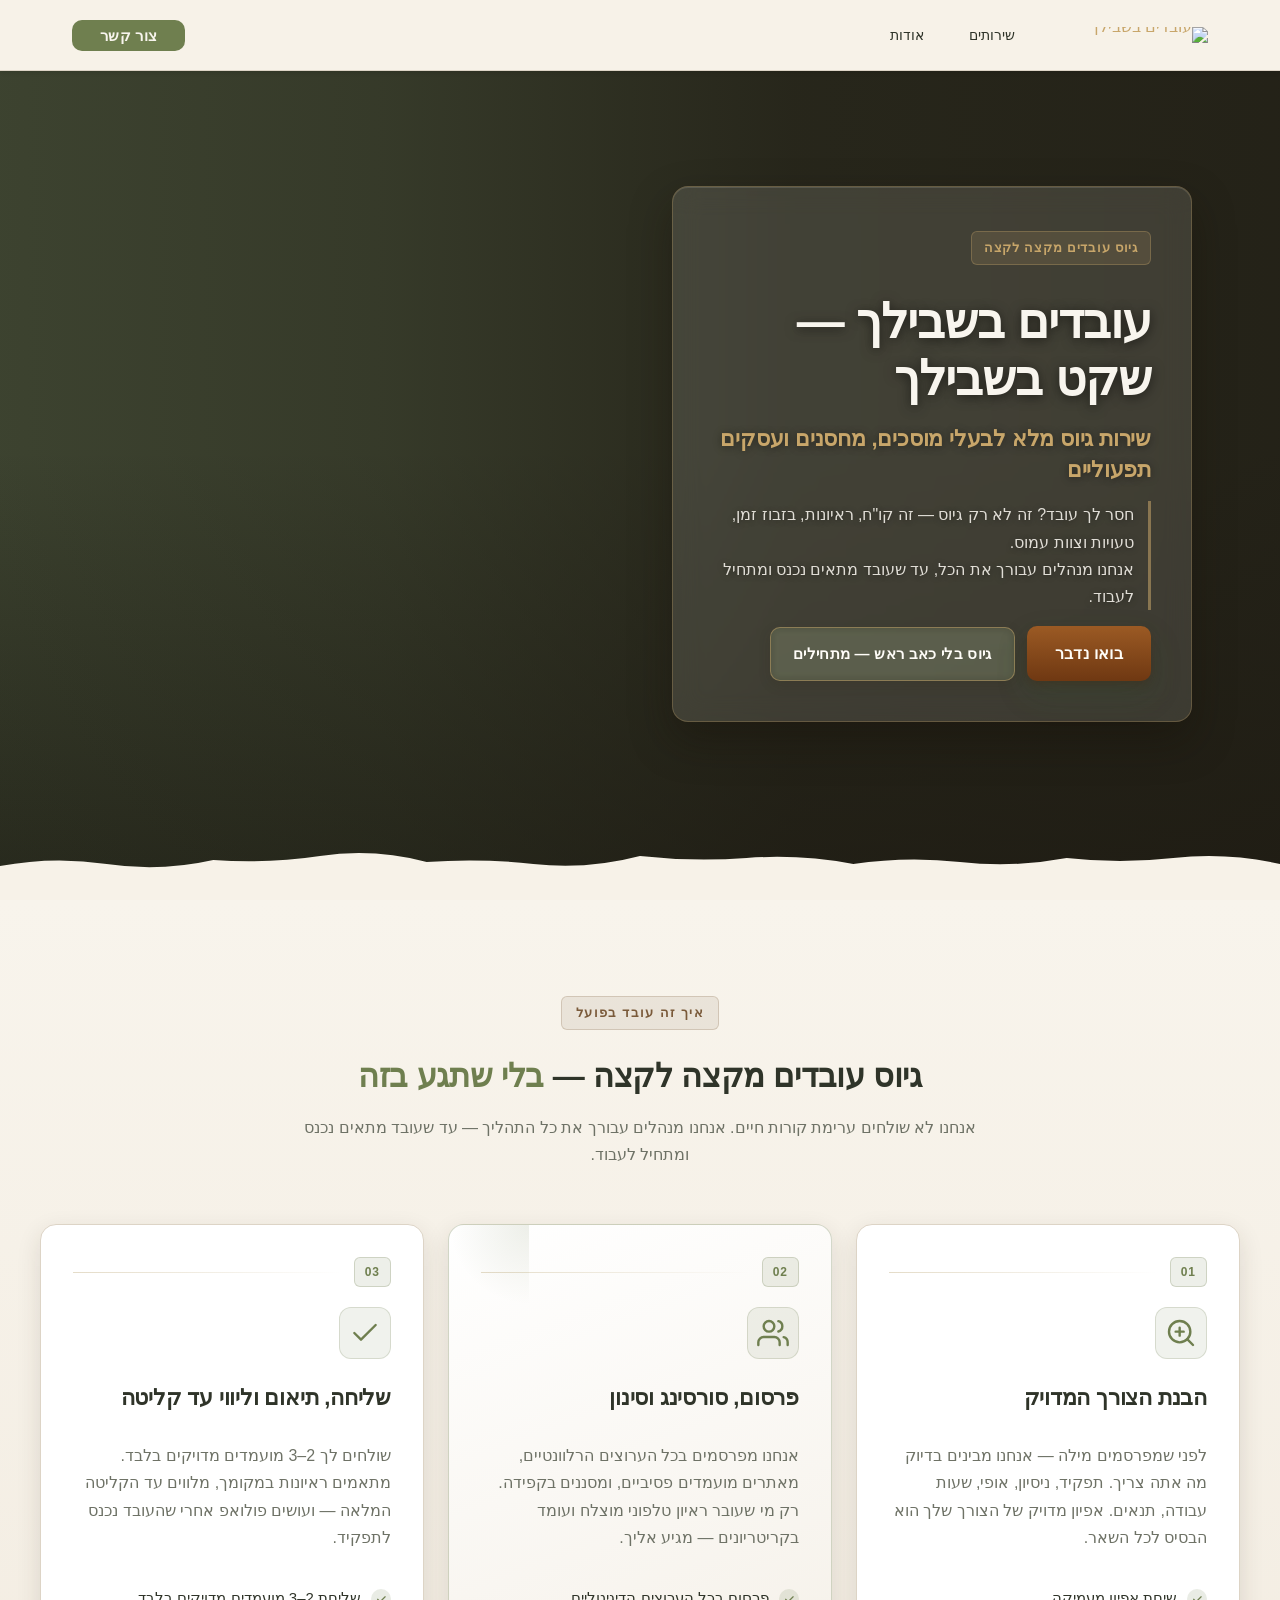
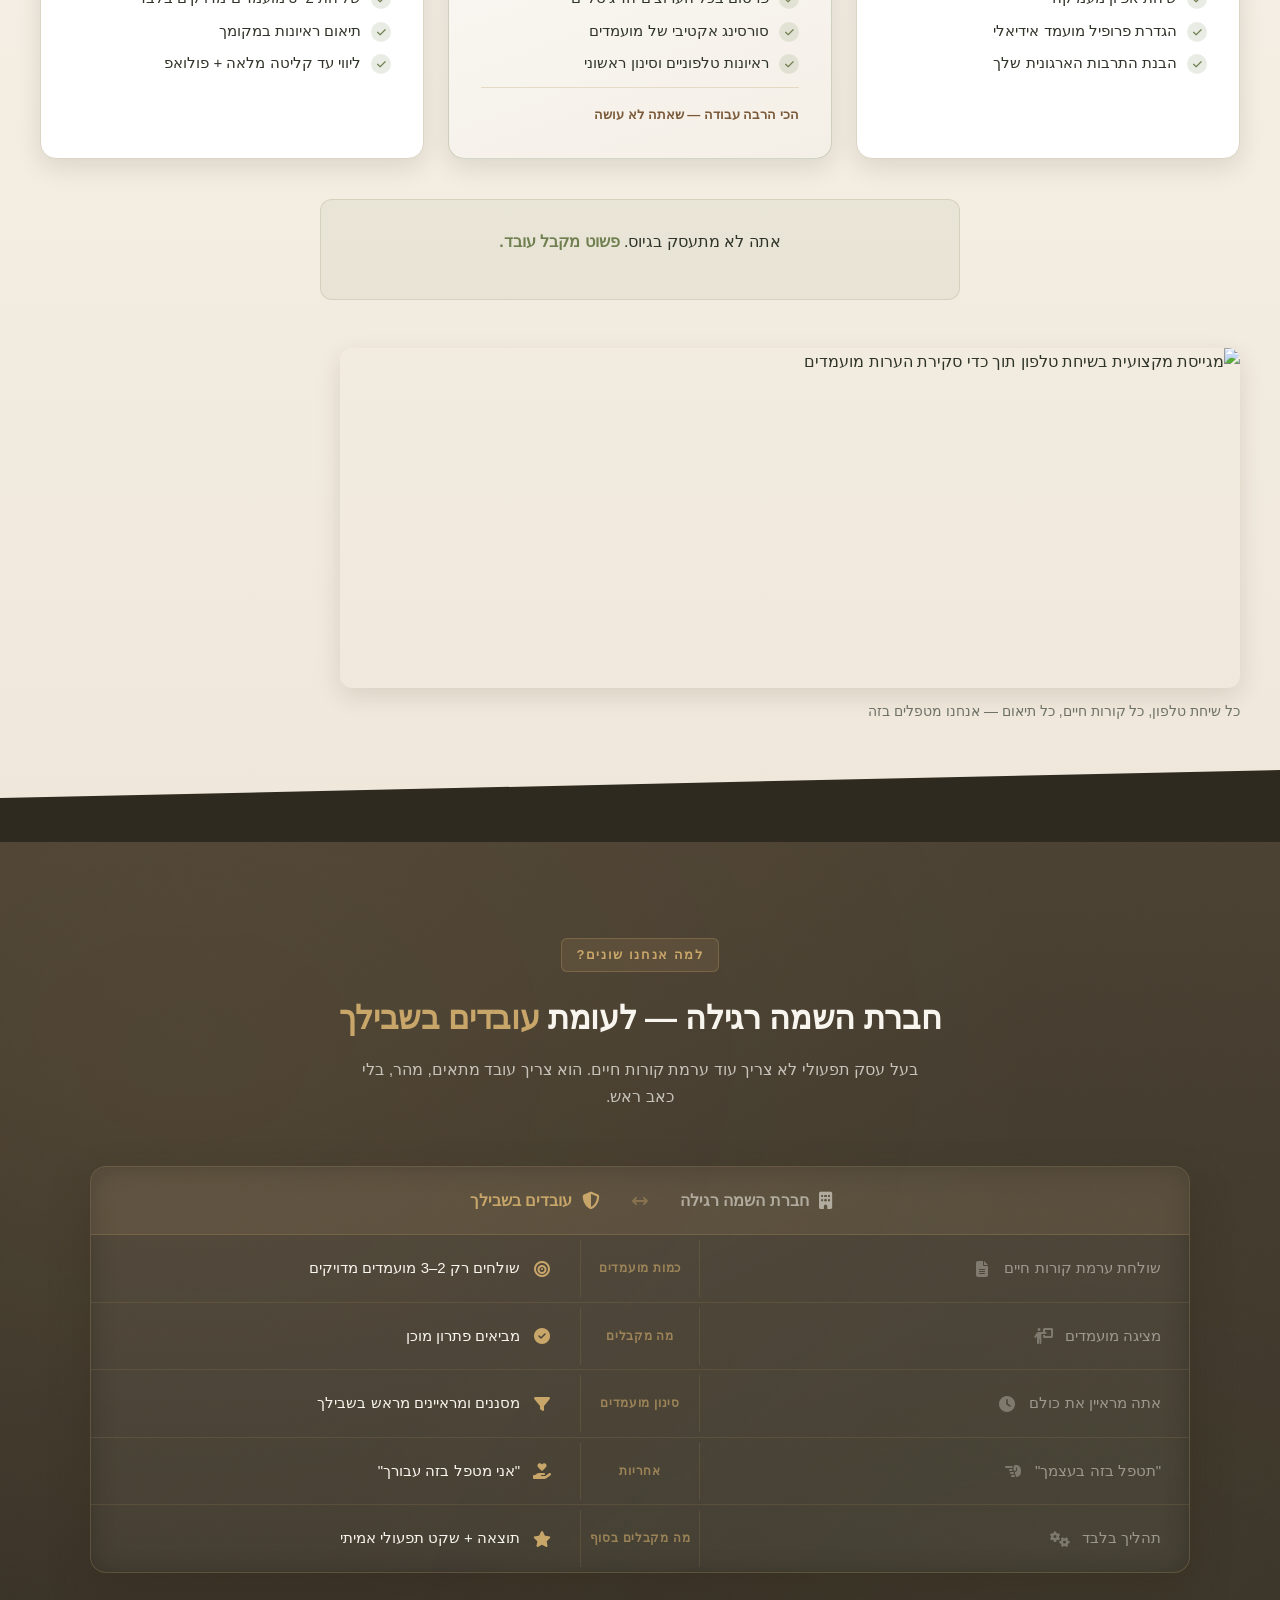
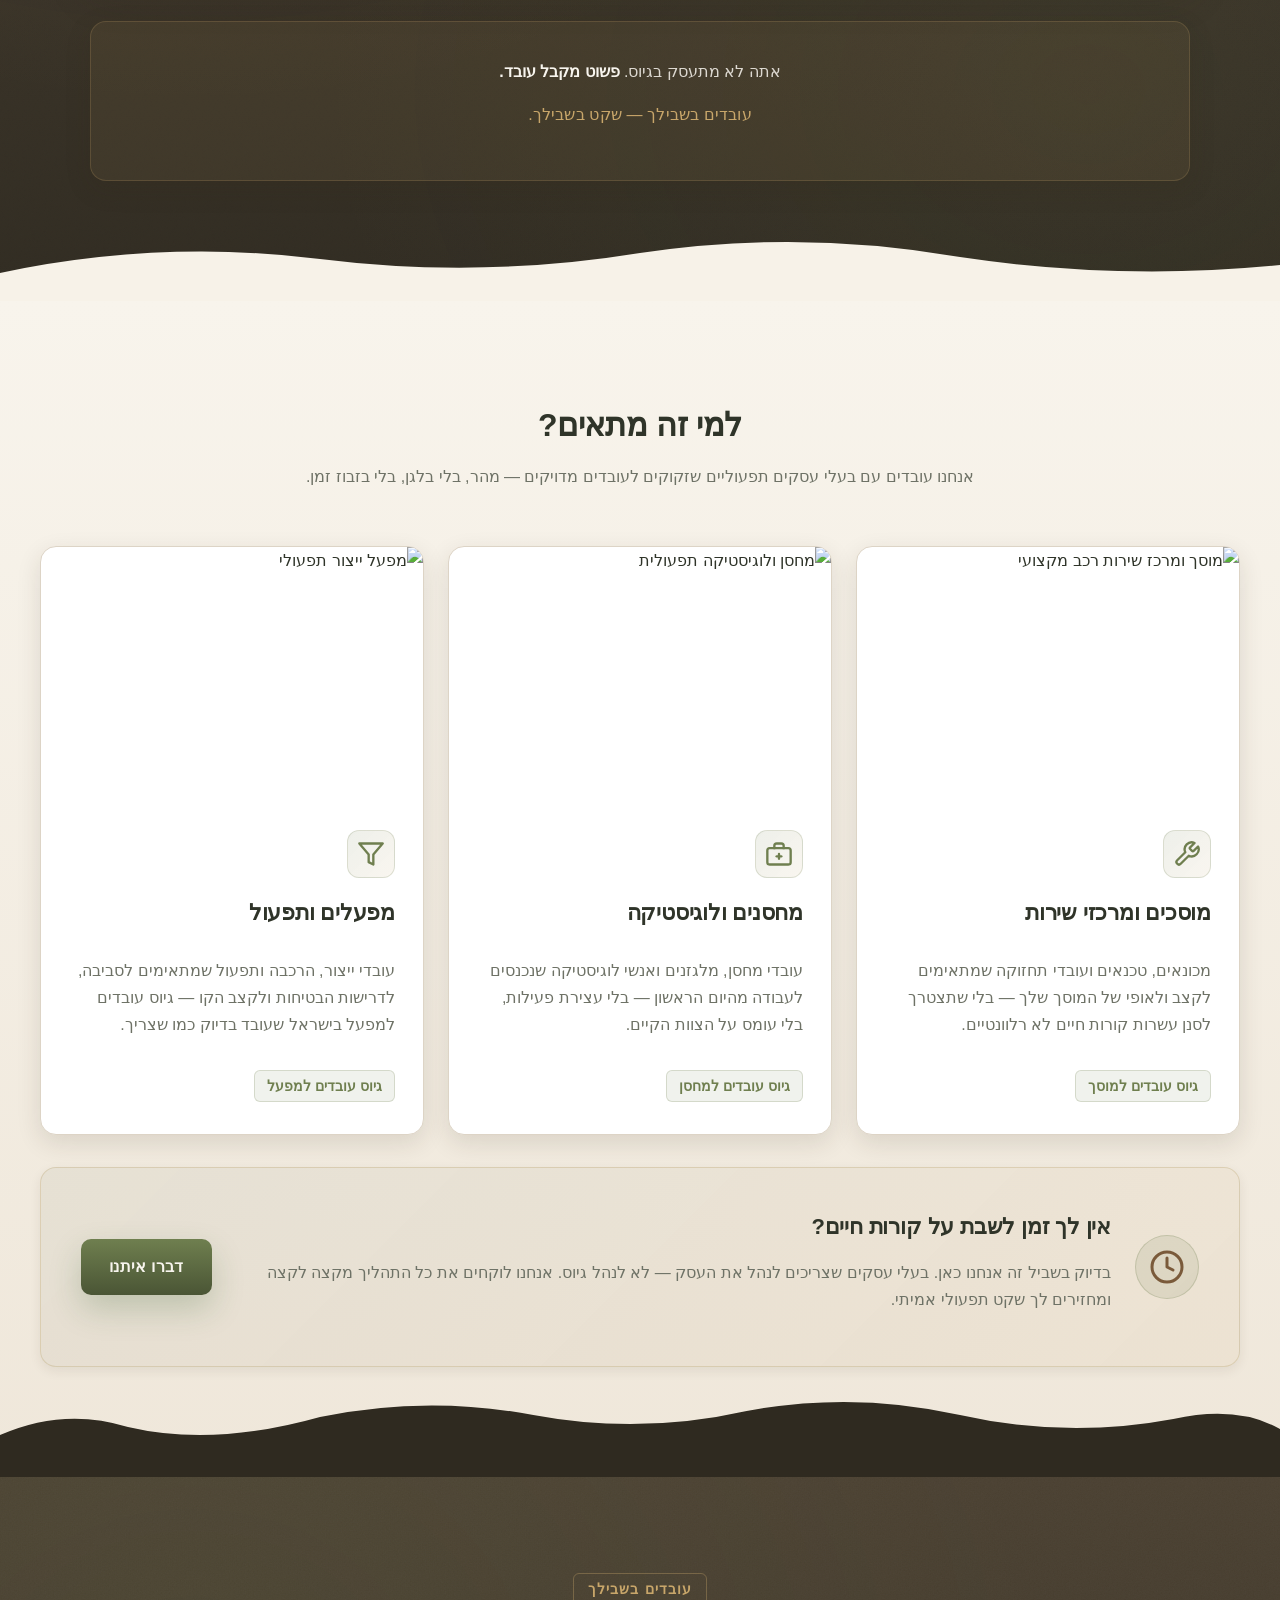
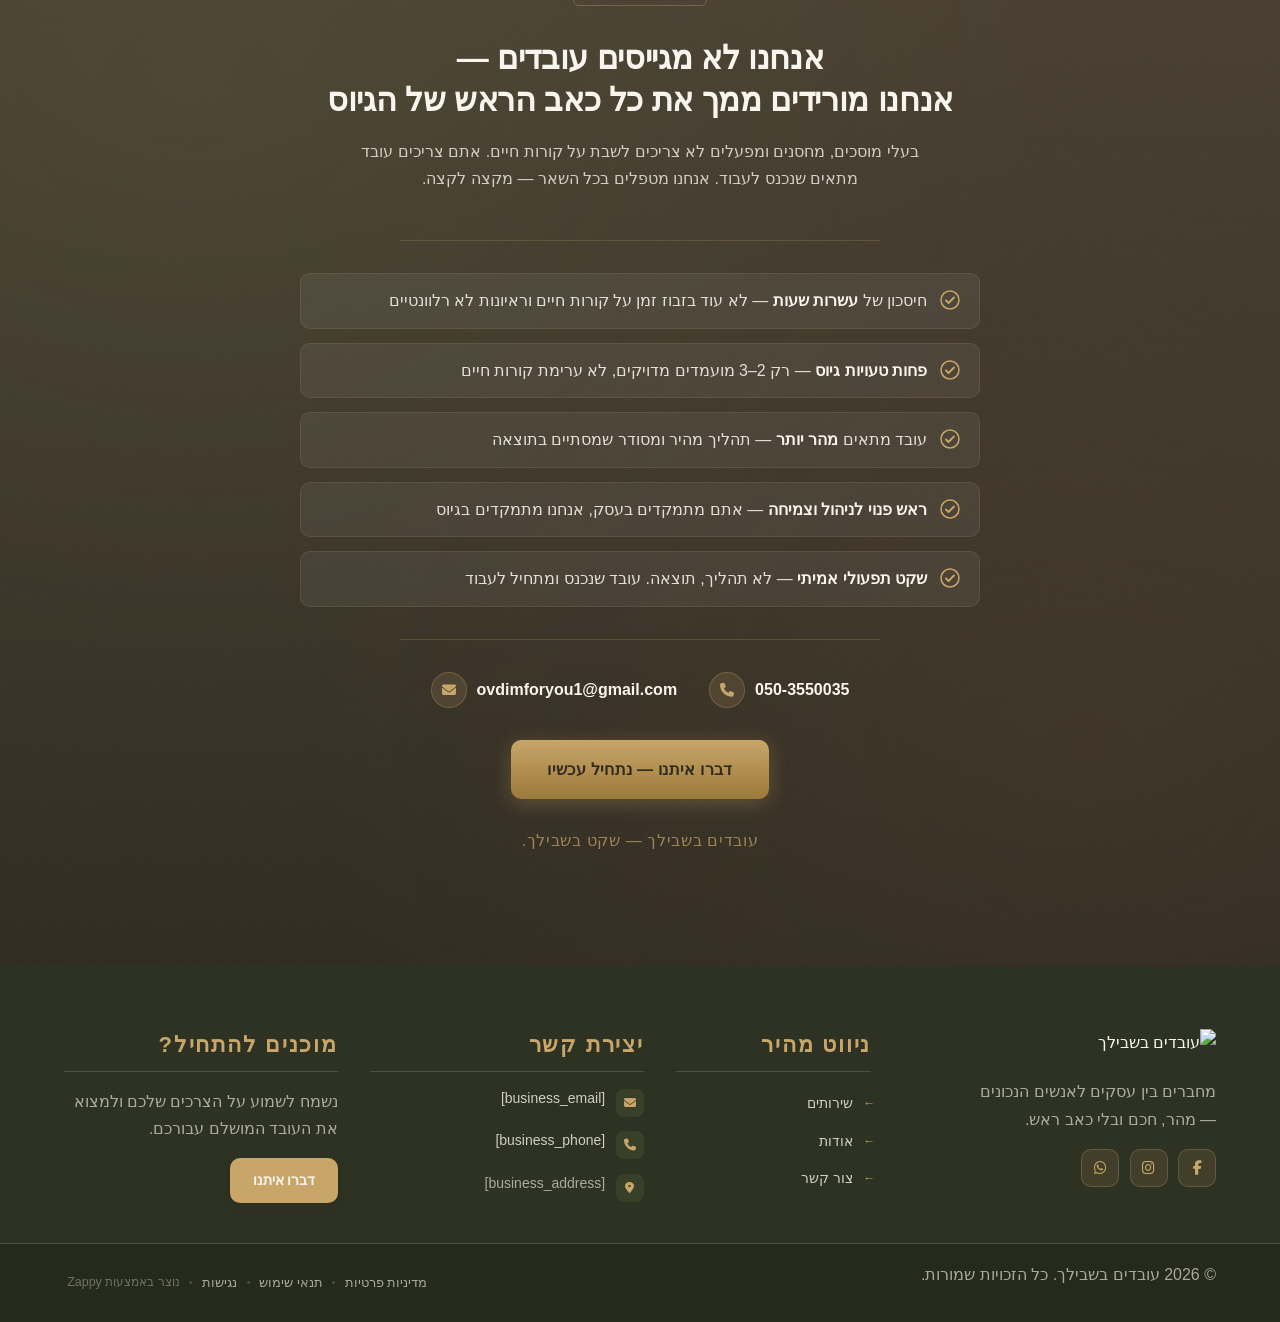
==== index.html @ f161413a "Background sync: Progressive GitHub Sync" ====
<!DOCTYPE html>
<html lang="he" dir="rtl">
<head>
    <meta charset="UTF-8">
    <meta name="viewport" content="width=device-width, initial-scale=1.0">
    <meta name="robots" content="index, follow">
    <title>מפסיקים לחפש, מתחילים לעבוד — עובדים בשבילך</title>
    <meta name="description" content="גיוס עובדים למוסך, מפעל או מחסן — בלי קורות חיים מיותרים. אנחנו מביאים לך 2–3 מועמדים מושלמים בלבד. חסוך זמן, חסוך כאבי ראש, קבל עובד שעובד.">
    <meta name="keywords" content="עובדים בשבילך, גיוס עובדים לעסקים קטנים, השמת עובדים לעסקים תפעוליים, חברת גיוס עובדים לעסקים קטנים">
    
    <!-- Favicons -->
    <link rel="icon" type="image/x-icon" href="/assets/favicon.ico">
    <link rel="icon" type="image/png" sizes="16x16" href="/assets/favicon-16x16.png">
    <link rel="icon" type="image/png" sizes="32x32" href="/assets/favicon-32x32.png">
    <link rel="icon" type="image/png" sizes="48x48" href="/assets/favicon-48x48.png">
    <link rel="icon" type="image/png" sizes="192x192" href="/assets/favicon-192x192.png">
    <link rel="icon" type="image/png" sizes="512x512" href="/assets/favicon-512x512.png">
    <link rel="apple-touch-icon" href="/assets/apple-touch-icon.png">
    <!-- Zappy Analytics -->
<script>
(function() {
  'use strict';
  
  // Configuration
  var config = {
    websiteId: '2b3ba3d5-87f0-4880-a3df-af7b027c0597',
    apiUrl: 'https://api.zappy5.com/api/analytics/track',
    sessionDuration: 30 * 60 * 1000, // 30 minutes
    visitorDuration: 30 * 24 * 60 * 60 * 1000, // 30 days
    trackPageViews: true,
    trackClicks: true,
    trackFormSubmissions: true
  };
  
  // Generate or retrieve persistent visitor ID (30 days)
  function getVisitorId() {
    var visitorKey = 'zappy_visitor_' + config.websiteId;
    var visitor = null;
    
    try {
      visitor = localStorage.getItem(visitorKey);
      if (visitor) {
        var visitorData = JSON.parse(visitor);
        var now = Date.now();
        
        // Check if visitor ID is still valid (30 days)
        if (now - visitorData.created < config.visitorDuration) {
          // Update last seen timestamp
          visitorData.lastSeen = now;
          localStorage.setItem(visitorKey, JSON.stringify(visitorData));
          return visitorData.id;
        }
      }
    } catch (e) {
      console.warn('Zappy Analytics: LocalStorage not available');
    }
    
    // Generate new visitor ID
    var newVisitorId = 'zv_' + Date.now() + '_' + Math.random().toString(36).substr(2, 9);
    
    try {
      localStorage.setItem(visitorKey, JSON.stringify({
        id: newVisitorId,
        created: Date.now(),
        lastSeen: Date.now()
      }));
    } catch (e) {
      // Continue without local storage
    }
    
    return newVisitorId;
  }
  
  // Generate or retrieve session ID (30 minutes)
  function getSessionId() {
    var sessionKey = 'zappy_session_' + config.websiteId;
    var session = null;
    
    try {
      session = sessionStorage.getItem(sessionKey);
      if (session) {
        var sessionData = JSON.parse(session);
        var now = Date.now();
        
        // Check if session is still valid
        if (now - sessionData.timestamp < config.sessionDuration) {
          // Update timestamp
          sessionData.timestamp = now;
          sessionStorage.setItem(sessionKey, JSON.stringify(sessionData));
          return sessionData.id;
        }
      }
    } catch (e) {
      console.warn('Zappy Analytics: SessionStorage not available');
    }
    
    // Generate new session ID
    var newSessionId = 'zs_' + Date.now() + '_' + Math.random().toString(36).substr(2, 9);
    
    try {
      sessionStorage.setItem(sessionKey, JSON.stringify({
        id: newSessionId,
        timestamp: Date.now()
      }));
    } catch (e) {
      // Continue without session storage
    }
    
    return newSessionId;
  }
  
  var visitorId = getVisitorId();
  var sessionId = getSessionId();
  
  // Track an event
  function trackEvent(eventType, data) {
    data = data || {};
    
    var eventData = {
      website_id: config.websiteId,
      event_type: eventType,
      page_path: window.location.pathname,
      referrer: document.referrer || 'direct',
      visitor_id: visitorId,
      session_id: sessionId,
      metadata: data
    };
    
    // Use sendBeacon if available (better for page unload events)
    if (navigator.sendBeacon) {
      var blob = new Blob([JSON.stringify(eventData)], { type: 'application/json' });
      navigator.sendBeacon(config.apiUrl, blob);
    } else {
      // Fallback to fetch
      fetch(config.apiUrl, {
        method: 'POST',
        headers: {
          'Content-Type': 'application/json'
        },
        body: JSON.stringify(eventData),
        keepalive: true
      }).catch(function(error) {
        console.warn('Zappy Analytics: Failed to track event', error);
      });
    }
  }
  
  // Track page view
  if (config.trackPageViews) {
    trackEvent('pageview', {
      title: document.title,
      url: window.location.href
    });
  }
  
  // Track clicks on important elements
  if (config.trackClicks) {
    document.addEventListener('click', function(e) {
      var target = e.target;
      
      // Track button clicks (counted as actions)
      if (target.tagName === 'BUTTON' || target.closest('button')) {
        var button = target.tagName === 'BUTTON' ? target : target.closest('button');
        trackEvent('click', {
          element: 'button',
          text: button.textContent.trim().substring(0, 100),
          id: button.id || null,
          class: button.className || null
        });
      }
      
      // Track link clicks (navigation - not counted as actions)
      else if (target.tagName === 'A' || target.closest('a')) {
        var link = target.tagName === 'A' ? target : target.closest('a');
        trackEvent('navigation', {
          element: 'link',
          text: link.textContent.trim().substring(0, 100),
          href: link.href,
          external: link.hostname !== window.location.hostname
        });
      }
    }, true);
  }
  
  // Track form submissions
  if (config.trackFormSubmissions) {
    document.addEventListener('submit', function(e) {
      var form = e.target;
      
      trackEvent('form_submit', {
        form_id: form.id || null,
        form_name: form.name || null,
        form_action: form.action || null,
        form_method: form.method || 'GET'
      });
    }, true);
  }
  
  // Track time on page (send on page unload)
  var pageLoadTime = Date.now();
  
  window.addEventListener('beforeunload', function() {
    var timeOnPage = Math.floor((Date.now() - pageLoadTime) / 1000); // in seconds
    
    trackEvent('page_unload', {
      time_on_page: timeOnPage,
      page_path: window.location.pathname
    });
  });
  
  // Expose tracking function globally for custom events
  window.zappyAnalytics = {
    track: trackEvent,
    getVisitorId: function() { return visitorId; },
    getSessionId: function() { return sessionId; }
  };
  
})();
</script>
<!-- End Zappy Analytics -->
    <meta property="og:title" content="מפסיקים לחפש, מתחילים לעבוד — עובדים בשבילך">
  <meta property="og:description" content="גיוס עובדים למוסך, מפעל או מחסן — בלי קורות חיים מיותרים. אנחנו מביאים לך 2–3 מועמדים מושלמים בלבד. חסוך זמן, חסוך כאבי ראש, קבל עובד שעובד.">
  <meta property="og:type" content="website">
  <meta property="og:locale" content="he_IL">
  
  <meta name="twitter:card" content="summary_large_image">
  <meta name="twitter:title" content="מפסיקים לחפש, מתחילים לעבוד — עובדים בשבילך">
  <meta name="twitter:description" content="גיוס עובדים למוסך, מפעל או מחסן — בלי קורות חיים מיותרים. אנחנו מביאים לך 2–3 מועמדים מושלמים בלבד. חסוך זמן, חסוך כאבי ראש, קבל עובד שעובד.">
  
  <link rel="stylesheet" href="https://cdnjs.cloudflare.com/ajax/libs/font-awesome/6.4.0/css/all.min.css">

    <!-- Favicons -->
    <link rel="icon" type="image/x-icon" href="/assets/favicon.ico">
    <link rel="icon" type="image/png" sizes="16x16" href="/assets/favicon-16x16.png">
    <link rel="icon" type="image/png" sizes="32x32" href="/assets/favicon-32x32.png">
    <link rel="icon" type="image/png" sizes="48x48" href="/assets/favicon-48x48.png">
    <link rel="icon" type="image/png" sizes="192x192" href="/assets/favicon-192x192.png">
    <link rel="icon" type="image/png" sizes="512x512" href="/assets/favicon-512x512.png">
    <link rel="apple-touch-icon" href="/assets/apple-touch-icon.png">
    <!-- Cookie Consent -->
    <link rel="stylesheet" href="https://cdn.jsdelivr.net/npm/vanilla-cookieconsent@3/dist/cookieconsent.css">
    <script src="https://cdn.jsdelivr.net/npm/vanilla-cookieconsent@3/dist/cookieconsent.umd.js"></script>
    <!-- Mickidum Accessibility Toolbar -->
    <script src="https://cdn.jsdelivr.net/gh/mickidum/acc_toolbar/acctoolbar/acctoolbar.min.js"></script>
    <link rel="stylesheet" href="/styles.css">

    <style id="zappy-dropdown-submenu-styles">
      /* ========== DESKTOP DROPDOWN SUBMENU STYLES ========== */
      /* Base styles for dropdown submenus - parent must be positioned */
      .nav-menu li:has(.sub-menu), nav li:has(.sub-menu), .navbar li:has(.sub-menu), #navMenu li:has(.sub-menu) { position: relative; }
      /* Submenu base - hidden by default */
      .nav-menu .sub-menu, nav .sub-menu, .navbar .sub-menu, #navMenu .sub-menu { display: block !important; position: absolute !important; top: 100%; left: 0; min-width: 220px; background: white; border-radius: 8px; box-shadow: 0 8px 25px rgba(0,0,0,0.15); padding: 8px 0; opacity: 0; visibility: hidden; transform: translateY(10px); transition: all 0.3s ease; z-index: 1000; list-style: none; pointer-events: none; }
      /* CRITICAL: Desktop hover styles to show dropdown */
      .nav-menu li:hover > .sub-menu, nav li:hover > .sub-menu, .navbar li:hover > .sub-menu, #navMenu li:hover > .sub-menu { opacity: 1 !important; visibility: visible !important; transform: translateY(0) !important; pointer-events: auto !important; }
      /* Submenu item styling */
      .sub-menu li { list-style: none; margin: 0; padding: 0; }
      .sub-menu a { display: block !important; padding: 10px 16px !important; color: var(--text-dark, #333) !important; font-weight: 500; text-decoration: none; white-space: nowrap; transition: background-color 0.2s; }
      .sub-menu a:hover { background-color: #f5f5f5; }
      /* RTL (Hebrew/Arabic) dropdown positioning */
      [dir="rtl"] .nav-menu .sub-menu, [dir="rtl"] nav .sub-menu, [dir="rtl"] .navbar .sub-menu, html[lang="he"] .nav-menu .sub-menu, html[lang="he"] nav .sub-menu, html[lang="he"] .navbar .sub-menu, html[lang="ar"] .nav-menu .sub-menu, html[lang="ar"] nav .sub-menu, html[lang="ar"] .navbar .sub-menu { left: auto !important; right: 0 !important; }
      /* Hide empty dropdown menus */
      .sub-menu:empty, .sub-menu:not(:has(li:not(.zappy-hidden-menu-item))), .sub-menu:not(:has(li)) { display: none !important; opacity: 0 !important; visibility: hidden !important; pointer-events: none !important; }
      /* Desktop: show submenu on Menu Group hover */
      li:has(.menu-group-title):hover > .sub-menu { opacity: 1 !important; visibility: visible !important; transform: translateY(0) !important; pointer-events: auto !important; }
      /* Menu Group title styling */
      .nav-menu > li > .menu-group-title, #navMenu > li > .menu-group-title { display: inline-block; padding: 0.5rem 1rem; cursor: default; user-select: none; }
      
      /* ========== MOBILE SUBMENU STYLES ========== */
      @media (max-width: 768px) {
        .nav-menu .sub-menu, nav .sub-menu, .navbar .sub-menu, #navMenu .sub-menu { position: static !important; transform: none !important; box-shadow: none !important; background: transparent !important; max-height: 0; overflow: hidden; opacity: 0; visibility: hidden; transition: max-height 0.3s ease, opacity 0.3s ease; padding: 0 !important; border-radius: 0 !important; }
        .sub-menu.mobile-expanded { max-height: 500px !important; opacity: 1 !important; visibility: visible !important; padding: 8px 0 8px 16px !important; }
        [dir="rtl"] .sub-menu.mobile-expanded, html[lang="he"] .sub-menu.mobile-expanded { padding: 8px 16px 8px 0 !important; }
        /* Disable hover behavior on mobile */
        .nav-menu li:hover > .sub-menu, nav li:hover > .sub-menu, .navbar li:hover > .sub-menu, #navMenu li:hover > .sub-menu { opacity: 0; visibility: hidden; pointer-events: none; }
        .nav-menu li > .sub-menu.mobile-expanded, nav li > .sub-menu.mobile-expanded, .navbar li > .sub-menu.mobile-expanded, #navMenu li > .sub-menu.mobile-expanded { opacity: 1 !important; visibility: visible !important; pointer-events: auto !important; }
        .nav-menu li:has(.sub-menu), nav li:has(.sub-menu), .navbar li:has(.sub-menu), #navMenu li:has(.sub-menu) { display: flex !important; flex-wrap: wrap !important; align-items: center !important; position: relative !important; min-height: 44px !important; }
        .nav-menu li:has(.sub-menu) > a, nav li:has(.sub-menu) > a, .navbar li:has(.sub-menu) > a, #navMenu li:has(.sub-menu) > a { flex: 1 !important; min-width: 0 !important; }
        .nav-menu li:has(.sub-menu) > .menu-group-title, nav li:has(.sub-menu) > .menu-group-title, .navbar li:has(.sub-menu) > .menu-group-title, #navMenu li:has(.sub-menu) > .menu-group-title { flex: 1 !important; min-width: 0 !important; padding: 0 !important; line-height: inherit !important; }
        .nav-menu li:has(.sub-menu) > .sub-menu, nav li:has(.sub-menu) > .sub-menu, .navbar li:has(.sub-menu) > .sub-menu, #navMenu li:has(.sub-menu) > .sub-menu { flex-basis: 100% !important; width: 100% !important; }
        .nav-menu li:has(.sub-menu) > a [class*="chevron"], .nav-menu li:has(.sub-menu) > a [class*="arrow"], .nav-menu li:has(.sub-menu) > a .fa-chevron-down, .nav-menu li:has(.sub-menu) > a .fa-angle-down, nav li:has(.sub-menu) > a [class*="chevron"], nav li:has(.sub-menu) > a [class*="arrow"], #navMenu li:has(.sub-menu) > a [class*="chevron"], #navMenu li:has(.sub-menu) > a [class*="arrow"] { display: none !important; visibility: hidden !important; }
        .mobile-submenu-toggle { display: flex !important; align-items: center !important; justify-content: center !important; width: 44px !important; height: auto !important; background: transparent !important; border: none !important; cursor: pointer !important; color: var(--text-dark) !important; position: static !important; flex-shrink: 0 !important; align-self: stretch !important; z-index: 2 !important; padding: 0 !important; margin: 0 !important; }
        .mobile-submenu-toggle::after { content: '' !important; width: 0 !important; height: 0 !important; border-left: 6px solid transparent !important; border-right: 6px solid transparent !important; border-top: 7px solid currentColor !important; transition: transform 0.3s ease !important; }
        .mobile-submenu-toggle.expanded::after { transform: rotate(180deg) !important; }
        .sub-menu a { padding: 10px 0 !important; display: block !important; color: var(--text-dark) !important; }
        .navbar .sub-menu li a, nav.navbar .sub-menu li a, .zappy-products-dropdown .sub-menu a { color: var(--text-dark) !important; }
      }
      @media (min-width: 769px) { .mobile-submenu-toggle { display: none !important; } }
    </style>

    <style id="mobile-lang-menu-deployed-css">
    @media (max-width: 768px) {
      .lang-switcher,
      .nav-cta-container .lang-switcher,
      .nav-container .lang-switcher,
      .navbar .lang-switcher,
      .navbar .nav-cta-container .lang-switcher,
      .nav-icons-left .lang-switcher,
      .nav-ecommerce-icons .lang-switcher { display: none !important; }
      .mobile-lang-menu { width: 100%; border-top: 1px solid rgba(128,128,128,0.2); padding: 8px 0 0 0; margin-top: 8px; }
      .mobile-lang-toggle { display: flex !important; align-items: center; justify-content: space-between; width: 100%; padding: 12px 16px; background: none; border: none; cursor: pointer; font-size: 15px; color: inherit; font-family: inherit; }
      .mobile-lang-toggle::after { content: ''; display: inline-block; width: 8px; height: 8px; border-right: 2px solid currentColor; border-bottom: 2px solid currentColor; transform: rotate(45deg); transition: transform 0.3s ease; margin-left: 8px; }
      .mobile-lang-toggle.expanded::after { transform: rotate(-135deg); }
      .mobile-lang-options { max-height: 0; overflow: hidden; transition: max-height 0.3s ease; }
      .mobile-lang-options.expanded { max-height: 300px; }
      .mobile-lang-option { display: flex !important; align-items: center; gap: 10px; padding: 10px 24px; text-decoration: none; color: inherit; font-size: 14px; font-family: inherit; }
      .mobile-lang-option:hover { background: rgba(128,128,128,0.1); }
      .mobile-lang-option.active { font-weight: 600; opacity: 0.7; pointer-events: none; }
      .mobile-lang-option img { width: 20px; height: 20px; border-radius: 50%; }
    }
    @media (min-width: 769px) {
      .mobile-lang-menu { display: none !important; }
    }
    </style>

    <style id="zappy-widget-visibility">
      #mic-access-tool-general-button, .mic-access-tool-general-button,
      #mic-init-access-tool .mic-access-tool-general-button, #mic-init-access-tool #mic-access-tool-general-button,
      ._access-icon, #mic-access-tool-box, .mic-access-tool-box,
      #mic-init-access-tool #mic-access-tool-box, div[id*="mic-access-tool-box"], ._access-menu {
        display: none !important; visibility: hidden !important; opacity: 0 !important; pointer-events: none !important;
      }
    </style>
</head>
<body>

  <nav class="navbar" dir="rtl">
  <button class="mobile-toggle" id="mobileToggle" aria-label="Menu">
    <svg class="hamburger-icon" width="24" height="24" viewBox="0 0 24 24" fill="none">
      <path d="M3 12h18M3 6h18M3 18h18" stroke="currentColor" stroke-width="2" stroke-linecap="round"></path>
    </svg>
    <svg class="close-icon" width="24" height="24" viewBox="0 0 24 24" fill="none" style="display: none;">
      <path d="M18 6L6 18M6 6l12 12" stroke="currentColor" stroke-width="2" stroke-linecap="round"></path>
    </svg>
  </button>

  <button class="phone-header-btn" data-phone="[business_phone]" aria-label="Call">
    <svg width="20" height="20" viewBox="0 0 24 24" fill="currentColor">
      <path d="M22 16.92v3a2 2 0 0 1-2.18 2 19.79 19.79 0 0 1-8.63-3.07 19.5 19.5 0 0 1-6-6 19.79 19.79 0 0 1-3.07-8.67A2 2 0 0 1 4.11 2h3a2 2 0 0 1 2 1.72 12.84 12.84 0 0 0 .7 2.81 2 2 0 0 1-.45 2.11L8.09 9.91a16 16 0 0 0 6 6l1.27-1.27a2 2 0 0 1 2.11-.45 12.84 12.84 0 0 0 2.81.7A2 2 0 0 1 22 16.92z"></path>
    </svg>
  </button>

  <div class="nav-container">
    <div class="nav-right-group"><div class="nav-brand">
      <a href="/" class="logo-link">
        <img src="/assets/logo.webp" alt="עובדים בשבילך" class="logo">
      </a>
    </div><ul class="nav-menu" id="navMenu"><li><a href="/services">שירותים</a></li><li><a href="/about">אודות</a></li></ul></div>

    

    <div class="nav-cta-container">
      <a href="/contact" class="nav-cta-btn">צור קשר</a>
    </div>
  </div>
</nav>
<script>

// Navbar Mobile Menu Toggle and Contrast Fix
(function() {
  // Use 'load' event instead of 'DOMContentLoaded' to ensure we run AFTER all other scripts
  window.addEventListener('load', function() {
    
    // FIX MOBILE BUTTON CONTRAST
    // Detect navbar background color and apply contrasting color to mobile buttons
    const navbar = document.querySelector('.navbar, nav, header');
    if (!navbar) {
      console.log('[Navbar] Navbar element not found');
      return;
    }
    
    // DECLARE VARIABLES EARLY to avoid Temporal Dead Zone errors
    // These are used in multiple places below
    let mobileToggle = document.getElementById('mobileToggle') ||
                       document.querySelector('.mobile-toggle') ||
                       document.querySelector('.hamburger') ||
                       document.querySelector('.hamburger-menu') ||
                       document.querySelector('.menu-toggle') ||
                       document.querySelector('.burger-menu') ||
                       document.querySelector('[aria-label="Menu"]') ||
                       document.querySelector('[aria-label="תפריט"]');
    
    const phoneBtn = document.querySelector('.phone-header-btn');
    
    const computedStyle = window.getComputedStyle(navbar);
    let bgColor = computedStyle.backgroundColor;
    
    console.log('[Navbar] Initial navbar background:', bgColor);
    
    // Check if background is transparent or rgba with 0 alpha
    const isTransparent = bgColor === 'transparent' || 
                         bgColor === 'rgba(0, 0, 0, 0)' ||
                         (bgColor.startsWith('rgba') && bgColor.includes(', 0)'));
    
    if (isTransparent) {
      // Check for background-image or gradient
      const bgImage = computedStyle.backgroundImage;
      if (bgImage && bgImage !== 'none') {
        console.log('[Navbar] Navbar has background image/gradient, using dark text');
        bgColor = 'rgb(240, 240, 240)'; // Assume light background
      } else {
        // Transparent navbar - check body background
        const bodyBg = window.getComputedStyle(document.body).backgroundColor;
        console.log('[Navbar] Navbar transparent, using body background:', bodyBg);
        bgColor = bodyBg;
      }
    }
    
    // Calculate luminance to determine if background is light or dark
    const rgb = bgColor.match(/\d+/g);
    if (rgb && rgb.length >= 3) {
      const r = parseInt(rgb[0]);
      const g = parseInt(rgb[1]);
      const b = parseInt(rgb[2]);
      const luminance = (0.299 * r + 0.587 * g + 0.114 * b) / 255;
      
      // Mobile button colors are set by Claude's AI-generated CSS (same as .nav-menu a)
      // No dynamic color overrides needed - colors come from the generated navbar CSS
      console.log('[Navbar] Mobile button colors preserved from Claude CSS (luminance:', luminance.toFixed(2) + ')');
      
      // FIX ICON SIZES - Ensure SVGs are properly sized and visible
      // INJECT CRITICAL CSS TO OVERRIDE ANY CONFLICTING RULES
      const criticalCSS = document.createElement('style');
      criticalCSS.id = 'zappy-mobile-nav-fix';
      const htmlLang = document.documentElement.lang || 'en';
      const htmlDir = document.documentElement.dir || 'ltr';
      // Check both dir attribute AND lang for RTL detection
      // dir="rtl" is the most reliable indicator
      const isRTL = htmlDir === 'rtl' || htmlLang === 'he' || htmlLang === 'ar';
      
      criticalCSS.textContent = `
        /* Hide mobile buttons on desktop, show only on mobile */
        @media (min-width: 769px) {
          .mobile-toggle,
          .phone-header-btn {
            display: none !important;
          }
        }
        
        /* Show and position mobile buttons correctly on mobile */
        @media (max-width: 768px) {
          .mobile-toggle,
          .phone-header-btn {
            position: absolute !important;
            top: 50% !important;
            transform: translateY(-50%) !important;
            z-index: 1001 !important;
            display: flex !important;
            align-items: center !important;
            justify-content: center !important;
            width: 36px !important;
            height: 36px !important;
            border-radius: 50% !important;
            border: none !important;
            cursor: pointer !important;
            padding: 6px !important;
            background: none !important;
            color: var(--nav-text, var(--text-dark)) !important;
          }
          
          /* LTR positioning (default): hamburger LEFT, phone RIGHT */
          html:not([dir="rtl"]):not([lang="he"]):not([lang="ar"]) .mobile-toggle,
          html[dir="ltr"] .mobile-toggle {
            left: 12px !important;
            right: auto !important;
          }
          html:not([dir="rtl"]):not([lang="he"]):not([lang="ar"]) .phone-header-btn,
          html[dir="ltr"] .phone-header-btn {
            right: 12px !important;
            left: auto !important;
          }
          
          /* RTL positioning: hamburger RIGHT, phone LEFT */
          html[dir="rtl"] .mobile-toggle,
          html[lang="he"] .mobile-toggle,
          html[lang="ar"] .mobile-toggle {
            right: 12px !important;
            left: auto !important;
          }
          html[dir="rtl"] .phone-header-btn,
          html[lang="he"] .phone-header-btn,
          html[lang="ar"] .phone-header-btn {
            left: 12px !important;
            right: auto !important;
          }
          
          /* CRITICAL: Ensure nav-container has min-height on mobile */
          /* All children are positioned absolutely/fixed on mobile, so height:auto collapses to 0 */
          .nav-container {
            min-height: 70px !important;
            position: relative !important;
          }
          
          /* Ensure SVG icons are properly sized and inherit color */
          .mobile-toggle svg,
          .phone-header-btn svg {
            width: 24px !important;
            height: 24px !important;
            /* Don't force display - let JavaScript control hamburger/close toggle */
          }
          
          /* Reset nav-cta-container on mobile - remove desktop box-shadow/padding */
          /* that creates a visible ghost box when CTA button is hidden */
          .nav-cta-container {
            box-shadow: none !important;
            padding: 0 !important;
          }
          
          /* Hide nav-cta-container entirely on mobile when there's no lang-switcher */
          /* (only the CTA button is inside, and it's hidden on mobile) */
          .nav-cta-container:not(:has(.lang-switcher)) {
            display: none !important;
          }
          
          /* CRITICAL: Prevent hero image fade gradient from bleeding over headline text */
          /* The .image-fade-gradient has bottom: -30px (extends below parent) */
          /* On mobile stacked layout, this overlaps the h1 text below the image */
          .hero-image-column {
            overflow: hidden !important;
          }
          .image-fade-gradient {
            bottom: 0 !important;
          }
          
          /* Hide desktop language switcher on mobile - hamburger menu handles it */
          /* High specificity to override stored CSS */
          .lang-switcher,
          .nav-cta-container .lang-switcher,
          .nav-container .lang-switcher,
          .navbar .lang-switcher,
          .navbar .nav-cta-container .lang-switcher {
            display: none !important;
          }
        }
      `;
      
      // Remove existing fix if present and inject new one
      const existing = document.getElementById('zappy-mobile-nav-fix');
      if (existing) existing.remove();
      document.head.appendChild(criticalCSS);
      
      console.log('[Navbar] Critical CSS injected for mobile nav positioning');
      
      // ONLY apply inline positioning styles on mobile viewport
      // On desktop, the CSS handles hiding these buttons with display: none
      // Inline styles were breaking desktop layout by overriding CSS
      const isMobileViewport = window.innerWidth <= 768;
      
      if (mobileToggle) {
        // Icon sizing applies to all viewports for consistency
        const hamburgerIcon = mobileToggle.querySelector('.hamburger-icon');
        const closeIcon = mobileToggle.querySelector('.close-icon');
        
        if (hamburgerIcon) {
          hamburgerIcon.style.setProperty('width', '24px', 'important');
          hamburgerIcon.style.setProperty('height', '24px', 'important');
          hamburgerIcon.style.setProperty('display', 'block', 'important'); // Show hamburger by default
        }
        if (closeIcon) {
          closeIcon.style.setProperty('width', '24px', 'important');
          closeIcon.style.setProperty('height', '24px', 'important');
          closeIcon.style.setProperty('display', 'none', 'important'); // Hide close icon by default
        }
        
        // ONLY set positioning inline styles on mobile
        if (isMobileViewport) {
          mobileToggle.style.setProperty('position', 'absolute', 'important');
          mobileToggle.style.setProperty('top', '50%', 'important');
          mobileToggle.style.setProperty('transform', 'translateY(-50%)', 'important');
          mobileToggle.style.setProperty('z-index', '1001', 'important');
          
          // Clear any inline left/right so CSS can take over based on html[dir]
          mobileToggle.style.removeProperty('left');
          mobileToggle.style.removeProperty('right');
          
          console.log('[Navbar] Mobile toggle positioning applied (mobile viewport)');
        } else {
          // On desktop, clear any positioning styles to let CSS handle it
          mobileToggle.style.removeProperty('position');
          mobileToggle.style.removeProperty('top');
          mobileToggle.style.removeProperty('transform');
          mobileToggle.style.removeProperty('z-index');
          mobileToggle.style.removeProperty('left');
          mobileToggle.style.removeProperty('right');
          console.log('[Navbar] Desktop viewport - cleared mobile toggle inline positioning');
        }
      }
      
      if (phoneBtn) {
        // Icon sizing applies to all viewports
        const phoneIcon = phoneBtn.querySelector('svg');
        if (phoneIcon) {
          phoneIcon.style.width = '24px';
          phoneIcon.style.height = '24px';
          phoneIcon.setAttribute('width', '24');
          phoneIcon.setAttribute('height', '24');
        }
        
        // ONLY set positioning inline styles on mobile
        if (isMobileViewport) {
          phoneBtn.style.setProperty('position', 'absolute', 'important');
          phoneBtn.style.setProperty('top', '50%', 'important');
          phoneBtn.style.setProperty('transform', 'translateY(-50%)', 'important');
          phoneBtn.style.setProperty('z-index', '1001', 'important');
          
          // Clear any inline left/right so CSS can take over based on html[dir]
          phoneBtn.style.removeProperty('left');
          phoneBtn.style.removeProperty('right');
          
          console.log('[Navbar] Phone button positioning applied (mobile viewport)');
        } else {
          // On desktop, clear any positioning styles to let CSS handle it
          phoneBtn.style.removeProperty('position');
          phoneBtn.style.removeProperty('top');
          phoneBtn.style.removeProperty('transform');
          phoneBtn.style.removeProperty('z-index');
          phoneBtn.style.removeProperty('left');
          phoneBtn.style.removeProperty('right');
          console.log('[Navbar] Desktop viewport - cleared phone button inline positioning');
        }
      }
    } else {
      console.log('[Navbar] Could not parse background color:', bgColor);
    }
    
    // MOBILE MENU TOGGLE
    // Re-query in case DOM changed (mobileToggle already declared at top of function)
    mobileToggle = document.getElementById('mobileToggle') ||
                   document.querySelector('.mobile-toggle') ||
                   document.querySelector('.hamburger') ||
                   document.querySelector('.hamburger-menu') ||
                   document.querySelector('.menu-toggle') ||
                   document.querySelector('.burger-menu') ||
                   document.querySelector('[aria-label="Menu"]') ||
                   document.querySelector('[aria-label="תפריט"]');
    
    // EXPANDED SEARCH: Find nav menu by ID or class
    const navMenu = document.getElementById('navMenu') ||
                  document.querySelector('.nav-menu') ||
                  document.querySelector('.nav-links') ||
                  document.querySelector('nav ul:not(.submenu)');
    
    if (!mobileToggle || !navMenu) {
      console.log('[Navbar] Mobile toggle or menu not found:', { toggle: !!mobileToggle, menu: !!navMenu });
      return;
    }
    
    // Ensure navMenu has ID for CSS targeting
    if (!navMenu.id) {
      navMenu.id = 'navMenu';
    }
    
    console.log('[Navbar] Initializing mobile menu...');
    
    // Remove any existing event listeners by cloning the button
    const newToggle = mobileToggle.cloneNode(true);
    mobileToggle.parentNode.replaceChild(newToggle, mobileToggle);
    
    // Toggle menu on button click - use newToggle now
    newToggle.addEventListener('click', function(e) {
      e.preventDefault();
      e.stopPropagation();
      
      const hamburgerIcon = this.querySelector('.hamburger-icon');
      const closeIcon = this.querySelector('.close-icon');
      const isActive = navMenu.classList.contains('active');
      
      if (isActive) {
        // Close menu
        navMenu.classList.remove('active');
        if (hamburgerIcon) hamburgerIcon.style.setProperty('display', 'block', 'important');
        if (closeIcon) closeIcon.style.setProperty('display', 'none', 'important');
        document.body.style.overflow = '';
        console.log('[Navbar] Menu closed');
      } else {
        // Open menu
        navMenu.classList.add('active');
        if (hamburgerIcon) hamburgerIcon.style.setProperty('display', 'none', 'important');
        if (closeIcon) closeIcon.style.setProperty('display', 'block', 'important');
        document.body.style.overflow = 'hidden';
        console.log('[Navbar] Menu opened');
      }
    });
    
    // Close menu when clicking nav links (but NOT dropdown toggles)
    const navLinks = navMenu.querySelectorAll('a');
    navLinks.forEach(function(link) {
      link.addEventListener('click', function() {
        // Don't close if it's a dropdown child (unless it's a real navigation link)
        if (this.getAttribute('href') === '#') return;
        
        const hamburgerIcon = newToggle.querySelector('.hamburger-icon');
        const closeIcon = newToggle.querySelector('.close-icon');
        
        navMenu.classList.remove('active');
        if (hamburgerIcon) hamburgerIcon.style.setProperty('display', 'block', 'important');
        if (closeIcon) closeIcon.style.setProperty('display', 'none', 'important');
        document.body.style.overflow = '';
        console.log('[Navbar] Menu closed (link clicked)');
      });
    });
    
    // DROPDOWN MENU TOGGLE (for mobile and touch devices)
    var dropdownToggles = navMenu.querySelectorAll('.dropdown-toggle');
    dropdownToggles.forEach(function(toggle) {
      toggle.addEventListener('click', function(e) {
        e.preventDefault();
        e.stopPropagation();
        var parent = this.closest('.nav-dropdown');
        if (!parent) return;
        
        // Close other open dropdowns at the same level
        var siblings = parent.parentNode.querySelectorAll('.nav-dropdown.open');
        siblings.forEach(function(sib) {
          if (sib !== parent) sib.classList.remove('open');
        });
        
        parent.classList.toggle('open');
        console.log('[Navbar] Dropdown toggled:', parent.classList.contains('open') ? 'open' : 'closed');
      });
    });
    
    // Close dropdowns when clicking outside
    document.addEventListener('click', function(e) {
      if (!e.target.closest('.nav-dropdown')) {
        var openDropdowns = document.querySelectorAll('.nav-dropdown.open');
        openDropdowns.forEach(function(dd) { dd.classList.remove('open'); });
      }
    });
    
    console.log('[Navbar] Dropdown handlers initialized for ' + dropdownToggles.length + ' dropdowns');
    
    // Phone button functionality (phoneBtn already declared at top of function)
    if (phoneBtn) {
      phoneBtn.addEventListener('click', function() {
        // Get phone number from placeholder in page or use default
        const phoneLinks = document.querySelectorAll('a[href^="tel:"]');
        const phoneNumber = phoneLinks.length > 0 
          ? phoneLinks[0].getAttribute('href').replace('tel:', '')
          : '[business_phone]';
        
        window.location.href = 'tel:' + phoneNumber;
        console.log('[Navbar] Phone button clicked');
      });
    }
    
    console.log('[Navbar] Mobile menu initialized successfully');
    
    // === WHATSAPP BUTTON VISIBILITY FIX ===
    // Ensure WhatsApp floating button is hidden on desktop and visible on mobile
    // IMPORTANT: Only target the floating button by its class, NOT generic wa.me links
    const handleWhatsAppVisibility = function() {
      const whatsappBtn = document.querySelector('.whatsapp-float');
      if (whatsappBtn) {
        const isDesktop = window.innerWidth >= 769;
        if (isDesktop) {
          whatsappBtn.style.setProperty('display', 'none', 'important');
          whatsappBtn.style.setProperty('visibility', 'hidden', 'important');
          whatsappBtn.style.setProperty('opacity', '0', 'important');
          whatsappBtn.style.setProperty('pointer-events', 'none', 'important');
          console.log('[WhatsApp] Button hidden on desktop');
        } else {
          whatsappBtn.style.removeProperty('display');
          whatsappBtn.style.removeProperty('visibility');
          whatsappBtn.style.removeProperty('opacity');
          whatsappBtn.style.removeProperty('pointer-events');
          console.log('[WhatsApp] Button visible on mobile');
        }
      }
    };
    
    // Run on load
    handleWhatsAppVisibility();
    
    // Run on resize with debouncing
    let resizeTimer;
    window.addEventListener('resize', function() {
      clearTimeout(resizeTimer);
      resizeTimer = setTimeout(handleWhatsAppVisibility, 100);
    });
  });
})();

</script>
  
  <main>
    <section class="index-hero-section" data-layout-spec="בית-hero" dir="rtl" data-hero-type="fullscreen-scrim">
  <!-- Background Image Layer -->
  <div class="index-hero-bg">
    <img data-hero-bg="true" data-placeholder="index-hero-image-1" data-context="Cinematic documentary-style wide shot of a well-lit Israeli garage or warehouse interior in bright natural daylight — mechanics working on vehicles or warehouse workers organizing shelves, warm olive and amber tones, industrial yet human atmosphere, shallow depth of field, golden hour light streaming through large windows or open bay doors, authentic operational business environment, photojournalistic quality" width="1200" height="700" src="/assets/site-index-hero-image-1.webp" alt="סביבת עבודה תפעולית — מוסך, מחסן או מפעל בישראל">
  </div>

  <!-- Scrim Overlay -->
  <div class="index-hero-scrim" aria-hidden="true"></div>

  <!-- Content -->
  <div class="index-hero-container">
    <div class="index-hero-card">
      <span class="index-hero-label">גיוס עובדים מקצה לקצה</span>

      <h1 class="index-hero-h1">עובדים בשבילך —<br>שקט בשבילך</h1>

      <h3 class="index-hero-subtitle">שירות גיוס מלא לבעלי מוסכים, מחסנים ועסקים תפעוליים</h3>

      <p class="index-hero-pain">חסר לך עובד? זה לא רק גיוס — זה קו"ח, ראיונות, בזבוז זמן, טעויות וצוות עמוס.<br>אנחנו מנהלים עבורך את הכל, עד שעובד מתאים נכנס ומתחיל לעבוד.</p>

      <div class="index-hero-ctas">
        <a href="/contact" class="index-hero-btn-primary">בואו נדבר</a>
        <a href="/contact" class="index-hero-btn-secondary">גיוס בלי כאב ראש — מתחילים</a>
      </div>
    </div>
  </div>

  <!-- Bottom Torn-Paper Divider -->
  <div class="index-hero-divider-wrapper">
    <svg data-no-icon-edit="true" aria-hidden="true" viewBox="0 0 1440 72" preserveAspectRatio="none" xmlns="http://www.w3.org/2000/svg">
      <path d="M0,72 L0,38 Q60,28 120,36 T240,32 Q300,36 360,28 T480,34 Q540,30 600,36 T720,28 Q780,34 840,30 T960,36 Q1020,28 1080,34 T1200,30 Q1260,36 1320,30 T1440,36 L1440,72 Z" fill="#F7F2E8"></path>
    </svg>
  </div>
</section>

<section class="index-process-section" data-layout-spec="בית-process" dir="rtl">
  <div class="index-process-container">

    <!-- Section Header -->
    <div class="index-process-header">
      <span class="index-process-eyebrow">איך זה עובד בפועל</span>
      <h2 class="index-process-title">גיוס עובדים מקצה לקצה — <span class="index-process-title-accent">בלי שתגע בזה</span></h2>
      <p class="index-process-subtitle">אנחנו לא שולחים ערימת קורות חיים. אנחנו מנהלים עבורך את כל התהליך — עד שעובד מתאים נכנס ומתחיל לעבוד.</p>
    </div>

    <!-- Three Process Cards -->
    <div class="index-process-cards">

      <!-- Card 1: Define -->
      <article class="index-process-card">
        <div class="index-process-card-step">
          <span class="index-process-step-number">01</span>
          <div class="index-process-step-line"></div>
        </div>
        <div class="index-process-card-body">
          <div class="index-process-card-icon">
            <svg data-element-type="icon" data-icon-type="svg" xmlns="http://www.w3.org/2000/svg" width="32" height="32" viewBox="0 0 24 24" fill="none" stroke="currentColor" stroke-width="1.8" stroke-linecap="round" stroke-linejoin="round" aria-hidden="true">
              <circle cx="11" cy="11" r="8"></circle>
              <line x1="21" y1="21" x2="16.65" y2="16.65"></line>
              <line x1="11" y1="8" x2="11" y2="14"></line>
              <line x1="8" y1="11" x2="14" y2="11"></line>
            </svg>
          </div>
          <h3 class="index-process-card-title">הבנת הצורך המדויק</h3>
          <p class="index-process-card-desc">לפני שמפרסמים מילה — אנחנו מבינים בדיוק מה אתה צריך. תפקיד, ניסיון, אופי, שעות עבודה, תנאים. אפיון מדויק של הצורך שלך הוא הבסיס לכל השאר.</p>
          <ul class="index-process-checklist">
            <li>
              <span class="index-process-check-icon" aria-hidden="true"><i class="fa-solid fa-check"></i></span>
              <span>שיחת אפיון מעמיקה</span>
            </li>
            <li>
              <span class="index-process-check-icon" aria-hidden="true"><i class="fa-solid fa-check"></i></span>
              <span>הגדרת פרופיל מועמד אידיאלי</span>
            </li>
            <li>
              <span class="index-process-check-icon" aria-hidden="true"><i class="fa-solid fa-check"></i></span>
              <span>הבנת התרבות הארגונית שלך</span>
            </li>
          </ul>
        </div>
      </article>

      <!-- Card 2: Source & Screen -->
      <article class="index-process-card index-process-card--featured">
        <div class="index-process-card-step">
          <span class="index-process-step-number">02</span>
          <div class="index-process-step-line"></div>
        </div>
        <div class="index-process-card-body">
          <div class="index-process-card-icon">
            <svg data-element-type="icon" data-icon-type="svg" xmlns="http://www.w3.org/2000/svg" width="32" height="32" viewBox="0 0 24 24" fill="none" stroke="currentColor" stroke-width="1.8" stroke-linecap="round" stroke-linejoin="round" aria-hidden="true">
              <path d="M17 21v-2a4 4 0 0 0-4-4H5a4 4 0 0 0-4 4v2"></path>
              <circle cx="9" cy="7" r="4"></circle>
              <path d="M23 21v-2a4 4 0 0 0-3-3.87"></path>
              <path d="M16 3.13a4 4 0 0 1 0 7.75"></path>
            </svg>
          </div>
          <h3 class="index-process-card-title">פרסום, סורסינג וסינון</h3>
          <p class="index-process-card-desc">אנחנו מפרסמים בכל הערוצים הרלוונטיים, מאתרים מועמדים פסיביים, ומסננים בקפידה. רק מי שעובר ראיון טלפוני מוצלח ועומד בקריטריונים — מגיע אליך.</p>
          <ul class="index-process-checklist">
            <li>
              <span class="index-process-check-icon" aria-hidden="true"><i class="fa-solid fa-check"></i></span>
              <span>פרסום בכל הערוצים הדיגיטליים</span>
            </li>
            <li>
              <span class="index-process-check-icon" aria-hidden="true"><i class="fa-solid fa-check"></i></span>
              <span>סורסינג אקטיבי של מועמדים</span>
            </li>
            <li>
              <span class="index-process-check-icon" aria-hidden="true"><i class="fa-solid fa-check"></i></span>
              <span>ראיונות טלפוניים וסינון ראשוני</span>
            </li>
          </ul>
          <div class="index-process-card-badge">הכי הרבה עבודה — שאתה לא עושה</div>
        </div>
      </article>

      <!-- Card 3: Deliver & Support -->
      <article class="index-process-card">
        <div class="index-process-card-step">
          <span class="index-process-step-number">03</span>
          <div class="index-process-step-line"></div>
        </div>
        <div class="index-process-card-body">
          <div class="index-process-card-icon">
            <svg data-element-type="icon" data-icon-type="svg" xmlns="http://www.w3.org/2000/svg" width="32" height="32" viewBox="0 0 24 24" fill="none" stroke="currentColor" stroke-width="1.8" stroke-linecap="round" stroke-linejoin="round" aria-hidden="true">
              <polyline points="20 6 9 17 4 12"></polyline>
            </svg>
          </div>
          <h3 class="index-process-card-title">שליחה, תיאום וליווי עד קליטה</h3>
          <p class="index-process-card-desc">שולחים לך 2–3 מועמדים מדויקים בלבד. מתאמים ראיונות במקומך, מלווים עד הקליטה המלאה — ועושים פולואפ אחרי שהעובד נכנס לתפקיד.</p>
          <ul class="index-process-checklist">
            <li>
              <span class="index-process-check-icon" aria-hidden="true"><i class="fa-solid fa-check"></i></span>
              <span>שליחת 2–3 מועמדים מדויקים בלבד</span>
            </li>
            <li>
              <span class="index-process-check-icon" aria-hidden="true"><i class="fa-solid fa-check"></i></span>
              <span>תיאום ראיונות במקומך</span>
            </li>
            <li>
              <span class="index-process-check-icon" aria-hidden="true"><i class="fa-solid fa-check"></i></span>
              <span>ליווי עד קליטה מלאה + פולואפ</span>
            </li>
          </ul>
        </div>
      </article>

    </div>

    <!-- Closing Statement -->
    <div class="index-process-closing">
      <p class="index-process-closing-text">אתה לא מתעסק בגיוס. <strong>פשוט מקבל עובד.</strong></p>
    </div>

    <!-- Documentary Image Strip -->
    <div class="index-process-image-strip">
      <figure class="index-process-image-figure">
        <img data-placeholder="index-process-image-1" data-context="A professional Israeli female recruiter sitting at a clean desk, speaking on the phone with a focused expression while reviewing handwritten candidate notes and a printed checklist. Warm natural light, earthy tones, a mug of coffee beside her. Documentary-style, authentic workplace photography, not staged. Warm olive and brown color palette." width="900" height="340" src="/assets/site-index-process-image-1.webp" alt="מגייסת מקצועית בשיחת טלפון תוך כדי סקירת הערות מועמדים">
        <figcaption class="index-process-image-caption">כל שיחת טלפון, כל קורות חיים, כל תיאום — אנחנו מטפלים בזה</figcaption>
      </figure>
    </div>

  </div>

  <!-- Bottom Diagonal Divider -->
  <div class="index-process-divider-wrapper">
    <svg data-no-icon-edit="true" aria-hidden="true" viewBox="0 0 1200 72" preserveAspectRatio="none" xmlns="http://www.w3.org/2000/svg">
      <path d="M0,72 L0,28 L1200,0 L1200,72 Z" fill="#2F2A20"></path>
    </svg>
  </div>

</section>

<section class="index-comparison-section" data-layout-spec="בית-comparison" dir="rtl">
  <div class="index-comparison-section__noise" aria-hidden="true"></div>
  <div class="index-comparison-section__container">
    <div class="index-comparison-section__header">
      <span class="index-comparison-section__eyebrow">למה אנחנו שונים?</span>
      <h2 class="index-comparison-section__title">חברת השמה רגילה — לעומת <em>עובדים בשבילך</em></h2>
      <p class="index-comparison-section__subtitle">בעל עסק תפעולי לא צריך עוד ערמת קורות חיים. הוא צריך עובד מתאים, מהר, בלי כאב ראש.</p>
    </div>

    <div class="index-comparison-section__board">
      <!-- Column headers -->
      <div class="index-comparison-section__board-header">
        <div class="index-comparison-section__col-label index-comparison-section__col-label--other">
          <i class="fa-solid fa-building" aria-hidden="true"></i>
          <span>חברת השמה רגילה</span>
        </div>
        <div class="index-comparison-section__col-center-icon" aria-hidden="true">
          <i class="fa-solid fa-arrows-left-right"></i>
        </div>
        <div class="index-comparison-section__col-label index-comparison-section__col-label--us">
          <i class="fa-solid fa-shield-halved" aria-hidden="true"></i>
          <span>עובדים בשבילך</span>
        </div>
      </div>

      <!-- Row 1 -->
      <div class="index-comparison-section__row">
        <div class="index-comparison-section__cell index-comparison-section__cell--other">
          <i class="fa-solid fa-file-lines index-comparison-section__cell-icon" aria-hidden="true"></i>
          <span>שולחת ערמת קורות חיים</span>
        </div>
        <div class="index-comparison-section__row-topic">
          <span>כמות מועמדים</span>
        </div>
        <div class="index-comparison-section__cell index-comparison-section__cell--us">
          <i class="fa-solid fa-bullseye index-comparison-section__cell-icon" aria-hidden="true"></i>
          <span>שולחים רק 2–3 מועמדים מדויקים</span>
        </div>
      </div>

      <!-- Row 2 -->
      <div class="index-comparison-section__row">
        <div class="index-comparison-section__cell index-comparison-section__cell--other">
          <i class="fa-solid fa-person-chalkboard index-comparison-section__cell-icon" aria-hidden="true"></i>
          <span>מציגה מועמדים</span>
        </div>
        <div class="index-comparison-section__row-topic">
          <span>מה מקבלים</span>
        </div>
        <div class="index-comparison-section__cell index-comparison-section__cell--us">
          <i class="fa-solid fa-circle-check index-comparison-section__cell-icon" aria-hidden="true"></i>
          <span>מביאים פתרון מוכן</span>
        </div>
      </div>

      <!-- Row 3 -->
      <div class="index-comparison-section__row">
        <div class="index-comparison-section__cell index-comparison-section__cell--other">
          <i class="fa-solid fa-clock index-comparison-section__cell-icon" aria-hidden="true"></i>
          <span>אתה מראיין את כולם</span>
        </div>
        <div class="index-comparison-section__row-topic">
          <span>סינון מועמדים</span>
        </div>
        <div class="index-comparison-section__cell index-comparison-section__cell--us">
          <i class="fa-solid fa-filter index-comparison-section__cell-icon" aria-hidden="true"></i>
          <span>מסננים ומראיינים מראש בשבילך</span>
        </div>
      </div>

      <!-- Row 4 -->
      <div class="index-comparison-section__row">
        <div class="index-comparison-section__cell index-comparison-section__cell--other">
          <i class="fa-solid fa-hand-point-left index-comparison-section__cell-icon" aria-hidden="true"></i>
          <span>"תטפל בזה בעצמך"</span>
        </div>
        <div class="index-comparison-section__row-topic">
          <span>אחריות</span>
        </div>
        <div class="index-comparison-section__cell index-comparison-section__cell--us">
          <i class="fa-solid fa-hand-holding-heart index-comparison-section__cell-icon" aria-hidden="true"></i>
          <span>"אני מטפל בזה עבורך"</span>
        </div>
      </div>

      <!-- Row 5 -->
      <div class="index-comparison-section__row index-comparison-section__row--last">
        <div class="index-comparison-section__cell index-comparison-section__cell--other">
          <i class="fa-solid fa-gears index-comparison-section__cell-icon" aria-hidden="true"></i>
          <span>תהליך בלבד</span>
        </div>
        <div class="index-comparison-section__row-topic">
          <span>מה מקבלים בסוף</span>
        </div>
        <div class="index-comparison-section__cell index-comparison-section__cell--us">
          <i class="fa-solid fa-star index-comparison-section__cell-icon" aria-hidden="true"></i>
          <span>תוצאה + שקט תפעולי אמיתי</span>
        </div>
      </div>
    </div>

    <div class="index-comparison-section__closing">
      <p class="index-comparison-section__closing-text">אתה לא מתעסק בגיוס. <strong>פשוט מקבל עובד.</strong></p>
      <p class="index-comparison-section__closing-tagline">עובדים בשבילך — שקט בשבילך.</p>
    </div>
  </div>

  <!-- Bottom arc divider -->
  <div class="index-comparison-section__divider-wrapper">
    <svg data-no-icon-edit="true" aria-hidden="true" viewBox="0 0 1440 80" preserveAspectRatio="none" xmlns="http://www.w3.org/2000/svg">
      <path d="M0,80 L0,52 Q180,18 360,38 Q540,58 720,32 Q900,8 1080,36 Q1260,60 1440,44 L1440,80 Z" fill="#F7F2E8"></path>
    </svg>
  </div>
</section>

<section class="index-industries-section" data-layout-spec="בית-industries" dir="rtl">
  <div class="industries-container">

    <!-- Section Header -->
    <div class="industries-header">
      <h2 class="industries-title">למי זה מתאים?</h2>
      <p class="industries-intro">אנחנו עובדים עם בעלי עסקים תפעוליים שזקוקים לעובדים מדויקים — מהר, בלי בלגן, בלי בזבוז זמן.</p>
    </div>

    <!-- Three Industry Cards -->
    <div class="industries-grid">

      <!-- Card 1: Garages -->
      <article class="industry-card">
        <figure class="industry-card-image-wrap">
          <img data-placeholder="index-industries-image-1" data-context="A professional Israeli auto mechanic in a clean garage workshop, working on a car engine with tools, warm lighting, documentary style photography, earthy tones, operational work environment" width="600" height="400" src="/assets/site-index-industries-image-1.webp" alt="מוסך ומרכז שירות רכב מקצועי">
        </figure>
        <div class="industry-card-body">
          <div class="industry-card-icon">
            <svg data-element-type="icon" data-icon-type="svg" xmlns="http://www.w3.org/2000/svg" width="28" height="28" viewBox="0 0 24 24" fill="none" stroke="currentColor" stroke-width="2" stroke-linecap="round" stroke-linejoin="round" aria-hidden="true"><path d="M14.7 6.3a1 1 0 0 0 0 1.4l1.6 1.6a1 1 0 0 0 1.4 0l3.77-3.77a6 6 0 0 1-7.94 7.94l-6.91 6.91a2.12 2.12 0 0 1-3-3l6.91-6.91a6 6 0 0 1 7.94-7.94l-3.76 3.76z"></path></svg>
          </div>
          <h3 class="industry-card-title">מוסכים ומרכזי שירות</h3>
          <p class="industry-card-text">מכונאים, טכנאים ועובדי תחזוקה שמתאימים לקצב ולאופי של המוסך שלך — בלי שתצטרך לסנן עשרות קורות חיים לא רלוונטיים.</p>
          <div class="industry-card-tag">גיוס עובדים למוסך</div>
        </div>
      </article>

      <!-- Card 2: Warehouses -->
      <article class="industry-card">
        <figure class="industry-card-image-wrap">
          <img data-placeholder="index-industries-image-2" data-context="A busy warehouse logistics operation in Israel, workers organizing shelves and moving inventory with forklifts, professional documentary photography, warm earthy industrial tones, operational efficiency" width="600" height="400" src="/assets/site-index-industries-image-2.webp" alt="מחסן ולוגיסטיקה תפעולית">
        </figure>
        <div class="industry-card-body">
          <div class="industry-card-icon">
            <svg data-element-type="icon" data-icon-type="svg" xmlns="http://www.w3.org/2000/svg" width="28" height="28" viewBox="0 0 24 24" fill="none" stroke="currentColor" stroke-width="2" stroke-linecap="round" stroke-linejoin="round" aria-hidden="true"><rect x="2" y="7" width="20" height="14" rx="2"></rect><path d="M16 7V5a2 2 0 0 0-2-2h-4a2 2 0 0 0-2 2v2"></path><line x1="12" y1="12" x2="12" y2="16"></line><line x1="10" y1="14" x2="14" y2="14"></line></svg>
          </div>
          <h3 class="industry-card-title">מחסנים ולוגיסטיקה</h3>
          <p class="industry-card-text">עובדי מחסן, מלגזנים ואנשי לוגיסטיקה שנכנסים לעבודה מהיום הראשון — בלי עצירת פעילות, בלי עומס על הצוות הקיים.</p>
          <div class="industry-card-tag">גיוס עובדים למחסן</div>
        </div>
      </article>

      <!-- Card 3: Factories -->
      <article class="industry-card">
        <figure class="industry-card-image-wrap">
          <img data-placeholder="index-industries-image-3" data-context="A modern Israeli factory production floor with workers operating machinery, industrial manufacturing environment, professional documentary photography, warm earthy tones, operational production setting" width="600" height="400" src="/assets/site-index-industries-image-3.webp" alt="מפעל ייצור תפעולי">
        </figure>
        <div class="industry-card-body">
          <div class="industry-card-icon">
            <svg data-element-type="icon" data-icon-type="svg" xmlns="http://www.w3.org/2000/svg" width="28" height="28" viewBox="0 0 24 24" fill="none" stroke="currentColor" stroke-width="2" stroke-linecap="round" stroke-linejoin="round" aria-hidden="true"><polygon points="22 3 2 3 10 12.46 10 19 14 21 14 12.46 22 3"></polygon></svg>
          </div>
          <h3 class="industry-card-title">מפעלים ותפעול</h3>
          <p class="industry-card-text">עובדי ייצור, הרכבה ותפעול שמתאימים לסביבה, לדרישות הבטיחות ולקצב הקו — גיוס עובדים למפעל בישראל שעובד בדיוק כמו שצריך.</p>
          <div class="industry-card-tag">גיוס עובדים למפעל</div>
        </div>
      </article>

    </div><!-- /industries-grid -->

    <!-- Wide Note Card -->
    <div class="industries-note-card">
      <div class="note-card-icon-wrap">
        <svg data-element-type="icon" data-icon-type="svg" xmlns="http://www.w3.org/2000/svg" width="36" height="36" viewBox="0 0 24 24" fill="none" stroke="currentColor" stroke-width="2" stroke-linecap="round" stroke-linejoin="round" aria-hidden="true"><circle cx="12" cy="12" r="10"></circle><polyline points="12 6 12 12 16 14"></polyline></svg>
      </div>
      <div class="note-card-content">
        <h3 class="note-card-title">אין לך זמן לשבת על קורות חיים?</h3>
        <p class="note-card-text">בדיוק בשביל זה אנחנו כאן. בעלי עסקים שצריכים לנהל את העסק — לא לנהל גיוס. אנחנו לוקחים את כל התהליך מקצה לקצה ומחזירים לך שקט תפעולי אמיתי.</p>
      </div>
      <div class="note-card-cta">
        <a href="#contact" class="btn-note-cta">דברו איתנו</a>
      </div>
    </div>

  </div><!-- /industries-container -->

  <!-- Bottom Divider: dark block with large rounded corners peeking up -->
  <div class="industries-divider-wrapper" aria-hidden="true">
    <svg data-no-icon-edit="true" aria-hidden="true" viewBox="0 0 1200 90" preserveAspectRatio="none" xmlns="http://www.w3.org/2000/svg">
      <path d="M0,90 L0,48 Q60,20 120,40 Q200,60 300,30 Q400,8 500,28 Q600,48 700,24 Q800,4 900,28 Q1000,52 1100,32 Q1160,18 1200,42 L1200,90 Z" fill="#2F2A20"></path>
    </svg>
  </div>

</section>

<section class="index-cta-section" dir="rtl" data-layout-spec="בית-cta">
  <div class="index-cta-inner">
    <div class="index-cta-content">

      <div class="index-cta-eyebrow">עובדים בשבילך</div>

      <h2 class="index-cta-heading">אנחנו לא מגייסים עובדים —<br>אנחנו מורידים ממך את כל כאב הראש של הגיוס</h2>

      <p class="index-cta-subtext">בעלי מוסכים, מחסנים ומפעלים לא צריכים לשבת על קורות חיים. אתם צריכים עובד מתאים שנכנס לעבוד. אנחנו מטפלים בכל השאר — מקצה לקצה.</p>

      <div class="index-cta-divider" aria-hidden="true"></div>

      <ul class="index-cta-benefits">
        <li class="index-cta-benefit-item">
          <span class="index-cta-benefit-icon" aria-hidden="true">
            <svg data-element-type="icon" data-icon-type="svg" width="20" height="20" viewBox="0 0 20 20" fill="none" xmlns="http://www.w3.org/2000/svg"><circle cx="10" cy="10" r="9" stroke="currentColor" stroke-width="1.5"></circle><path d="M6 10.5l2.5 2.5 5.5-5.5" stroke="currentColor" stroke-width="1.8" stroke-linecap="round" stroke-linejoin="round"></path></svg>
          </span>
          <span class="index-cta-benefit-text">חיסכון של <strong>עשרות שעות</strong> — לא עוד בזבוז זמן על קורות חיים וראיונות לא רלוונטיים</span>
        </li>
        <li class="index-cta-benefit-item">
          <span class="index-cta-benefit-icon" aria-hidden="true">
            <svg data-element-type="icon" data-icon-type="svg" width="20" height="20" viewBox="0 0 20 20" fill="none" xmlns="http://www.w3.org/2000/svg"><circle cx="10" cy="10" r="9" stroke="currentColor" stroke-width="1.5"></circle><path d="M6 10.5l2.5 2.5 5.5-5.5" stroke="currentColor" stroke-width="1.8" stroke-linecap="round" stroke-linejoin="round"></path></svg>
          </span>
          <span class="index-cta-benefit-text"><strong>פחות טעויות גיוס</strong> — רק 2–3 מועמדים מדויקים, לא ערימת קורות חיים</span>
        </li>
        <li class="index-cta-benefit-item">
          <span class="index-cta-benefit-icon" aria-hidden="true">
            <svg data-element-type="icon" data-icon-type="svg" width="20" height="20" viewBox="0 0 20 20" fill="none" xmlns="http://www.w3.org/2000/svg"><circle cx="10" cy="10" r="9" stroke="currentColor" stroke-width="1.5"></circle><path d="M6 10.5l2.5 2.5 5.5-5.5" stroke="currentColor" stroke-width="1.8" stroke-linecap="round" stroke-linejoin="round"></path></svg>
          </span>
          <span class="index-cta-benefit-text">עובד מתאים <strong>מהר יותר</strong> — תהליך מהיר ומסודר שמסתיים בתוצאה</span>
        </li>
        <li class="index-cta-benefit-item">
          <span class="index-cta-benefit-icon" aria-hidden="true">
            <svg data-element-type="icon" data-icon-type="svg" width="20" height="20" viewBox="0 0 20 20" fill="none" xmlns="http://www.w3.org/2000/svg"><circle cx="10" cy="10" r="9" stroke="currentColor" stroke-width="1.5"></circle><path d="M6 10.5l2.5 2.5 5.5-5.5" stroke="currentColor" stroke-width="1.8" stroke-linecap="round" stroke-linejoin="round"></path></svg>
          </span>
          <span class="index-cta-benefit-text"><strong>ראש פנוי לניהול וצמיחה</strong> — אתם מתמקדים בעסק, אנחנו מתמקדים בגיוס</span>
        </li>
        <li class="index-cta-benefit-item">
          <span class="index-cta-benefit-icon" aria-hidden="true">
            <svg data-element-type="icon" data-icon-type="svg" width="20" height="20" viewBox="0 0 20 20" fill="none" xmlns="http://www.w3.org/2000/svg"><circle cx="10" cy="10" r="9" stroke="currentColor" stroke-width="1.5"></circle><path d="M6 10.5l2.5 2.5 5.5-5.5" stroke="currentColor" stroke-width="1.8" stroke-linecap="round" stroke-linejoin="round"></path></svg>
          </span>
          <span class="index-cta-benefit-text"><strong>שקט תפעולי אמיתי</strong> — לא תהליך, תוצאה. עובד שנכנס ומתחיל לעבוד</span>
        </li>
      </ul>

      <div class="index-cta-divider" aria-hidden="true"></div>

      <div class="index-cta-contact-lines">
        <a class="index-cta-contact-link" href="tel:0503550035">
          <span class="index-cta-contact-icon" aria-hidden="true"><i class="fas fa-phone"></i></span>
          <span>050-3550035</span>
        </a>
        <a class="index-cta-contact-link" href="mailto:ovdimforyou1@gmail.com">
          <span class="index-cta-contact-icon" aria-hidden="true"><i class="fas fa-envelope"></i></span>
          <span>ovdimforyou1@gmail.com</span>
        </a>
      </div>

      <div class="index-cta-actions">
        <a href="/contact" class="index-cta-btn btn-primary">דברו איתנו — נתחיל עכשיו</a>
      </div>

      <p class="index-cta-tagline">עובדים בשבילך — שקט בשבילך.</p>

    </div>
  </div>
</section>
  </main>
  
  <footer class="site-footer" dir="rtl">
  <div class="footer-main">
    <div class="footer-container">
      <div class="footer-grid">

        <!-- Column 1: Company Info -->
        <div class="footer-col footer-col--brand">
          <div class="footer-logo-wrap">
            <img src="/assets/logo.webp" alt="עובדים בשבילך" class="logo">
          </div>
          <p class="footer-tagline">מחברים בין עסקים לאנשים הנכונים — מהר, חכם ובלי כאב ראש.</p>
          <div class="footer-social">
            <a href="[facebook_handle]" aria-label="Facebook"><i class="fab fa-facebook-f"></i></a>
            <a href="[instagram_handle]" aria-label="Instagram"><i class="fab fa-instagram"></i></a>
            <a href="[whatsapp_handle]" aria-label="WhatsApp"><i class="fab fa-whatsapp"></i></a>
          </div>
        </div>

        <!-- Column 2: Quick Links -->
        <div class="footer-col footer-col--links">
          <h3 class="footer-heading">ניווט מהיר</h3>
          <ul class="footer-nav">
            <li><a href="/services">שירותים</a></li>
            <li><a href="/about">אודות</a></li>
            <li><a href="/contact">צור קשר</a></li>
          </ul>
        </div>

        <!-- Column 3: Contact Info -->
        <div class="footer-col footer-col--contact">
          <h3 class="footer-heading">יצירת קשר</h3>
          <ul class="footer-contact">
            <li>
              <span class="contact-icon"><i class="fas fa-envelope"></i></span>
              <span class="contact-text"><a href="mailto:[business_email]">[business_email]</a></span>
            </li>
            <li>
              <span class="contact-icon"><i class="fas fa-phone"></i></span>
              <span class="contact-text"><a href="tel:[business_phone]">[business_phone]</a></span>
            </li>
            <li><a href="/"><span class="contact-icon"><i class="fas fa-map-marker-alt"></i></span>
              <span class="contact-text">[business_address]</span></a></li>
          </ul>
        </div>

        <!-- Column 4: CTA Block -->
        <div class="footer-col footer-col--cta">
          <h3 class="footer-heading">מוכנים להתחיל?</h3>
          <p class="footer-cta-text">נשמח לשמוע על הצרכים שלכם ולמצוא את העובד המושלם עבורכם.</p>
          <a href="/contact" class="footer-cta-btn">דברו איתנו</a>
        </div>

      </div>
    </div>
  </div>

  <!-- Bottom Bar -->
  <div class="footer-bottom">
    <div class="footer-container">
      <div class="footer-bottom-inner">
        <p class="footer-copyright">© 2026 עובדים בשבילך. כל הזכויות שמורות.</p>
        <div class="footer-legal">
          <a href="/privacy">מדיניות פרטיות</a>
          <span class="footer-sep" aria-hidden="true"></span>
          <a href="/terms">תנאי שימוש</a>
          <span class="footer-sep" aria-hidden="true"></span>
          <a href="/accessibility">נגישות</a>
          <span class="footer-sep" aria-hidden="true"></span>
          <a href="https://zappy5.com" target="_blank" class="zappy-attribution">נוצר באמצעות Zappy</a>
        </div>
      </div>
    </div>
  </div>
</footer>
  
  <a href="https://wa.me/[whatsapp_handle]" class="whatsapp-float" aria-label="WhatsApp">
    <i class="fab fa-whatsapp"></i>
  </a>
  
  <div data-integration="accessibility:toolbar"></div>

    <script src="/script.js"></script>

    <script id="zappy-mobile-submenu-script">
    (function() {
      function initMobileSubmenuToggles() {
        if (window.innerWidth > 768) {
          document.querySelectorAll('.mobile-submenu-toggle').forEach(function(btn) { btn.remove(); });
          document.querySelectorAll('.sub-menu.mobile-expanded').forEach(function(menu) { menu.classList.remove('mobile-expanded'); });
          return;
        }
        var items = document.querySelectorAll('.nav-menu li:has(.sub-menu), nav li:has(.sub-menu), .navbar li:has(.sub-menu), #navMenu li:has(.sub-menu)');
        items.forEach(function(li) {
          if (li.querySelector('.mobile-submenu-toggle')) return;
          var submenu = li.querySelector('.sub-menu');
          var parentLink = li.querySelector(':scope > a');
          if (!submenu || !parentLink) return;
          var toggleBtn = document.createElement('button');
          toggleBtn.className = 'mobile-submenu-toggle';
          toggleBtn.setAttribute('aria-label', 'Toggle submenu');
          toggleBtn.setAttribute('type', 'button');
          parentLink.insertAdjacentElement('afterend', toggleBtn);
          toggleBtn.addEventListener('click', function(e) {
            e.preventDefault(); e.stopPropagation();
            document.querySelectorAll('.sub-menu.mobile-expanded').forEach(function(menu) {
              if (menu !== submenu) { menu.classList.remove('mobile-expanded'); var t = menu.parentElement.querySelector('.mobile-submenu-toggle'); if(t) t.classList.remove('expanded'); }
            });
            submenu.classList.toggle('mobile-expanded');
            toggleBtn.classList.toggle('expanded');
          });
        });
      }
      if (document.readyState === 'loading') { document.addEventListener('DOMContentLoaded', initMobileSubmenuToggles); }
      else { initMobileSubmenuToggles(); }
      var resizeTimer; window.addEventListener('resize', function() { clearTimeout(resizeTimer); resizeTimer = setTimeout(initMobileSubmenuToggles, 250); });
      // Re-initialize when mobile menu becomes visible (MutationObserver)
      var observer = new MutationObserver(function(mutations) {
        mutations.forEach(function(mutation) {
          if (mutation.type === 'attributes') {
            var target = mutation.target;
            if (target.classList && (target.classList.contains('active') || target.classList.contains('open'))) {
              setTimeout(initMobileSubmenuToggles, 100);
            }
          }
        });
      });
      setTimeout(function() {
        document.querySelectorAll('.mobile-menu, .nav-menu, #navMenu, nav').forEach(function(menu) {
          observer.observe(menu, { attributes: true, attributeFilter: ['class', 'style'] });
        });
      }, 500);
    })();
    </script>

    <script id="zappy-mobile-lang-menu-script">
    (function() {
      function initMobileLangMenu() {
        if (window.innerWidth > 768) {
          var existingMenu = document.querySelector('.mobile-lang-menu');
          if (existingMenu) existingMenu.remove();
          return;
        }
        if (document.querySelector('.mobile-lang-menu')) return;
        var switcher = document.querySelector('.lang-switcher');
        if (!switcher) return;
        var dropdown = switcher.querySelector('.lang-switcher-dropdown');
        if (!dropdown) return;
        var options = dropdown.querySelectorAll('.lang-option');
        if (options.length === 0) return;
        var navMenu = document.getElementById('navMenu') || document.querySelector('.nav-menu') || document.querySelector('nav ul');
        if (!navMenu) return;
        var currentLang = document.documentElement.lang || 'en';
        var langConfigs = {
          he: {name:'עברית',flag:'https://api.iconify.design/circle-flags/il.svg'},
          en: {name:'English',flag:'https://api.iconify.design/circle-flags/us.svg'},
          ar: {name:'العربية',flag:'https://api.iconify.design/circle-flags/sa.svg'},
          fr: {name:'Français',flag:'https://api.iconify.design/circle-flags/fr.svg'},
          es: {name:'Español',flag:'https://api.iconify.design/circle-flags/es.svg'},
          de: {name:'Deutsch',flag:'https://api.iconify.design/circle-flags/de.svg'},
          ru: {name:'Русский',flag:'https://api.iconify.design/circle-flags/ru.svg'},
          zh: {name:'中文',flag:'https://api.iconify.design/circle-flags/cn.svg'},
          ja: {name:'日本語',flag:'https://api.iconify.design/circle-flags/jp.svg'},
          pt: {name:'Português',flag:'https://api.iconify.design/circle-flags/br.svg'},
          it: {name:'Italiano',flag:'https://api.iconify.design/circle-flags/it.svg'},
          ko: {name:'한국어',flag:'https://api.iconify.design/circle-flags/kr.svg'}
        };
        var container = document.createElement('div');
        container.className = 'mobile-lang-menu';
        var currentConfig = langConfigs[currentLang] || {name:currentLang,flag:''};
        var toggleBtn = document.createElement('button');
        toggleBtn.className = 'mobile-lang-toggle';
        toggleBtn.type = 'button';
        var currentFlagHtml = currentConfig.flag ? '<img src="' + currentConfig.flag + '" width="20" height="20" alt="" style="border-radius:50%;margin-right:8px;margin-left:8px;">' : '';
        toggleBtn.innerHTML = currentFlagHtml + currentConfig.name;
        container.appendChild(toggleBtn);
        var optionsDiv = document.createElement('div');
        optionsDiv.className = 'mobile-lang-options';
        var currentLink = document.createElement('a');
        currentLink.className = 'mobile-lang-option active';
        currentLink.href = '#';
        currentLink.innerHTML = currentFlagHtml + currentConfig.name;
        optionsDiv.appendChild(currentLink);
        options.forEach(function(opt) {
          var link = document.createElement('a');
          link.className = 'mobile-lang-option';
          link.href = opt.getAttribute('href');
          link.innerHTML = opt.innerHTML;
          optionsDiv.appendChild(link);
        });
        container.appendChild(optionsDiv);
        navMenu.appendChild(container);
        toggleBtn.addEventListener('click', function(e) {
          e.preventDefault();
          e.stopPropagation();
          toggleBtn.classList.toggle('expanded');
          optionsDiv.classList.toggle('expanded');
        });
      }
      if (document.readyState === 'loading') { document.addEventListener('DOMContentLoaded', initMobileLangMenu); }
      else { initMobileLangMenu(); }
      window.addEventListener('resize', function() { clearTimeout(window._mlrt); window._mlrt = setTimeout(initMobileLangMenu, 250); });
    })();
    </script>
</body>
</html>
---- styles.css ----
/* Self-hosted fonts (Inter + Rubik for multi-language support) */

/* Inter font (English / LTR languages) */
@font-face {
  font-family: 'Inter';
  font-style: normal;
  font-weight: 400;
  font-display: swap;
  src: url('assets/fonts/Inter-Regular.woff2') format('woff2');
}

@font-face {
  font-family: 'Inter';
  font-style: normal;
  font-weight: 500;
  font-display: swap;
  src: url('assets/fonts/Inter-Medium.woff2') format('woff2');
}

@font-face {
  font-family: 'Inter';
  font-style: normal;
  font-weight: 600;
  font-display: swap;
  src: url('assets/fonts/Inter-SemiBold.woff2') format('woff2');
}

@font-face {
  font-family: 'Inter';
  font-style: normal;
  font-weight: 700;
  font-display: swap;
  src: url('assets/fonts/Inter-Bold.woff2') format('woff2');
}

/* Rubik font (Hebrew / RTL languages) */
@font-face {
  font-family: 'Rubik';
  font-style: normal;
  font-weight: 400;
  font-display: swap;
  src: url('assets/fonts/Rubik-Regular.woff2') format('woff2');
}

@font-face {
  font-family: 'Rubik';
  font-style: normal;
  font-weight: 500;
  font-display: swap;
  src: url('assets/fonts/Rubik-Medium.woff2') format('woff2');
}

@font-face {
  font-family: 'Rubik';
  font-style: normal;
  font-weight: 600;
  font-display: swap;
  src: url('assets/fonts/Rubik-SemiBold.woff2') format('woff2');
}

@font-face {
  font-family: 'Rubik';
  font-style: normal;
  font-weight: 700;
  font-display: swap;
  src: url('assets/fonts/Rubik-Bold.woff2') format('woff2');
}


/* Self-hosted fonts (Inter + Rubik for multi-language support) */

/* Inter font (English / LTR languages) */
@font-face {
  font-family: 'Inter';
  font-style: normal;
  font-weight: 400;
  font-display: swap;
  src: url('assets/fonts/Inter-Regular.woff2') format('woff2');
}

@font-face {
  font-family: 'Inter';
  font-style: normal;
  font-weight: 500;
  font-display: swap;
  src: url('assets/fonts/Inter-Medium.woff2') format('woff2');
}

@font-face {
  font-family: 'Inter';
  font-style: normal;
  font-weight: 600;
  font-display: swap;
  src: url('assets/fonts/Inter-SemiBold.woff2') format('woff2');
}

@font-face {
  font-family: 'Inter';
  font-style: normal;
  font-weight: 700;
  font-display: swap;
  src: url('assets/fonts/Inter-Bold.woff2') format('woff2');
}

/* Rubik font (Hebrew / RTL languages) */
@font-face {
  font-family: 'Rubik';
  font-style: normal;
  font-weight: 400;
  font-display: swap;
  src: url('assets/fonts/Rubik-Regular.woff2') format('woff2');
}

@font-face {
  font-family: 'Rubik';
  font-style: normal;
  font-weight: 500;
  font-display: swap;
  src: url('assets/fonts/Rubik-Medium.woff2') format('woff2');
}

@font-face {
  font-family: 'Rubik';
  font-style: normal;
  font-weight: 600;
  font-display: swap;
  src: url('assets/fonts/Rubik-SemiBold.woff2') format('woff2');
}

@font-face {
  font-family: 'Rubik';
  font-style: normal;
  font-weight: 700;
  font-display: swap;
  src: url('assets/fonts/Rubik-Bold.woff2') format('woff2');
}
:root {
  --primary: #6F7F4F;
  --secondary: #7A5A3A;
  --accent: #C8A66A;
  --bg-light: #F7F2E8;
  --bg-dark: #3F4632;
  --text-dark: #2F3429;
  --text-light: #F8F5EE;
  --text-muted: #6E7266;
  --border-light: #DDD4C6;
  --border-dark: #5A614D;
  --nav-bg: #F7F2E8;
  --nav-text: #2F3429;
  --nav-text-hover: #6F7F4F;

  --radius-sm: 6px;
  --radius-card: 16px;
  --radius-btn: 10px;
  --radius-img: 12px;
  --radius-badge: 6px;
  --radius-input: 10px;
  --shadow-subtle: 0 4px 12px rgba(51, 40, 24, 0.08);
  --shadow-card: 0 8px 24px rgba(51, 40, 24, 0.12);
  --shadow-elevated: 0 18px 42px rgba(51, 40, 24, 0.24);
  --shadow-btn-hover: 0 14px 32px rgba(46, 90, 42, 0.22);
  --spacing-section: 96px;
  --spacing-section-mobile: 56px;
  --spacing-card-padding: 32px;
  --spacing-card-gap: 24px;
  --spacing-element-gap: 16px;
  --transition-default: all 0.25s ease;
  --transition-hover: transform 0.25s ease, box-shadow 0.25s ease, background 0.25s ease;

  --gradient-primary: linear-gradient(180deg, #35662F 0%, #23441F 100%);
  --gradient-secondary: linear-gradient(180deg, #9B5A24 0%, #6F3812 100%);
  --gradient-gold-shine: linear-gradient(90deg, #8C7746 0%, #C5B07A 50%, #8C7746 100%);
  --gradient-gold-accent: linear-gradient(180deg, #C2AE77 0%, #9A8450 100%);
  --gradient-dark-section: linear-gradient(180deg, #4A4031 0%, #2F2A20 100%);
  --gradient-light-section: linear-gradient(180deg, #F8F4EC 0%, #EFE7DA 100%);
  --gradient-overlay-dark: linear-gradient(180deg, rgba(37, 31, 24, 0.42) 0%, rgba(37, 31, 24, 0.42) 100%);
  --gradient-overlay-light: linear-gradient(180deg, rgba(255, 250, 243, 0.88) 0%, rgba(255, 250, 243, 0.88) 100%);
}

*,
*::before,
*::after {
  box-sizing: border-box;
  margin: 0;
  padding: 0;
}

html {
  font-size: 16px !important;
  direction: rtl;
  scroll-behavior: smooth;
  -webkit-text-size-adjust: 100%;
  -moz-text-size-adjust: 100%;
  text-size-adjust: 100%;
}

body {
  font-size: 16px !important;
  line-height: 1.7 !important;
  font-family: 'Rubik', sans-serif;
  color: var(--text-dark);
  background-color: var(--bg-light);
  direction: rtl;
  -webkit-font-smoothing: antialiased;
  -moz-osx-font-smoothing: grayscale;
  text-rendering: optimizeLegibility;
}

img,
video,
svg {
  display: block;
  max-width: 100%;
  height: auto;
}

ul,
ol {
  list-style: none;
}

table {
  border-collapse: collapse;
  border-spacing: 0;
}

input,
button,
textarea,
select {
  font: inherit;
  color: inherit;
}

button {
  cursor: pointer;
  border: none;
  background: none;
}

textarea {
  resize: vertical;
}

hr {
  border: none;
  border-top: 1px solid var(--border-light);
  margin: 1.5rem 0;
}

h1,
h2,
h3,
h4,
h5,
h6 {
  font-family: 'Rubik', sans-serif;
  color: var(--text-dark);
  font-weight: 700;
  letter-spacing: -0.01em;
}

p,
span,
div,
li,
td,
th,
label,
input,
textarea,
select,
button {
  font-family: 'Rubik', sans-serif;
}

h1 {
  font-size: 48px !important;
  font-weight: 700 !important;
  line-height: 1.2 !important;
  margin-bottom: 1rem !important;
  margin-top: 0.5rem !important;
}

h2 {
  font-size: 32px !important;
  font-weight: 600 !important;
  line-height: 1.3 !important;
  margin-bottom: 1rem !important;
  margin-top: 0.5rem !important;
}

h3 {
  font-size: 22px !important;
  font-weight: 600 !important;
  line-height: 1.4 !important;
  margin-bottom: 1rem !important;
  margin-top: 0.5rem !important;
}

h4 {
  font-size: 18px;
  font-weight: 600;
  line-height: 1.4;
  margin-bottom: 0.75rem;
  margin-top: 0.5rem;
}

h5 {
  font-size: 16px;
  font-weight: 600;
  line-height: 1.5;
  margin-bottom: 0.75rem;
  margin-top: 0.5rem;
}

h6 {
  font-size: 14px;
  font-weight: 600;
  line-height: 1.5;
  margin-bottom: 0.75rem;
  margin-top: 0.5rem;
}

p {
  font-size: 16px !important;
  font-weight: 400 !important;
  line-height: 1.7 !important;
  margin-bottom: 1rem !important;
}

small,
.small-text {
  font-size: 14px !important;
  font-weight: 400 !important;
  line-height: 1.6 !important;
}

a {
  color: var(--accent, var(--primary));
  text-decoration: none;
  transition: var(--transition-default);
}

a:hover {
  color: var(--primary);
  text-decoration: underline;
}

.site-footer a {
  color: inherit;
}

.site-footer a:hover {
  color: inherit;
  opacity: 0.85;
}

@media (max-width: 1024px) {
  h1 {
    font-size: 36px !important;
  }

  h2 {
    font-size: 28px !important;
  }

  h3 {
    font-size: 20px !important;
  }

  p {
    font-size: 15px !important;
  }
}

@media (max-width: 768px) {
  h1 {
    font-size: 28px !important;
    margin-bottom: 1rem !important;
    margin-top: 0.5rem !important;
  }

  h2 {
    font-size: 22px !important;
    margin-bottom: 1rem !important;
    margin-top: 0.5rem !important;
  }

  h3 {
    font-size: 18px !important;
    margin-bottom: 1rem !important;
    margin-top: 0.5rem !important;
  }

  p {
    font-size: 14px !important;
  }
}

.container {
  max-width: 1200px;
  margin: 0 auto;
  padding: 0 20px;
  width: 100%;
}

.container-narrow {
  max-width: 800px;
  margin: 0 auto;
  padding: 0 20px;
  width: 100%;
}

.container-wide {
  max-width: 1440px;
  margin: 0 auto;
  padding: 0 20px;
  width: 100%;
}

.btn {
  display: inline-flex;
  align-items: center;
  justify-content: center;
  gap: 8px;
  border-radius: var(--radius-btn);
  padding: 14px 28px;
  font-weight: 600;
  font-size: 16px;
  text-transform: none;
  text-decoration: none;
  cursor: pointer;
  border: 2px solid transparent;
  transition: var(--transition-hover);
  line-height: 1;
  white-space: nowrap;
  position: relative;
  overflow: hidden;
}

.btn:hover {
  box-shadow: var(--shadow-btn-hover);
  transform: translateY(-2px);
  text-decoration: none;
}

.btn:active {
  transform: translateY(0);
}

.btn-primary {
  background: var(--gradient-primary);
  color: var(--text-light);
  border-color: transparent;
}

.btn-primary:hover {
  background: var(--primary);
  color: var(--text-light);
  box-shadow: var(--shadow-btn-hover);
}

.btn-secondary {
  background: var(--gradient-secondary);
  color: var(--text-light);
  border-color: transparent;
}

.btn-secondary:hover {
  background: var(--secondary);
  color: var(--text-light);
  box-shadow: 0 14px 32px rgba(122, 90, 58, 0.28);
}

.btn-accent {
  background: var(--gradient-gold-accent);
  color: var(--text-dark);
  border-color: transparent;
}

.btn-accent:hover {
  background: var(--accent);
  color: var(--text-dark);
  box-shadow: 0 14px 32px rgba(200, 166, 106, 0.32);
}

.btn-outline {
  background: transparent;
  color: var(--primary);
  border-color: var(--primary);
}

.btn-outline:hover {
  background: var(--primary);
  color: var(--text-light);
  box-shadow: var(--shadow-btn-hover);
}

.btn-outline-light {
  background: transparent;
  color: var(--text-light);
  border-color: var(--text-light);
}

.btn-outline-light:hover {
  background: var(--text-light);
  color: var(--text-dark);
  box-shadow: var(--shadow-btn-hover);
}

.btn-sm {
  padding: 10px 20px;
  font-size: 14px;
}

.btn-lg {
  padding: 18px 36px;
  font-size: 18px;
}

.section {
  padding: var(--spacing-section) 0;
}

.section-light {
  background: var(--gradient-light-section);
}

.section-dark {
  background: var(--gradient-dark-section);
  color: var(--text-light);
}

.section-dark h1,
.section-dark h2,
.section-dark h3,
.section-dark h4,
.section-dark h5,
.section-dark h6 {
  color: var(--text-light);
}

.section-dark p {
  color: var(--text-light);
}

.card {
  background: #ffffff;
  border-radius: var(--radius-card);
  padding: var(--spacing-card-padding);
  box-shadow: var(--shadow-card);
  border: 1px solid var(--border-light);
  transition: var(--transition-hover);
}

.card:hover {
  box-shadow: var(--shadow-elevated);
  transform: translateY(-4px);
}

.badge {
  display: inline-flex;
  align-items: center;
  justify-content: center;
  border-radius: var(--radius-badge);
  padding: 4px 10px;
  font-size: 12px;
  font-weight: 600;
  line-height: 1.4;
  letter-spacing: 0.02em;
}

.badge-primary {
  background: var(--primary);
  color: var(--text-light);
}

.badge-accent {
  background: var(--accent);
  color: var(--text-dark);
}

.badge-muted {
  background: var(--border-light);
  color: var(--text-muted);
}

input[type="text"],
input[type="email"],
input[type="tel"],
input[type="number"],
input[type="password"],
input[type="search"],
input[type="url"],
textarea,
select {
  width: 100%;
  border-radius: var(--radius-input);
  border: 1px solid var(--border-light);
  padding: 12px 16px;
  font-size: 16px;
  font-family: 'Rubik', sans-serif;
  color: var(--text-dark);
  background: #ffffff;
  transition: var(--transition-default);
  outline: none;
  direction: rtl;
}

input[type="text"]:focus,
input[type="email"]:focus,
input[type="tel"]:focus,
input[type="number"]:focus,
input[type="password"]:focus,
input[type="search"]:focus,
input[type="url"]:focus,
textarea:focus,
select:focus {
  border-color: var(--primary);
  box-shadow: 0 0 0 3px rgba(111, 127, 79, 0.15);
}

input::placeholder,
textarea::placeholder {
  color: var(--text-muted);
  opacity: 1;
}

.text-center { text-align: center; }
.text-right { text-align: right; }
.text-left { text-align: left; }
.text-primary { color: var(--primary); }
.text-secondary { color: var(--secondary); }
.text-accent { color: var(--accent); }
.text-muted { color: var(--text-muted); }
.text-light { color: var(--text-light); }
.text-dark { color: var(--text-dark); }

.bg-light { background-color: var(--bg-light); }
.bg-dark { background-color: var(--bg-dark); }
.bg-primary { background-color: var(--primary); }
.bg-secondary { background-color: var(--secondary); }
.bg-accent { background-color: var(--accent); }

.d-flex { display: flex; }
.d-grid { display: grid; }
.d-block { display: block; }
.d-inline { display: inline; }
.d-inline-flex { display: inline-flex; }
.d-none { display: none; }

.align-center { align-items: center; }
.align-start { align-items: flex-start; }
.align-end { align-items: flex-end; }
.justify-center { justify-content: center; }
.justify-between { justify-content: space-between; }
.justify-start { justify-content: flex-start; }
.justify-end { justify-content: flex-end; }
.flex-wrap { flex-wrap: wrap; }
.flex-col { flex-direction: column; }

.gap-sm { gap: var(--spacing-element-gap); }
.gap-md { gap: var(--spacing-card-gap); }
.gap-lg { gap: var(--spacing-card-padding); }

.w-full { width: 100%; }
.h-full { height: 100%; }

.rounded-sm { border-radius: var(--radius-sm); }
.rounded-card { border-radius: var(--radius-card); }
.rounded-btn { border-radius: var(--radius-btn); }
.rounded-img { border-radius: var(--radius-img); }
.rounded-full { border-radius: 9999px; }

.shadow-subtle { box-shadow: var(--shadow-subtle); }
.shadow-card { box-shadow: var(--shadow-card); }
.shadow-elevated { box-shadow: var(--shadow-elevated); }

.mt-0 { margin-top: 0; }
.mb-0 { margin-bottom: 0; }
.mt-1 { margin-top: 0.5rem; }
.mb-1 { margin-bottom: 0.5rem; }
.mt-2 { margin-top: 1rem; }
.mb-2 { margin-bottom: 1rem; }
.mt-3 { margin-top: 1.5rem; }
.mb-3 { margin-bottom: 1.5rem; }
.mt-4 { margin-top: 2rem; }
.mb-4 { margin-bottom: 2rem; }

.sr-only {
  position: absolute;
  width: 1px;
  height: 1px;
  padding: 0;
  margin: -1px;
  overflow: hidden;
  clip: rect(0, 0, 0, 0);
  white-space: nowrap;
  border-width: 0;
}

.whatsapp-float {
  position: fixed;
  bottom: 20px;
  left: 20px;
  width: 60px;
  height: 60px;
  background: #25D366;
  color: white;
  border-radius: 50%;
  display: flex;
  align-items: center;
  justify-content: center;
  font-size: 30px;
  z-index: 999;
  box-shadow: 0 4px 12px rgba(0, 0, 0, 0.15);
  text-decoration: none;
  transition: transform 0.3s, box-shadow 0.3s;
}

.whatsapp-float:hover {
  transform: scale(1.1);
  box-shadow: 0 6px 20px rgba(0, 0, 0, 0.2);
  color: white;
  text-decoration: none;
}

@media (min-width: 769px) {
  .whatsapp-float {
    display: none !important;
  }
}

@media (max-width: 480px) {
  .container,
  .container-narrow,
  .container-wide {
    padding: 0 16px;
  }

  .section {
    padding: var(--spacing-section-mobile) 0;
  }

  .btn {
    padding: 12px 22px;
    font-size: 15px;
  }

  .btn-lg {
    padding: 14px 28px;
    font-size: 16px;
  }

  .card {
    padding: 20px;
  }
}

@media (max-width: 768px) {
  .section {
    padding: var(--spacing-section-mobile) 0;
  }

  .hide-mobile {
    display: none !important;
  }
}

@media (min-width: 769px) {
  .hide-desktop {
    display: none !important;
  }
}

@media (max-width: 1024px) {
  .hide-tablet {
    display: none !important;
  }
}

@media (min-width: 769px) and (max-width: 1024px) {
  .section {
    padding: 72px 0;
  }
}

@media (prefers-reduced-motion: reduce) {
  *,
  *::before,
  *::after {
    animation-duration: 0.01ms !important;
    animation-iteration-count: 1 !important;
    transition-duration: 0.01ms !important;
    scroll-behavior: auto !important;
  }
}

/* Navbar Styles */
:root {
  --nav-bg: #F7F2E8;
  --nav-text: #2F3429;
  --nav-text-hover: #6F7F4F;
  --primary: #6F7F4F;
  --secondary: #7A5A3A;
  --accent: #C8A66A;
  --bg-light: #F7F2E8;
  --bg-dark: #3F4632;
  --text-dark: #2F3429;
  --text-light: #F8F5EE;
  --text-muted: #6E7266;
  --border-light: #DDD4C6;
  --border-dark: #5A614D;
}

.navbar {
  position: fixed;
  top: 0;
  right: 0;
  left: 0;
  z-index: 1000;
  background-color: var(--nav-bg);
  border-bottom: 1px solid var(--border-light);
  box-shadow: 0 2px 12px rgba(47, 52, 41, 0.07);
  width: 100%;
  box-sizing: border-box;
}

.nav-container {
  display: flex;
  align-items: center;
  max-width: 1200px;
  margin: 0 auto;
  padding: 0 24px;
  height: 68px;
  width: 100%;
  box-sizing: border-box;
  flex-direction: row-reverse;
}

.nav-brand {
  flex-shrink: 0;
  margin-left: 40px;
}

.logo-link {
  display: flex;
  align-items: center;
  text-decoration: none;
}

.logo {
  max-height: 40px;
  height: auto;
  width: auto;
  display: block;
}

.nav-menu {
  display: flex;
  align-items: center;
  list-style: none;
  margin: 0;
  padding: 0;
  gap: 4px;
  flex-direction: row-reverse;
  flex: 1;
  justify-content: flex-end;
}

.nav-item {
  position: relative;
}

.nav-link {
  display: inline-block;
  padding: 8px 16px;
  color: var(--nav-text);
  text-decoration: none;
  font-size: 15px;
  font-weight: 500;
  font-family: 'Rubik', sans-serif;
  letter-spacing: 0.01em;
  border-radius: 8px;
  transition: color 0.25s ease, background 0.25s ease;
  position: relative;
}

.nav-link::after {
  content: '';
  position: absolute;
  bottom: 4px;
  right: 16px;
  left: 16px;
  height: 2px;
  background-color: var(--nav-text-hover);
  border-radius: 2px;
  transform: scaleX(0);
  transition: transform 0.25s ease;
  transform-origin: left center;
}

.nav-link:hover {
  color: var(--nav-text-hover);
  background-color: rgba(111, 127, 79, 0.08);
}

.nav-link:hover::after {
  transform: scaleX(1);
}

.nav-cta-container {
  margin-right: auto;
  flex-shrink: 0;
  margin-left: 0;
}

.nav-cta-btn {
  display: inline-block;
  background-color: var(--primary);
  color: var(--text-light);
  text-decoration: none;
  padding: 14px 28px;
  border-radius: 10px;
  font-size: 15px;
  font-weight: 600;
  font-family: 'Rubik', sans-serif;
  letter-spacing: 0.02em;
  text-transform: none;
  transition: transform 0.25s ease, box-shadow 0.25s ease, background 0.25s ease;
  white-space: nowrap;
  line-height: 1;
}

.nav-cta-btn:hover {
  background-color: #5a6b3f;
  transform: translateY(-2px);
  box-shadow: 0 14px 32px rgba(46, 90, 42, 0.22);
}

.mobile-toggle {
  display: none;
  align-items: center;
  justify-content: center;
  background: none;
  border: none;
  cursor: pointer;
  color: var(--nav-text);
  padding: 8px;
  border-radius: 8px;
  transition: background 0.2s ease, color 0.2s ease;
  position: absolute;
  left: 16px;
  top: 50%;
  transform: translateY(-50%);
  z-index: 1001;
}

.mobile-toggle:hover {
  background-color: rgba(111, 127, 79, 0.1);
  color: var(--nav-text-hover);
}

.phone-header-btn {
  display: none;
  align-items: center;
  justify-content: center;
  background: none;
  border: none;
  cursor: pointer;
  color: var(--primary);
  padding: 8px;
  border-radius: 8px;
  transition: background 0.2s ease, color 0.2s ease;
  position: absolute;
  left: 52px;
  top: 50%;
  transform: translateY(-50%);
  z-index: 1001;
}

.phone-header-btn:hover {
  background-color: rgba(111, 127, 79, 0.1);
  color: var(--nav-text-hover);
}

@media (max-width: 768px) {
  .navbar {
    position: fixed;
  }

  .mobile-toggle {
    display: flex;
  }

  .phone-header-btn {
    display: flex;
  }

  .nav-container {
    padding: 0 16px;
    height: 60px;
    justify-content: center;
  }

  .nav-brand {
    margin-left: 0;
  }

  .nav-menu {
    display: none;
    position: absolute;
    top: 60px;
    right: 0;
    left: 0;
    background-color: var(--nav-bg);
    flex-direction: column;
    align-items: stretch;
    padding: 12px 16px 20px;
    border-bottom: 1px solid var(--border-light);
    box-shadow: 0 8px 24px rgba(47, 52, 41, 0.1);
    gap: 4px;
    z-index: 999;
  }

  .nav-menu.is-open {
    display: flex;
  }

  .nav-link {
    display: block;
    padding: 12px 16px;
    font-size: 16px;
    border-radius: 8px;
  }

  .nav-link::after {
    display: none;
  }

  .nav-cta-container {
    margin-right: 0;
    padding: 8px 16px 4px;
  }

  .nav-cta-btn {
    display: block;
    text-align: center;
    width: 100%;
    box-sizing: border-box;
  }
}
:root {
  --nav-bg: #F7F2E8;
  --nav-text: #2F3429;
  --nav-text-hover: #6F7F4F;
  --primary: #6F7F4F;
  --secondary: #7A5A3A;
  --accent: #C8A66A;
  --bg-light: #F7F2E8;
  --bg-dark: #3F4632;
  --text-dark: #2F3429;
  --text-light: #F8F5EE;
  --text-muted: #6E7266;
  --border-light: #DDD4C6;
  --border-dark: #5A614D;
}

.navbar {
  position: fixed;
  top: 0;
  right: 0;
  left: 0;
  z-index: 1000;
  background-color: var(--nav-bg);
  border-bottom: 1px solid var(--border-light);
  box-shadow: 0 2px 12px rgba(47, 52, 41, 0.07);
  width: 100%;
  box-sizing: border-box;
}

.nav-container {
  display: flex;
  align-items: center;
  max-width: 1200px;
  margin: 0 auto;
  padding: 0 24px;
  height: 68px;
  width: 100%;
  box-sizing: border-box;
  flex-direction: row-reverse;
}

.nav-brand {
  flex-shrink: 0;
  margin-left: 40px;
}

.logo-link {
  display: flex;
  align-items: center;
  text-decoration: none;
}

.logo {
  max-height: 40px;
  height: auto;
  width: auto;
  display: block;
}

.nav-menu {
  display: flex;
  align-items: center;
  list-style: none;
  margin: 0;
  padding: 0;
  gap: 4px;
  flex-direction: row-reverse;
  flex: 1;
  justify-content: flex-end;
}

.nav-item {
  position: relative;
}

.nav-link {
  display: inline-block;
  padding: 8px 16px;
  color: var(--nav-text);
  text-decoration: none;
  font-size: 15px;
  font-weight: 500;
  font-family: 'Rubik', sans-serif;
  letter-spacing: 0.01em;
  border-radius: 8px;
  transition: color 0.25s ease, background 0.25s ease;
  position: relative;
}

.nav-link::after {
  content: '';
  position: absolute;
  bottom: 4px;
  right: 16px;
  left: 16px;
  height: 2px;
  background-color: var(--nav-text-hover);
  border-radius: 2px;
  transform: scaleX(0);
  transition: transform 0.25s ease;
  transform-origin: left center;
}

.nav-link:hover {
  color: var(--nav-text-hover);
  background-color: rgba(111, 127, 79, 0.08);
}

.nav-link:hover::after {
  transform: scaleX(1);
}

.nav-cta-container {
  margin-right: auto;
  flex-shrink: 0;
  margin-left: 0;
}

.nav-cta-btn {
  display: inline-block;
  background-color: var(--primary);
  color: var(--text-light);
  text-decoration: none;
  padding: 14px 28px;
  border-radius: 10px;
  font-size: 15px;
  font-weight: 600;
  font-family: 'Rubik', sans-serif;
  letter-spacing: 0.02em;
  text-transform: none;
  transition: transform 0.25s ease, box-shadow 0.25s ease, background 0.25s ease;
  white-space: nowrap;
  line-height: 1;
}

.nav-cta-btn:hover {
  background-color: #5a6b3f;
  transform: translateY(-2px);
  box-shadow: 0 14px 32px rgba(46, 90, 42, 0.22);
}

.mobile-toggle {
  display: none;
  align-items: center;
  justify-content: center;
  background: none;
  border: none;
  cursor: pointer;
  color: var(--nav-text);
  padding: 8px;
  border-radius: 8px;
  transition: background 0.2s ease, color 0.2s ease;
  position: absolute;
  left: 16px;
  top: 50%;
  transform: translateY(-50%);
  z-index: 1001;
}

.mobile-toggle:hover {
  background-color: rgba(111, 127, 79, 0.1);
  color: var(--nav-text-hover);
}

.phone-header-btn {
  display: none;
  align-items: center;
  justify-content: center;
  background: none;
  border: none;
  cursor: pointer;
  color: var(--primary);
  padding: 8px;
  border-radius: 8px;
  transition: background 0.2s ease, color 0.2s ease;
  position: absolute;
  left: 52px;
  top: 50%;
  transform: translateY(-50%);
  z-index: 1001;
}

.phone-header-btn:hover {
  background-color: rgba(111, 127, 79, 0.1);
  color: var(--nav-text-hover);
}

@media (max-width: 768px) {
  .navbar {
    position: fixed;
  }

  .mobile-toggle {
    display: flex;
  }

  .phone-header-btn {
    display: flex;
  }

  .nav-container {
    padding: 0 16px;
    height: 60px;
    justify-content: center;
  }

  .nav-brand {
    margin-left: 0;
  }

  .nav-menu {
    display: none;
    position: absolute;
    top: 60px;
    right: 0;
    left: 0;
    background-color: var(--nav-bg);
    flex-direction: column;
    align-items: stretch;
    padding: 12px 16px 20px;
    border-bottom: 1px solid var(--border-light);
    box-shadow: 0 8px 24px rgba(47, 52, 41, 0.1);
    gap: 4px;
    z-index: 999;
  }

  .nav-menu.is-open {
    display: flex;
  }

  .nav-link {
    display: block;
    padding: 12px 16px;
    font-size: 16px;
    border-radius: 8px;
  }

  .nav-link::after {
    display: none;
  }

  .nav-cta-container {
    margin-right: 0;
    padding: 8px 16px 4px;
  }

  .nav-cta-btn {
    display: block;
    text-align: center;
    width: 100%;
    box-sizing: border-box;
  }
}


/* ============================================
   NAVBAR LAYOUT - POST-GENERATION FIXES
   Structural layout only - colors from Claude
   ============================================ */

/* Base navbar styles - structural only, colors from AI */
.navbar {
  position: sticky;
  top: 0;
  width: 100%;
  z-index: 1000;
  /* Background color is set by Claude's CSS - don't override */
  box-shadow: 0 2px 4px rgba(0,0,0,0.1);
}

/* ============================================
   DESKTOP LAYOUT (>768px)
   ============================================ */

/* Nav container - constrains max width and provides padding */
.nav-container {
  display: flex;
  align-items: center;
  gap: 1rem;
  position: relative;
  max-width: 1400px;
  margin: 0 auto;
  padding: 1rem 2rem;
  width: 100%;
  box-sizing: border-box;
  min-height: 70px;
}

/* Logo styling (desktop) — mobile logo stays at 110px/35px, do not adjust */
.logo {
  max-height: 40px;
  max-width: 160px !important;
  height: auto;
  width: auto;
  display: block;
  object-fit: contain;
  transition: opacity 0.3s ease;
}

.logo:hover {
  opacity: 0.8;
}

.logo-link {
  display: inline-flex;
  align-items: center;
  text-decoration: none;
  line-height: 0;
}

.logo-link:focus {
  outline: none;
}

/* Remove browser default dark focus box on mouse-click; preserve for keyboard (:focus-visible). */
.navbar a:focus:not(:focus-visible),
.navbar button:focus:not(:focus-visible),
.nav-menu a:focus:not(:focus-visible) {
  outline: none;
}
.navbar a:focus-visible,
.navbar button:focus-visible,
.nav-menu a:focus-visible {
  outline: 2px solid var(--primary-color, var(--primary, #6F7F4F));
  outline-offset: 2px;
}

/* Nav brand container */
.nav-brand {
  display: flex;
  align-items: center;
  flex-shrink: 0;
  margin: 0;
}

/* Navigation menu - positioned adjacent to logo */
.nav-menu {
  display: flex;
  list-style: none;
  gap: 0.2rem;
  margin: 0;
  padding: 0;
  align-items: center;
  flex-wrap: nowrap;
  flex: 1;
  min-width: 0;
}

.nav-menu li {
  margin: 0;
  padding: 0;
}

.nav-menu > li > a,
.nav-menu > .nav-item > a {
  text-decoration: none;
  transition: color 0.3s ease;
  font-weight: 500;
  font-size: 0.9rem;
  padding: 0.5rem 0.65rem;
  white-space: nowrap;
  color: var(--nav-text, var(--text-dark)) !important;
}

.nav-menu > li > a:hover,
.nav-menu > .nav-item > a:hover {
  color: var(--nav-text-hover, var(--secondary)) !important;
}

/* CTA Container - pushed to end of navbar */
.nav-cta-container {
  margin-left: auto;
  display: flex;
  align-items: center;
  align-self: center;
  height: auto;
  max-height: none;
  padding-top: 0;
  padding-bottom: 0;
}

.nav-cta-item {
  list-style: none;
  margin: 0;
  padding: 0;
}

/* CTA button - prevent stretching to fill navbar height.
   AI CSS provides colors/gradients/etc - we only constrain sizing.
   display: inline-flex + max-height: 44px keeps it as a compact pill. */
.nav-cta-btn {
  display: inline-flex;
  align-items: center;
  align-self: center;
  height: auto;
  max-height: 44px;
  padding-top: 0.5rem;
  padding-bottom: 0.5rem;
  white-space: nowrap;
  box-sizing: border-box;
  overflow: hidden;
}

/* ============================================
   LTR DESKTOP LAYOUT (English, Spanish, French)
   ============================================ */
html[dir="ltr"] .nav-container,
html[lang="en"] .nav-container,
html[lang="es"] .nav-container,
html[lang="fr"] .nav-container {
  justify-content: flex-start;
}

html[dir="ltr"] .nav-menu,
html[lang="en"] .nav-menu,
html[lang="es"] .nav-menu,
html[lang="fr"] .nav-menu {
  margin-left: 0;
  margin-right: 0;
}

html[dir="ltr"] .nav-cta-container,
html[lang="en"] .nav-cta-container,
html[lang="es"] .nav-cta-container,
html[lang="fr"] .nav-cta-container {
  margin-left: auto;
  margin-right: 0;
}

/* ============================================
   RTL DESKTOP LAYOUT (Hebrew, Arabic)
   ============================================ */
html[dir="rtl"] .nav-container,
html[lang="he"] .nav-container,
html[lang="ar"] .nav-container {
  flex-direction: row-reverse;
  justify-content: space-between;
}

/* CTA on the left in RTL */
html[dir="rtl"] .nav-cta-container,
html[lang="he"] .nav-cta-container,
html[lang="ar"] .nav-cta-container {
  order: -1;
  margin: 0;
}

/* Wrapper groups menu and logo together on the right */
html[dir="rtl"] .nav-right-group,
html[lang="he"] .nav-right-group,
html[lang="ar"] .nav-right-group {
  display: flex;
  align-items: center;
  gap: 1rem;
  order: 1;
  flex: 1;
  min-width: 0;
  flex-direction: row-reverse;
}

/* Within wrapper: Logo on far right, menu to its left */
html[dir="rtl"] .nav-right-group .nav-brand,
html[lang="he"] .nav-right-group .nav-brand,
html[lang="ar"] .nav-right-group .nav-brand {
  order: 2;
}

html[dir="rtl"] .nav-right-group .nav-menu,
html[lang="he"] .nav-right-group .nav-menu,
html[lang="ar"] .nav-right-group .nav-menu {
  order: 1;
}

/* ============================================
   DROPDOWN MENUS (Desktop)
   ============================================ */
.nav-dropdown {
  position: relative;
}

.dropdown-toggle {
  background: none;
  border: none;
  cursor: pointer;
  font-family: 'Rubik', sans-serif;
  font-size: 0.9rem;
  font-weight: 500;
  display: inline-flex;
  align-items: center;
  gap: 4px;
  padding: 0.5rem 0.65rem;
  color: var(--nav-text, var(--text-dark)) !important;
  transition: color 0.3s ease;
  white-space: nowrap;
}

.dropdown-toggle:hover {
  color: var(--nav-text-hover, var(--secondary)) !important;
}

.dropdown-arrow {
  width: 10px;
  height: 10px;
  flex-shrink: 0;
  transition: transform 0.2s ease;
}

.nav-dropdown:hover .dropdown-arrow,
.nav-dropdown.open .dropdown-arrow {
  transform: rotate(180deg);
}

.nav-dropdown {
  overflow: visible !important;
}

.dropdown-menu {
  display: none;
  position: absolute;
  top: calc(100% + 8px);
  min-width: 220px;
  background: var(--bg-light, #ffffff);
  box-shadow: 0 8px 24px rgba(0,0,0,0.15);
  border-radius: 8px;
  padding: 8px 0;
  z-index: 100001;
  list-style: none;
  margin: 0;
}

html[dir="rtl"] .dropdown-menu,
html[lang="he"] .dropdown-menu,
html[lang="ar"] .dropdown-menu {
  right: 0;
  left: auto;
}

html[dir="ltr"] .dropdown-menu,
html:not([dir="rtl"]):not([lang="he"]):not([lang="ar"]) .dropdown-menu {
  left: 0;
  right: auto;
}

@media (min-width: 769px) {
  .nav-dropdown:hover > .dropdown-menu {
    display: block;
  }
}

.dropdown-menu li {
  margin: 0;
  padding: 0;
}

.dropdown-menu li a {
  display: block;
  padding: 10px 20px;
  text-decoration: none;
  white-space: nowrap;
  font-weight: 400;
  font-size: 0.9em;
  color: var(--text-dark, #1a1a1a) !important;
  transition: background 0.2s ease, color 0.2s ease;
}

.dropdown-menu li a:hover {
  background: rgba(128,128,128,0.1);
  color: var(--nav-text-hover, var(--accent, var(--primary))) !important;
}

/* Desktop: Hide mobile-only elements */
@media (min-width: 769px) {
  .mobile-toggle,
  .phone-header-btn {
    display: none !important;
  }
  
  /* Hide Contact in nav-menu on desktop (it shows in CTA container instead) */
  .nav-menu .mobile-contact-link {
    display: none !important;
  }
  
  /* When .nav-right-group wrapper is absent, the nav-container has 3 direct
     children (brand, menu, CTA) with space-between. flex:1 makes the menu
     fill the gap, and justify-content:flex-start pushes items toward the
     logo side instead of centering them in the available space. */
  .nav-menu {
    flex: 1 !important;
    justify-content: flex-start !important;
  }
}

/* ============================================
   MOBILE RESPONSIVE (≤768px)
   ============================================ */
@media (max-width: 768px) {
  /* Reset nav-container for mobile */
  /* CRITICAL: Reset position properties to prevent conflict with AI-generated mobile CSS */
  /* Some AI generations set .nav-container to position:fixed for slide-out menus, */
  /* position:relative is needed so .nav-brand (position:absolute) centers within it */
  .nav-container {
    padding: 0.75rem 1rem;
    gap: 0;
    justify-content: center !important;
    position: relative !important;
    top: auto !important;
    right: auto !important;
    left: auto !important;
    height: auto !important;
    min-height: 70px !important; /* Ensure height for absolutely positioned mobile buttons */
    width: 100% !important;
  }
  
  /* Show mobile elements - positioned as direct children of navbar */
  .mobile-toggle {
    position: absolute;
    top: 50%;
    transform: translateY(-50%);
    left: 12px; /* LTR default - hamburger on left */
    right: auto;
    display: flex !important;
    align-items: center;
    justify-content: center;
    background: none;
    border: none;
    cursor: pointer;
    padding: 6px;
    z-index: 1001;
    width: 36px !important;
    height: 36px !important;
    color: var(--nav-text, var(--text-dark)) !important;
  }
  
  .phone-header-btn {
    position: absolute;
    top: 50%;
    transform: translateY(-50%);
    right: 12px; /* LTR default - phone on right */
    left: auto;
    display: flex !important;
    align-items: center;
    justify-content: center;
    background: none;
    border: none;
    cursor: pointer;
    padding: 6px;
    z-index: 1001;
    width: 36px !important;
    height: 36px !important;
    color: var(--nav-text, var(--text-dark)) !important;
  }
  
  /* Ensure logo-link is centered */
  .logo-link, .nav-brand a {
    display: flex !important;
    justify-content: center !important;
    margin: 0 auto !important;
  }
  
  .mobile-toggle svg,
  .phone-header-btn svg {
    width: 24px !important;
    height: 24px !important;
    color: inherit !important;
    fill: none !important;
    stroke: currentColor !important;
    stroke-width: 2 !important;
    transition: opacity 0.3s ease;
  }
  
  .mobile-toggle svg path,
  .phone-header-btn svg path {
    stroke: currentColor !important;
  }
  
  .mobile-toggle img,
  .phone-header-btn img {
    width: 24px !important;
    height: 24px !important;
    /* Filter removed - preserve original image colors */
    /* ColorContrastService will handle contrast adjustments */
  }
  
  .mobile-toggle:hover svg,
  .phone-header-btn:hover svg {
    opacity: 0.8;
  }
  
  /* Remove default button styles */
  .mobile-toggle:focus,
  .mobile-toggle:active,
  .phone-header-btn:focus,
  .phone-header-btn:active {
    outline: none;
    border: none;
    box-shadow: none;
  }
  
  /* Center logo on mobile - applies to both LTR and RTL */
  /* RTL selectors added for higher specificity to override desktop RTL rules */
  /* IMPORTANT: Do NOT use margin shorthand (margin: 0 auto) — it resets margin-top
     which breaks AI centering hacks (top:50% + margin-top:-Npx).
     Use explicit left/right + transform for robust vertical centering. */
  .nav-brand,
  html[dir="rtl"] .nav-brand,
  html[lang="he"] .nav-brand,
  html[lang="ar"] .nav-brand,
  html[dir="rtl"] .nav-right-group .nav-brand,
  html[lang="he"] .nav-right-group .nav-brand,
  html[lang="ar"] .nav-right-group .nav-brand {
    position: absolute !important;
    left: 50% !important;
    top: 50% !important;
    transform: translate(-50%, -50%) !important;
    margin: 0 !important;
    text-align: center;
    order: 0 !important;
  }
  
  /* Mobile logo size: fixed at 35px/110px — do not adjust, especially for e-commerce/catalog sites */
  .logo {
    max-height: 35px !important;
    max-width: 110px !important;
  }
  
  /* Hide RTL wrapper on mobile */
  .nav-right-group {
    display: contents !important;
  }
  
  /* Hide CTA container on mobile - Contact will be in hamburger menu */
  .nav-cta-container {
    display: none !important;
  }
  
  /* Mobile menu - hidden by default */
  /* CRITICAL: flex-direction: column must have !important to override any desktop rules */
  .nav-menu {
    position: fixed;
    top: 70px;
    width: 50%;
    max-width: 300px;
    /* Mobile menu is position:fixed so it CANNOT inherit background from navbar.
       When --nav-bg is transparent (hero-overlay navbars), the menu would be invisible.
       Always use a solid background derived from the palette. */
    background-color: var(--bg-light, #ffffff) !important;
    flex-direction: column !important;
    gap: 0;
    padding: 20px 0;
    box-shadow: 0 4px 12px rgba(0,0,0,0.15);
    display: none;
    z-index: 999;
    margin: 0 !important;
    /* Align menu items to top, not center */
    align-items: stretch !important;
    justify-content: flex-start !important;
  }
  
  .nav-menu.active {
    display: flex !important;
    flex-direction: column !important;
  }
  
  .nav-menu li {
    width: 100%;
  }
  
  /* Show mobile-contact-link in hamburger menu */
  .nav-menu .mobile-contact-link {
    display: block !important;
  }
  
  /* LTR mobile menu text alignment - left aligned */
  html[dir="ltr"] .nav-menu a,
  html:not([dir="rtl"]):not([lang="he"]):not([lang="ar"]) .nav-menu a {
    text-align: left !important;
  }
  
  .nav-menu a {
    display: block;
    padding: 15px 30px;
    width: 100%;
    font-weight: 500;
  }
  
  /* Mobile dropdown menus */
  .nav-dropdown {
    position: static;
  }
  
  .dropdown-toggle {
    display: flex;
    width: 100%;
    padding: 15px 30px;
    font-weight: 500;
    justify-content: space-between;
  }
  
  .dropdown-menu {
    position: static !important;
    box-shadow: none !important;
    border-radius: 0 !important;
    padding: 0 !important;
    background: rgba(128,128,128,0.06) !important;
    min-width: auto !important;
    max-height: 0 !important;
    overflow: hidden !important;
    opacity: 1 !important;
    visibility: visible !important;
    transform: none !important;
    transition: max-height 0.3s ease !important;
  }
  
  .nav-dropdown .dropdown-menu {
    display: block;
    max-height: 0 !important;
    overflow: hidden !important;
  }
  
  .nav-dropdown.open > .dropdown-menu {
    display: block !important;
    max-height: 500px !important;
    overflow: visible !important;
    padding: 0.5rem 0 !important;
  }
  
  .dropdown-menu li a {
    padding: 12px 30px 12px 50px !important;
    font-size: 0.9em;
  }
  
  html[dir="rtl"] .dropdown-menu li a,
  html[lang="he"] .dropdown-menu li a,
  html[lang="ar"] .dropdown-menu li a {
    padding: 12px 50px 12px 30px !important;
  }

  /* Mobile submenu links: use nav panel text color instead of desktop submenu color.
     Desktop submenu uses light bg + dark text, but mobile submenu is inline (transparent)
     within the nav panel which may be dark. Cannot use 'inherit' because the container
     chain (.sub-menu, li) has dark color — only nav <a> tags get light color explicitly. */
  .navbar .sub-menu li a,
  nav.navbar .sub-menu li a,
  .nav-menu .sub-menu a,
  .zappy-products-dropdown .sub-menu a,
  .sub-menu a {
    color: var(--nav-text, var(--text-dark)) !important;
  }
  .mobile-submenu-toggle {
    color: var(--nav-text, var(--text-dark)) !important;
  }

  /* Force sub-menu hidden by default on mobile */
  .navbar .zappy-products-dropdown .sub-menu,
  .navbar .zappy-products-dropdown > .sub-menu {
    display: none !important;
    position: static !important;
    max-height: 0 !important;
    overflow: hidden !important;
     !important;
    visibility: hidden !important;
    pointer-events: none !important;
    box-shadow: none !important;
    border: none !important;
    padding: 0 !important;
    transform: none !important;
  }
  /* Disable hover-triggered dropdowns on mobile — only open via click (.open class) */
  .navbar .zappy-products-dropdown:hover .sub-menu,
  .navbar .zappy-products-dropdown:hover > .sub-menu,
  .navbar .zappy-products-dropdown:focus-within .sub-menu,
  .navbar .zappy-products-dropdown:focus-within > .sub-menu,
  .navbar .menu-item-has-children:hover > .sub-menu,
  .navbar .nav-dropdown:hover > .dropdown-menu {
    display: none !important;
     !important;
    visibility: hidden !important;
    max-height: 0 !important;
    pointer-events: none !important;
  }
  .navbar .zappy-products-dropdown.open .sub-menu,
  .navbar .zappy-products-dropdown.open > .sub-menu,
  .navbar .zappy-products-dropdown .sub-menu.mobile-expanded,
  .navbar .zappy-products-dropdown > .sub-menu.mobile-expanded,
  .navbar .menu-item-has-children.open > .sub-menu,
  .navbar .menu-item-has-children > .sub-menu.mobile-expanded,
  .navbar .nav-dropdown.open > .dropdown-menu {
    display: block !important;
    opacity: 1 !important;
    visibility: visible !important;
    max-height: 500px !important;
    pointer-events: auto !important;
    position: static !important;
    overflow: visible !important;
    padding: 0.5rem 0 !important;
  }

  /* Prevent hero image fade gradient from bleeding over headline text below */
  /* The .image-fade-gradient has bottom: -30px which extends below parent; */
  /* on mobile stacked layout this overlaps the h1 text */
  .hero-image-column {
    overflow: hidden !important;
  }
  .image-fade-gradient {
    bottom: 0 !important;
  }
}

/* ============================================
   LTR POSITIONING (English, Spanish, French, etc.)
   For LTR mobile: hamburger on LEFT, phone on RIGHT
   Uses !important to override any inline styles
   ============================================ */
@media (max-width: 768px) {
  html[dir="ltr"] .mobile-toggle,
  html:not([dir="rtl"]):not([lang="he"]):not([lang="ar"]) .mobile-toggle {
    left: 12px !important;
    right: auto !important;
  }
  
  html[dir="ltr"] .phone-header-btn,
  html:not([dir="rtl"]):not([lang="he"]):not([lang="ar"]) .phone-header-btn {
    right: 12px !important;
    left: auto !important;
  }
  
  html[dir="ltr"] .nav-menu,
  html:not([dir="rtl"]):not([lang="he"]):not([lang="ar"]) .nav-menu {
    left: 0 !important;
    right: auto !important;
  }
}

/* ============================================
   RTL POSITIONING (Hebrew, Arabic)
   For RTL mobile: hamburger on RIGHT, phone on LEFT
   (natural mirror of LTR layout)
   Uses !important to override any inline styles
   ============================================ */
@media (max-width: 768px) {
  html[dir="rtl"] .mobile-toggle,
  html[lang="he"] .mobile-toggle,
  html[lang="ar"] .mobile-toggle {
    left: auto !important;
    right: 12px !important;
  }
  
  html[dir="rtl"] .phone-header-btn,
  html[lang="he"] .phone-header-btn,
  html[lang="ar"] .phone-header-btn {
    left: 12px !important;
    right: auto !important;
  }
  
  html[dir="rtl"] .nav-menu,
  html[lang="he"] .nav-menu,
  html[lang="ar"] .nav-menu {
    right: 0 !important;
    left: auto !important;
  }
  
  html[dir="rtl"] .nav-menu a,
  html[lang="he"] .nav-menu a,
  html[lang="ar"] .nav-menu a {
    text-align: right !important;
  }
  
  /* Hide desktop language switcher on mobile - hamburger menu handles it */
  /* High specificity to override stored CSS */
  .lang-switcher,
  .nav-cta-container .lang-switcher,
  .nav-container .lang-switcher,
  .navbar .lang-switcher,
  .navbar .nav-cta-container .lang-switcher {
    display: none !important;
  }
}

/* ============================================
   CLONED SITE NAVBAR FIXES
   For sites without nav-right-group wrapper
   ============================================ */

/* Force navbar to be truly full width */
header {
  width: 100% !important;
  max-width: 100% !important;
  margin: 0 !important;
  padding: 0 !important;
  box-sizing: border-box !important;
}

.navbar {
  width: 100% !important;
  max-width: 100% !important;
  margin: 0 !important;
  left: 0 !important;
  right: 0 !important;
}

nav.navbar {
  position: fixed;
  top: 0;
  left: 0;
  right: 0;
  width: 100vw !important;
  max-width: none !important;
}

/* Constrained nav-container - content limited to 1200px and centered */
.nav-container {
  width: 100% !important;
  max-width: 1200px !important;
  margin: 0 auto !important;
  padding: 0 2rem !important;
  box-sizing: border-box !important;
  display: flex !important;
  align-items: center !important;
  justify-content: space-between !important;
}

/* RTL layout for cloned sites (without nav-right-group) */
/* Base RTL styles - apply to all screens */
html[dir="rtl"] .nav-container,
html[lang="he"] .nav-container,
html[lang="ar"] .nav-container {
  justify-content: space-between !important;
}

/* Logo stays on right in RTL - DESKTOP ONLY */
/* On mobile, logo should be centered (handled by mobile media query) */
@media (min-width: 769px) {
  html[dir="rtl"] .nav-brand,
  html[dir="rtl"] .logo-link,
  html[lang="he"] .nav-brand,
  html[lang="he"] .logo-link,
  html[lang="ar"] .nav-brand,
  html[lang="ar"] .logo-link {
    order: 2 !important;
    margin-left: 1.5rem !important;
  }
}

/* Base RTL nav-menu styles - display:flex but NOT flex-direction (that's desktop-only) */
html[dir="rtl"] .nav-menu,
html[lang="he"] .nav-menu,
html[lang="ar"] .nav-menu {
  order: 1 !important;
  margin-right: 0 !important;
  margin-left: 0 !important;
}

/* CTA button pushed to far left in RTL */
html[dir="rtl"] .cta-button,
html[dir="rtl"] a.cta-button,
html[dir="rtl"] .nav-cta-btn,
html[lang="he"] .cta-button,
html[lang="he"] a.cta-button,
html[lang="he"] .nav-cta-btn,
html[lang="ar"] .cta-button,
html[lang="ar"] a.cta-button,
html[lang="ar"] .nav-cta-btn {
  order: 0 !important;
  margin-right: auto !important;
  margin-left: 0 !important;
}

/* DESKTOP ONLY: Horizontal flex layout for RTL navbar - prevents breaking mobile vertical menu */
@media (min-width: 769px) {
  html[dir="rtl"] .nav-container,
  html[lang="he"] .nav-container,
  html[lang="ar"] .nav-container {
    flex-direction: row-reverse !important;
  }
  
  html[dir="rtl"] .nav-menu,
  html[lang="he"] .nav-menu,
  html[lang="ar"] .nav-menu {
    display: flex !important;
    flex-direction: row !important;
    align-items: center !important;
    gap: 1.5rem !important;
    /* flex:1 ensures menu fills space between brand and CTA so items
       stay adjacent to the logo instead of centering when the
       .nav-right-group wrapper is absent (cloned sites, etc.).
       justify-content: flex-start pushes items toward the logo
       (in RTL, flex-start = right side, adjacent to the brand). */
    flex: 1 !important;
    justify-content: flex-start !important;
  }
}

/* ============================================
   END NAVBAR FIXES
   ============================================ */

/* Post-generation fix: Remove main element margin-top and padding-top */
main { margin-top: 0 !important; padding-top: 0 !important; }


/* Footer Styles */
.site-footer {
  --primary: #6F7F4F;
  --secondary: #7A5A3A;
  --accent: #C8A66A;
  --bg-light: #F7F2E8;
  --bg-dark: #3F4632;
  --text-dark: #2F3429;
  --text-light: #F8F5EE;
  --text-muted: #6E7266;
  --border-light: #DDD4C6;
  --border-dark: #5A614D;

  --footer-bg: #2E3222;
  --footer-bg-bottom: #252A1C;
  --footer-text: var(--text-light);
  --footer-muted: rgba(248, 245, 238, 0.62);
  --footer-link: rgba(248, 245, 238, 0.80);
  --footer-link-hover: var(--accent);
  --footer-border: #4A5140;

  font-family: 'Rubik', sans-serif;
  direction: rtl;
  background-color: var(--footer-bg);
  color: var(--footer-text);
  margin: 0;
  padding: 0;
}

.footer-container {
  max-width: 1200px;
  margin: 0 auto;
  padding: 0 1.5rem;
}

/* ── MAIN SECTION ── */
.footer-main {
  padding: 3.5rem 0 2.5rem;
  border-bottom: 1px solid var(--footer-border);
}

.footer-grid {
  display: grid;
  grid-template-columns: 1.6fr 1fr 1.4fr 1.4fr;
  gap: 2.5rem 2rem;
  align-items: start;
}

/* ── BRAND COLUMN ── */
.footer-logo-wrap {
  margin-bottom: 1rem;
  min-height: 40px;
  display: flex;
  align-items: center;
}

.footer-logo-wrap .logo {
  display: block;
  max-width: 150px;
  height: auto;
  object-fit: contain;
}

.footer-tagline {
  font-size: 0.875rem;
  line-height: 1.7;
  color: var(--footer-muted);
  margin: 0 0 1.5rem;
  max-width: 240px;
}

/* ── SOCIAL ── */
.footer-social {
  display: flex;
  gap: 0.65rem;
  flex-wrap: wrap;
}

.footer-social a {
  display: inline-flex;
  align-items: center;
  justify-content: center;
  width: 38px;
  height: 38px;
  border-radius: 10px;
  background: rgba(200, 166, 106, 0.12);
  border: 1px solid rgba(200, 166, 106, 0.25);
  color: var(--accent);
  font-size: 0.9rem;
  text-decoration: none;
  transition: transform 0.25s ease, box-shadow 0.25s ease, background 0.25s ease;
}

.footer-social a:hover {
  background: var(--accent);
  color: var(--footer-bg);
  transform: translateY(-2px);
  box-shadow: 0 4px 12px rgba(51, 40, 24, 0.28);
  border-color: var(--accent);
}

/* ── HEADINGS ── */
.footer-heading {
  font-size: 0.8rem;
  font-weight: 700;
  letter-spacing: 0.08em;
  text-transform: uppercase;
  color: var(--accent);
  margin: 0 0 1.25rem;
  padding-bottom: 0.6rem;
  border-bottom: 1px solid var(--footer-border);
}

/* ── NAV LINKS ── */
.footer-nav {
  list-style: none;
  margin: 0;
  padding: 0;
  display: flex;
  flex-direction: column;
  gap: 0.55rem;
}

.footer-nav li a {
  text-decoration: none;
  color: var(--footer-link);
  font-size: 0.9rem;
  display: inline-flex;
  align-items: center;
  gap: 0.4rem;
  transition: transform 0.25s ease, color 0.25s ease;
  border-radius: 6px;
  padding: 0.1rem 0;
}

.footer-nav li a::before {
  content: '←';
  font-size: 0.75rem;
  color: var(--accent);
  
  transform: translateX(4px);
  transition: opacity 0.25s ease, transform 0.25s ease;
}

.footer-nav li a:hover {
  color: var(--footer-link-hover);
  transform: translateX(-3px);
}

.footer-nav li a:hover::before {
  opacity: 1;
  transform: translateX(0);
}

/* ── CONTACT LIST ── */
.footer-contact {
  list-style: none;
  margin: 0;
  padding: 0;
  display: flex;
  flex-direction: column;
  gap: 0.85rem;
}

.footer-contact li {
  display: flex;
  align-items: flex-start;
  gap: 0.65rem;
}

.contact-icon {
  flex-shrink: 0;
  width: 28px;
  height: 28px;
  border-radius: 8px;
  background: rgba(111, 127, 79, 0.18);
  display: inline-flex;
  align-items: center;
  justify-content: center;
  color: var(--accent);
  font-size: 0.75rem;
  margin-top: 1px;
}

.contact-text {
  font-size: 0.875rem;
  line-height: 1.5;
  color: var(--footer-muted);
}

.contact-text a {
  color: var(--footer-link);
  text-decoration: none;
  transition: color 0.25s ease;
}

.contact-text a:hover {
  color: var(--footer-link-hover);
}

/* ── CTA COLUMN ── */
.footer-cta-text {
  font-size: 0.875rem;
  line-height: 1.7;
  color: var(--footer-muted);
  margin: 0 0 1.25rem;
}

.footer-cta-btn {
  display: inline-block;
  padding: 0.65rem 1.4rem;
  background: var(--accent);
  color: var(--text-dark);
  font-size: 0.875rem;
  font-weight: 700;
  text-decoration: none;
  border-radius: 10px;
  transition: transform 0.25s ease, box-shadow 0.25s ease, background 0.25s ease;
  box-shadow: 0 4px 12px rgba(51, 40, 24, 0.18);
}

.footer-cta-btn:hover {
  background: #d9b87a;
  transform: translateY(-2px);
  box-shadow: 0 6px 18px rgba(51, 40, 24, 0.28);
}

/* ── BOTTOM BAR ── */
.footer-bottom {
  background-color: var(--footer-bg-bottom);
  padding: 1.1rem 0;
}

.footer-bottom-inner {
  display: flex;
  align-items: center;
  justify-content: space-between;
  flex-wrap: wrap;
  gap: 0.75rem;
}

.footer-copyright {
  font-size: 0.8rem;
  color: var(--footer-muted);
  margin: 0;
}

.footer-legal {
  display: flex;
  align-items: center;
  flex-wrap: wrap;
  gap: 0.4rem;
}

.footer-legal a {
  font-size: 0.8rem;
  color: var(--footer-muted);
  text-decoration: none;
  transition: color 0.25s ease;
  border-radius: 6px;
  padding: 0.1rem 0.2rem;
}

.footer-legal a:hover {
  color: var(--footer-link-hover);
}

.footer-sep {
  display: inline-block;
  width: 3px;
  height: 3px;
  border-radius: 50%;
  background: var(--footer-border);
  vertical-align: middle;
  flex-shrink: 0;
}

.zappy-attribution {
  font-size: 0.78rem !important;
  color: rgba(248, 245, 238, 0.35) !important;
  transition: color 0.25s ease !important;
}

.zappy-attribution:hover {
  color: var(--footer-muted) !important;
}

/* ── RESPONSIVE ── */
@media (max-width: 1024px) {
  .footer-grid {
    grid-template-columns: 1fr 1fr;
    gap: 2rem 2.5rem;
  }
}

@media (max-width: 767px) {
  .footer-main {
    padding: 2.5rem 0 2rem;
  }

  .footer-grid {
    grid-template-columns: 1fr;
    gap: 2rem;
  }

  .footer-tagline {
    max-width: 100%;
  }

  .footer-bottom-inner {
    flex-direction: column;
    align-items: flex-start;
    gap: 0.6rem;
  }

  .footer-legal {
    gap: 0.35rem;
  }
}


/* Footer contact alignment fix */
.footer-contact li > a { display: flex; align-items: flex-start; gap: inherit; }
/* index-hero */
.index-hero-section {
  position: relative;
  width: 100%;
  min-height: 100vh;
  overflow: visible;
  padding-bottom: 72px;
  background-color: #3F4632;
  color: var(--text-light);
  display: flex;
  align-items: center;
  direction: rtl;
}

/* ── Background Image ── */
.index-hero-section .index-hero-bg {
  position: absolute;
  inset: 0;
  z-index: 0;
  overflow: hidden;
}

.index-hero-section .index-hero-bg img {
  display: block;
  width: 100%;
  height: 100%;
  object-fit: cover;
  object-position: center 40%;
  border-radius: 0;
}

/* ── Scrim Overlay ── */
.index-hero-section .index-hero-scrim {
  position: absolute;
  inset: 0;
  z-index: 1;
  pointer-events: none;
  background-image:
    linear-gradient(
      to left,
      rgba(30, 26, 18, 0.82) 0%,
      rgba(30, 26, 18, 0.72) 38%,
      rgba(30, 26, 18, 0.28) 70%,
      rgba(30, 26, 18, 0.08) 100%
    ),
    linear-gradient(
      to top,
      rgba(20, 18, 12, 0.55) 0%,
      transparent 50%
    );
}

/* ── Container ── */
.index-hero-section .index-hero-container {
  position: relative;
  z-index: 10;
  width: 100%;
  max-width: 1200px;
  margin: 0 auto;
  padding: 140px 24px 40px;
  display: flex;
  justify-content: flex-start;
  align-items: center;
}

/* ── Glass Card Panel ── */
.index-hero-section .index-hero-card {
  width: 100%;
  max-width: 480px;
  background: rgba(248, 244, 236, 0.13);
  backdrop-filter: blur(14px);
  -webkit-backdrop-filter: blur(14px);
  border: 1px solid rgba(200, 166, 106, 0.28);
  border-radius: 16px;
  padding: 40px 36px 36px;
  box-shadow: 0 18px 42px rgba(20, 16, 8, 0.38), inset 0 1px 0 rgba(255,255,255,0.12);
  direction: rtl;
  text-align: right;
}

/* ── Label ── */
.index-hero-section .index-hero-label {
  display: inline-block;
  font-family: 'Rubik', sans-serif;
  font-size: 0.8125rem;
  font-weight: 700;
  letter-spacing: 0.06em;
  text-transform: uppercase;
  color: var(--accent);
  background: rgba(200, 166, 106, 0.15);
  border: 1px solid rgba(200, 166, 106, 0.32);
  border-radius: 6px;
  padding: 5px 12px;
  margin-bottom: 20px;
  text-shadow: none;
}

/* ── H1 ── */
.index-hero-section .index-hero-h1 {
  font-family: 'Rubik', sans-serif;
  font-size: 3rem;
  font-weight: 800;
  line-height: 1.15;
  letter-spacing: -0.02em;
  color: var(--text-light);
  margin: 0 0 16px;
  text-shadow: 0 2px 12px rgba(0,0,0,0.55);
}

/* ── Subtitle H3 ── */
.index-hero-section .index-hero-subtitle {
  font-family: 'Rubik', sans-serif;
  font-size: 1.125rem;
  font-weight: 600;
  line-height: 1.55;
  color: var(--accent);
  margin: 0 0 20px;
  text-shadow: 0 1px 8px rgba(0,0,0,0.45);
}

/* ── Pain Statement ── */
.index-hero-section .index-hero-pain {
  font-family: 'Rubik', sans-serif;
  font-size: 0.9375rem;
  font-weight: 400;
  line-height: 1.75;
  color: rgba(248, 245, 238, 0.88);
  margin: 0 0 32px;
  text-shadow: 0 1px 6px rgba(0,0,0,0.4);
  border-inline-start: 3px solid rgba(200, 166, 106, 0.55);
  padding-inline-start: 14px;
}

/* ── CTA Row ── */
.index-hero-section .index-hero-ctas {
  display: flex;
  flex-direction: row;
  flex-wrap: wrap;
  gap: 12px;
  align-items: center;
  justify-content: flex-start;
}

/* ── Primary CTA ── */
.index-hero-section .index-hero-btn-primary {
  display: inline-block;
  font-family: 'Rubik', sans-serif;
  font-size: 1rem;
  font-weight: 700;
  letter-spacing: 0.02em;
  color: #FFFDF8;
  background: linear-gradient(180deg, #9B5A24 0%, #6F3812 100%);
  padding: 14px 28px;
  border-radius: 10px;
  border: none;
  text-decoration: none;
  box-shadow: 0 4px 10px rgba(66, 36, 16, 0.32), 0 14px 32px rgba(46, 90, 42, 0.18);
  transition: background 0.25s ease, box-shadow 0.25s ease, transform 0.2s ease;
  white-space: nowrap;
}

.index-hero-section .index-hero-btn-primary:hover {
  background: linear-gradient(180deg, #b06a2e 0%, #8a4518 100%);
  box-shadow: 0 8px 24px rgba(66, 36, 16, 0.42);
  transform: translateY(-2px);
}

/* ── Secondary CTA ── */
.index-hero-section .index-hero-btn-secondary {
  display: inline-block;
  font-family: 'Rubik', sans-serif;
  font-size: 0.9375rem;
  font-weight: 600;
  letter-spacing: 0.02em;
  color: #FFFDF8;
  background: rgba(111, 127, 79, 0.22);
  padding: 13px 22px;
  border-radius: 10px;
  border: 1.5px solid rgba(200, 166, 106, 0.5);
  text-decoration: none;
  backdrop-filter: blur(4px);
  -webkit-backdrop-filter: blur(4px);
  box-shadow: 0 4px 12px rgba(51, 40, 24, 0.18);
  transition: background 0.25s ease, box-shadow 0.25s ease, transform 0.2s ease;
  white-space: nowrap;
}

.index-hero-section .index-hero-btn-secondary:hover {
  background: rgba(111, 127, 79, 0.38);
  border-color: rgba(200, 166, 106, 0.75);
  box-shadow: 0 8px 24px rgba(51, 40, 24, 0.28);
  transform: translateY(-2px);
}

/* ── Bottom Torn-Paper Divider ── */
.index-hero-section .index-hero-divider-wrapper {
  position: absolute;
  bottom: 0;
  left: 0;
  width: 100%;
  height: 72px;
  pointer-events: none;
  z-index: 5;
}

.index-hero-section .index-hero-divider-wrapper svg {
  display: block;
  width: 100%;
  height: 100%;
}

/* ── RESPONSIVE: Tablet ── */
@media (min-width: 768px) {
  .index-hero-section .index-hero-container {
    padding: 160px 40px 60px;
  }

  .index-hero-section .index-hero-h1 {
    font-size: 3.25rem;
  }

  .index-hero-section .index-hero-card {
    max-width: 500px;
  }
}

/* ── RESPONSIVE: Desktop ── */
@media (min-width: 1024px) {
  .index-hero-section .index-hero-h1 {
    font-size: 3.5rem;
  }

  .index-hero-section .index-hero-card {
    max-width: 520px;
    padding: 44px 40px 40px;
  }

  .index-hero-section .index-hero-container {
    padding: 160px 48px 80px;
  }
}

/* ── RESPONSIVE: Mobile ── */
@media (max-width: 767px) {
  .index-hero-section {
    min-height: 100svh;
    align-items: flex-end;
    padding-bottom: 72px;
  }

  .index-hero-section .index-hero-scrim {
    background-image:
      linear-gradient(
        to top,
        rgba(20, 16, 10, 0.92) 0%,
        rgba(20, 16, 10, 0.70) 45%,
        rgba(20, 16, 10, 0.25) 100%
      );
  }

  .index-hero-section .index-hero-container {
    padding: 0 0 24px;
    align-items: flex-end;
  }

  .index-hero-section .index-hero-card {
    max-width: 100%;
    border-radius: 16px 16px 0 0;
    border-bottom: none;
    padding: 28px 20px 24px;
    backdrop-filter: blur(10px);
    -webkit-backdrop-filter: blur(10px);
    background: rgba(30, 26, 18, 0.72);
  }

  .index-hero-section .index-hero-h1 {
    font-size: 2.125rem;
    line-height: 1.2;
  }

  .index-hero-section .index-hero-subtitle {
    font-size: 1rem;
  }

  .index-hero-section .index-hero-pain {
    font-size: 0.875rem;
    margin-bottom: 24px;
  }

  .index-hero-section .index-hero-ctas {
    flex-direction: column;
    gap: 10px;
  }

  .index-hero-section .index-hero-btn-primary,
  .index-hero-section .index-hero-btn-secondary {
    width: 100%;
    text-align: center;
    white-space: normal;
  }
}

/* index-process */
.index-process-section {
  direction: rtl;
  position: relative;
  overflow: visible;
  background-color: #F7F2E8;
  background-image: linear-gradient(180deg, #F8F4EC 0%, #EFE7DA 100%);
  color: var(--text-dark);
  padding: 96px 24px 120px;
  font-family: 'Rubik', sans-serif;
}

.index-process-section .index-process-container {
  max-width: 1200px;
  margin: 0 auto;
  position: relative;
  z-index: 1;
}

/* ── SECTION HEADER ── */
.index-process-section .index-process-header {
  text-align: center;
  margin-bottom: 56px;
  max-width: 720px;
  margin-inline: auto;
  margin-bottom: 56px;
}

.index-process-section .index-process-eyebrow {
  display: inline-block;
  font-size: 0.8125rem;
  font-weight: 700;
  letter-spacing: 0.1em;
  text-transform: uppercase;
  color: var(--secondary);
  background: rgba(122, 90, 58, 0.1);
  border: 1px solid rgba(122, 90, 58, 0.22);
  border-radius: 6px;
  padding: 5px 14px;
  margin-bottom: 18px;
}

.index-process-section .index-process-title {
  font-family: 'Rubik', sans-serif;
  font-size: 2rem;
  font-weight: 800;
  line-height: 1.3;
  color: var(--text-dark);
  margin: 0 0 16px;
  text-align: center;
}

.index-process-section .index-process-title-accent {
  color: var(--primary);
}

.index-process-section .index-process-subtitle {
  font-size: 1rem;
  line-height: 1.7;
  color: var(--text-muted);
  margin: 0;
  text-align: center;
}

/* ── PROCESS CARDS GRID ── */
.index-process-section .index-process-cards {
  display: grid;
  grid-template-columns: 1fr;
  gap: 24px;
  margin-bottom: 40px;
}

@media (min-width: 768px) {
  .index-process-section .index-process-cards {
    grid-template-columns: repeat(3, 1fr);
  }
}

/* ── INDIVIDUAL CARD ── */
.index-process-section .index-process-card {
  background: #FFFFFF;
  border-radius: 16px;
  border: 1px solid var(--border-light);
  box-shadow: 0 8px 24px rgba(51, 40, 24, 0.12);
  padding: 32px;
  display: flex;
  flex-direction: column;
  gap: 0;
  transition: transform 0.25s ease, box-shadow 0.25s ease;
  position: relative;
  overflow: hidden;
}

.index-process-section .index-process-card:hover {
  transform: translateY(-4px);
  box-shadow: 0 18px 42px rgba(51, 40, 24, 0.24);
}

.index-process-section .index-process-card--featured {
  background: linear-gradient(160deg, #FFFFFF 0%, #F4EFE6 100%);
  border-color: rgba(111, 127, 79, 0.3);
  border-width: 1.5px;
}

.index-process-section .index-process-card--featured::before {
  content: '';
  position: absolute;
  top: 0;
  inset-inline-end: 0;
  width: 80px;
  height: 80px;
  background: radial-gradient(circle at top right, rgba(111, 127, 79, 0.12) 0%, transparent 70%);
  pointer-events: none;
}

/* ── STEP NUMBER ── */
.index-process-section .index-process-card-step {
  display: flex;
  align-items: center;
  gap: 12px;
  margin-bottom: 20px;
}

.index-process-section .index-process-step-number {
  font-family: 'Rubik', sans-serif;
  font-size: 0.75rem;
  font-weight: 800;
  letter-spacing: 0.08em;
  color: var(--primary);
  background: rgba(111, 127, 79, 0.12);
  border: 1px solid rgba(111, 127, 79, 0.25);
  border-radius: 6px;
  padding: 4px 10px;
  flex-shrink: 0;
}

.index-process-section .index-process-step-line {
  flex: 1;
  height: 1px;
  background: linear-gradient(to left, transparent, rgba(179, 155, 99, 0.35));
}

/* ── CARD BODY ── */
.index-process-section .index-process-card-body {
  display: flex;
  flex-direction: column;
  gap: 12px;
  flex: 1;
}

.index-process-section .index-process-card-icon {
  width: 52px;
  height: 52px;
  background: rgba(111, 127, 79, 0.1);
  border: 1px solid rgba(111, 127, 79, 0.2);
  border-radius: 12px;
  display: flex;
  align-items: center;
  justify-content: center;
  color: var(--primary);
  margin-bottom: 4px;
  flex-shrink: 0;
}

.index-process-section .index-process-card-title {
  font-family: 'Rubik', sans-serif;
  font-size: 1.375rem;
  font-weight: 700;
  line-height: 1.4;
  color: var(--text-dark);
  margin: 0;
  text-align: right;
}

.index-process-section .index-process-card-desc {
  font-size: 1rem;
  line-height: 1.7;
  color: var(--text-muted);
  margin: 0;
  text-align: right;
}

/* ── CHECKLIST ── */
.index-process-section .index-process-checklist {
  list-style: none;
  margin: 8px 0 0;
  padding: 0;
  display: flex;
  flex-direction: column;
  gap: 10px;
}

.index-process-section .index-process-checklist li {
  display: flex;
  flex-direction: row;
  align-items: flex-start;
  gap: 10px;
  font-size: 0.9375rem;
  line-height: 1.5;
  color: var(--text-dark);
  text-align: right;
}

.index-process-section .index-process-check-icon {
  width: 20px;
  height: 20px;
  background: rgba(111, 127, 79, 0.15);
  border-radius: 50%;
  display: flex;
  align-items: center;
  justify-content: center;
  flex-shrink: 0;
  margin-top: 2px;
  color: var(--primary);
  font-size: 0.625rem;
}

/* ── FEATURED CARD BADGE ── */
.index-process-section .index-process-card-badge {
  display: inline-block;
  margin-top: auto;
  padding-top: 16px;
  font-size: 0.8125rem;
  font-weight: 700;
  color: var(--secondary);
  border-top: 1px solid rgba(179, 155, 99, 0.28);
  text-align: right;
}

/* ── CLOSING STATEMENT ── */
.index-process-section .index-process-closing {
  text-align: center;
  margin-bottom: 48px;
  padding: 28px 32px;
  background: rgba(111, 127, 79, 0.07);
  border: 1px solid rgba(111, 127, 79, 0.18);
  border-radius: 12px;
  max-width: 640px;
  margin-inline: auto;
  margin-bottom: 48px;
}

.index-process-section .index-process-closing-text {
  font-size: 1.125rem;
  line-height: 1.6;
  color: var(--text-dark);
  margin: 0;
  text-align: center;
}

.index-process-section .index-process-closing-text strong {
  color: var(--primary);
  font-weight: 800;
}

/* ── IMAGE STRIP ── */
.index-process-section .index-process-image-strip {
  display: flex;
  justify-content: flex-start;
}

.index-process-section .index-process-image-figure {
  margin: 0;
  max-width: 900px;
  width: 100%;
}

.index-process-section .index-process-image-figure img {
  width: 100%;
  height: 340px;
  object-fit: cover;
  border-radius: 12px;
  box-shadow: 0 8px 24px rgba(51, 40, 24, 0.12);
  display: block;
}

.index-process-section .index-process-image-caption {
  font-size: 0.875rem;
  line-height: 1.6;
  color: var(--text-muted);
  margin-top: 12px;
  text-align: right;
  padding-inline-end: 4px;
}

/* ── BOTTOM DIAGONAL DIVIDER ── */
.index-process-section .index-process-divider-wrapper {
  position: absolute;
  bottom: 0;
  left: 0;
  width: 100%;
  height: 72px;
  pointer-events: none;
  z-index: 5;
}

.index-process-section .index-process-divider-wrapper svg {
  display: block;
  width: 100%;
  height: 100%;
}

/* ── MOBILE RESPONSIVE ── */
@media (max-width: 767px) {
  .index-process-section {
    padding: 56px 16px 100px;
  }

  .index-process-section .index-process-header {
    margin-bottom: 36px;
  }

  .index-process-section .index-process-title {
    font-size: 1.5rem;
  }

  .index-process-section .index-process-cards {
    grid-template-columns: 1fr !important;
    gap: 16px;
  }

  .index-process-section .index-process-card {
    padding: 24px 20px;
  }

  .index-process-section .index-process-closing {
    padding: 20px 16px;
  }

  .index-process-section .index-process-image-figure img {
    height: 220px;
  }

  .index-process-section .index-process-image-strip {
    justify-content: center;
  }
}

/* index-comparison */
.index-comparison-section {
  position: relative;
  overflow: visible;
  direction: rtl;
  background-color: #2F2A20;
  background-image:
    radial-gradient(ellipse at 15% 20%, rgba(200,166,106,0.07) 0%, transparent 55%),
    radial-gradient(ellipse at 85% 80%, rgba(111,127,79,0.08) 0%, transparent 50%),
    linear-gradient(180deg, #4A4031 0%, #2F2A20 100%);
  color: var(--text-light);
  padding: 96px 24px 120px;
}

/* Grain texture overlay */
.index-comparison-section__noise {
  position: absolute;
  inset: 0;
  pointer-events: none;
  z-index: 0;
  opacity: 0.04;
  background-image: url("data:image/svg+xml,%3Csvg viewBox='0 0 200 200' xmlns='http://www.w3.org/2000/svg'%3E%3Cfilter id='n'%3E%3CfeTurbulence type='fractalNoise' baseFrequency='0.9' numOctaves='4' stitchTiles='stitch'/%3E%3C/filter%3E%3Crect width='100%25' height='100%25' filter='url(%23n)'/%3E%3C/svg%3E");
  background-size: 180px 180px;
}

.index-comparison-section__container {
  position: relative;
  z-index: 1;
  max-width: 1100px;
  margin: 0 auto;
}

/* Header */
.index-comparison-section__header {
  text-align: center;
  margin-block-end: 56px;
}

.index-comparison-section__eyebrow {
  display: inline-block;
  font-family: 'Rubik', sans-serif;
  font-size: 0.8125rem;
  font-weight: 700;
  letter-spacing: 0.12em;
  text-transform: uppercase;
  color: var(--accent);
  background: rgba(200,166,106,0.12);
  border: 1px solid rgba(200,166,106,0.28);
  border-radius: 6px;
  padding: 5px 14px;
  margin-block-end: 18px;
}

.index-comparison-section__title {
  font-family: 'Rubik', sans-serif;
  font-size: 2rem;
  font-weight: 800;
  line-height: 1.3;
  color: var(--text-light);
  margin: 0 0 16px;
  max-width: none !important;
}

.index-comparison-section__title em {
  font-style: normal;
  color: var(--accent);
}

.index-comparison-section__subtitle {
  font-family: 'Rubik', sans-serif;
  font-size: 1rem;
  line-height: 1.7;
  color: rgba(248,245,238,0.72);
  max-width: 560px;
  margin: 0 auto;
}

/* Comparison Board */
.index-comparison-section__board {
  background: rgba(255,250,243,0.05);
  border: 1px solid rgba(200,166,106,0.18);
  border-radius: 16px;
  box-shadow: inset 0 2px 24px rgba(0,0,0,0.22), 0 18px 42px rgba(51,40,24,0.32);
  overflow: hidden;
}

/* Column headers row */
.index-comparison-section__board-header {
  display: grid;
  grid-template-columns: 1fr 80px 1fr;
  align-items: center;
  background: rgba(200,166,106,0.1);
  border-block-end: 1px solid rgba(200,166,106,0.22);
  padding: 20px 28px;
  gap: 0;
}

.index-comparison-section__col-label {
  display: flex;
  flex-direction: row;
  align-items: center;
  gap: 10px;
  font-family: 'Rubik', sans-serif;
  font-size: 1rem;
  font-weight: 700;
}

.index-comparison-section__col-label i {
  font-size: 1.1rem;
}

.index-comparison-section__col-label--other {
  color: rgba(248,245,238,0.55);
  justify-content: flex-end;
  text-align: end;
}

.index-comparison-section__col-label--us {
  color: var(--accent);
  justify-content: flex-start;
  text-align: start;
}

.index-comparison-section__col-center-icon {
  display: flex;
  align-items: center;
  justify-content: center;
  color: rgba(200,166,106,0.4);
  font-size: 1rem;
}

/* Rows */
.index-comparison-section__row {
  display: grid;
  grid-template-columns: 1fr 120px 1fr;
  align-items: center;
  gap: 0;
  border-block-end: 1px solid rgba(200,166,106,0.14);
  padding: 0;
  transition: background 0.2s ease;
}

.index-comparison-section__row:hover {
  background: rgba(200,166,106,0.04);
}

.index-comparison-section__row--last {
  border-block-end: none;
}

/* Row topic (center) */
.index-comparison-section__row-topic {
  display: flex;
  align-items: center;
  justify-content: center;
  padding: 20px 8px;
  text-align: center;
  border-inline: 1px solid rgba(200,166,106,0.14);
}

.index-comparison-section__row-topic span {
  font-family: 'Rubik', sans-serif;
  font-size: 0.75rem;
  font-weight: 600;
  letter-spacing: 0.06em;
  text-transform: uppercase;
  color: rgba(200,166,106,0.65);
  line-height: 1.4;
  text-align: center;
}

/* Cells */
.index-comparison-section__cell {
  display: flex;
  flex-direction: row;
  align-items: center;
  gap: 12px;
  padding: 22px 28px;
  font-family: 'Rubik', sans-serif;
  font-size: 0.9375rem;
  line-height: 1.5;
  font-weight: 500;
}

.index-comparison-section__cell-icon {
  flex-shrink: 0;
  font-size: 1rem;
  width: 20px;
  text-align: center;
}

.index-comparison-section__cell--other {
  color: rgba(248,245,238,0.48);
  justify-content: flex-end;
  text-align: end;
  flex-direction: row-reverse;
}

.index-comparison-section__cell--other .index-comparison-section__cell-icon {
  color: rgba(248,245,238,0.3);
}

.index-comparison-section__cell--us {
  color: var(--text-light);
  justify-content: flex-start;
  text-align: start;
}

.index-comparison-section__cell--us .index-comparison-section__cell-icon {
  color: var(--accent);
}

/* Closing block */
.index-comparison-section__closing {
  margin-block-start: 48px;
  text-align: center;
  padding: 36px 32px;
  background: rgba(200,166,106,0.08);
  border: 1px solid rgba(200,166,106,0.2);
  border-radius: 16px;
  box-shadow: 0 8px 24px rgba(51,40,24,0.18);
}

.index-comparison-section__closing-text {
  font-family: 'Rubik', sans-serif;
  font-size: 1.125rem;
  line-height: 1.7;
  color: rgba(248,245,238,0.85);
  margin: 0 0 10px;
  text-align: center;
}

.index-comparison-section__closing-text strong {
  color: var(--text-light);
  font-weight: 700;
}

.index-comparison-section__closing-tagline {
  font-family: 'Rubik', sans-serif;
  font-size: 1.25rem;
  font-weight: 800;
  color: var(--accent);
  margin: 0;
  text-align: center;
  letter-spacing: 0.01em;
}

/* Bottom arc divider */
.index-comparison-section__divider-wrapper {
  position: absolute;
  bottom: 0;
  left: 0;
  width: 100%;
  height: 80px;
  pointer-events: none;
  z-index: 5;
}

.index-comparison-section__divider-wrapper svg {
  display: block;
  width: 100%;
  height: 100%;
}

/* ── RESPONSIVE ── */
@media (max-width: 900px) {
  .index-comparison-section__board-header {
    grid-template-columns: 1fr 60px 1fr;
    padding: 16px 16px;
  }

  .index-comparison-section__row {
    grid-template-columns: 1fr 60px 1fr;
  }

  .index-comparison-section__cell {
    padding: 18px 16px;
    gap: 8px;
    font-size: 0.875rem;
  }

  .index-comparison-section__row-topic span {
    font-size: 0.68rem;
  }
}

@media (max-width: 768px) {
  .index-comparison-section {
    padding: 56px 16px 100px;
  }

  .index-comparison-section__header {
    margin-block-end: 36px;
  }

  .index-comparison-section__title {
    font-size: 1.5rem;
  }

  .index-comparison-section__board-header {
    grid-template-columns: 1fr 44px 1fr;
    padding: 14px 12px;
    gap: 0;
  }

  .index-comparison-section__col-label {
    font-size: 0.8125rem;
    gap: 6px;
  }

  .index-comparison-section__col-label i {
    font-size: 0.875rem;
  }

  .index-comparison-section__col-center-icon {
    font-size: 0.8rem;
  }

  .index-comparison-section__row {
    grid-template-columns: 1fr 44px 1fr;
  }

  .index-comparison-section__cell {
    padding: 14px 12px;
    font-size: 0.8125rem;
    gap: 6px;
    flex-direction: column;
    text-align: center !important;
    justify-content: center;
  }

  .index-comparison-section__cell--other {
    flex-direction: column;
  }

  .index-comparison-section__cell-icon {
    font-size: 0.9rem;
    width: auto;
  }

  .index-comparison-section__row-topic {
    padding: 14px 4px;
  }

  .index-comparison-section__row-topic span {
    font-size: 0.6rem;
    letter-spacing: 0.03em;
  }

  .index-comparison-section__closing {
    margin-block-start: 32px;
    padding: 24px 20px;
  }

  .index-comparison-section__closing-text {
    font-size: 1rem;
  }

  .index-comparison-section__closing-tagline {
    font-size: 1.0625rem;
  }
}

/* index-industries */
.index-industries-section {
  position: relative;
  overflow: visible;
  background-color: #F7F2E8;
  background-image: linear-gradient(180deg, #F8F4EC 0%, #EFE7DA 100%);
  color: var(--text-dark);
  padding: 96px 24px 110px;
  direction: rtl;
}

/* ── Container ─────────────────────────────────── */
.index-industries-section .industries-container {
  max-width: 1200px;
  margin: 0 auto;
  padding: 0;
}

/* ── Section Header ────────────────────────────── */
.index-industries-section .industries-header {
  text-align: center;
  margin-bottom: 56px;
  max-width: 680px;
  margin-inline: auto;
  margin-bottom: 56px;
}

.index-industries-section .industries-title {
  font-family: 'Rubik', sans-serif;
  font-size: 2rem;
  font-weight: 700;
  line-height: 1.3;
  color: var(--text-dark);
  margin: 0 0 16px;
  text-align: center;
}

.index-industries-section .industries-intro {
  font-family: 'Rubik', sans-serif;
  font-size: 1rem;
  line-height: 1.7;
  color: var(--text-muted);
  margin: 0;
  text-align: center;
}

/* ── Three-card Grid ───────────────────────────── */
.index-industries-section .industries-grid {
  display: grid;
  grid-template-columns: repeat(3, 1fr);
  gap: 24px;
  direction: rtl;
  margin-bottom: 32px;
}

/* ── Individual Industry Card ──────────────────── */
.index-industries-section .industry-card {
  background: #FFFFFF;
  border-radius: 16px;
  border: 1px solid var(--border-light);
  box-shadow: 0 8px 24px rgba(51, 40, 24, 0.12);
  overflow: hidden;
  display: flex;
  flex-direction: column;
  transition: transform 0.25s ease, box-shadow 0.25s ease;
  min-width: 0;
}

.index-industries-section .industry-card:hover {
  transform: translateY(-4px);
  box-shadow: 0 18px 42px rgba(51, 40, 24, 0.24);
}

/* ── Card Image ────────────────────────────────── */
.index-industries-section .industry-card-image-wrap {
  margin: 0;
  padding: 0;
  overflow: hidden;
  border-radius: 12px 12px 0 0;
  aspect-ratio: 3 / 2;
  flex-shrink: 0;
}

.index-industries-section .industry-card-image-wrap img {
  width: 100%;
  height: 100%;
  object-fit: cover;
  display: block;
  border-radius: 12px 12px 0 0;
  transition: transform 0.35s ease;
}

.index-industries-section .industry-card:hover .industry-card-image-wrap img {
  transform: scale(1.04);
}

/* ── Card Body ─────────────────────────────────── */
.index-industries-section .industry-card-body {
  padding: 28px 28px 32px;
  display: flex;
  flex-direction: column;
  gap: 12px;
  flex: 1;
  text-align: right;
}

/* ── Card Icon ─────────────────────────────────── */
.index-industries-section .industry-card-icon {
  width: 48px;
  height: 48px;
  border-radius: 12px;
  background: linear-gradient(135deg, rgba(111, 127, 79, 0.12) 0%, rgba(200, 166, 106, 0.1) 100%);
  border: 1px solid rgba(111, 127, 79, 0.2);
  display: flex;
  align-items: center;
  justify-content: center;
  color: var(--primary);
  flex-shrink: 0;
}

/* ── Card Title ────────────────────────────────── */
.index-industries-section .industry-card-title {
  font-family: 'Rubik', sans-serif;
  font-size: 1.375rem;
  font-weight: 700;
  line-height: 1.4;
  color: var(--text-dark);
  margin: 0;
}

/* ── Card Text ─────────────────────────────────── */
.index-industries-section .industry-card-text {
  font-family: 'Rubik', sans-serif;
  font-size: 1rem;
  line-height: 1.7;
  color: var(--text-muted);
  margin: 0;
  flex: 1;
}

/* ── Card Tag ──────────────────────────────────── */
.index-industries-section .industry-card-tag {
  display: inline-block;
  align-self: flex-start;
  font-family: 'Rubik', sans-serif;
  font-size: 0.875rem;
  font-weight: 600;
  color: var(--primary);
  background: rgba(111, 127, 79, 0.1);
  border: 1px solid rgba(111, 127, 79, 0.22);
  border-radius: 6px;
  padding: 4px 12px;
  line-height: 1.6;
  margin-top: 4px;
}

/* ── Wide Note Card ────────────────────────────── */
.index-industries-section .industries-note-card {
  display: flex;
  align-items: center;
  gap: 24px;
  background: linear-gradient(135deg, rgba(63, 70, 50, 0.06) 0%, rgba(200, 166, 106, 0.08) 100%);
  border: 1px solid rgba(179, 155, 99, 0.3);
  border-radius: 16px;
  padding: 36px 40px;
  margin-top: 8px;
  box-shadow: 0 4px 12px rgba(51, 40, 24, 0.08);
  direction: rtl;
  text-align: right;
}

.index-industries-section .note-card-icon-wrap {
  width: 64px;
  height: 64px;
  flex-shrink: 0;
  border-radius: 50%;
  background: rgba(111, 127, 79, 0.12);
  border: 1px solid rgba(111, 127, 79, 0.25);
  display: flex;
  align-items: center;
  justify-content: center;
  color: var(--secondary);
}

.index-industries-section .note-card-content {
  flex: 1;
  min-width: 0;
}

.index-industries-section .note-card-title {
  font-family: 'Rubik', sans-serif;
  font-size: 1.375rem;
  font-weight: 700;
  line-height: 1.4;
  color: var(--text-dark);
  margin: 0 0 8px;
}

.index-industries-section .note-card-text {
  font-family: 'Rubik', sans-serif;
  font-size: 1rem;
  line-height: 1.7;
  color: var(--text-muted);
  margin: 0;
}

.index-industries-section .note-card-cta {
  flex-shrink: 0;
}

.index-industries-section .btn-note-cta {
  display: inline-block;
  background: linear-gradient(180deg, #6F7F4F 0%, #4A5535 100%);
  color: var(--text-light);
  font-family: 'Rubik', sans-serif;
  font-size: 1rem;
  font-weight: 600;
  text-decoration: none;
  padding: 14px 28px;
  border-radius: 10px;
  letter-spacing: 0.02em;
  box-shadow: 0 14px 32px rgba(46, 90, 42, 0.22);
  transition: background 0.25s ease, box-shadow 0.25s ease, transform 0.2s ease;
  white-space: nowrap;
}

.index-industries-section .btn-note-cta:hover {
  background: linear-gradient(180deg, #7A8F5A 0%, #5A6640 100%);
  box-shadow: 0 18px 42px rgba(46, 90, 42, 0.32);
  transform: translateY(-2px);
}

/* ── Bottom Divider ────────────────────────────── */
.index-industries-section .industries-divider-wrapper {
  position: absolute;
  bottom: 0;
  left: 0;
  width: 100%;
  height: 90px;
  pointer-events: none;
  z-index: 5;
}

.index-industries-section .industries-divider-wrapper svg {
  display: block;
  width: 100%;
  height: 100%;
}

/* ── Responsive: Tablet ────────────────────────── */
@media (max-width: 1024px) {
  .index-industries-section .industries-grid {
    grid-template-columns: repeat(2, 1fr);
  }

  .index-industries-section .industries-note-card {
    flex-wrap: wrap;
    gap: 20px;
    padding: 28px 28px;
  }

  .index-industries-section .note-card-cta {
    width: 100%;
  }

  .index-industries-section .btn-note-cta {
    width: 100%;
    text-align: center;
    display: block;
  }
}

/* ── Responsive: Mobile ────────────────────────── */
@media (max-width: 768px) {
  .index-industries-section {
    padding: 56px 16px 100px;
  }

  .index-industries-section .industries-header {
    margin-bottom: 36px;
  }

  .index-industries-section .industries-title {
    font-size: 1.6rem;
  }

  .index-industries-section .industries-grid {
    grid-template-columns: 1fr !important;
    gap: 16px;
  }

  .index-industries-section .industry-card-body {
    padding: 20px 20px 24px;
    gap: 10px;
  }

  .index-industries-section .industries-note-card {
    flex-direction: column;
    align-items: flex-start;
    padding: 24px 20px;
    gap: 16px;
  }

  .index-industries-section .note-card-icon-wrap {
    width: 52px;
    height: 52px;
  }

  .index-industries-section .note-card-title {
    font-size: 1.125rem;
  }

  .index-industries-section .btn-note-cta {
    width: 100%;
    text-align: center;
    display: block;
  }

  .index-industries-section .industries-divider-wrapper {
    height: 60px;
  }
}

/* index-cta */
.index-cta-section {
  position: relative;
  overflow: visible;
  direction: rtl;
  background-color: #2F2A20;
  background-image:
    radial-gradient(ellipse at 15% 20%, rgba(111, 127, 79, 0.12) 0%, transparent 55%),
    radial-gradient(ellipse at 85% 80%, rgba(122, 90, 58, 0.10) 0%, transparent 50%),
    linear-gradient(180deg, #4A4031 0%, #2F2A20 100%);
  color: var(--text-light);
  padding: 96px 24px;
}

/* Subtle grain texture overlay */
.index-cta-section::before {
  content: '';
  position: absolute;
  inset: 0;
  background-image: url("data:image/svg+xml,%3Csvg xmlns='http://www.w3.org/2000/svg' width='200' height='200'%3E%3Cfilter id='noise'%3E%3CfeTurbulence type='fractalNoise' baseFrequency='0.75' numOctaves='4' stitchTiles='stitch'/%3E%3CfeColorMatrix type='saturate' values='0'/%3E%3C/filter%3E%3Crect width='200' height='200' filter='url(%23noise)' opacity='0.04'/%3E%3C/svg%3E");
  pointer-events: none;
  z-index: 0;
  border-radius: 0;
}

.index-cta-section .index-cta-inner {
  position: relative;
  z-index: 1;
  max-width: 680px;
  margin: 0 auto;
  display: flex;
  flex-direction: column;
  align-items: center;
}

.index-cta-section .index-cta-content {
  width: 100%;
  display: flex;
  flex-direction: column;
  align-items: center;
  text-align: center;
}

/* Eyebrow label */
.index-cta-section .index-cta-eyebrow {
  display: inline-block;
  font-family: 'Rubik', sans-serif;
  font-size: 0.875rem;
  font-weight: 600;
  letter-spacing: 0.08em;
  color: var(--accent);
  text-transform: uppercase;
  border: 1px solid rgba(200, 166, 106, 0.35);
  border-radius: 6px;
  padding: 4px 14px;
  margin-bottom: 24px;
}

/* Heading */
.index-cta-section .index-cta-heading {
  font-family: 'Rubik', sans-serif;
  font-size: 2rem;
  font-weight: 700;
  line-height: 1.3;
  color: var(--text-light);
  margin: 0 0 20px 0;
  text-align: center;
}

/* Subtext */
.index-cta-section .index-cta-subtext {
  font-family: 'Rubik', sans-serif;
  font-size: 1rem;
  line-height: 1.7;
  color: rgba(248, 245, 238, 0.78);
  margin: 0 0 0 0;
  text-align: center;
  max-width: 560px;
}

/* Divider */
.index-cta-section .index-cta-divider {
  width: 100%;
  max-width: 480px;
  height: 1px;
  background: rgba(200, 166, 106, 0.22);
  margin: 32px auto;
  border: none;
}

/* Benefits list */
.index-cta-section .index-cta-benefits {
  list-style: none;
  margin: 0;
  padding: 0;
  width: 100%;
  display: flex;
  flex-direction: column;
  gap: 14px;
  text-align: right;
}

.index-cta-section .index-cta-benefit-item {
  display: flex;
  flex-direction: row;
  align-items: flex-start;
  gap: 12px;
  padding: 14px 18px;
  background: rgba(255, 250, 243, 0.06);
  border: 1px solid rgba(200, 166, 106, 0.14);
  border-radius: 10px;
  transition: background 0.25s ease, border-color 0.25s ease;
}

.index-cta-section .index-cta-benefit-item:hover {
  background: rgba(255, 250, 243, 0.10);
  border-color: rgba(200, 166, 106, 0.28);
}

.index-cta-section .index-cta-benefit-icon {
  flex-shrink: 0;
  width: 22px;
  height: 22px;
  margin-top: 1px;
  color: var(--accent);
  display: flex;
  align-items: center;
  justify-content: center;
}

.index-cta-section .index-cta-benefit-text {
  font-family: 'Rubik', sans-serif;
  font-size: 1rem;
  line-height: 1.6;
  color: rgba(248, 245, 238, 0.88);
}

.index-cta-section .index-cta-benefit-text strong {
  color: var(--text-light);
  font-weight: 700;
}

/* Contact lines */
.index-cta-section .index-cta-contact-lines {
  display: flex;
  flex-direction: row;
  flex-wrap: wrap;
  gap: 16px 32px;
  justify-content: center;
  width: 100%;
  margin-bottom: 0;
}

.index-cta-section .index-cta-contact-link {
  display: flex;
  flex-direction: row;
  align-items: center;
  gap: 10px;
  font-family: 'Rubik', sans-serif;
  font-size: 1rem;
  font-weight: 600;
  color: var(--text-light);
  text-decoration: none;
  transition: color 0.25s ease;
  direction: ltr;
  unicode-bidi: embed;
}

.index-cta-section .index-cta-contact-link:hover {
  color: var(--accent);
}

.index-cta-section .index-cta-contact-icon {
  width: 36px;
  height: 36px;
  border-radius: 50%;
  background: rgba(200, 166, 106, 0.15);
  border: 1px solid rgba(200, 166, 106, 0.28);
  display: flex;
  align-items: center;
  justify-content: center;
  color: var(--accent);
  font-size: 0.875rem;
  flex-shrink: 0;
  transition: background 0.25s ease;
}

.index-cta-section .index-cta-contact-link:hover .index-cta-contact-icon {
  background: rgba(200, 166, 106, 0.25);
}

/* CTA actions */
.index-cta-section .index-cta-actions {
  margin-top: 32px;
  display: flex;
  justify-content: center;
}

.index-cta-section .index-cta-btn {
  display: inline-block;
  font-family: 'Rubik', sans-serif;
  font-size: 1rem;
  font-weight: 700;
  letter-spacing: 0.02em;
  text-decoration: none;
  padding: 16px 36px;
  border-radius: 10px;
  border: none;
  cursor: pointer;
  transition: background 0.25s ease, box-shadow 0.25s ease, transform 0.2s ease;
  background: linear-gradient(180deg, #C8A66A 0%, #9B7A3A 100%);
  color: #2F2A20;
  box-shadow: 0 4px 18px rgba(200, 166, 106, 0.35), 0 2px 6px rgba(0,0,0,0.18);
  text-align: center;
}

.index-cta-section .index-cta-btn:hover {
  background: linear-gradient(180deg, #D4B478 0%, #A8863F 100%);
  box-shadow: 0 14px 32px rgba(200, 166, 106, 0.40), 0 4px 12px rgba(0,0,0,0.22);
  transform: translateY(-2px);
}

/* Closing tagline */
.index-cta-section .index-cta-tagline {
  margin-top: 28px;
  font-family: 'Rubik', sans-serif;
  font-size: 0.875rem;
  font-weight: 600;
  letter-spacing: 0.04em;
  color: rgba(200, 166, 106, 0.70);
  text-align: center;
}

/* ── RESPONSIVE ─────────────────────────────────────────── */
@media (max-width: 768px) {
  .index-cta-section {
    padding: 56px 16px;
  }

  .index-cta-section .index-cta-heading {
    font-size: 1.55rem;
    line-height: 1.35;
  }

  .index-cta-section .index-cta-benefit-item {
    padding: 12px 14px;
  }

  .index-cta-section .index-cta-contact-lines {
    flex-direction: column;
    align-items: center;
    gap: 12px;
  }

  .index-cta-section .index-cta-btn {
    width: 100%;
    max-width: 320px;
    padding: 16px 24px;
  }

  .index-cta-section .index-cta-divider {
    margin: 24px auto;
  }
}

@media (min-width: 769px) {
  .index-cta-section .index-cta-heading {
    font-size: 2.1rem;
  }
}

/* services-intro */
.services-intro-section {
  position: relative;
  overflow: visible;
  background: linear-gradient(180deg, #F8F4EC 0%, #EFE7DA 100%);
  background-color: #F8F4EC;
  color: var(--text-dark);
  padding: 120px 24px 96px;
  direction: rtl;
}

.services-intro-section .services-intro-container {
  max-width: 1200px;
  margin: 0 auto;
  display: flex;
  flex-direction: column;
  gap: 48px;
}

/* ── Two-column header ── */
.services-intro-section .services-intro-header {
  display: grid;
  grid-template-columns: 1fr 1fr;
  gap: 56px;
  align-items: start;
  direction: rtl;
}

/* Title column (right / start) */
.services-intro-section .services-intro-title-col {
  display: flex;
  flex-direction: column;
  gap: 16px;
}

.services-intro-section .services-intro-eyebrow {
  display: inline-block;
  font-family: 'Rubik', sans-serif;
  font-size: 0.8125rem;
  font-weight: 700;
  letter-spacing: 0.1em;
  text-transform: uppercase;
  color: var(--secondary);
  background: rgba(122, 90, 58, 0.1);
  border: 1px solid rgba(122, 90, 58, 0.22);
  border-radius: 6px;
  padding: 5px 12px;
  width: fit-content;
}

.services-intro-section .services-intro-h1 {
  font-family: 'Rubik', sans-serif;
  font-size: 2.75rem;
  font-weight: 800;
  line-height: 1.2;
  color: var(--text-dark);
  letter-spacing: -0.02em;
  margin: 0;
  padding: 0;
}

.services-intro-section .services-intro-h1 br {
  display: block;
}

/* Copy column (left / end) */
.services-intro-section .services-intro-copy-col {
  display: flex;
  flex-direction: column;
  gap: 20px;
  padding-top: 8px;
}

.services-intro-section .services-intro-lead {
  font-family: 'Rubik', sans-serif;
  font-size: 1rem;
  font-weight: 400;
  line-height: 1.75;
  color: var(--text-dark);
  margin: 0;
  border-inline-start: 3px solid var(--accent);
  padding-inline-start: 16px;
}

.services-intro-section .services-intro-lead strong {
  color: var(--secondary);
  font-weight: 700;
}

.services-intro-section .services-intro-proof {
  font-family: 'Rubik', sans-serif;
  font-size: 1rem;
  font-weight: 400;
  line-height: 1.7;
  color: var(--text-muted);
  margin: 0;
  background: rgba(200, 166, 106, 0.1);
  border: 1px solid rgba(200, 166, 106, 0.28);
  border-radius: 10px;
  padding: 14px 18px;
}

.services-intro-section .services-intro-proof strong {
  color: var(--text-dark);
  font-weight: 700;
}

.services-intro-section .services-intro-badges {
  display: flex;
  flex-wrap: wrap;
  gap: 10px;
  direction: rtl;
}

.services-intro-section .services-intro-badge {
  display: inline-flex;
  align-items: center;
  gap: 7px;
  font-family: 'Rubik', sans-serif;
  font-size: 0.875rem;
  font-weight: 600;
  color: var(--primary);
  background: rgba(111, 127, 79, 0.1);
  border: 1px solid rgba(111, 127, 79, 0.25);
  border-radius: 6px;
  padding: 6px 12px;
}

.services-intro-section .services-intro-badge i {
  font-size: 0.75rem;
  color: var(--primary);
}

/* ── Photo strip ── */
.services-intro-section .services-intro-strip {
  display: flex;
  flex-direction: column;
  gap: 0;
  border-radius: 12px;
  overflow: hidden;
  box-shadow: 0 8px 24px rgba(51, 40, 24, 0.12);
  border: 1px solid var(--border-light);
  position: relative;
}

.services-intro-section .services-intro-strip-figure {
  position: relative;
  margin: 0;
  padding: 0;
  display: block;
  height: 280px;
  overflow: hidden;
}

.services-intro-section .services-intro-strip-figure img {
  width: 100%;
  height: 100%;
  object-fit: cover;
  display: block;
  border-radius: 0;
}

.services-intro-section .services-intro-strip-overlay {
  position: absolute;
  inset: 0;
  background: linear-gradient(to bottom, rgba(47, 52, 41, 0.06) 0%, rgba(47, 52, 41, 0.28) 100%);
  pointer-events: none;
}

.services-intro-section .services-intro-strip-labels {
  display: flex;
  flex-direction: row;
  direction: rtl;
  background: var(--bg-dark);
  border-top: 1px solid var(--border-dark);
}

.services-intro-section .services-intro-strip-label {
  flex: 1;
  display: flex;
  align-items: center;
  justify-content: center;
  gap: 8px;
  font-family: 'Rubik', sans-serif;
  font-size: 0.875rem;
  font-weight: 600;
  color: var(--text-light);
  padding: 14px 12px;
  text-align: center;
  border-inline-end: 1px solid var(--border-dark);
}

.services-intro-section .services-intro-strip-label:last-child {
  border-inline-end: none;
}

.services-intro-section .services-intro-strip-label i {
  color: var(--accent);
  font-size: 0.9rem;
}

/* ── Bottom scalloped divider ── */
.services-intro-section .services-intro-divider-wrapper {
  position: absolute;
  bottom: 0;
  left: 0;
  width: 100%;
  height: 64px;
  pointer-events: none;
  z-index: 5;
}

.services-intro-section .services-intro-divider-wrapper svg {
  display: block;
  width: 100%;
  height: 100%;
}

/* ── Responsive ── */
@media (max-width: 900px) {
  .services-intro-section .services-intro-header {
    grid-template-columns: 1fr;
    gap: 28px;
  }

  .services-intro-section .services-intro-h1 {
    font-size: 2rem;
  }
}

@media (max-width: 768px) {
  .services-intro-section {
    padding: 100px 16px 80px;
  }

  .services-intro-section .services-intro-container {
    gap: 32px;
  }

  .services-intro-section .services-intro-header {
    grid-template-columns: 1fr;
    gap: 20px;
  }

  .services-intro-section .services-intro-h1 {
    font-size: 1.75rem;
    line-height: 1.25;
  }

  .services-intro-section .services-intro-strip-figure {
    height: 200px;
  }

  .services-intro-section .services-intro-strip-labels {
    flex-direction: column;
  }

  .services-intro-section .services-intro-strip-label {
    border-inline-end: none;
    border-bottom: 1px solid var(--border-dark);
    justify-content: flex-start;
    padding: 12px 16px;
  }

  .services-intro-section .services-intro-strip-label:last-child {
    border-bottom: none;
  }

  .services-intro-section .services-intro-badges {
    gap: 8px;
  }

  .services-intro-section .services-intro-badge {
    font-size: 0.8125rem;
    padding: 5px 10px;
  }
}

/* services-services */
.services-services-section {
  position: relative;
  overflow: visible;
  background: linear-gradient(180deg, #F8F4EC 0%, #EFE7DA 100%);
  background-color: #F8F4EC;
  color: var(--text-dark);
  padding: 96px 24px 144px;
  direction: rtl;
}

.services-services-section .services-container {
  max-width: 1200px;
  margin: 0 auto;
  position: relative;
  z-index: 1;
}

/* ── Section Header ── */
.services-services-section .services-header {
  text-align: center;
  margin-bottom: 56px;
}

.services-services-section .services-eyebrow {
  display: inline-block;
  font-family: 'Rubik', sans-serif;
  font-size: 0.875rem;
  font-weight: 600;
  letter-spacing: 0.06em;
  color: var(--secondary);
  background-color: rgba(122, 90, 58, 0.1);
  border: 1px solid rgba(122, 90, 58, 0.2);
  border-radius: 6px;
  padding: 4px 14px;
  margin-bottom: 16px;
}

.services-services-section .services-title {
  font-family: 'Rubik', sans-serif;
  font-size: 2rem;
  font-weight: 700;
  line-height: 1.3;
  color: var(--text-dark);
  margin: 0 auto 16px;
  max-width: 680px;
}

.services-services-section .services-intro {
  font-family: 'Rubik', sans-serif;
  font-size: 1rem;
  line-height: 1.7;
  color: var(--text-muted);
  max-width: 600px;
  margin: 0 auto;
  text-align: center;
}

/* ── Grid Layout: 3-2-2 ── */
.services-services-section .services-grid {
  display: grid;
  grid-template-columns: repeat(3, 1fr);
  gap: 24px;
  direction: rtl;
}

/* Wide cards span 1.5 columns in a 3-col grid (i.e., span across 1.5 → use span approach) */
/* Row 2 & 3: 2 cards each — each spans 1.5 of 3 cols */
.services-services-section .service-card--wide {
  grid-column: span 1;
}

/* We achieve 2-card rows by placing them in a sub-grid-like way */
/* Row 2 starts at grid item 4, row 3 at grid item 6 */
/* Using nth-child to target rows 2 and 3 */
.services-services-section .service-card:nth-child(4),
.services-services-section .service-card:nth-child(5) {
  grid-column: span 1;
}
.services-services-section .service-card:nth-child(6),
.services-services-section .service-card:nth-child(7) {
  grid-column: span 1;
}

/* Force row 2 to be 2 columns by making each span 1.5 of 3 */
/* Simpler: use a nested approach — wrap rows 2 & 3 */
/* Actually, let's use auto-placement with explicit column spans */
/* Cards 4-5: each spans 1 of 2 columns in a 2-col sub-row */
/* We'll use a clean approach: define the grid as 6 columns */
.services-services-section .services-grid {
  grid-template-columns: repeat(6, 1fr);
}

/* Row 1: 3 cards, each span 2 of 6 */
.services-services-section .service-card:nth-child(1),
.services-services-section .service-card:nth-child(2),
.services-services-section .service-card:nth-child(3) {
  grid-column: span 2;
}

/* Row 2: 2 cards, each span 3 of 6 */
.services-services-section .service-card:nth-child(4),
.services-services-section .service-card:nth-child(5) {
  grid-column: span 3;
}

/* Row 3: 2 cards, each span 3 of 6 */
.services-services-section .service-card:nth-child(6),
.services-services-section .service-card:nth-child(7) {
  grid-column: span 3;
}

/* ── Card Styles ── */
.services-services-section .service-card {
  background: #FFFFFF;
  border: 1px solid var(--border-light);
  border-radius: 16px;
  padding: 32px;
  box-shadow: 0 8px 24px rgba(51, 40, 24, 0.12);
  transition: transform 0.25s ease, box-shadow 0.25s ease;
  display: flex;
  flex-direction: row;
  align-items: flex-start;
  gap: 16px;
  min-width: 0;
}

.services-services-section .service-card:hover {
  transform: translateY(-4px);
  box-shadow: 0 18px 42px rgba(51, 40, 24, 0.24);
}

/* ── Check Icon ── */
.services-services-section .service-card-check {
  flex-shrink: 0;
  width: 40px;
  height: 40px;
  background: linear-gradient(135deg, rgba(111, 127, 79, 0.14) 0%, rgba(111, 127, 79, 0.06) 100%);
  border: 1px solid rgba(111, 127, 79, 0.25);
  border-radius: 10px;
  display: flex;
  align-items: center;
  justify-content: center;
  color: var(--primary);
  margin-top: 2px;
}

.services-services-section .service-card-check svg {
  display: block;
}

/* ── Card Body ── */
.services-services-section .service-card-body {
  flex: 1;
  min-width: 0;
}

.services-services-section .service-card-title {
  font-family: 'Rubik', sans-serif;
  font-size: 1.375rem;
  font-weight: 700;
  line-height: 1.4;
  color: var(--text-dark);
  margin: 0 0 10px;
  text-align: right;
}

.services-services-section .service-card-desc {
  font-family: 'Rubik', sans-serif;
  font-size: 1rem;
  line-height: 1.7;
  color: var(--text-muted);
  margin: 0;
  text-align: right;
}

/* ── Bottom Tagline ── */
.services-services-section .services-tagline {
  margin-top: 56px;
  text-align: center;
  padding: 32px 40px;
  background: rgba(111, 127, 79, 0.07);
  border: 1px solid rgba(111, 127, 79, 0.18);
  border-radius: 16px;
  max-width: 760px;
  margin-inline: auto;
  margin-top: 56px;
}

.services-services-section .services-tagline-text {
  font-family: 'Rubik', sans-serif;
  font-size: 1rem;
  line-height: 1.7;
  color: var(--text-dark);
  margin: 0 0 8px;
  text-align: center;
}

.services-services-section .services-tagline-brand {
  display: block;
  font-family: 'Rubik', sans-serif;
  font-size: 1.125rem;
  font-weight: 700;
  color: var(--primary);
  text-align: center;
}

/* ── Bottom Angled Divider ── */
.services-divider-wrapper {
  position: absolute;
  bottom: 0;
  left: 0;
  width: 100%;
  height: 72px;
  pointer-events: none;
  z-index: 5;
}

.services-divider-wrapper svg {
  display: block;
  width: 100%;
  height: 100%;
}

/* ── Responsive ── */
@media (max-width: 900px) {
  .services-services-section .services-grid {
    grid-template-columns: repeat(2, 1fr);
  }
  .services-services-section .service-card:nth-child(1),
  .services-services-section .service-card:nth-child(2),
  .services-services-section .service-card:nth-child(3) {
    grid-column: span 1;
  }
  .services-services-section .service-card:nth-child(4),
  .services-services-section .service-card:nth-child(5),
  .services-services-section .service-card:nth-child(6),
  .services-services-section .service-card:nth-child(7) {
    grid-column: span 1;
  }
}

@media (max-width: 768px) {
  .services-services-section {
    padding: 56px 16px 100px;
  }
  .services-services-section .services-header {
    margin-bottom: 36px;
  }
  .services-services-section .services-title {
    font-size: 1.5rem;
  }
  .services-services-section .services-grid {
    grid-template-columns: 1fr !important;
    gap: 16px;
  }
  .services-services-section .service-card:nth-child(n) {
    grid-column: span 1 !important;
  }
  .services-services-section .service-card {
    padding: 24px 20px;
  }
  .services-services-section .services-tagline {
    padding: 24px 20px;
    margin-top: 36px;
  }
  .services-divider-wrapper {
    height: 48px;
  }
  .services-services-section {
    padding-bottom: 80px;
  }
}

/* services-workflow */
.services-workflow-section {
  position: relative;
  overflow: visible;
  direction: rtl;
  background-color: #3F4632;
  background-image:
    radial-gradient(ellipse at 10% 20%, rgba(200,166,106,0.07) 0%, transparent 55%),
    radial-gradient(ellipse at 90% 80%, rgba(111,127,79,0.10) 0%, transparent 50%),
    linear-gradient(180deg, #4A4A34 0%, #3F4632 50%, #2F3429 100%);
  color: var(--text-light);
  padding: 96px 24px 144px;
}

/* Grain texture overlay */
.services-workflow-section .swf-bg-texture {
  position: absolute;
  inset: 0;
  background-image: url("data:image/svg+xml,%3Csvg xmlns='http://www.w3.org/2000/svg' width='200' height='200'%3E%3Cfilter id='noise'%3E%3CfeTurbulence type='fractalNoise' baseFrequency='0.85' numOctaves='4' stitchTiles='stitch'/%3E%3CfeColorMatrix type='saturate' values='0'/%3E%3C/filter%3E%3Crect width='200' height='200' filter='url(%23noise)' opacity='0.04'/%3E%3C/svg%3E");
  pointer-events: none;
  z-index: 0;
  opacity: 1;
}

/* Container */
.services-workflow-section .swf-container {
  position: relative;
  z-index: 1;
  max-width: 1200px;
  margin: 0 auto;
}

/* ── Section Header ── */
.services-workflow-section .swf-header {
  text-align: center;
  margin-bottom: 64px;
  max-width: 680px;
  margin-inline: auto;
  margin-bottom: 64px;
}

.services-workflow-section .swf-eyebrow {
  display: inline-block;
  font-family: 'Rubik', sans-serif;
  font-size: 0.8125rem;
  font-weight: 700;
  letter-spacing: 0.14em;
  text-transform: uppercase;
  color: var(--accent);
  border: 1px solid rgba(200,166,106,0.35);
  border-radius: 6px;
  padding: 5px 14px;
  margin-bottom: 18px;
}

.services-workflow-section .swf-title {
  font-family: 'Rubik', sans-serif;
  font-size: 2rem;
  font-weight: 800;
  line-height: 1.3;
  color: var(--text-light);
  margin: 0 0 16px;
  letter-spacing: -0.01em;
}

.services-workflow-section .swf-subtitle {
  font-family: 'Rubik', sans-serif;
  font-size: 1rem;
  line-height: 1.7;
  color: rgba(248,245,238,0.72);
  margin: 0;
  text-align: center;
}

/* ── Main Layout ── */
.services-workflow-section .swf-main-layout {
  display: grid;
  grid-template-columns: 1fr 320px;
  gap: 0 48px;
  align-items: start;
  direction: rtl;
}

/* ── Stages Column ── */
.services-workflow-section .swf-stages-column {
  display: flex;
  flex-direction: column;
}

/* ── Stage Block ── */
.services-workflow-section .swf-stage-block {
  display: grid;
  grid-template-columns: 64px 1fr;
  gap: 0 24px;
  align-items: start;
  background: rgba(255,250,243,0.05);
  border: 1px solid rgba(200,166,106,0.18);
  border-radius: 16px;
  padding: 32px;
  backdrop-filter: blur(6px);
  transition: background 0.25s ease, box-shadow 0.25s ease;
}

.services-workflow-section .swf-stage-block:hover {
  background: rgba(255,250,243,0.09);
  box-shadow: 0 18px 42px rgba(51,40,24,0.24);
}

/* ── Stage Meta (number + connector) ── */
.services-workflow-section .swf-stage-meta {
  display: flex;
  flex-direction: column;
  align-items: center;
  gap: 0;
}

.services-workflow-section .swf-stage-number-wrap {
  width: 52px;
  height: 52px;
  border-radius: 50%;
  background: rgba(200,166,106,0.15);
  border: 1.5px solid rgba(200,166,106,0.45);
  display: flex;
  align-items: center;
  justify-content: center;
  flex-shrink: 0;
}

.services-workflow-section .swf-stage-number-accent {
  background: rgba(200,166,106,0.28);
  border-color: rgba(200,166,106,0.7);
}

.services-workflow-section .swf-stage-number {
  font-family: 'Rubik', sans-serif;
  font-size: 1rem;
  font-weight: 800;
  color: var(--accent);
  line-height: 1;
}

/* Vertical connector inside block (decorative, hidden in this layout) */
.services-workflow-section .swf-stage-connector {
  display: none;
}

/* ── Inter-stage connector ── */
.services-workflow-section .swf-inter-connector {
  width: 1.5px;
  height: 28px;
  background: linear-gradient(180deg, rgba(200,166,106,0.5) 0%, rgba(200,166,106,0.15) 100%);
  margin-inline-start: calc(32px + 26px);
  /* 32px card padding + half of 52px number circle ≈ 58px from right edge */
  margin-inline-start: 57px;
  flex-shrink: 0;
}

/* ── Stage Content ── */
.services-workflow-section .swf-stage-content {
  display: flex;
  flex-direction: column;
  gap: 12px;
}

.services-workflow-section .swf-stage-tag {
  display: inline-flex;
  align-self: flex-start;
  font-family: 'Rubik', sans-serif;
  font-size: 0.75rem;
  font-weight: 700;
  letter-spacing: 0.08em;
  text-transform: uppercase;
  color: rgba(200,166,106,0.9);
  background: rgba(200,166,106,0.1);
  border-radius: 6px;
  padding: 4px 10px;
}

.services-workflow-section .swf-tag-accent {
  color: var(--accent);
  background: rgba(200,166,106,0.18);
}

.services-workflow-section .swf-stage-title {
  font-family: 'Rubik', sans-serif;
  font-size: 1.375rem;
  font-weight: 700;
  line-height: 1.4;
  color: var(--text-light);
  margin: 0;
}

.services-workflow-section .swf-stage-desc {
  font-family: 'Rubik', sans-serif;
  font-size: 1rem;
  line-height: 1.7;
  color: rgba(248,245,238,0.75);
  margin: 0;
}

/* ── Stage List ── */
.services-workflow-section .swf-stage-list {
  list-style: none;
  margin: 0;
  padding: 0;
  display: flex;
  flex-direction: column;
  gap: 8px;
}

.services-workflow-section .swf-stage-list li {
  display: flex;
  flex-direction: row;
  align-items: center;
  gap: 10px;
  text-align: right;
}

.services-workflow-section .swf-stage-list li .fa-check {
  color: var(--accent);
  font-size: 0.75rem;
  flex-shrink: 0;
}

.services-workflow-section .swf-stage-list li span {
  font-family: 'Rubik', sans-serif;
  font-size: 0.9375rem;
  line-height: 1.5;
  color: rgba(248,245,238,0.82);
}

/* ── Photo Column ── */
.services-workflow-section .swf-photo-column {
  position: sticky;
  top: 100px;
  align-self: start;
}

.services-workflow-section .swf-photo-wrap {
  position: relative;
  display: inline-block;
  width: 100%;
}

.services-workflow-section .swf-photo-img {
  display: block;
  width: 100%;
  height: 560px;
  object-fit: cover;
  border-radius: 16px;
  box-shadow: 0 18px 42px rgba(51,40,24,0.32);
  filter: brightness(0.92) saturate(0.9);
}

/* Badge on photo */
.services-workflow-section .swf-photo-badge {
  position: absolute;
  bottom: 20px;
  inset-inline-start: -20px;
  display: flex;
  flex-direction: row;
  align-items: center;
  gap: 10px;
  background: rgba(63,70,50,0.92);
  backdrop-filter: blur(10px);
  border: 1px solid rgba(200,166,106,0.35);
  border-radius: 12px;
  padding: 12px 18px;
  box-shadow: 0 8px 24px rgba(51,40,24,0.28);
}

.services-workflow-section .swf-photo-badge i {
  color: var(--accent);
  font-size: 1rem;
  flex-shrink: 0;
}

.services-workflow-section .swf-photo-badge span {
  font-family: 'Rubik', sans-serif;
  font-size: 0.875rem;
  font-weight: 700;
  color: var(--text-light);
  white-space: nowrap;
}

/* ── Bottom Divider ── */
.services-workflow-section .swf-divider-wrapper {
  position: absolute;
  bottom: 0;
  left: 0;
  width: 100%;
  height: 72px;
  pointer-events: none;
  z-index: 5;
}

.services-workflow-section .swf-divider-wrapper svg {
  display: block;
  width: 100%;
  height: 100%;
}

/* ── RESPONSIVE ── */
@media (max-width: 1024px) {
  .services-workflow-section .swf-main-layout {
    grid-template-columns: 1fr 260px;
    gap: 0 32px;
  }

  .services-workflow-section .swf-photo-img {
    height: 460px;
  }
}

@media (max-width: 768px) {
  .services-workflow-section {
    padding: 72px 16px 120px;
  }

  .services-workflow-section .swf-header {
    margin-bottom: 40px;
  }

  .services-workflow-section .swf-title {
    font-size: 1.6rem;
  }

  .services-workflow-section .swf-main-layout {
    grid-template-columns: 1fr;
    gap: 40px 0;
  }

  .services-workflow-section .swf-photo-column {
    position: static;
    
    display: flex;
    justify-content: center;
  }

  .services-workflow-section .swf-photo-wrap {
    width: 100%;
    max-width: 400px;
  }

  .services-workflow-section .swf-photo-img {
    height: 320px;
    width: 100%;
  }

  .services-workflow-section .swf-photo-badge {
    inset-inline-start: 12px;
    bottom: 12px;
  }

  .services-workflow-section .swf-stage-block {
    grid-template-columns: 48px 1fr;
    gap: 0 16px;
    padding: 24px 20px;
  }

  .services-workflow-section .swf-stage-number-wrap {
    width: 44px;
    height: 44px;
  }

  .services-workflow-section .swf-inter-connector {
    margin-inline-start: 43px;
    height: 20px;
  }

  .services-workflow-section .swf-stage-title {
    font-size: 1.2rem;
  }
}
/* ZAPPY_POSTGEN_GUARD_RTL_ORDER:שירותים-workflow — stripped 1 order declaration(s) conflicting with RTL grid */


/* services-benefits */
.services-benefits-section {
  background-color: #F7F2E8;
  background-image: linear-gradient(180deg, #F8F4EC 0%, #EFE7DA 100%);
  color: var(--text-dark);
  padding: 96px 24px;
  position: relative;
  direction: rtl;
  font-family: 'Rubik', sans-serif;
}

.services-benefits-section .services-benefits-container {
  max-width: 1200px;
  margin: 0 auto;
}

/* ── Section Header ── */
.services-benefits-section .services-benefits-header {
  text-align: center;
  margin-bottom: 56px;
}

.services-benefits-section .services-benefits-eyebrow {
  display: inline-block;
  font-size: 0.875rem;
  font-weight: 600;
  letter-spacing: 0.08em;
  text-transform: uppercase;
  color: var(--secondary);
  background: rgba(122, 90, 58, 0.1);
  border: 1px solid rgba(122, 90, 58, 0.22);
  border-radius: 6px;
  padding: 4px 14px;
  margin-bottom: 16px;
}

.services-benefits-section .services-benefits-title {
  font-family: 'Rubik', sans-serif;
  font-size: 2rem;
  font-weight: 800;
  line-height: 1.3;
  color: var(--text-dark);
  margin: 0 0 16px;
  max-width: none !important;
}

.services-benefits-section .services-benefits-subtitle {
  font-size: 1rem;
  line-height: 1.7;
  color: var(--text-muted);
  max-width: 600px;
  margin: 0 auto;
  text-align: center;
}

/* ── Benefits Grid ── */
.services-benefits-section .services-benefits-grid {
  display: grid;
  grid-template-columns: repeat(2, 1fr);
  gap: 24px;
  direction: rtl;
  margin-bottom: 56px;
}

/* ── Benefit Card ── */
.services-benefits-section .services-benefit-card {
  background: #FFFFFF;
  border-radius: 16px;
  border: 1px solid var(--border-light);
  box-shadow: 0 8px 24px rgba(51, 40, 24, 0.12);
  padding: 32px;
  display: flex;
  flex-direction: row;
  align-items: flex-start;
  gap: 20px;
  transition: transform 0.25s ease, box-shadow 0.25s ease;
  text-align: right;
}

.services-benefits-section .services-benefit-card:hover {
  transform: translateY(-4px);
  box-shadow: 0 18px 42px rgba(51, 40, 24, 0.24);
}

/* ── Icon Wrap ── */
.services-benefits-section .services-benefit-icon-wrap {
  flex-shrink: 0;
  width: 64px;
  height: 64px;
  background: linear-gradient(135deg, rgba(111, 127, 79, 0.12) 0%, rgba(200, 166, 106, 0.14) 100%);
  border-radius: 16px;
  border: 1px solid rgba(111, 127, 79, 0.2);
  display: flex;
  align-items: center;
  justify-content: center;
  color: var(--primary);
}

.services-benefits-section .services-benefit-icon-wrap svg {
  color: var(--primary);
  flex-shrink: 0;
}

/* ── Card Content ── */
.services-benefits-section .services-benefit-content {
  flex: 1;
  min-width: 0;
}

.services-benefits-section .services-benefit-title {
  font-family: 'Rubik', sans-serif;
  font-size: 1.375rem;
  font-weight: 700;
  line-height: 1.4;
  color: var(--text-dark);
  margin: 0 0 10px;
}

.services-benefits-section .services-benefit-desc {
  font-size: 1rem;
  line-height: 1.7;
  color: var(--text-muted);
  margin: 0 0 14px;
}

.services-benefits-section .services-benefit-tag {
  display: inline-flex;
  align-items: center;
  font-size: 0.875rem;
  font-weight: 600;
  color: var(--primary);
  background: rgba(111, 127, 79, 0.1);
  border: 1px solid rgba(111, 127, 79, 0.2);
  border-radius: 6px;
  padding: 3px 10px;
}

/* ── Divider ── */
.services-benefits-section .services-benefits-divider {
  width: 100%;
  height: 1px;
  background: rgba(179, 155, 99, 0.28);
  margin-bottom: 48px;
}

/* ── CTA Strip ── */
.services-benefits-section .services-benefits-cta-strip {
  display: flex;
  flex-direction: column;
  align-items: center;
  text-align: center;
  gap: 24px;
  background: rgba(248, 244, 236, 0.9);
  border: 1px solid var(--border-light);
  border-radius: 16px;
  padding: 40px 48px;
  box-shadow: 0 8px 24px rgba(51, 40, 24, 0.08);
}

.services-benefits-section .services-benefits-cta-text {
  font-size: 1rem;
  line-height: 1.7;
  color: var(--text-dark);
  max-width: 620px;
  margin: 0;
  text-align: center;
}

.services-benefits-section .services-benefits-cta-btn {
  display: inline-block;
  background: linear-gradient(180deg, #9B5A24 0%, #6F3812 100%);
  color: #FFFDF8;
  padding: 14px 32px;
  border-radius: 10px;
  border: none;
  font-family: 'Rubik', sans-serif;
  font-size: 1rem;
  font-weight: 700;
  line-height: 1;
  letter-spacing: 0.02em;
  text-decoration: none;
  box-shadow: 0 4px 10px rgba(66, 36, 16, 0.22);
  transition: background 0.25s ease, box-shadow 0.25s ease, transform 0.2s ease;
  cursor: pointer;
}

.services-benefits-section .services-benefits-cta-btn:hover {
  background: linear-gradient(180deg, #B5682A 0%, #8A4418 100%);
  box-shadow: 0 14px 32px rgba(46, 90, 42, 0.22);
  transform: translateY(-2px);
  color: #FFFDF8;
  text-decoration: none;
}

/* ── Responsive: Tablet ── */
@media (max-width: 900px) {
  .services-benefits-section .services-benefits-grid {
    grid-template-columns: repeat(2, 1fr);
  }

  .services-benefits-section .services-benefits-cta-strip {
    padding: 32px 24px;
  }
}

/* ── Responsive: Mobile ── */
@media (max-width: 768px) {
  .services-benefits-section {
    padding: 56px 16px;
  }

  .services-benefits-section .services-benefits-header {
    margin-bottom: 36px;
  }

  .services-benefits-section .services-benefits-title {
    font-size: 1.6rem;
  }

  .services-benefits-section .services-benefits-grid {
    grid-template-columns: 1fr !important;
    gap: 16px;
    margin-bottom: 36px;
  }

  .services-benefits-section .services-benefit-card {
    padding: 24px 20px;
    gap: 16px;
  }

  .services-benefits-section .services-benefit-icon-wrap {
    width: 52px;
    height: 52px;
    border-radius: 12px;
  }

  .services-benefits-section .services-benefit-title {
    font-size: 1.125rem;
  }

  .services-benefits-section .services-benefits-cta-strip {
    padding: 28px 20px;
    gap: 20px;
  }

  .services-benefits-section .services-benefits-cta-text {
    font-size: 1rem;
  }

  .services-benefits-section .services-benefits-cta-btn {
    width: 100%;
    text-align: center;
    padding: 16px 24px;
  }
}

/* about-intro */
.about-intro-section {
  position: relative;
  overflow: visible;
  background: linear-gradient(180deg, #F8F4EC 0%, #EFE7DA 100%);
  background-color: #F8F4EC;
  color: var(--text-dark);
  padding: 140px 0 96px;
  direction: rtl;
}

.about-intro-section .about-intro-container {
  max-width: 1200px;
  margin: 0 auto;
  padding: 0 32px;
  display: grid;
  grid-template-columns: 1fr 1fr;
  gap: 64px;
  align-items: center;
  direction: rtl;
}

/* ── TEXT COLUMN ── */
.about-intro-section .about-intro-content {
  display: flex;
  flex-direction: column;
  gap: 20px;
}

.about-intro-section .about-intro-badge {
  display: inline-flex;
  flex-direction: row;
  align-items: center;
  gap: 8px;
  background: rgba(111, 127, 79, 0.12);
  border: 1px solid rgba(111, 127, 79, 0.28);
  border-radius: 6px;
  padding: 6px 14px;
  font-size: 0.875rem;
  font-weight: 600;
  color: var(--primary);
  width: fit-content;
  font-family: 'Rubik', sans-serif;
}

.about-intro-section .about-intro-badge i {
  font-size: 0.875rem;
  color: var(--primary);
}

.about-intro-section .about-intro-heading {
  font-family: 'Rubik', sans-serif;
  font-size: 3rem;
  font-weight: 800;
  line-height: 1.2;
  color: var(--text-dark);
  letter-spacing: -0.02em;
  margin: 0;
  text-align: right;
}

.about-intro-section .about-intro-lead {
  font-family: 'Rubik', sans-serif;
  font-size: 1rem;
  line-height: 1.75;
  color: var(--text-dark);
  margin: 0;
  text-align: right;
}

.about-intro-section .about-intro-lead strong {
  color: var(--secondary);
  font-weight: 700;
}

.about-intro-section .about-intro-body {
  font-family: 'Rubik', sans-serif;
  font-size: 1rem;
  line-height: 1.7;
  color: var(--text-muted);
  margin: 0;
  text-align: right;
}

.about-intro-section .about-intro-highlights {
  display: flex;
  flex-direction: column;
  gap: 12px;
  margin-top: 4px;
}

.about-intro-section .about-intro-highlight-item {
  display: flex;
  flex-direction: row;
  align-items: flex-start;
  gap: 10px;
  text-align: right;
}

.about-intro-section .about-intro-highlight-icon {
  flex-shrink: 0;
  color: var(--primary);
  font-size: 1rem;
  margin-top: 3px;
}

.about-intro-section .about-intro-highlight-item span:last-child {
  font-family: 'Rubik', sans-serif;
  font-size: 1rem;
  font-weight: 500;
  line-height: 1.6;
  color: var(--text-dark);
}

/* ── IMAGE COLUMN ── */
.about-intro-section .about-intro-image-col {
  position: relative;
}

.about-intro-section .about-intro-image-wrapper {
  position: relative;
  border-radius: 16px;
  overflow: hidden;
  box-shadow: 0 12px 30px rgba(51, 40, 24, 0.16);
}

.about-intro-section .about-intro-img {
  display: block;
  width: 100%;
  height: auto;
  aspect-ratio: 3 / 2;
  object-fit: cover;
  border-radius: 16px;
  border-radius: 12px;
}

.about-intro-section .about-intro-image-badge {
  position: absolute;
  bottom: 20px;
  right: 20px;
  background: rgba(248, 244, 236, 0.92);
  backdrop-filter: blur(8px);
  border: 1px solid rgba(255, 255, 255, 0.45);
  border-radius: 16px;
  box-shadow: 0 8px 24px rgba(51, 40, 24, 0.14);
  padding: 14px 20px;
  display: flex;
  flex-direction: column;
  align-items: center;
  gap: 2px;
  min-width: 100px;
  text-align: center;
}

.about-intro-section .about-intro-image-badge-number {
  font-family: 'Rubik', sans-serif;
  font-size: 2rem;
  font-weight: 800;
  line-height: 1;
  color: var(--secondary);
  letter-spacing: -0.02em;
}

.about-intro-section .about-intro-image-badge-text {
  font-family: 'Rubik', sans-serif;
  font-size: 0.75rem;
  font-weight: 600;
  color: var(--text-muted);
  line-height: 1.4;
  white-space: nowrap;
}

/* ── BOTTOM DIAGONAL DIVIDER ── */
.about-intro-section .about-intro-divider-wrapper {
  position: absolute;
  bottom: 0;
  left: 0;
  width: 100%;
  height: 72px;
  pointer-events: none;
  z-index: 5;
}

.about-intro-section .about-intro-divider-wrapper svg {
  display: block;
  width: 100%;
  height: 100%;
}

/* ── RESPONSIVE: TABLET ── */
@media (max-width: 1024px) {
  .about-intro-section .about-intro-container {
    gap: 40px;
  }

  .about-intro-section .about-intro-heading {
    font-size: 2.4rem;
  }
}

/* ── RESPONSIVE: MOBILE ── */
@media (max-width: 768px) {
  .about-intro-section {
    padding: 100px 0 80px;
  }

  .about-intro-section .about-intro-container {
    grid-template-columns: 1fr;
    gap: 32px;
    padding: 0 16px;
  }

  .about-intro-section .about-intro-heading {
    font-size: 2rem;
    line-height: 1.25;
  }

  .about-intro-section .about-intro-image-col {
    order: -1;
  }

  .about-intro-section .about-intro-image-badge {
    bottom: 14px;
    right: 14px;
    padding: 10px 14px;
    min-width: 80px;
  }

  .about-intro-section .about-intro-image-badge-number {
    font-size: 1.5rem;
  }

  .about-intro-section .about-intro-image-badge-text {
    font-size: 0.7rem;
  }

  .about-intro-section .about-intro-divider-wrapper {
    height: 48px;
  }
}

/* about-philosophy */
.about-philosophy-section {
  background: linear-gradient(180deg, #F8F4EC 0%, #EFE7DA 100%);
  color: var(--text-dark);
  position: relative;
  overflow: visible;
  padding: 96px 24px 80px;
  direction: rtl;
}

.about-philosophy-section .about-philosophy-container {
  max-width: 1200px;
  margin: 0 auto;
  position: relative;
  z-index: 1;
}

/* ── Main Grid ── */
.about-philosophy-section .about-philosophy-grid {
  display: grid;
  grid-template-columns: 1fr;
  gap: 48px;
  direction: rtl;
}

@media (min-width: 900px) {
  .about-philosophy-section .about-philosophy-grid {
    grid-template-columns: 1fr 360px;
    gap: 64px;
    align-items: start;
  }
}

/* ── Main Column ── */
.about-philosophy-section .about-philosophy-main {
  display: flex;
  flex-direction: column;
  gap: 24px;
}

.about-philosophy-section .about-philosophy-eyebrow {
  display: inline-block;
  font-family: 'Rubik', sans-serif;
  font-size: 0.8125rem;
  font-weight: 600;
  letter-spacing: 0.12em;
  text-transform: uppercase;
  color: var(--secondary);
  border-inline-start: 3px solid var(--accent);
  padding-inline-start: 10px;
  line-height: 1.4;
}

.about-philosophy-section .about-philosophy-heading {
  font-family: 'Rubik', sans-serif;
  font-size: 2rem;
  font-weight: 800;
  line-height: 1.3;
  color: var(--text-dark);
  margin: 0;
  text-align: start;
}

@media (min-width: 768px) {
  .about-philosophy-section .about-philosophy-heading {
    font-size: 2.25rem;
  }
}

.about-philosophy-section .about-philosophy-body {
  font-family: 'Rubik', sans-serif;
  font-size: 1rem;
  font-weight: 400;
  line-height: 1.8;
  color: var(--text-dark);
  margin: 0;
  text-align: start;
  max-width: 600px;
}

/* ── Principles Row ── */
.about-philosophy-section .about-philosophy-principles {
  display: flex;
  flex-direction: column;
  gap: 20px;
  margin-top: 12px;
  padding-top: 28px;
  border-top: 1px solid rgba(179, 155, 99, 0.28);
}

@media (min-width: 640px) {
  .about-philosophy-section .about-philosophy-principles {
    flex-direction: row;
    gap: 0;
  }
  .about-philosophy-section .about-philosophy-principle {
    flex: 1;
    padding-inline-start: 20px;
    border-inline-start: 1px solid rgba(179, 155, 99, 0.28);
  }
  .about-philosophy-section .about-philosophy-principle:last-child {
    border-inline-end: none;
  }
  .about-philosophy-section .about-philosophy-principle:first-child {
    padding-inline-start: 0;
    border-inline-start: none;
  }
}

.about-philosophy-section .about-philosophy-principle {
  display: flex;
  flex-direction: row;
  gap: 14px;
  align-items: flex-start;
}

.about-philosophy-section .principle-icon-wrap {
  flex-shrink: 0;
  width: 40px;
  height: 40px;
  border-radius: 10px;
  background: rgba(111, 127, 79, 0.12);
  display: flex;
  align-items: center;
  justify-content: center;
  color: var(--primary);
  margin-top: 2px;
}

.about-philosophy-section .principle-icon-wrap svg {
  width: 20px;
  height: 20px;
  color: var(--primary);
}

.about-philosophy-section .principle-content {
  display: flex;
  flex-direction: column;
  gap: 4px;
}

.about-philosophy-section .principle-title {
  font-family: 'Rubik', sans-serif;
  font-size: 1rem;
  font-weight: 700;
  line-height: 1.4;
  color: var(--text-dark);
  margin: 0;
  text-align: start;
}

.about-philosophy-section .principle-desc {
  font-family: 'Rubik', sans-serif;
  font-size: 0.875rem;
  font-weight: 400;
  line-height: 1.65;
  color: var(--text-muted);
  margin: 0;
  text-align: start;
}

/* ── Quote Column ── */
.about-philosophy-section .about-philosophy-quote-col {
  display: flex;
  align-items: flex-start;
  justify-content: flex-start;
}

.about-philosophy-section .about-philosophy-quote-block {
  position: relative;
  background: rgba(248, 244, 236, 0.92);
  backdrop-filter: blur(8px);
  border-radius: 16px;
  border: 1px solid var(--border-light);
  box-shadow: 0 12px 30px rgba(51, 40, 24, 0.16);
  padding: 40px 36px 36px;
  margin: 0;
  display: flex;
  flex-direction: column;
  gap: 20px;
  width: 100%;
}

.about-philosophy-section .quote-mark {
  font-family: 'Rubik', sans-serif;
  font-size: 5rem;
  line-height: 1;
  color: var(--accent);
  opacity: 0.55;
  margin-bottom: -16px;
  display: block;
  text-align: start;
}

.about-philosophy-section .quote-text {
  font-family: 'Rubik', sans-serif;
  font-size: 1.125rem;
  font-weight: 600;
  line-height: 1.75;
  color: var(--text-dark);
  margin: 0;
  text-align: start;
  font-style: normal;
}

.about-philosophy-section .quote-attribution {
  font-family: 'Rubik', sans-serif;
  font-size: 0.8125rem;
  font-weight: 600;
  letter-spacing: 0.06em;
  color: var(--secondary);
  text-align: start;
  margin-top: 4px;
}

.about-philosophy-section .quote-accent-bar {
  width: 48px;
  height: 3px;
  border-radius: 2px;
  background: linear-gradient(90deg, var(--accent) 0%, rgba(200, 166, 106, 0.3) 100%);
  margin-top: 4px;
}

/* ── Bottom Divider ── */
.about-philosophy-section .about-philosophy-divider-wrapper {
  position: absolute;
  bottom: 0;
  left: 0;
  width: 100%;
  height: 2px;
  pointer-events: none;
  z-index: 5;
}

.about-philosophy-section .about-philosophy-divider-wrapper svg {
  display: block;
  width: 100%;
  height: 100%;
}

/* ── Mobile ── */
@media (max-width: 768px) {
  .about-philosophy-section {
    padding: 56px 16px 64px;
  }
  .about-philosophy-section .about-philosophy-grid {
    grid-template-columns: 1fr !important;
    gap: 36px;
  }
  .about-philosophy-section .about-philosophy-heading {
    font-size: 1.625rem;
  }
  .about-philosophy-section .about-philosophy-body {
    max-width: 100%;
  }
  .about-philosophy-section .about-philosophy-principles {
    flex-direction: column !important;
    gap: 16px;
  }
  .about-philosophy-section .about-philosophy-principle {
    padding-inline-start: 0 !important;
    border-inline-start: none !important;
  }
  .about-philosophy-section .about-philosophy-quote-block {
    padding: 28px 24px;
  }
  .about-philosophy-section .quote-mark {
    font-size: 3.5rem;
  }
  .about-philosophy-section .quote-text {
    font-size: 1rem;
  }
}

/* about-differentiators */
.about-differentiators-section {
  position: relative;
  overflow: visible;
  direction: rtl;
  background-color: #3F4632;
  background-image:
    radial-gradient(ellipse at 15% 20%, rgba(200,166,106,0.07) 0%, transparent 55%),
    radial-gradient(ellipse at 85% 80%, rgba(111,127,79,0.09) 0%, transparent 55%),
    linear-gradient(180deg, #4A4E37 0%, #2F3429 100%);
  color: var(--text-light);
  padding: 96px 24px 130px;
}

/* Subtle grain texture overlay */
.about-differentiators-section::before {
  content: '';
  position: absolute;
  inset: 0;
  background-image: url("data:image/svg+xml,%3Csvg xmlns='http://www.w3.org/2000/svg' width='200' height='200'%3E%3Cfilter id='n'%3E%3CfeTurbulence type='fractalNoise' baseFrequency='0.75' numOctaves='4' stitchTiles='stitch'/%3E%3C/filter%3E%3Crect width='200' height='200' filter='url(%23n)' opacity='0.04'/%3E%3C/svg%3E");
  pointer-events: none;
  z-index: 0;
}

.about-differentiators-section .about-diff-container {
  position: relative;
  z-index: 1;
  max-width: 1200px;
  margin: 0 auto;
}

/* ── Section Header ── */
.about-differentiators-section .about-diff-header {
  text-align: center;
  margin-bottom: 56px;
}

.about-differentiators-section .about-diff-eyebrow {
  display: inline-block;
  font-family: 'Rubik', sans-serif;
  font-size: 0.8125rem;
  font-weight: 700;
  letter-spacing: 0.12em;
  text-transform: uppercase;
  color: var(--accent);
  background: rgba(200, 166, 106, 0.12);
  border: 1px solid rgba(200, 166, 106, 0.28);
  border-radius: 6px;
  padding: 5px 14px;
  margin-bottom: 18px;
}

.about-differentiators-section .about-diff-title {
  font-family: 'Rubik', sans-serif;
  font-size: 2rem;
  font-weight: 800;
  line-height: 1.3;
  color: var(--text-light);
  margin: 0 auto 16px;
  max-width: 680px;
}

.about-differentiators-section .about-diff-subtitle {
  font-family: 'Rubik', sans-serif;
  font-size: 1rem;
  font-weight: 400;
  line-height: 1.7;
  color: rgba(248, 245, 238, 0.72);
  max-width: 560px;
  margin: 0 auto;
}

/* ── Cards Grid ── */
.about-differentiators-section .about-diff-grid {
  display: grid;
  grid-template-columns: repeat(3, 1fr);
  gap: 24px;
  direction: rtl;
  margin-bottom: 40px;
}

/* Make 5 cards: first row 3, second row 2 centered */
.about-differentiators-section .about-diff-card:nth-child(4) {
  grid-column: 1 / 2;
}

.about-differentiators-section .about-diff-card:nth-child(5) {
  grid-column: 2 / 3;
}

/* ── Individual Card ── */
.about-differentiators-section .about-diff-card {
  background: rgba(255, 250, 243, 0.07);
  border: 1px solid rgba(200, 166, 106, 0.22);
  border-radius: 16px;
  padding: 32px;
  display: flex;
  flex-direction: column;
  gap: 20px;
  box-shadow: 0 8px 24px rgba(51, 40, 24, 0.12);
  transition: transform 0.25s ease, box-shadow 0.25s ease, background 0.25s ease;
  cursor: default;
}

.about-differentiators-section .about-diff-card:hover {
  transform: translateY(-4px);
  box-shadow: 0 18px 42px rgba(51, 40, 24, 0.28);
  background: rgba(255, 250, 243, 0.11);
}

/* ── Card Icon ── */
.about-differentiators-section .about-diff-card-icon {
  display: flex;
  align-items: center;
  justify-content: flex-start;
  width: 60px;
  height: 60px;
  border-radius: 14px;
  background: rgba(200, 166, 106, 0.14);
  border: 1px solid rgba(200, 166, 106, 0.25);
  color: var(--accent);
  flex-shrink: 0;
  padding: 12px;
}

.about-differentiators-section .about-diff-card-icon svg {
  display: block;
  width: 36px;
  height: 36px;
}

/* ── Card Body ── */
.about-differentiators-section .about-diff-card-body {
  display: flex;
  flex-direction: column;
  gap: 10px;
}

.about-differentiators-section .about-diff-card-title {
  font-family: 'Rubik', sans-serif;
  font-size: 1.375rem;
  font-weight: 700;
  line-height: 1.4;
  color: var(--text-light);
  margin: 0;
  text-align: right;
}

.about-differentiators-section .about-diff-card-text {
  font-family: 'Rubik', sans-serif;
  font-size: 1rem;
  font-weight: 400;
  line-height: 1.7;
  color: rgba(248, 245, 238, 0.75);
  margin: 0;
  text-align: right;
}

/* ── Bottom Reassurance Bar ── */
.about-differentiators-section .about-diff-bottom-bar {
  margin-top: 16px;
  border-top: 1px solid rgba(200, 166, 106, 0.22);
  padding-top: 32px;
}

.about-differentiators-section .about-diff-bottom-inner {
  display: flex;
  flex-direction: row;
  align-items: flex-start;
  gap: 14px;
  max-width: 820px;
  margin: 0 auto;
  background: rgba(200, 166, 106, 0.08);
  border: 1px solid rgba(200, 166, 106, 0.2);
  border-radius: 12px;
  padding: 20px 24px;
}

.about-differentiators-section .about-diff-bottom-icon {
  display: flex;
  align-items: center;
  justify-content: center;
  flex-shrink: 0;
  width: 36px;
  height: 36px;
  border-radius: 50%;
  background: rgba(200, 166, 106, 0.2);
  color: var(--accent);
  margin-top: 2px;
}

.about-differentiators-section .about-diff-bottom-icon svg {
  display: block;
}

.about-differentiators-section .about-diff-bottom-text {
  font-family: 'Rubik', sans-serif;
  font-size: 1rem;
  font-weight: 500;
  line-height: 1.7;
  color: rgba(248, 245, 238, 0.88);
  margin: 0;
  text-align: right;
}

/* ── Bottom Wave Divider ── */
.about-differentiators-section .about-diff-divider-wrapper {
  position: absolute;
  bottom: 0;
  left: 0;
  width: 100%;
  height: 70px;
  pointer-events: none;
  z-index: 5;
}

.about-differentiators-section .about-diff-divider-wrapper svg {
  display: block;
  width: 100%;
  height: 100%;
}

/* ── Responsive: Tablet ── */
@media (max-width: 1024px) {
  .about-differentiators-section .about-diff-grid {
    grid-template-columns: repeat(2, 1fr);
  }

  .about-differentiators-section .about-diff-card:nth-child(4) {
    grid-column: auto;
  }

  .about-differentiators-section .about-diff-card:nth-child(5) {
    grid-column: auto;
  }
}

/* ── Responsive: Mobile ── */
@media (max-width: 768px) {
  .about-differentiators-section {
    padding: 56px 16px 100px;
  }

  .about-differentiators-section .about-diff-header {
    margin-bottom: 36px;
  }

  .about-differentiators-section .about-diff-title {
    font-size: 1.6rem;
  }

  .about-differentiators-section .about-diff-grid {
    grid-template-columns: 1fr !important;
    gap: 16px;
  }

  .about-differentiators-section .about-diff-card:nth-child(4),
  .about-differentiators-section .about-diff-card:nth-child(5) {
    grid-column: 1 / -1;
  }

  .about-differentiators-section .about-diff-card {
    padding: 24px;
    flex-direction: row;
    align-items: flex-start;
    gap: 16px;
  }

  .about-differentiators-section .about-diff-card-icon {
    width: 48px;
    height: 48px;
    padding: 10px;
    flex-shrink: 0;
  }

  .about-differentiators-section .about-diff-card-icon svg {
    width: 28px;
    height: 28px;
  }

  .about-differentiators-section .about-diff-bottom-inner {
    flex-direction: column;
    gap: 10px;
    padding: 16px;
  }

  .about-differentiators-section .about-diff-bottom-icon {
    width: 30px;
    height: 30px;
  }
}

/* about-audience-fit */
.about-audience-fit-section {
  background: linear-gradient(180deg, #F8F4EC 0%, #EFE7DA 100%);
  background-color: #F8F4EC;
  color: var(--text-dark);
  padding: 96px 24px;
  direction: rtl;
  position: relative;
  overflow: visible;
}

.about-audience-fit-section .audience-fit-container {
  max-width: 1200px;
  margin: 0 auto;
  width: 100%;
}

/* ── HEADER ── */
.about-audience-fit-section .audience-fit-header {
  text-align: center;
  margin-bottom: 56px;
  max-width: 680px;
  margin-inline: auto;
  margin-bottom: 56px;
}

.about-audience-fit-section .audience-fit-eyebrow {
  display: inline-block;
  background: rgba(111, 127, 79, 0.12);
  color: var(--primary);
  font-size: 0.8125rem;
  font-weight: 700;
  letter-spacing: 0.08em;
  text-transform: uppercase;
  padding: 6px 16px;
  border-radius: 6px;
  margin-bottom: 16px;
  border: 1px solid rgba(111, 127, 79, 0.22);
}

.about-audience-fit-section .audience-fit-title {
  font-family: 'Rubik', sans-serif;
  font-size: 2rem;
  font-weight: 800;
  line-height: 1.3;
  color: var(--text-dark);
  margin: 0 0 16px;
  letter-spacing: -0.01em;
  text-align: center;
  max-width: none !important;
}

.about-audience-fit-section .audience-fit-subtitle {
  font-family: 'Rubik', sans-serif;
  font-size: 1rem;
  line-height: 1.7;
  color: var(--text-muted);
  margin: 0;
  text-align: center;
  max-width: none !important;
}

/* ── GRID ── */
.about-audience-fit-section .audience-fit-grid {
  display: grid;
  grid-template-columns: repeat(4, 1fr);
  gap: 24px;
  direction: rtl;
  align-items: stretch;
  margin-bottom: 56px;
}

/* ── CARDS ── */
.about-audience-fit-section .audience-card {
  background: #FFFFFF;
  border-radius: 16px;
  border: 1px solid var(--border-light);
  box-shadow: 0 8px 24px rgba(51, 40, 24, 0.12);
  padding: 32px;
  display: flex;
  flex-direction: column;
  gap: 20px;
  transition: transform 0.25s ease, box-shadow 0.25s ease;
  position: relative;
  overflow: hidden;
}

.about-audience-fit-section .audience-card::before {
  content: '';
  position: absolute;
  top: 0;
  right: 0;
  width: 4px;
  height: 60px;
  background: linear-gradient(180deg, var(--primary) 0%, transparent 100%);
  border-radius: 0 16px 0 0;
}

.about-audience-fit-section .audience-card--accent::before {
  background: linear-gradient(180deg, var(--accent) 0%, transparent 100%);
}

.about-audience-fit-section .audience-card:hover {
  transform: translateY(-4px);
  box-shadow: 0 18px 42px rgba(51, 40, 24, 0.24);
}

/* ── CARD ICON ── */
.about-audience-fit-section .audience-card-icon-wrap {
  display: flex;
  align-items: center;
  justify-content: flex-start;
  color: var(--primary);
  flex-shrink: 0;
}

.about-audience-fit-section .audience-card--accent .audience-card-icon-wrap {
  color: var(--secondary);
}

/* ── CARD CONTENT ── */
.about-audience-fit-section .audience-card-content {
  display: flex;
  flex-direction: column;
  gap: 12px;
  flex: 1;
}

/* ── CARD TAG ── */
.about-audience-fit-section .audience-card-tag {
  display: inline-block;
  font-size: 0.75rem;
  font-weight: 700;
  letter-spacing: 0.06em;
  text-transform: uppercase;
  color: var(--primary);
  background: rgba(111, 127, 79, 0.1);
  padding: 4px 10px;
  border-radius: 6px;
  align-self: flex-start;
}

.about-audience-fit-section .audience-card-tag--accent {
  color: var(--secondary);
  background: rgba(200, 166, 106, 0.15);
}

/* ── CARD TITLE ── */
.about-audience-fit-section .audience-card-title {
  font-family: 'Rubik', sans-serif;
  font-size: 1.125rem;
  font-weight: 800;
  line-height: 1.4;
  color: var(--text-dark);
  margin: 0;
  text-align: right;
}

/* ── CARD DESC ── */
.about-audience-fit-section .audience-card-desc {
  font-family: 'Rubik', sans-serif;
  font-size: 1rem;
  line-height: 1.7;
  color: var(--text-muted);
  margin: 0;
  text-align: right;
}

/* ── CARD SIGNALS LIST ── */
.about-audience-fit-section .audience-card-signals {
  list-style: none;
  margin: 8px 0 0;
  padding: 0;
  display: flex;
  flex-direction: column;
  gap: 8px;
  border-top: 1px solid var(--border-light);
  padding-top: 16px;
  margin-top: auto;
}

.about-audience-fit-section .audience-card-signals li {
  display: flex;
  flex-direction: row;
  align-items: flex-start;
  gap: 10px;
  font-size: 0.875rem;
  line-height: 1.6;
  color: var(--text-dark);
  text-align: right;
}

.about-audience-fit-section .audience-card-signals li .fa-check {
  color: var(--primary);
  font-size: 0.75rem;
  margin-top: 4px;
  flex-shrink: 0;
}

.about-audience-fit-section .audience-card--accent .audience-card-signals li .fa-check {
  color: var(--accent);
}

/* ── CTA STRIP ── */
.about-audience-fit-section .audience-cta-strip {
  background: linear-gradient(180deg, #4A4031 0%, #2F2A20 100%);
  border-radius: 16px;
  padding: 48px 48px;
  box-shadow: 0 18px 42px rgba(51, 40, 24, 0.24);
  position: relative;
  overflow: hidden;
}

.about-audience-fit-section .audience-cta-strip::before {
  content: '';
  position: absolute;
  inset-inline-end: -60px;
  top: -60px;
  width: 220px;
  height: 220px;
  border-radius: 50%;
  background: radial-gradient(circle, rgba(200,166,106,0.12) 0%, transparent 70%);
  pointer-events: none;
}

.about-audience-fit-section .audience-cta-inner {
  display: flex;
  flex-direction: row;
  align-items: center;
  justify-content: space-between;
  gap: 32px;
  position: relative;
  z-index: 1;
}

.about-audience-fit-section .audience-cta-text {
  flex: 1;
  min-width: 0;
}

.about-audience-fit-section .audience-cta-title {
  font-family: 'Rubik', sans-serif;
  font-size: 1.375rem;
  font-weight: 800;
  line-height: 1.4;
  color: var(--text-light);
  margin: 0 0 8px;
  text-align: right;
}

.about-audience-fit-section .audience-cta-desc {
  font-family: 'Rubik', sans-serif;
  font-size: 1rem;
  line-height: 1.7;
  color: rgba(248, 245, 238, 0.78);
  margin: 0;
  text-align: right;
}

.about-audience-fit-section .audience-cta-actions {
  display: flex;
  flex-direction: row;
  gap: 12px;
  flex-shrink: 0;
  align-items: center;
  flex-wrap: wrap;
  justify-content: flex-start;
}

/* ── BUTTONS ── */
.about-audience-fit-section .btn-audience-primary {
  display: inline-flex;
  align-items: center;
  gap: 8px;
  background: linear-gradient(180deg, #9B5A24 0%, #6F3812 100%);
  color: #FFFDF8;
  padding: 14px 28px;
  border-radius: 10px;
  border: none;
  font-family: 'Rubik', sans-serif;
  font-weight: 700;
  font-size: 1rem;
  letter-spacing: 0.02em;
  text-decoration: none;
  box-shadow: 0 4px 10px rgba(66, 36, 16, 0.22);
  transition: background 0.25s ease, box-shadow 0.25s ease, transform 0.2s ease;
  white-space: nowrap;
}

.about-audience-fit-section .btn-audience-primary:hover {
  box-shadow: 0 14px 32px rgba(66, 36, 16, 0.32);
  transform: translateY(-2px);
}

.about-audience-fit-section .btn-audience-secondary {
  display: inline-flex;
  align-items: center;
  gap: 8px;
  background: transparent;
  color: var(--accent);
  padding: 13px 22px;
  border-radius: 10px;
  border: 1.5px solid rgba(200, 166, 106, 0.55);
  font-family: 'Rubik', sans-serif;
  font-weight: 600;
  font-size: 0.9375rem;
  letter-spacing: 0.02em;
  text-decoration: none;
  transition: background 0.25s ease, border-color 0.25s ease, transform 0.2s ease;
  white-space: nowrap;
  direction: ltr;
}

.about-audience-fit-section .btn-audience-secondary:hover {
  background: rgba(200, 166, 106, 0.1);
  border-color: var(--accent);
  transform: translateY(-2px);
}

.about-audience-fit-section .btn-audience-secondary .fa-phone {
  font-size: 0.875rem;
}

/* ── RESPONSIVE: TABLET ── */
@media (max-width: 1024px) {
  .about-audience-fit-section .audience-fit-grid {
    grid-template-columns: repeat(2, 1fr);
  }
}

/* ── RESPONSIVE: MOBILE ── */
@media (max-width: 768px) {
  .about-audience-fit-section {
    padding: 56px 16px;
  }

  .about-audience-fit-section .audience-fit-header {
    margin-bottom: 36px;
  }

  .about-audience-fit-section .audience-fit-title {
    font-size: 1.5rem;
  }

  .about-audience-fit-section .audience-fit-grid {
    grid-template-columns: 1fr !important;
    gap: 16px;
    margin-bottom: 36px;
  }

  .about-audience-fit-section .audience-card {
    padding: 24px 20px;
  }

  .about-audience-fit-section .audience-cta-strip {
    padding: 32px 24px;
  }

  .about-audience-fit-section .audience-cta-inner {
    flex-direction: column;
    align-items: flex-start;
    gap: 24px;
  }

  .about-audience-fit-section .audience-cta-actions {
    flex-direction: column;
    width: 100%;
    gap: 10px;
  }

  .about-audience-fit-section .btn-audience-primary,
  .about-audience-fit-section .btn-audience-secondary {
    width: 100%;
    justify-content: center;
    text-align: center;
  }

  .about-audience-fit-section .audience-cta-title {
    font-size: 1.125rem;
  }
}

@media (min-width: 769px) and (max-width: 900px) {
  .about-audience-fit-section .audience-cta-inner {
    flex-direction: column;
    align-items: flex-start;
    gap: 24px;
  }

  .about-audience-fit-section .audience-cta-actions {
    flex-direction: row;
    flex-wrap: wrap;
  }
}

/* contact-intro */
.contact-intro-section {
  position: relative;
  overflow: visible;
  background: linear-gradient(180deg, #F8F4EC 0%, #EFE7DA 100%);
  background-color: #F8F4EC;
  color: var(--text-dark);
  padding: 140px 24px 72px;
  direction: rtl;
  text-align: right;
}

.contact-intro-section .contact-intro-container {
  max-width: 720px;
  margin: 0 auto;
  text-align: center;
  padding: 0;
}

.contact-intro-section .contact-intro-eyebrow {
  margin-bottom: 20px;
}

.contact-intro-section .contact-intro-badge {
  display: inline-block;
  background: rgba(111, 127, 79, 0.12);
  color: var(--primary);
  border: 1px solid rgba(111, 127, 79, 0.3);
  border-radius: 6px;
  padding: 6px 16px;
  font-family: 'Rubik', sans-serif;
  font-size: 0.875rem;
  font-weight: 600;
  letter-spacing: 0.04em;
  text-transform: none;
}

.contact-intro-section .contact-intro-heading {
  font-family: 'Rubik', sans-serif;
  font-size: 3rem;
  font-weight: 800;
  line-height: 1.2;
  color: var(--text-dark);
  margin: 0 0 24px;
  letter-spacing: -0.02em;
  text-align: center;
  max-width: none !important;
}

.contact-intro-section .contact-intro-lead {
  font-family: 'Rubik', sans-serif;
  font-size: 1rem;
  font-weight: 500;
  line-height: 1.75;
  color: var(--text-dark);
  margin: 0 auto 16px;
  max-width: 600px;
  text-align: center;
}

.contact-intro-section .contact-intro-note {
  font-family: 'Rubik', sans-serif;
  font-size: 1rem;
  font-weight: 400;
  line-height: 1.7;
  color: var(--text-muted);
  margin: 0 auto 40px;
  max-width: 560px;
  text-align: center;
}

.contact-intro-section .contact-intro-divider-line {
  display: none;
}

.contact-intro-section .contact-intro-divider-wrapper {
  position: absolute;
  bottom: 0;
  left: 0;
  width: 100%;
  height: 32px;
  pointer-events: none;
  z-index: 5;
}

.contact-intro-section .contact-intro-divider-wrapper svg {
  display: block;
  width: 100%;
  height: 100%;
}

@media (max-width: 768px) {
  .contact-intro-section {
    padding: 110px 16px 56px;
  }

  .contact-intro-section .contact-intro-heading {
    font-size: 2rem;
    margin-bottom: 18px;
  }

  .contact-intro-section .contact-intro-lead {
    font-size: 1rem;
    margin-bottom: 14px;
  }

  .contact-intro-section .contact-intro-note {
    font-size: 0.9375rem;
    margin-bottom: 32px;
  }
}

/* contact-contact */
.contact-contact-section {
  direction: rtl;
  position: relative;
  overflow: visible;
  background-color: #3F4632;
  background-image:
    radial-gradient(ellipse at 10% 20%, rgba(200,166,106,0.07) 0%, transparent 55%),
    radial-gradient(ellipse at 90% 80%, rgba(111,127,79,0.10) 0%, transparent 50%),
    linear-gradient(180deg, #4A4F35 0%, #3A3F28 100%);
  color: var(--text-light);
  padding: 96px 24px 70px;
  font-family: 'Rubik', sans-serif;
}

.contact-contact-section .contact-contact-container {
  max-width: 1200px;
  margin: 0 auto;
  display: grid;
  grid-template-columns: 1fr 1fr;
  gap: 56px;
  align-items: start;
  direction: rtl;
}

/* ── RIGHT COLUMN: Cards ── */
.contact-contact-section .contact-contact-cards-col {
  display: flex;
  flex-direction: column;
  gap: 24px;
}

.contact-contact-section .contact-contact-header {
  margin-bottom: 8px;
}

.contact-contact-section .contact-contact-badge {
  display: inline-block;
  background: rgba(200,166,106,0.18);
  color: var(--accent);
  border: 1px solid rgba(200,166,106,0.35);
  border-radius: 6px;
  font-size: 0.8125rem;
  font-weight: 600;
  letter-spacing: 0.06em;
  padding: 4px 12px;
  margin-bottom: 14px;
  text-align: right;
}

.contact-contact-section .contact-contact-title {
  font-family: 'Rubik', sans-serif;
  font-size: 2.5rem;
  font-weight: 800;
  line-height: 1.2;
  color: var(--text-light);
  margin: 0 0 14px 0;
  text-align: right;
}

.contact-contact-section .contact-contact-subtitle {
  font-size: 1rem;
  line-height: 1.7;
  color: rgba(248,245,238,0.78);
  margin: 0;
  text-align: right;
  max-width: 460px;
}

/* ── Contact Cards ── */
.contact-contact-section .contact-card {
  display: grid;
  grid-template-columns: 56px 1fr;
  gap: 0 18px;
  align-items: start;
  background: rgba(248,244,236,0.09);
  backdrop-filter: blur(8px);
  border: 1px solid rgba(200,166,106,0.22);
  border-radius: 16px;
  padding: 24px 24px;
  box-shadow: 0 8px 24px rgba(51,40,24,0.18);
  transition: transform 0.25s ease, box-shadow 0.25s ease, background 0.25s ease;
  direction: rtl;
}

.contact-contact-section .contact-card:hover {
  transform: translateY(-4px);
  box-shadow: 0 18px 42px rgba(51,40,24,0.32);
  background: rgba(248,244,236,0.14);
}

.contact-contact-section .contact-card-icon-wrap {
  width: 52px;
  height: 52px;
  border-radius: 12px;
  background: linear-gradient(135deg, rgba(200,166,106,0.22) 0%, rgba(111,127,79,0.18) 100%);
  border: 1px solid rgba(200,166,106,0.3);
  display: flex;
  align-items: center;
  justify-content: center;
  color: var(--accent);
  flex-shrink: 0;
}

.contact-contact-section .contact-card-content {
  display: flex;
  flex-direction: column;
  gap: 4px;
  text-align: right;
}

.contact-contact-section .contact-card-label {
  font-size: 0.8125rem;
  font-weight: 600;
  letter-spacing: 0.05em;
  color: rgba(200,166,106,0.85);
  margin: 0 0 2px 0;
  text-transform: uppercase;
  line-height: 1.4;
}

.contact-contact-section .contact-card-value {
  display: block;
  font-size: 1.375rem;
  font-weight: 700;
  color: var(--text-light);
  text-decoration: none;
  line-height: 1.3;
  letter-spacing: 0.01em;
  transition: color 0.2s ease;
  direction: ltr;
  text-align: right;
}

.contact-contact-section .contact-card-email {
  font-size: 1.05rem;
  word-break: break-all;
}

.contact-contact-section .contact-card-value:hover {
  color: var(--accent);
}

.contact-contact-section .contact-card-note {
  font-size: 0.875rem;
  color: rgba(248,245,238,0.55);
  margin: 2px 0 0 0;
  line-height: 1.6;
  text-align: right;
}

/* ── Response Note ── */
.contact-contact-section .contact-response-note {
  display: grid;
  grid-template-columns: 36px 1fr;
  gap: 0 14px;
  align-items: start;
  background: rgba(200,166,106,0.08);
  border: 1px solid rgba(200,166,106,0.2);
  border-radius: 12px;
  padding: 18px 20px;
  direction: rtl;
}

.contact-contact-section .contact-response-note-icon {
  width: 36px;
  height: 36px;
  display: flex;
  align-items: center;
  justify-content: center;
  color: var(--accent);
  flex-shrink: 0;
  margin-top: 1px;
}

.contact-contact-section .contact-response-note p {
  font-size: 0.9375rem;
  line-height: 1.65;
  color: rgba(248,245,238,0.75);
  margin: 0;
  text-align: right;
}

/* ── LEFT COLUMN: Image ── */
.contact-contact-section .contact-contact-image-col {
  position: relative;
}

.contact-contact-section .contact-contact-figure {
  margin: 0;
  position: relative;
}

.contact-contact-section .contact-contact-figure img {
  width: 100%;
  height: 520px;
  object-fit: cover;
  border-radius: 16px;
  box-shadow: 0 18px 42px rgba(51,40,24,0.32);
  display: block;
  background: #4A4F35;
}

.contact-contact-section .contact-contact-figcaption {
  display: flex;
  align-items: center;
  gap: 8px;
  margin-top: 14px;
  font-size: 0.875rem;
  color: rgba(248,245,238,0.6);
  text-align: right;
  direction: rtl;
}

.contact-contact-section .contact-figcaption-dot {
  width: 8px;
  height: 8px;
  border-radius: 50%;
  background: var(--accent);
  flex-shrink: 0;
  display: inline-block;
}

/* ── Trust Badge ── */
.contact-contact-section .contact-trust-badge {
  position: absolute;
  bottom: 60px;
  inset-inline-end: -20px;
  display: flex;
  align-items: center;
  gap: 12px;
  background: rgba(248,244,236,0.96);
  backdrop-filter: blur(10px);
  border: 1px solid rgba(200,166,106,0.35);
  border-radius: 14px;
  padding: 14px 18px;
  box-shadow: 0 12px 30px rgba(51,40,24,0.22);
  direction: rtl;
  min-width: 170px;
}

.contact-contact-section .contact-trust-badge-icon {
  width: 40px;
  height: 40px;
  border-radius: 10px;
  background: linear-gradient(135deg, #6F7F4F 0%, #4A5A30 100%);
  display: flex;
  align-items: center;
  justify-content: center;
  color: #F8F5EE;
  flex-shrink: 0;
}

.contact-contact-section .contact-trust-badge > div:last-child {
  display: flex;
  flex-direction: column;
  gap: 2px;
  text-align: right;
}

.contact-contact-section .contact-trust-badge strong {
  font-size: 0.9375rem;
  font-weight: 700;
  color: var(--text-dark);
  line-height: 1.2;
  display: block;
}

.contact-contact-section .contact-trust-badge span {
  font-size: 0.8125rem;
  color: var(--text-muted);
  display: block;
  line-height: 1.4;
}

/* ── Bottom Divider ── */
.contact-contact-section .contact-contact-divider-wrapper {
  position: absolute;
  bottom: 0;
  left: 0;
  width: 100%;
  height: 70px;
  pointer-events: none;
  z-index: 5;
}

.contact-contact-section .contact-contact-divider-wrapper svg {
  display: block;
  width: 100%;
  height: 100%;
}

/* ── RESPONSIVE ── */
@media (max-width: 1024px) {
  .contact-contact-section .contact-trust-badge {
    inset-inline-end: 0;
    bottom: 52px;
  }
}

@media (max-width: 768px) {
  .contact-contact-section {
    padding: 80px 16px 70px;
  }

  .contact-contact-section .contact-contact-container {
    grid-template-columns: 1fr;
    gap: 36px;
  }

  .contact-contact-section .contact-contact-title {
    font-size: 1.875rem;
  }

  .contact-contact-section .contact-contact-subtitle {
    max-width: 100%;
  }

  .contact-contact-section .contact-contact-image-col {
    
  }

  .contact-contact-section .contact-contact-figure img {
    height: 300px;
  }

  .contact-contact-section .contact-trust-badge {
    position: static;
    margin-top: 14px;
    width: fit-content;
  }

  .contact-contact-section .contact-card {
    grid-template-columns: 48px 1fr;
    gap: 0 14px;
    padding: 18px 16px;
  }

  .contact-contact-section .contact-card-icon-wrap {
    width: 44px;
    height: 44px;
  }

  .contact-contact-section .contact-card-value {
    font-size: 1.125rem;
  }

  .contact-contact-section .contact-card-email {
    font-size: 0.9375rem;
  }

  .contact-contact-section .contact-response-note {
    grid-template-columns: 30px 1fr;
    gap: 0 10px;
    padding: 14px 14px;
  }
}
/* ZAPPY_POSTGEN_GUARD_RTL_ORDER:צור קשר-contact — stripped 1 order declaration(s) conflicting with RTL grid */


/* contact-form */
.contact-form-section {
  position: relative;
  background-color: #3F4632;
  background-image:
    radial-gradient(ellipse at 15% 20%, rgba(200,166,106,0.07) 0%, transparent 55%),
    radial-gradient(ellipse at 85% 80%, rgba(111,127,79,0.1) 0%, transparent 50%),
    linear-gradient(180deg, #4A4A35 0%, #2F3020 100%);
  color: var(--text-light);
  padding: 96px 24px;
  overflow: hidden;
  direction: rtl;
}

.contact-form-section__bg-texture {
  position: absolute;
  inset: 0;
  background-image: url("data:image/svg+xml,%3Csvg xmlns='http://www.w3.org/2000/svg' width='300' height='300'%3E%3Cfilter id='noise'%3E%3CfeTurbulence type='fractalNoise' baseFrequency='0.75' numOctaves='4' stitchTiles='stitch'/%3E%3C/filter%3E%3Crect width='300' height='300' filter='url(%23noise)' opacity='0.04'/%3E%3C/svg%3E");
  pointer-events: none;
  z-index: 0;
}

.contact-form-section__container {
  position: relative;
  z-index: 1;
  max-width: 1200px;
  margin: 0 auto;
}

.contact-form-section__header {
  text-align: center;
  margin-bottom: 56px;
}

.contact-form-section__eyebrow {
  display: inline-block;
  background: rgba(200,166,106,0.18);
  border: 1px solid rgba(200,166,106,0.35);
  color: var(--accent);
  font-size: 0.8125rem;
  font-weight: 700;
  letter-spacing: 0.1em;
  text-transform: uppercase;
  padding: 5px 16px;
  border-radius: 6px;
  margin-bottom: 16px;
}

.contact-form-section__title {
  font-family: 'Rubik', sans-serif;
  font-size: 2rem;
  font-weight: 800;
  line-height: 1.25;
  color: var(--text-light);
  margin: 0 0 14px;
}

.contact-form-section__subtitle {
  font-family: 'Rubik', sans-serif;
  font-size: 1rem;
  line-height: 1.7;
  color: rgba(248,245,238,0.78);
  max-width: 560px;
  margin: 0 auto;
  text-align: center;
}

.contact-form-section__layout {
  display: grid;
  grid-template-columns: 1fr;
  gap: 32px;
  align-items: start;
}

@media (min-width: 900px) {
  .contact-form-section__layout {
    grid-template-columns: 1fr 380px;
    gap: 40px;
  }
}

/* ── FORM CARD ── */
.contact-form-section__card {
  background: rgba(248,244,236,0.93);
  backdrop-filter: blur(10px);
  -webkit-backdrop-filter: blur(10px);
  border-radius: 16px;
  border: 1px solid rgba(255,255,255,0.28);
  box-shadow: 0 18px 42px rgba(51,40,24,0.28);
  padding: 40px 36px;
}

.contact-form-section__field-group {
  display: flex;
  flex-direction: column;
  gap: 6px;
  margin-bottom: 20px;
}

.contact-form-section__label {
  font-family: 'Rubik', sans-serif;
  font-size: 0.875rem;
  font-weight: 600;
  color: var(--text-dark);
  text-align: right;
}

.contact-form-section__input {
  font-family: 'Rubik', sans-serif;
  font-size: 1rem;
  color: var(--text-dark);
  background: #FDFAF4;
  border: 1.5px solid var(--border-light);
  border-radius: 10px;
  padding: 12px 16px;
  width: 100%;
  box-sizing: border-box;
  direction: rtl;
  text-align: right;
  transition: border-color 0.25s ease, box-shadow 0.25s ease;
  outline: none;
  appearance: none;
  -webkit-appearance: none;
}

.contact-form-section__input::placeholder {
  color: #A09888;
  font-size: 0.9rem;
}

.contact-form-section__input:focus {
  border-color: var(--primary);
  box-shadow: 0 0 0 3px rgba(111,127,79,0.18);
  background: #FFFFFF;
}

.contact-form-section__textarea {
  resize: vertical;
  min-height: 110px;
  line-height: 1.6;
}

/* Privacy consent */
.contact-form-section__card .privacy-consent {
  margin-bottom: 20px;
}

.contact-form-section__card .privacy-consent-label {
  display: flex;
  flex-direction: row;
  align-items: flex-start;
  gap: 10px;
  cursor: pointer;
  color: var(--text-dark);
  font-size: 0.875rem;
  line-height: 1.5;
  text-align: right;
}

.contact-form-section__card .privacy-consent-checkbox {
  margin-top: 3px;
  flex-shrink: 0;
  accent-color: var(--primary);
  width: 16px;
  height: 16px;
}

.contact-form-section__card .privacy-consent-label a {
  color: var(--secondary);
  text-decoration: underline;
  font-weight: 600;
}

.contact-form-section__card .privacy-consent-label a:hover {
  color: var(--primary);
}

/* Submit button */
.contact-form-section__submit {
  display: flex;
  flex-direction: row;
  align-items: center;
  justify-content: center;
  gap: 10px;
  width: 100%;
  background: linear-gradient(180deg, #8A6B32 0%, #6B4F1E 100%);
  color: #FFFDF8;
  border: none;
  border-radius: 10px;
  padding: 15px 28px;
  font-family: 'Rubik', sans-serif;
  font-size: 1rem;
  font-weight: 700;
  letter-spacing: 0.02em;
  cursor: pointer;
  box-shadow: 0 4px 14px rgba(66,36,16,0.28);
  transition: background 0.25s ease, box-shadow 0.25s ease, transform 0.2s ease;
}

.contact-form-section__submit:hover {
  background: linear-gradient(180deg, #9B7A3A 0%, #7A5A22 100%);
  box-shadow: 0 10px 28px rgba(66,36,16,0.38);
  transform: translateY(-2px);
}

.contact-form-section__submit i {
  font-size: 0.9rem;
}

/* ── REASSURANCE SIDEBAR ── */
.contact-form-section__reassurance {
  display: flex;
  flex-direction: column;
}

.contact-form-section__reassurance-inner {
  background: rgba(255,250,243,0.07);
  border: 1px solid rgba(200,166,106,0.22);
  border-radius: 16px;
  padding: 32px 28px;
  box-shadow: 0 8px 24px rgba(51,40,24,0.12);
}

.contact-form-section__reassurance-title {
  font-family: 'Rubik', sans-serif;
  font-size: 1.125rem;
  font-weight: 700;
  color: var(--accent);
  margin: 0 0 24px;
  text-align: right;
  padding-bottom: 14px;
  border-bottom: 1px solid rgba(200,166,106,0.22);
}

.contact-form-section__reassurance-list {
  list-style: none;
  padding: 0;
  margin: 0 0 28px;
  display: flex;
  flex-direction: column;
  gap: 18px;
}

.contact-form-section__reassurance-item {
  display: grid;
  grid-template-columns: 36px 1fr;
  gap: 12px;
  align-items: flex-start;
  direction: rtl;
}

.contact-form-section__reassurance-icon {
  display: flex;
  align-items: center;
  justify-content: center;
  width: 36px;
  height: 36px;
  background: rgba(200,166,106,0.15);
  border: 1px solid rgba(200,166,106,0.3);
  border-radius: 8px;
  color: var(--accent);
  font-size: 0.85rem;
  flex-shrink: 0;
}

.contact-form-section__reassurance-content {
  display: flex;
  flex-direction: column;
  gap: 3px;
  text-align: right;
}

.contact-form-section__reassurance-content strong {
  font-family: 'Rubik', sans-serif;
  font-size: 0.9375rem;
  font-weight: 700;
  color: var(--text-light);
  line-height: 1.3;
}

.contact-form-section__reassurance-content span {
  font-family: 'Rubik', sans-serif;
  font-size: 0.8125rem;
  font-weight: 400;
  color: rgba(248,245,238,0.68);
  line-height: 1.55;
}

/* Direct contact links */
.contact-form-section__direct-contact {
  display: flex;
  flex-direction: column;
  gap: 10px;
  padding-top: 20px;
  border-top: 1px solid rgba(200,166,106,0.22);
}

.contact-form-section__direct-link {
  display: flex;
  flex-direction: row;
  align-items: center;
  gap: 10px;
  color: var(--text-light);
  text-decoration: none;
  font-family: 'Rubik', sans-serif;
  font-size: 0.9rem;
  font-weight: 500;
  transition: color 0.25s ease;
  direction: rtl;
}

.contact-form-section__direct-link i {
  color: var(--accent);
  font-size: 0.875rem;
  width: 18px;
  flex-shrink: 0;
  text-align: center;
}

.contact-form-section__direct-link span {
  color: rgba(248,245,238,0.85);
  transition: color 0.25s ease;
}

.contact-form-section__direct-link:hover span {
  color: var(--accent);
}

/* ── MOBILE ── */
@media (max-width: 768px) {
  .contact-form-section {
    padding: 56px 16px;
  }

  .contact-form-section__header {
    margin-bottom: 36px;
  }

  .contact-form-section__title {
    font-size: 1.6rem;
  }

  .contact-form-section__card {
    padding: 24px 20px;
  }

  .contact-form-section__layout {
    grid-template-columns: 1fr !important;
    gap: 24px;
  }

  .contact-form-section__reassurance-inner {
    padding: 24px 20px;
  }

  .contact-form-section__reassurance-item {
    grid-template-columns: 32px 1fr;
    gap: 10px;
  }

  .contact-form-section__reassurance-icon {
    width: 32px;
    height: 32px;
    font-size: 0.8rem;
  }
}



/* Global font override - exclude icon fonts and special elements */
*:not(.fas):not(.far):not(.fab):not(.fa):not([class*="fa-"]):not(.iconify):not([class*="icon"]):not(code):not(pre):not(i[class*="fa"]) {
  font-family: 'Rubik', sans-serif !important;
}


/* Logo size constraint - enforce max-height only */
.logo, img.logo, .logo img, .logo-link img, .nav-brand img {
  max-height: 40px !important;
  height: auto !important;
  width: auto !important;
  object-fit: contain !important;
}


/* Hide WhatsApp float button on desktop (mobile-only) */
@media (min-width: 769px) {
  .whatsapp-float {
    display: none !important;
    visibility: hidden !important;
    opacity: 0 !important;
    pointer-events: none !important;
  }
}


/* Footer contact alignment fix */
.footer-contact li > a { display: flex; align-items: flex-start; gap: inherit; }


/* ============================================
   MOBILE RESPONSIVE FIXES (Auto-generated)
   Safe, minimal fixes for common overflow issues
   ============================================ */

@media (max-width: 768px) {
  
  /* 1. GLOBAL FIXES - Essential for preventing horizontal scroll */
  html, body {
    width: 100% !important;
    max-width: 100vw !important;
    overflow-x: hidden !important;
    box-sizing: border-box !important;
  }
  
  *, *::before, *::after {
    box-sizing: border-box !important;
  }

  /* 2. FORM FIXES - Forms often have fixed widths */
  input[type="text"],
  input[type="email"],
  input[type="tel"],
  input[type="number"],
  input[type="url"],
  input[type="search"],
  select,
  textarea {
    width: 100% !important;
    max-width: 100% !important;
    min-width: 0 !important;
    box-sizing: border-box !important;
  }

  .form-field,
  .form-group,
  .input-group {
    width: 100% !important;
    max-width: 100% !important;
    box-sizing: border-box !important;
  }

  /* 3. GRID TO COLUMN CONVERSION */
  /* Only convert grids that don't have proper mobile handling */
  [style*="display: grid"]:not([data-zappy-auto-grid="true"]):not(.zappy-preserve-css-grid),
  [style*="display:grid"]:not([data-zappy-auto-grid="true"]):not(.zappy-preserve-css-grid),
  .grid:not([data-zappy-auto-grid="true"]):not(.zappy-preserve-css-grid) {
    display: flex !important;
    flex-direction: column !important;
    gap: 1rem !important;
  }
  
  /* Ensure auto-grids use single column on mobile */
  [data-zappy-auto-grid="true"] {
    display: grid !important;
    grid-template-columns: 1fr !important;
    gap: 1.5rem !important;
  }
  
  /* Force single-column for AI-generated grids with class names like gallery-grid, features-grid, etc. */
  /* These often have fixed column counts (repeat(3, 1fr) or repeat(4, 1fr)) that don't fit mobile */
  [class*="-grid"]:not([data-zappy-auto-grid="true"]):not([data-zappy-explicit-columns="true"]) {
    grid-template-columns: 1fr !important;
  }
  
  /* Reset any column/row spanning items on mobile - they cause overflow */
  [class*="-grid"] > [class*="-large"],
  [class*="-grid"] > [class*="-item-large"],
  [class*="-grid"] > [style*="grid-column: span"],
  [class*="-grid"] > [style*="grid-row: span"] {
    grid-column: span 1 !important;
    grid-row: span 1 !important;
  }
  
  /* Fix zoom wrapper images to be responsive on mobile */
  [data-zappy-zoom-wrapper="true"] {
    width: 100% !important;
    max-width: 100% !important;
    height: auto !important;
  }
  
  [data-zappy-zoom-wrapper="true"] img {
    position: relative !important;
    width: 100% !important;
    height: auto !important;
    max-height: 300px !important;
    object-fit: cover !important;
    top: 0 !important;
    left: 0 !important;
  }

  /* Hero sections need extra padding-top to clear the sticky navbar */
  /* The navbar is ~70px tall, so hero needs at least 100px padding-top */
  /* IMPORTANT: Use section tag to avoid matching child elements like buttons that contain "-hero-section" in their BEM class */
  section[class*="-hero-section"]:first-of-type,
  main > section:first-child {
    padding-top: 100px !important;
  }

  /* 4. TYPOGRAPHY SCALING - Only headings, NOT spans (breaks icons) */
  h1 {
    font-size: clamp(28px, 8vw, 48px) !important;
  }
  
  h2 {
    font-size: clamp(24px, 6vw, 36px) !important;
  }
  
  h3 {
    font-size: clamp(20px, 5vw, 28px) !important;
  }
  
  h4 {
    font-size: clamp(18px, 4vw, 24px) !important;
  }

  /* Body text scaling - exclude spans to avoid breaking icons */
  p, li {
    font-size: clamp(14px, 4vw, 18px) !important;
  }

  /* 5. IMAGE RESPONSIVENESS */
  img {
    max-width: 100% !important;
    height: auto !important;
  }

  /* 5b. HERO BG IMAGE EXCEPTION - fullscreen hero backgrounds must fill their
     absolute-positioned wrapper, not shrink to natural aspect-ratio height.
     data-hero-bg is added deterministically by sectionGenerationService. */
  img[data-hero-bg] {
    height: 100% !important;
    width: 100% !important;
    object-fit: cover !important;
  }

  /* 6. MULTI-COLUMN LAYOUTS */
  .columns,
  [style*="column-count"],
  [style*="columns:"] {
    column-count: 1 !important;
    columns: 1 !important;
  }

  /* 7. TABLES */
  table {
    width: 100% !important;
    display: block !important;
    overflow-x: auto !important;
  }

  /* 8. CARDS/BLOCKS */
  .card,
  .block,
  .box {
    width: 100% !important;
    max-width: 100% !important;
  }

  /* 9. HERO SECTIONS - Targeted selectors only */
  section.hero,
  section.hero-section,
  section[class*="hero-section"] {
    min-height: auto !important;
    height: auto !important;
    padding: 2rem 1rem !important;
  }

  /* 9b. HERO SECTION CHILDREN - prevent 100vh min-height on inner wrappers
     AI often sets content-wrappers / scrim divs to min-height:100vh which
     creates huge empty space on mobile. Reset direct children so the section
     sizes to its content. Absolute-positioned backgrounds are unaffected. */
  section.hero > *,
  section.hero-section > *,
  section[class*="hero-section"] > * {
    min-height: auto !important;
  }

  /* 9c. FULLSCREEN HERO EXCEPTION - preserve viewport height for fullscreen
     hero sections. Rule 9 above resets all heroes to height:auto which is correct
     for side-by-side heroes, but fullscreen-scrim/fullscreen-card heroes are
     designed to fill the viewport with a background image behind a scrim.
     data-hero-type is added deterministically by sectionGenerationService. */
  section[data-hero-type*="fullscreen"] {
    min-height: 100vh !important;
    height: auto !important;
  }

  /* 10. HERO TITLE ACCENTS - ensure inline display for proper text flow */
  h1 span[class*="accent"],
  h2 span[class*="accent"],
  .hero-title span,
  .hero-heading span {
    display: inline !important;
  }

  /* 11. PACKAGES/CARDS GRIDS - Specific class targeting */
  .packages-grid,
  .cards-grid,
  .pricing-grid {
    display: flex !important;
    flex-direction: column !important;
    width: 100% !important;
  }

  /* 12. PREVENT HORIZONTAL SCROLL - Safety net */
  body > * {
    max-width: 100vw !important;
  }
}

/* END MOBILE RESPONSIVE FIXES */


/* Legal Pages Content Styles */

/* Legal Pages Content Styles */
.legal-page-content {
  padding: 60px 0;
  min-height: 60vh;
}

.legal-page-content .container {
  max-width: 800px;
  margin: 0 auto;
  padding: 0 20px;
}

.legal-page-content h1 {
  font-size: 2.5rem;
  margin-bottom: 1rem;
  color: inherit;
}

.legal-page-content .last-updated {
  color: #666;
  margin-bottom: 2rem;
  font-style: italic;
}

.legal-page-content h2 {
  font-size: 1.5rem;
  margin-top: 2rem;
  margin-bottom: 1rem;
  color: inherit;
}

.legal-page-content p {
  margin-bottom: 1rem;
  line-height: 1.7;
}

.legal-page-content ul {
  margin-bottom: 1.5rem;
  padding-left: 1.5rem;
}

[dir="rtl"] .legal-page-content ul {
  padding-left: 0;
  padding-right: 1.5rem;
}

.legal-page-content li {
  margin-bottom: 0.5rem;
  line-height: 1.6;
}

.legal-page-content .contact-box {
  background: rgba(0, 0, 0, 0.03);
  padding: 1.5rem;
  border-radius: 8px;
  margin-top: 1.5rem;
}

.legal-page-content .contact-box a {
  color: inherit;
  text-decoration: underline;
}

.legal-page-content .contact-box a:hover {
  opacity: 0.8;
}


/* Cookie Consent Styles */

/* Cookie Consent Customizations */
:root {
  --cc-btn-primary-bg: #3b82f6;
  --cc-btn-primary-border: #3b82f6;
  --cc-btn-primary-hover-bg: #2269dd;
}

#cc--main {
  font-family: inherit !important;
}

.cc-btn.cc--btn-primary {
  background-color: var(--cc-btn-primary-bg) !important;
  border-color: var(--cc-btn-primary-border) !important;
}

.cc-btn.cc--btn-primary:hover {
  background-color: var(--cc-btn-primary-hover-bg) !important;
}

/* Responsive adjustments */
@media (max-width: 768px) {
  #cc--main .cc__btn {
    font-size: 14px !important;
    padding: 8px 16px !important;
  }
  
  .cc__modal .cc__modal-content {
    margin: 10px !important;
  }
}

/* Cookie preferences button in footer */
.cookie-preferences-btn:hover {
  text-decoration: none !important;
}

/* Accessibility Styles */

/* Basic Accessibility Enhancements */
:root {
  --accessibility-focus: #F7F2E8;
}

/* Skip link styles */
.skip-link:focus {
  position: absolute !important;
  top: 6px !important;
  left: 6px !important;
  background: #000 !important;
  color: white !important;
  padding: 8px !important;
  text-decoration: none !important;
  z-index: 10000 !important;
  border-radius: 4px !important;
}

/* Enhanced focus indicators */
*:focus {
  outline: 2px solid var(--accessibility-focus) !important;
  outline-offset: 2px !important;
}

/* High contrast mode support */
@media (prefers-contrast: high) {
  * {
    border-color: currentColor !important;
  }
}

/* Reduced motion support */
@media (prefers-reduced-motion: reduce) {
  *,
  *::before,
  *::after {
    animation-duration: 0.01ms !important;
    animation-iteration-count: 1 !important;
    transition-duration: 0.01ms !important;
    scroll-behavior: auto !important;
  }
}

/* Screen reader only content */
.sr-only {
  position: absolute !important;
  width: 1px !important;
  height: 1px !important;
  padding: 0 !important;
  margin: -1px !important;
  overflow: hidden !important;
  clip: rect(0, 0, 0, 0) !important;
  white-space: nowrap !important;
  border: 0 !important;
}


/* Custom Accessibility Toolbar Styling - Zappy Style */

/* Main button icon - ONLY target the floating button, not menu elements */
#mic-access-tool-general-button {
  background-color: transparent !important;
  background: transparent !important;
  border: none !important;
  width: 32px !important;
  height: 32px !important;
  min-width: 32px !important;
  min-height: 32px !important;
  display: flex !important;
  align-items: center !important;
  justify-content: center !important;
  padding: 0 !important;
  line-height: 0 !important;
  position: relative !important;
  overflow: hidden !important;
}

/* AGGRESSIVELY hide all text in the button */
#mic-access-tool-general-button,
#mic-access-tool-general-button *:not(svg):not(path):not(circle):not(rect):not(polygon):not(ellipse):not(line):not(polyline):not(g) {
  font-size: 0 !important;
  color: transparent !important;
  text-indent: -9999px !important;
  line-height: 0 !important;
  letter-spacing: -999em !important;
  white-space: nowrap !important;
}

/* Hide text nodes specifically */
#mic-access-tool-general-button::before,
#mic-access-tool-general-button::after {
  content: none !important;
  display: none !important;
}

/* Hover state - keep text hidden */
#mic-access-tool-general-button:hover {
  background-color: rgba(247, 242, 232, 0.1) !important;
  background: rgba(247, 242, 232, 0.1) !important;
  box-shadow: 0 2px 8px rgba(247, 242, 232, 0.2) !important;
  font-size: 0 !important;
  color: transparent !important;
  text-indent: -9999px !important;
}

/* Target the SVG and make it the selected color */
#mic-access-tool-general-button svg {
  width: 18px !important;
  height: 18px !important;
  max-width: 18px !important;
  max-height: 18px !important;
  position: absolute !important;
  top: 50% !important;
  left: 50% !important;
  transform: translate(-50%, -50%) !important;
  margin: 0 !important;
  /* Convert green to selected color using dynamic CSS filter */
  filter: invert(50%) sepia(100%) saturate(500%) hue-rotate(0deg) brightness(100%) contrast(100%) !important;
}

/* Also directly target all SVG elements to be the selected color */
#mic-access-tool-general-button svg,
#mic-access-tool-general-button svg *,
#mic-access-tool-general-button svg path,
#mic-access-tool-general-button svg circle,
#mic-access-tool-general-button svg rect,
#mic-access-tool-general-button svg polygon,
#mic-access-tool-general-button svg ellipse,
#mic-access-tool-general-button svg line,
#mic-access-tool-general-button svg polyline,
#mic-access-tool-general-button svg g {
  fill: #F7F2E8 !important;
  stroke: #F7F2E8 !important;
  color: #F7F2E8 !important;
}

/* Target images if the icon is an img instead of SVG */
#mic-access-tool-general-button img,
#mic-access-tool-general-button i {
  width: 18px !important;
  height: 18px !important;
  position: absolute !important;
  top: 50% !important;
  left: 50% !important;
  transform: translate(-50%, -50%) !important;
  /* Convert green to selected color using dynamic filter */
  filter: invert(50%) sepia(100%) saturate(500%) hue-rotate(0deg) brightness(100%) contrast(100%) !important;
}

/* Menu header with selected color */
#mic-access-tool-box .mic-access-tool-box-header,
.mic-access-tool-box-header,
div[id*="mic-access-tool-box"] header,
div[id*="mic-access-tool-box"] .header {
  background: #F7F2E8 !important;
  color: white !important;
}

/* Make header text white - title and close button */
#mic-access-tool-box .mic-access-tool-box-header *,
.mic-access-tool-box-header *,
div[id*="mic-access-tool-box"] header *,
div[id*="mic-access-tool-box"] .header * {
  color: white !important;
}

/* Close button text */
#mic-access-tool-box .mic-access-tool-box-header button,
#mic-access-tool-box .mic-access-tool-box-header a,
#mic-access-tool-box [class*="close"],
#mic-access-tool-box button[title*="close"],
#mic-access-tool-box button[title*="Close"] {
  color: white !important;
  background: transparent !important;
}

/* Active buttons and highlights in menu */
#mic-access-tool-box button.active,
#mic-access-tool-box button:hover,
div[id*="mic-access-tool-box"] button.active,
div[id*="mic-access-tool-box"] button:hover {
  border-color: #F7F2E8 !important;
  color: #F7F2E8 !important;
  background-color: rgba(247, 242, 232, 0.1) !important;
}

/* Reset button */
#mic-access-tool-box button[title*="reset"],
#mic-access-tool-box button[title*="Reset"],
#mic-access-tool-box [class*="reset"],
div[id*="mic-access-tool-box"] button[class*="reset"] {
  background: #F7F2E8 !important;
  color: white !important;
}

/* Reset button text and icon */
#mic-access-tool-box button[title*="reset"] *,
#mic-access-tool-box button[title*="Reset"] *,
#mic-access-tool-box [class*="reset"] *,
div[id*="mic-access-tool-box"] button[class*="reset"] * {
  color: white !important;
}

/* Hide accessibility widget by default on all screen sizes */
/* TODO: Can be re-enabled in the future by removing display: none */
/* The widget can be shown via ALT+A keyboard shortcut (desktop only) */
/* Target Mickidum accessibility button with high specificity */
#mic-access-tool-general-button,
.mic-access-tool-general-button,
#mic-init-access-tool .mic-access-tool-general-button,
#mic-init-access-tool #mic-access-tool-general-button,
._access-icon {
  display: none !important; /* Hidden by default - can be re-enabled */
}

/* Target Mickidum accessibility menu with high specificity */
#mic-access-tool-box,
.mic-access-tool-box,
#mic-init-access-tool #mic-access-tool-box,
div[id*="mic-access-tool-box"],
._access-menu {
  display: none !important; /* Hidden by default - can be re-enabled */
}

/* Show accessibility widget when ALT+A keyboard shortcut is used (desktop only) */
body.accessibility-widget-visible #mic-access-tool-general-button,
body.accessibility-widget-visible .mic-access-tool-general-button,
body.accessibility-widget-visible #mic-init-access-tool .mic-access-tool-general-button,
body.accessibility-widget-visible #mic-init-access-tool #mic-access-tool-general-button,
body.accessibility-widget-visible ._access-icon {
  display: flex !important; /* Show button when visible class is added */
}

body.accessibility-widget-visible #mic-access-tool-box,
body.accessibility-widget-visible .mic-access-tool-box,
body.accessibility-widget-visible #mic-init-access-tool #mic-access-tool-box,
body.accessibility-widget-visible div[id*="mic-access-tool-box"],
body.accessibility-widget-visible ._access-menu {
  display: block !important; /* Show menu when visible class is added */
}

/* On mobile, ensure it stays hidden */
@media (max-width: 768px) {
  /* Hide the accessibility button on mobile - higher specificity */
  #mic-access-tool-general-button,
  .mic-access-tool-general-button,
  #mic-init-access-tool .mic-access-tool-general-button,
  #mic-init-access-tool #mic-access-tool-general-button,
  ._access-icon {
    display: none !important; /* Hidden on mobile - can be re-enabled */
  }
  
  /* Hide the accessibility menu on mobile - higher specificity */
  #mic-access-tool-box,
  .mic-access-tool-box,
  #mic-init-access-tool #mic-access-tool-box,
  div[id*="mic-access-tool-box"],
  ._access-menu {
    display: none !important; /* Hidden on mobile - can be re-enabled */
  }
  
  /* Ensure mobile never shows widget even with keyboard shortcut */
  body.accessibility-widget-visible #mic-access-tool-general-button,
  body.accessibility-widget-visible .mic-access-tool-general-button,
  body.accessibility-widget-visible #mic-init-access-tool .mic-access-tool-general-button,
  body.accessibility-widget-visible #mic-init-access-tool #mic-access-tool-general-button,
  body.accessibility-widget-visible ._access-icon,
  body.accessibility-widget-visible #mic-access-tool-box,
  body.accessibility-widget-visible .mic-access-tool-box,
  body.accessibility-widget-visible #mic-init-access-tool #mic-access-tool-box,
  body.accessibility-widget-visible div[id*="mic-access-tool-box"],
  body.accessibility-widget-visible ._access-menu {
    display: none !important;
  }
}

/* ========== RTL MOBILE NAVBAR FIX (zappy-rtl-mobile-fix) ========== */
/* High-specificity rules to ensure RTL positioning wins over any [lang="en"] conflicts */
/* For RTL sites: hamburger on RIGHT, phone on LEFT (mirror of LTR layout) */
/* NOTE: Includes both html[dir="rtl"] AND [dir="rtl"] selectors as fallback */
/* because some pages may be wrapped with <html lang="en"> (missing dir="rtl" on html) */
/* but still have dir="rtl" on <body> or other ancestor elements */

@media (max-width: 768px) {
  /* RTL Mobile Toggle (hamburger) - positioned on RIGHT */
  /* Using multiple parent selectors for higher specificity */
  html[dir="rtl"] .navbar .mobile-toggle,
  html[dir="rtl"] nav .mobile-toggle,
  html[dir="rtl"] header .mobile-toggle,
  html[dir="rtl"] .nav-container .mobile-toggle,
  html[dir="rtl"] .mobile-toggle,
  [dir="rtl"] .navbar .mobile-toggle,
  [dir="rtl"] nav .mobile-toggle,
  [dir="rtl"] header .mobile-toggle,
  [dir="rtl"] .nav-container .mobile-toggle,
  [dir="rtl"] .mobile-toggle,
  html[lang="he"] .mobile-toggle,
  html[lang="ar"] .mobile-toggle {
    left: auto !important;
    right: 15px !important;
  }
  
  /* RTL Phone Button - positioned on LEFT */
  html[dir="rtl"] .navbar .phone-header-btn,
  html[dir="rtl"] nav .phone-header-btn,
  html[dir="rtl"] header .phone-header-btn,
  html[dir="rtl"] .nav-container .phone-header-btn,
  html[dir="rtl"] .phone-header-btn,
  [dir="rtl"] .navbar .phone-header-btn,
  [dir="rtl"] nav .phone-header-btn,
  [dir="rtl"] header .phone-header-btn,
  [dir="rtl"] .nav-container .phone-header-btn,
  [dir="rtl"] .phone-header-btn,
  html[lang="he"] .phone-header-btn,
  html[lang="ar"] .phone-header-btn {
    left: 15px !important;
    right: auto !important;
  }
  
  /* RTL Mobile Menu - slides from RIGHT */
  html[dir="rtl"] .navbar .nav-menu,
  html[dir="rtl"] nav .nav-menu,
  html[dir="rtl"] header .nav-menu,
  html[dir="rtl"] .nav-container .nav-menu,
  html[dir="rtl"] .nav-menu,
  [dir="rtl"] .navbar .nav-menu,
  [dir="rtl"] nav .nav-menu,
  [dir="rtl"] header .nav-menu,
  [dir="rtl"] .nav-container .nav-menu,
  [dir="rtl"] .nav-menu,
  html[lang="he"] .nav-menu,
  html[lang="ar"] .nav-menu {
    left: auto !important;
    right: 0 !important;
  }
  
  /* RTL Mobile Menu Links - text align right */
  html[dir="rtl"] .nav-menu a,
  html[dir="rtl"] .nav-menu li,
  [dir="rtl"] .nav-menu a,
  [dir="rtl"] .nav-menu li,
  html[lang="he"] .nav-menu a,
  html[lang="he"] .nav-menu li,
  html[lang="ar"] .nav-menu a,
  html[lang="ar"] .nav-menu li {
    text-align: right !important;
  }
}

/* ========== END RTL MOBILE NAVBAR FIX ========== */


/* ========== NAV CONTAINER MIN-HEIGHT FIX (nav-container-min-height-fix) ========== */
/* On mobile, all nav children are position:absolute/fixed (out of flow), */
/* so height:auto collapses to 0px. min-height ensures the navbar is visible. */

/* DEFENSIVE: Ensure CTA container is visible on desktop */
/* This guards against CSS minifiers (CleanCSS level 2) that may pull */
/* the mobile display:none rule out of its @media query */
@media (min-width: 769px) {
  .nav-cta-container,
  .nav-cta-container:not(:has(.lang-switcher)) {
    display: flex !important;
    align-items: center !important;
  }
}

@media (max-width: 768px) {
  .nav-container {
    min-height: 70px !important;
    position: relative !important;
  }
  /* Reset nav-cta-container desktop styling (box-shadow/padding) on mobile */
  .nav-cta-container {
    box-shadow: none !important;
    padding: 0 !important;
  }
  /* Hide nav-cta-container when no lang-switcher (only CTA btn, which is hidden on mobile) */
  .nav-cta-container:not(:has(.lang-switcher)) {
    display: none !important;
  }
}

/* ========== END NAV CONTAINER MIN-HEIGHT FIX ========== */


/* ========== HERO IMAGE GRADIENT FIX (hero-image-gradient-fix) ========== */
/* Prevent hero image fade gradient from bleeding over headline text below. */
/* The .image-fade-gradient has bottom: -30px which extends below its parent; */
/* on mobile stacked layout this overlaps the h1 text. */

@media (max-width: 768px) {
  .hero-image-column {
    overflow: hidden !important;
  }
  .image-fade-gradient {
    bottom: 0 !important;
  }
}

/* ========== END HERO IMAGE GRADIENT FIX ========== */


/* ========== PRODUCT ICON STYLES (product-icon-styles) ========== */
.product-title-row { display: flex; align-items: flex-start; justify-content: space-between; gap: 16px; width: 100%; }
.product-title-row h1 { flex: 1; min-width: 0; }
.product-icon-actions { display: flex; gap: 8px; flex-shrink: 0; padding-top: 6px; }
.icon-btn { width: 36px; height: 36px; border: none; background: transparent; cursor: pointer; display: flex; align-items: center; justify-content: center; transition: color 0.2s; color: currentColor; padding: 0; }
.icon-btn:hover { color: var(--primary-color, #ff0083); }
.icon-btn.active { color: #e74c3c; }
.icon-btn.active .heart-outline { display: none !important; }
.icon-btn.active .heart-filled { display: block !important; }
.profile-section, .addresses-section, .favorites-section, .orders-section { border: 1px solid var(--border-color, rgba(128,128,128,0.2)); border-radius: 12px; padding: 24px; margin-bottom: 24px; background: transparent; }
.favorites-section h2 { font-size: 1.25rem; color: var(--text-color, #1f2937); margin-bottom: 20px; }
.favorites-loading { text-align: center; padding: 20px; color: var(--text-secondary, #6b7280); }
.favorites-empty { text-align: center; padding: 32px; color: var(--text-secondary, #6b7280); }
.favorites-empty p { margin-bottom: 16px; }
.favorites-grid { display: grid; grid-template-columns: repeat(auto-fill, minmax(180px, 1fr)); gap: 16px; }
.favorite-card { background: transparent; border: 1px solid var(--border-color, rgba(128,128,128,0.2)); border-radius: 10px; overflow: hidden; transition: box-shadow 0.2s; position: relative; }
.favorite-card:hover { box-shadow: 0 2px 12px rgba(0,0,0,0.08); }
.favorite-card-img { width: 100%; aspect-ratio: 1; object-fit: cover; }
.favorite-card-body { padding: 12px; }
.favorite-card-body h4 { font-size: 0.875rem; font-weight: 500; color: var(--text-color, #1f2937); margin: 0 0 6px 0; overflow: hidden; text-overflow: ellipsis; white-space: nowrap; }
.favorite-price { font-weight: 600; color: var(--primary-color, #ff0083); font-size: 0.9rem; }
.favorite-remove-btn { position: absolute; top: 8px; right: 8px; width: 28px; height: 28px; border-radius: 50%; border: none; background: rgba(255,255,255,0.9); color: #dc2626; cursor: pointer; display: flex; align-items: center; justify-content: center; font-size: 16px; transition: all 0.2s; box-shadow: 0 1px 4px rgba(0,0,0,0.1); }
.favorite-remove-btn:hover { background: #dc2626; color: white; }
@media (max-width: 480px) { .favorites-grid { grid-template-columns: repeat(2, 1fr); gap: 10px; } }
/* ========== END PRODUCT ICON STYLES ========== */

/* ========== ORPHANED_ZOOM_IMG_FIX ========== */
@media (max-width: 768px) {
  .zappy-preserve-css-grid > img[data-zappy-zoom],
  [class*="-grid"] > img[data-zappy-zoom] {
    position: relative !important;
    width: 100% !important;
    height: auto !important;
    max-width: 100% !important;
    max-height: 300px !important;
    object-fit: cover !important;
    left: auto !important;
    top: auto !important;
  }
}
/* ========== END ORPHANED_ZOOM_IMG_FIX ========== */


/* ========== GRID RESPONSIVE FIX (zappy-grid-mobile-fix) ========== */
/* Ensures grids with explicit columns use CSS variable and are responsive on mobile */

/* DESKTOP: Explicit column grids use CSS variable for grid-template-columns */
/* The deployment process ensures --zappy-grid-cols is always set in inline styles */
[data-zappy-explicit-columns="true"] {
  display: grid !important;
  grid-template-columns: var(--zappy-grid-cols, repeat(2, minmax(0, 1fr))) !important;
}
/* Carousel mode overrides grid display to allow flex-based track layout */
.zappy-carousel-mode,
[data-zappy-display-mode="carousel"] {
  display: block !important;
}

/* ZOOM WRAPPER: Ensure overflow:hidden and position:relative for crop zoom effect */
/* The wrapper clips the oversized image to create the zoom/crop effect */
/* position:relative is needed so absolutely positioned images stay within the wrapper */
[data-zappy-zoom-wrapper="true"] {
  overflow: hidden !important;
  position: relative !important;
}

/* Prevent inserted elements from exceeding their container width.
   max-width uses no !important so inline styles can set a specific constraint. */
.zappy-inserted-element {
  max-width: 100%;
  box-sizing: border-box !important;
}

@media (max-width: 768px) {
  /* Auto-grid (AI-generated) grids - force single column on mobile */
  .zappy-preserve-css-grid[data-zappy-auto-grid="true"],
  [data-zappy-auto-grid="true"] {
    grid-template-columns: 1fr !important;
    gap: 1.5rem !important;
  }
  
  /* Grid children: override min-width:auto so children with fixed-width
     content (e.g. zoom wrappers with width:448px!important) can shrink
     to fit the 1fr column instead of overflowing the grid container. */
  .zappy-preserve-css-grid[data-zappy-auto-grid="true"] > *,
  [data-zappy-auto-grid="true"] > *,
  [data-zappy-explicit-columns="true"] > * {
    min-width: 0 !important;
    max-width: 100% !important;
  }
  
  /* Featured grids - force single column on mobile */
  .featured-grid {
    grid-template-columns: 1fr !important;
  }
  
  /* Neutralize centering transforms on mobile */
  [data-zappy-center-transform] {
    transform: none !important;
  }
  
  /* Media-only grid items - constrain height on mobile */
  .zappy-preserve-css-grid[data-zappy-auto-grid="true"] > .zappy-grid-item-media-only,
  [data-zappy-auto-grid="true"] > .zappy-grid-item-media-only {
    height: auto !important;
    max-height: 300px !important;
  }
  
  .zappy-preserve-css-grid[data-zappy-auto-grid="true"] > .zappy-grid-item-media-only img,
  [data-zappy-auto-grid="true"] > .zappy-grid-item-media-only img {
    height: auto !important;
    max-height: 300px !important;
  }
  
  /* Full-width mode zoom wrappers - ensure image is visible (not collapsed) */
  [data-zappy-zoom-wrapper-width-mode="full"] img {
    position: relative !important;
    width: 100% !important;
    height: auto !important;
    max-width: 100% !important;
    max-height: 300px !important;
    left: auto !important;
    top: auto !important;
    object-fit: cover !important;
  }
  
  /* MOBILE: Explicit column grids - force single column on mobile */
  [data-zappy-explicit-columns="true"] {
    grid-template-columns: 1fr !important;
  }
  
  /* Inline grid with fixed pixel columns - make responsive */
  .zappy-inline-grid-active.zappy-preserve-css-grid {
    grid-template-columns: 1fr !important;
  }
  
  /* AI-generated section grids with common naming patterns */
  /* These often have fixed pixel column widths that don't adapt to mobile */
  [class*="-grid"]:not([data-zappy-auto-grid]):not(.zappy-preserve-css-grid):not([data-zappy-explicit-columns="true"]) {
    grid-template-columns: 1fr !important;
  }
  
  /* Reset any column/row spanning items on mobile - they cause overflow */
  /* Gallery grids often have -large items that span multiple columns */
  [class*="-grid"] > [class*="-large"],
  [class*="-grid"] > [class*="-item-large"],
  [class*="-grid"] > [style*="grid-column: span"],
  [class*="-grid"] > [style*="grid-row: span"] {
    grid-column: span 1 !important;
    grid-row: span 1 !important;
  }
  
  /* Common AI-generated visual/frame containers that may overflow */
  [class*="-visual"],
  [class*="-frame"] {
    width: 100% !important;
    max-width: 100% !important;
    min-width: 0 !important;
  }
  
  /* CRITICAL: Constrain zoom wrappers on mobile - they often have fixed pixel widths */
  [data-zappy-zoom-wrapper="true"] {
    width: 100% !important;
    max-width: 100% !important;
    min-width: 0 !important;
    height: auto !important;
  }
  
  /* Fix zoom wrapper images on mobile - make responsive */
  [data-zappy-zoom-wrapper="true"] img {
    position: relative !important;
    width: 100% !important;
    height: auto !important;
    max-height: 300px !important;
    max-width: 100% !important;
    object-fit: cover !important;
    top: auto !important;
    left: auto !important;
    right: auto !important;
    bottom: auto !important;
  }
  
  /* Carousel: ensure block display on mobile */
  .zappy-carousel-mode,
  [data-zappy-display-mode="carousel"] {
    display: block !important;
  }
  /* JS-initialized carousel: constrain wrapper on mobile */
  .zappy-carousel-js-init .zappy-carousel-container-wrapper {
    max-width: calc(100% - 20px) !important;
  }
  .zappy-carousel-js-init .zappy-carousel-item {
    min-width: 0 !important;
    max-width: 100% !important;
  }
  /* CSS-only fallback: if JS didn't initialize, stack items vertically */
  .zappy-carousel-mode:not(.zappy-carousel-js-init) .zappy-carousel-container-wrapper {
    width: 100% !important;
    max-width: 100% !important;
    overflow: visible !important;
  }
  .zappy-carousel-mode:not(.zappy-carousel-js-init) .zappy-carousel-track {
    flex-direction: column !important;
    transform: none !important;
    gap: 1.5rem !important;
  }
  .zappy-carousel-mode:not(.zappy-carousel-js-init) .zappy-carousel-item {
    width: 100% !important;
    min-width: 0 !important;
    max-width: 100% !important;
    flex: 0 0 auto !important;
  }
  .zappy-carousel-mode:not(.zappy-carousel-js-init) > :not(style):not(script):not(.zappy-carousel-btn):not(.zappy-carousel-dots):not(.zappy-carousel-container-wrapper) {
    width: 100% !important;
    min-width: 0 !important;
    max-width: 100% !important;
    flex: none !important;
  }
  .zappy-carousel-mode:not(.zappy-carousel-js-init) .zappy-carousel-btn,
  .zappy-carousel-mode:not(.zappy-carousel-js-init) .zappy-carousel-dots {
    display: none !important;
  }
  /* Carousel items: fix zoom wrapper padding creating excess spacing */
  .zappy-carousel-item [data-zappy-zoom-wrapper="true"],
  .zappy-carousel-mode > div [data-zappy-zoom-wrapper="true"] {
    padding-bottom: 0 !important;
    min-height: 0 !important;
    height: auto !important;
  }
  /* Carousel buttons: position inside the card area on mobile */
  .zappy-carousel-js-init > .zappy-carousel-btn {
    left: 4px !important;
    right: auto !important;
    width: 36px !important;
    height: 36px !important;
    font-size: 16px !important;
    background: rgba(255,255,255,0.9) !important;
  }
  .zappy-carousel-js-init > .zappy-carousel-btn.zappy-carousel-right {
    left: auto !important;
    right: 4px !important;
  }
  
  /* ========== MAIN PADDING FIX ========== */
  /* Fix double-padding from old V2 mobile CSS that applied padding to both main and sections */
  /* Exclude ecommerce-page which needs its own horizontal padding for proper mobile layout */
  main:not(.ecommerce-page) {
    padding-left: 0 !important;
    padding-right: 0 !important;
  }
  
  /* Hero sections need flex-column on mobile for proper stacking */
  section[class*="hero"],
  .home-Hero-section {
    flex-direction: column !important;
  }
  
  /* Hero sections need extra padding-top to clear the sticky navbar */
  /* The navbar is ~70px tall, so hero needs at least 100px padding-top */
  /* IMPORTANT: Use section tag to avoid matching child elements like buttons that contain "-hero-section" in their BEM class */
  section[class*="-hero-section"]:first-of-type,
  main > section:first-child {
    padding-top: 100px !important;
  }
  
  /* ========== HERO CONTAINER FULL-WIDTH (FULLSCREEN HEROES ONLY) ========== */
  /* Only strip container padding/width for heroes with actual background images.
     Text-only and side-by-side hero sections on inner pages need normal padding. */
  .hero-container,
  /* V2 generation-time fullscreen heroes */
  section[data-hero-type="fullscreen-scrim"] > .container,
  section[data-hero-type="fullscreen-card"] > .container,
  /* Editor-applied background images on hero sections */
  section[class*="hero"][data-zappy-bg-type="image"] > .container,
  section[class*="hero"][data-zappy-bg-type="video"] > .container,
  /* V1 fallback: hero sections with known bg structures */
  section[class*="hero"]:has(.hero-bg-container) > .container,
  section[class*="hero"]:has([data-hero-bg]) > .container {
    width: 100% !important;
    max-width: 100% !important;
  }
  
  /* ========== HERO WIDTH FIX ========== */
  /* Remove nested horizontal padding for fullscreen-type heroes only */
  .home-Hero-section .hero-container,
  .home-Hero-section .hero-content,
  .home-Hero-section .hero-metrics,
  .home-Hero-section .hero-image-column,
  .home-Hero-section .hero-image-frame,
  .home-Hero-section .container,
  .home-Hero-section .wrapper,
  /* V2 fullscreen heroes */
  section[data-hero-type="fullscreen-scrim"] .hero-container,
  section[data-hero-type="fullscreen-scrim"] .hero-content,
  section[data-hero-type="fullscreen-scrim"] .container,
  section[data-hero-type="fullscreen-card"] .hero-container,
  section[data-hero-type="fullscreen-card"] .hero-content,
  section[data-hero-type="fullscreen-card"] .container,
  /* Editor-applied background images on hero sections */
  section[class*="hero"][data-zappy-bg-type="image"] .hero-container,
  section[class*="hero"][data-zappy-bg-type="image"] .hero-content,
  section[class*="hero"][data-zappy-bg-type="image"] .container,
  section[class*="hero"][data-zappy-bg-type="video"] .hero-container,
  section[class*="hero"][data-zappy-bg-type="video"] .hero-content,
  section[class*="hero"][data-zappy-bg-type="video"] .container,
  /* V1 fallback: hero sections with known bg structures */
  section[class*="hero"]:has(.hero-bg-container) .hero-container,
  section[class*="hero"]:has(.hero-bg-container) .hero-content,
  section[class*="hero"]:has(.hero-bg-container) .container,
  section[class*="hero"]:has([data-hero-bg]) .hero-container,
  section[class*="hero"]:has([data-hero-bg]) .hero-content,
  section[class*="hero"]:has([data-hero-bg]) .container {
    padding-left: 0 !important;
    padding-right: 0 !important;
    padding-inline-start: 0 !important;
    padding-inline-end: 0 !important;
  }
  
  /* ========== HERO VERTICAL SPACING FIX ========== */
  .home-Hero-section .hero-content,
  .home-Hero-section .hero-container,
  .home-Hero-section .hero-image-column {
    padding-top: 8px !important;
    padding-bottom: 8px !important;
  }
  
  .hero-cta-row {
    padding: 8px 0 !important;
    margin: 8px 0 12px !important;
  }
  
  .hero-content {
    gap: 12px !important;
  }
  
  .hero-metrics {
    gap: 10px !important;
  }
  
  .metric-card {
    padding: 12px !important;
  }
  
  .hero-container {
    gap: 16px !important;
  }

  /* ========== GRID OVERFLOW FIX ========== */
  /* CSS Grid items default to min-width:auto, preventing them from shrinking
     below their content's intrinsic size. Fixed-width zoom wrappers or large
     images inside grid items can force the column wider than the viewport. */
  .hero-container > * {
    min-width: 0 !important;
    overflow: hidden !important;
  }

  /* Zappy-inserted image elements with fixed-width zoom wrappers must
     respect the parent container width on mobile */
  .zappy-inserted-element,
  [data-zappy-zoom-wrapper] {
    max-width: 100% !important;
  }
}

/* ========== HERO SECTION WIDTH CONSTRAINT (ALL VIEWPORTS) ========== */
/* Prevent hero sections from exceeding viewport width.                */
/* Root cause: AI-generated CSS may use width:100vw or add horizontal  */
/* padding to the section, causing it to overflow the viewport.        */
/* NOTE: Do NOT add overflow:hidden here — it clips SVG bottom dividers */
/* that need overflow:visible to extend into the next section.          */
section[class*="hero" i],
section[class*="Hero"],
section[data-hero-type] {
  max-width: 100% !important;
  box-sizing: border-box !important;
}

/* ========== SVG DIVIDER OVERLAY FIX ========== */
/* Many AI sections place .section-divider absolutely at the bottom of a section,
   which can overlap/cut off the last row of content. The safest CSS-only fix
   is to prevent overlay by forcing the divider into normal flow. */
.section-divider {
  position: relative !important;
  bottom: auto !important;
  top: auto !important;
  left: auto !important;
  right: auto !important;
  z-index: auto !important;
  margin-top: 16px !important;
}

.section-divider svg {
  display: block !important;
  width: 100% !important;
  height: auto !important;
}

/* Exclude small icon SVGs from full-width sizing - these are decorative icons, not wave dividers */
.section-divider svg.divider-icon,
.section-divider svg[width="32"],
.section-divider svg[width="24"],
.section-divider svg[width="48"],
.section-divider svg[viewBox="0 0 32 32"],
.section-divider svg[viewBox="0 0 24 24"],
.section-divider svg[viewBox="0 0 48 48"] {
  width: auto !important;
  height: auto !important;
  max-width: 64px !important;
  max-height: 64px !important;
}

/* ========== END SVG DIVIDER OVERLAY FIX ========== */

/* ========== HORIZONTAL-PAIR GRID MEDIA FIX ========== */
/* Ensures media in horizontal-pair grids fills columns correctly */

/* Image/video media cells: stretch to fill the grid cell */
.zappy-horizontal-grid[data-zappy-grid-kind="horizontal-pair"] [data-zappy-media-cell="true"]:not([data-element-type="icon"]) {
  position: relative !important;
  display: flex !important;
  flex-direction: column !important;
  align-items: stretch !important;
  justify-content: stretch !important;
  min-height: 0 !important;
}

/* Icon media cells: use flex for centering but allow alignment to be controlled by the editor */
.zappy-horizontal-grid[data-zappy-grid-kind="horizontal-pair"] [data-zappy-media-cell="true"][data-element-type="icon"] {
  position: relative !important;
  display: flex !important;
  min-height: 0 !important;
}

/* Images/videos: preserve aspect ratio while filling column width */
.zappy-horizontal-grid[data-zappy-grid-kind="horizontal-pair"] [data-zappy-media-cell="true"] > img,
.zappy-horizontal-grid[data-zappy-grid-kind="horizontal-pair"] [data-zappy-media-cell="true"] > video {
  width: 100% !important;
  max-width: 100% !important;
  height: auto !important;
  max-height: none !important;
  flex: 0 0 auto !important;
  min-height: 0 !important;
  display: block !important;
  object-fit: contain !important;
  object-position: center !important;
}

/* Icons/SVG: respect their explicit pixel size from the editor */
/* Do NOT force width/height: 100% - icons should use their inline size */
.zappy-horizontal-grid[data-zappy-grid-kind="horizontal-pair"] [data-zappy-media-cell="true"] > svg,
.zappy-horizontal-grid[data-zappy-grid-kind="horizontal-pair"] [data-zappy-media-cell="true"] > .iconify,
.zappy-horizontal-grid[data-zappy-grid-kind="horizontal-pair"] [data-zappy-media-cell="true"] > .iconify svg {
  flex: 0 0 auto !important;
  min-height: 0 !important;
  display: inline-block !important;
}

/* Non-media grid items (buttons, text, etc.) should NOT stretch */
.zappy-horizontal-grid[data-zappy-grid-kind="horizontal-pair"] > .zappy-inserted-element:not([data-zappy-media-cell]) {
  align-self: start !important;
  height: auto !important;
  width: auto !important;
  max-width: 100% !important;
}

/* Buttons inside non-media grid items should NOT stretch horizontally */
.zappy-horizontal-grid[data-zappy-grid-kind="horizontal-pair"] > .zappy-inserted-element:not([data-zappy-media-cell]) .btn,
.zappy-horizontal-grid[data-zappy-grid-kind="horizontal-pair"] > .zappy-inserted-element:not([data-zappy-media-cell]) [data-element-type="button"] {
  width: auto !important;
  flex: 0 0 auto !important;
}

/* ========== END HORIZONTAL-PAIR GRID MEDIA FIX ========== */

/* ========== END GRID RESPONSIVE FIX ========== */


/* ZAPPY_CONTACT_FORM_LAYOUT_FIX */
form.contact-form, .contact-form { flex-direction: column !important; align-items: stretch !important; }
form.contact-form > .contact-form-field, .contact-form > .contact-form-field { width: 100% !important; align-self: stretch !important; }
form.contact-form .contact-input, form.contact-form .contact-textarea { width: 100% !important; box-sizing: border-box !important; }


/* ZAPPY_SECTION_BG_TYPE_FIX */
[data-zappy-bg-type="color"] { background-image: none !important; background-color: var(--zappy-bg-color, transparent) !important; }
[data-zappy-bg-type="image"] { background-image: linear-gradient(var(--zappy-bg-overlay, rgba(0,0,0,0)), var(--zappy-bg-overlay, rgba(0,0,0,0))), var(--zappy-bg-image, none) !important; background-size: cover !important; background-position: center !important; background-repeat: no-repeat !important; }
[data-zappy-bg-type="video"] { background-image: none !important; }
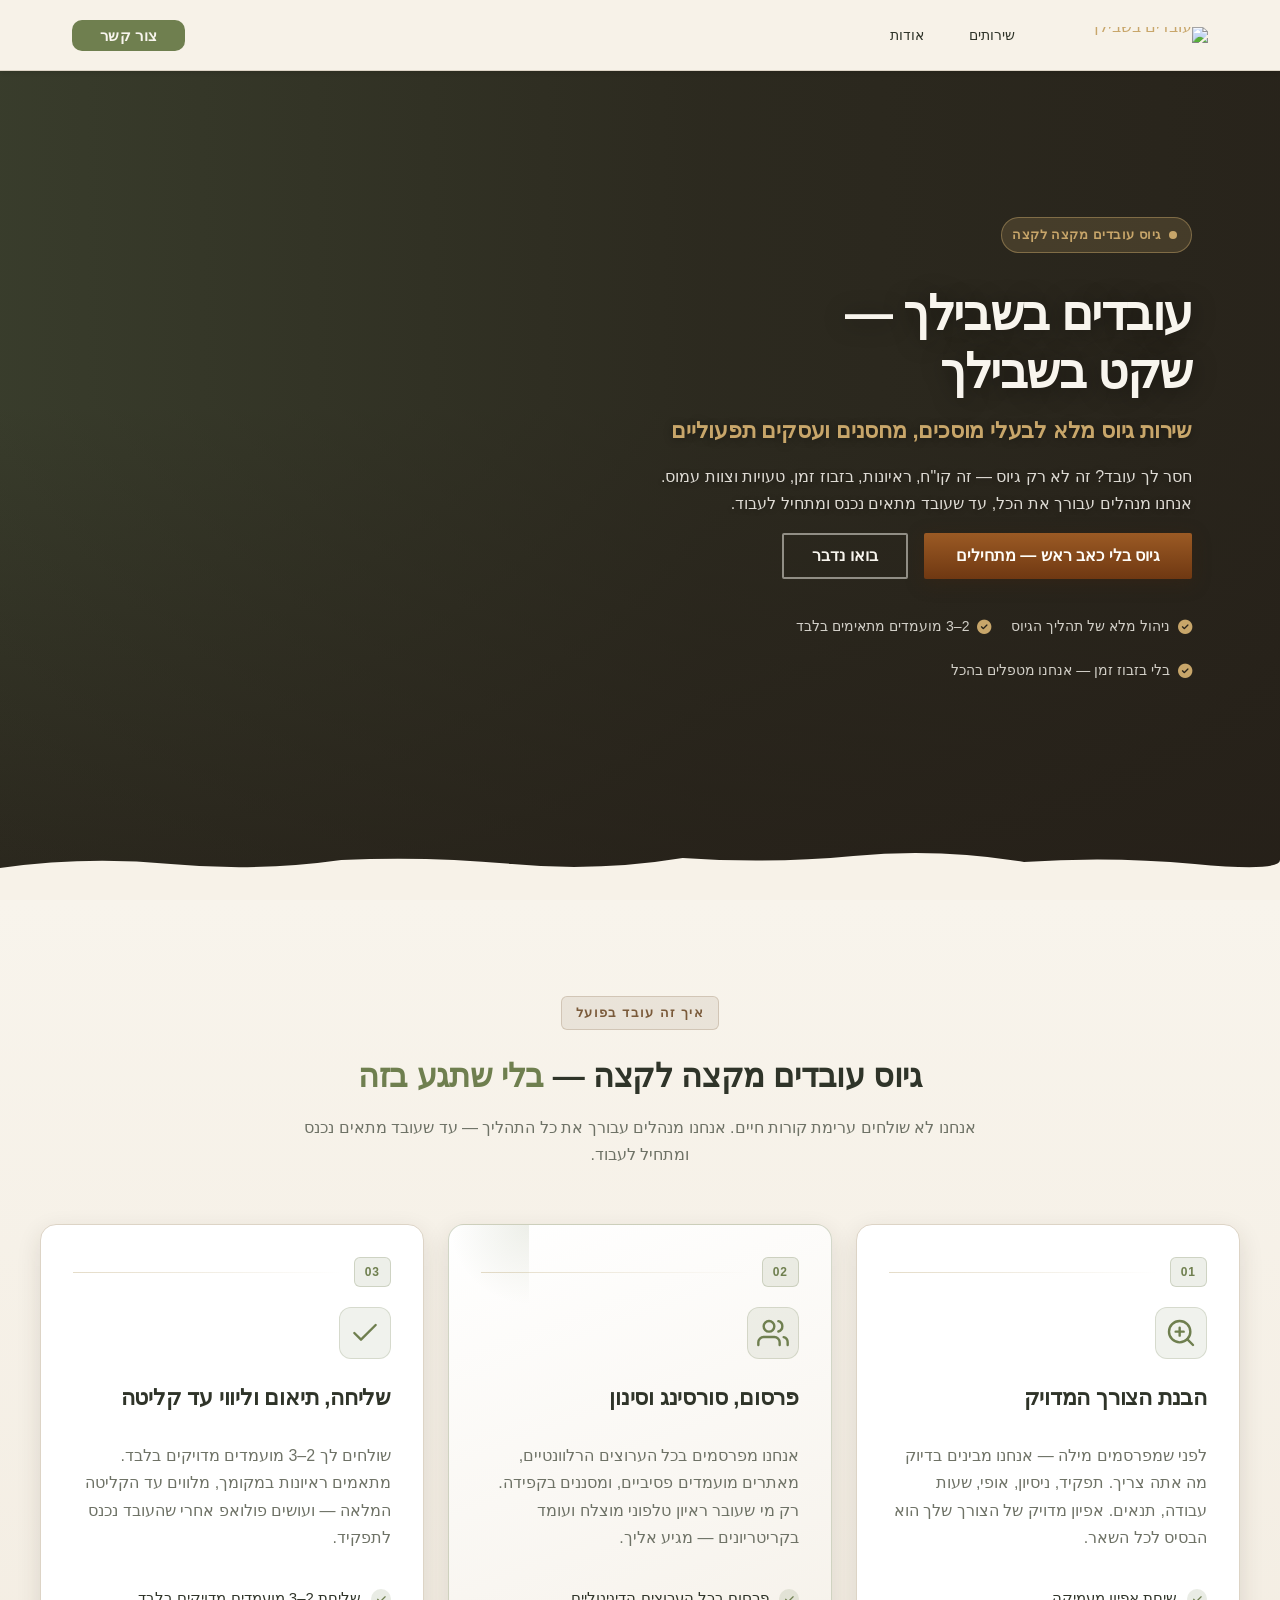
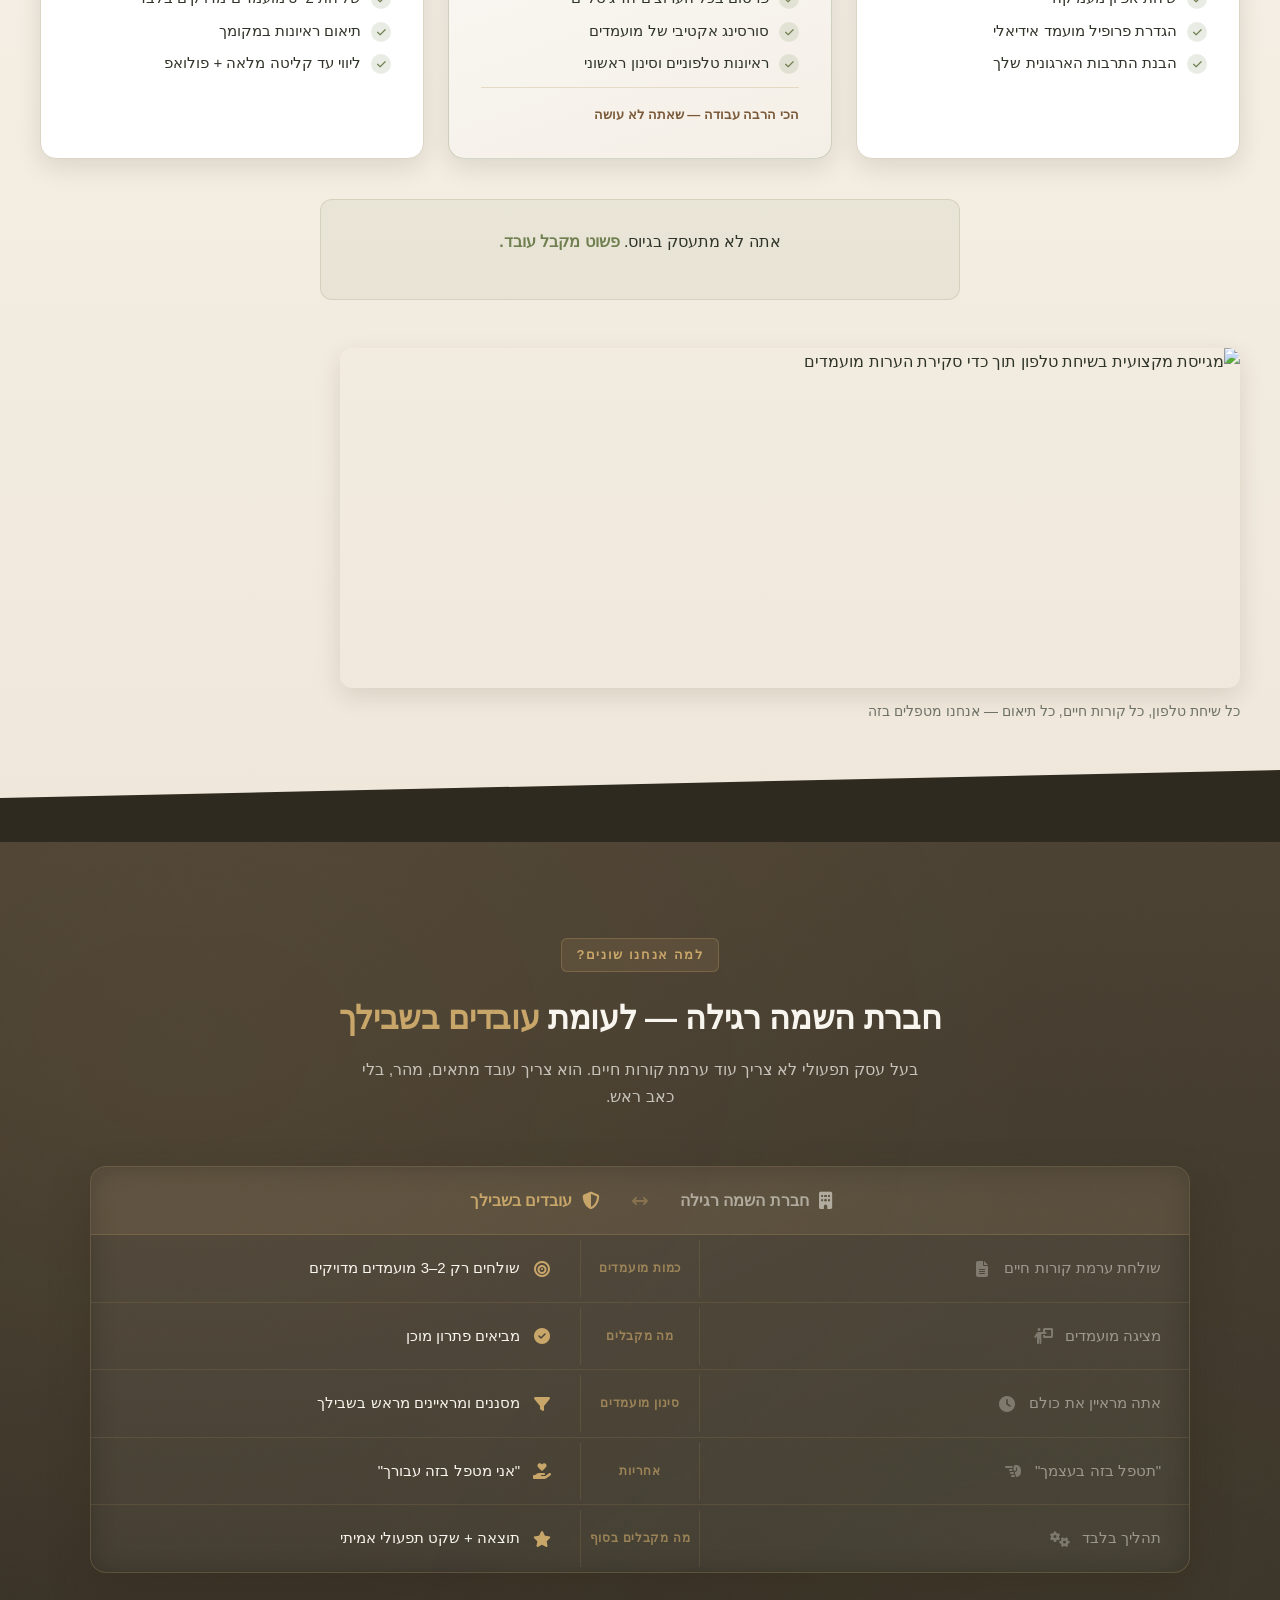
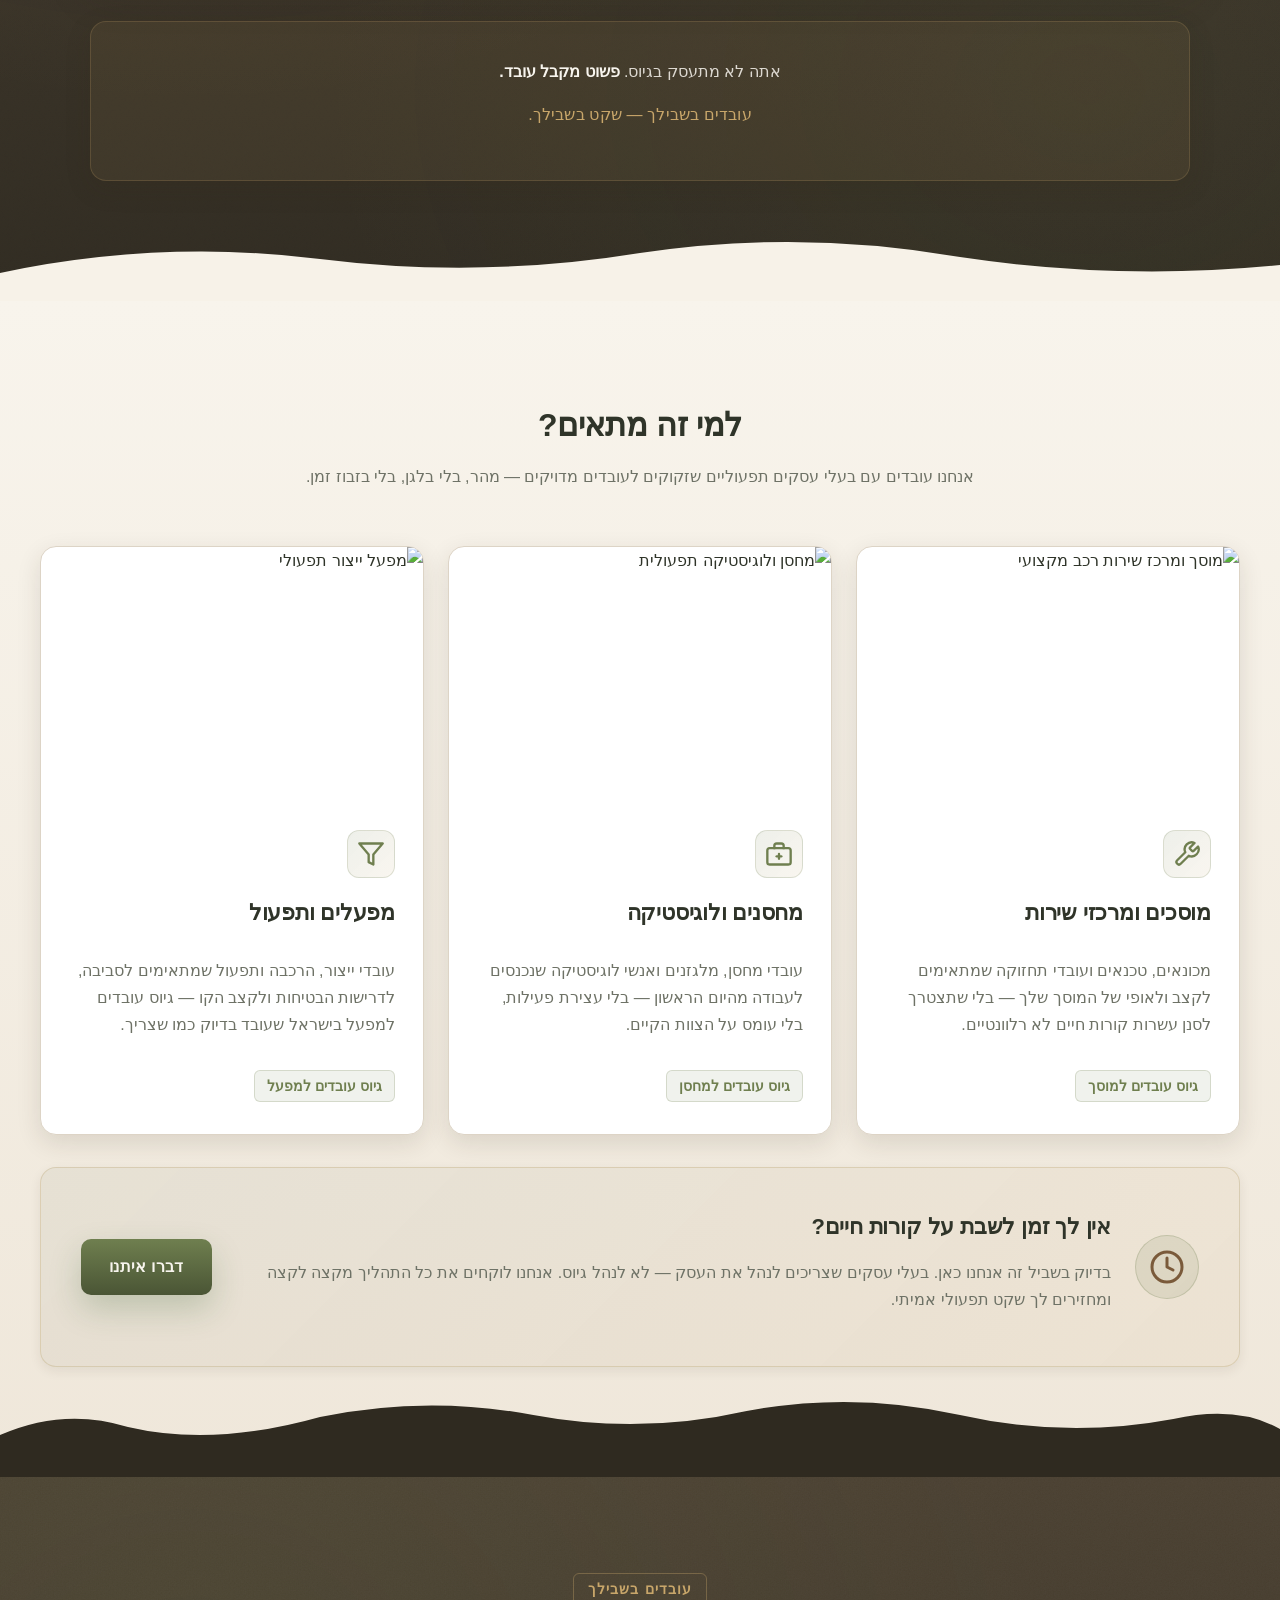
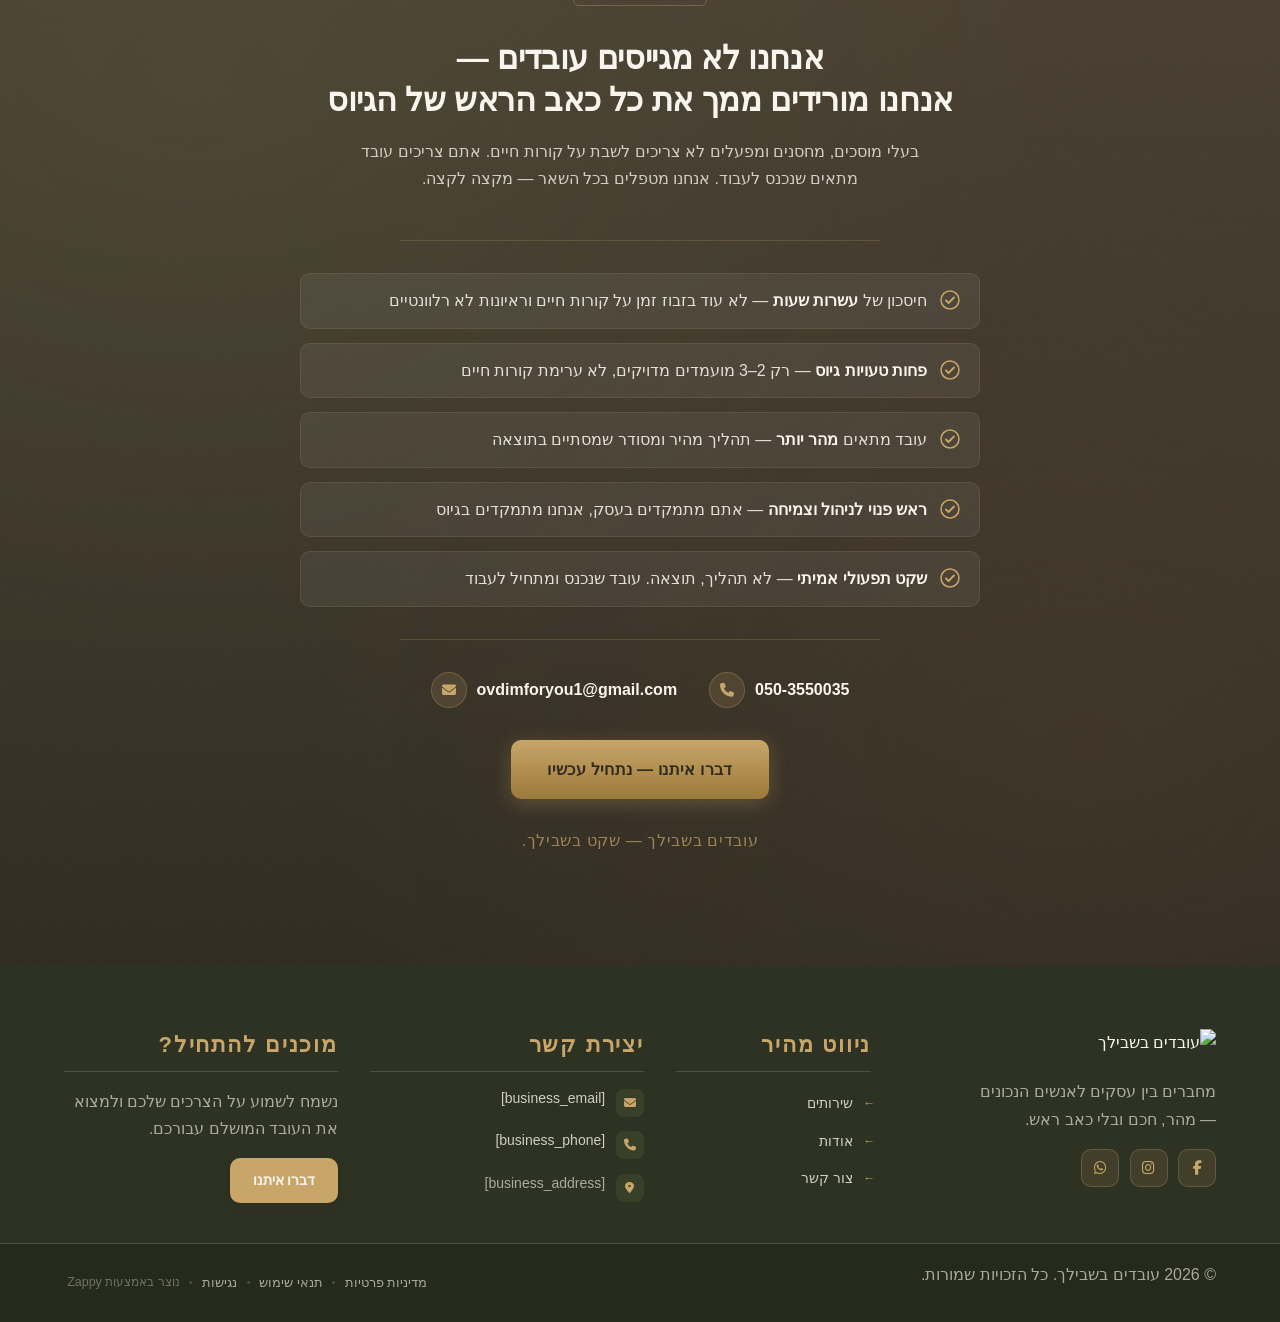
==== commit 2de3cb98: "Background sync: Progressive GitHub Sync" ====
--- a/index.html
+++ b/index.html
@@ -242,6 +242,296 @@
     <script src="https://cdn.jsdelivr.net/npm/vanilla-cookieconsent@3/dist/cookieconsent.umd.js"></script>
     <!-- Mickidum Accessibility Toolbar -->
     <script src="https://cdn.jsdelivr.net/gh/mickidum/acc_toolbar/acctoolbar/acctoolbar.min.js"></script>
+
+<style data-zappy-section-v2-css="true">
+/* V2 Regenerated Section CSS */
+.index-hero-section {
+  position: relative;
+  width: 100%;
+  min-height: 100vh;
+  overflow: visible;
+  display: flex;
+  align-items: center;
+  background-color: #3F4632;
+  color: var(--text-light);
+  padding-bottom: 80px;
+  direction: rtl;
+}
+
+/* Background */
+.index-hero-section .hero-bg-wrapper {
+  position: absolute;
+  inset: 0;
+  z-index: 0;
+  overflow: hidden;
+}
+
+.index-hero-section .hero-bg-wrapper > div {
+  width: 100%;
+  height: 100%;
+  object-fit: cover;
+}
+
+/* Scrim */
+.index-hero-section .hero-scrim {
+  position: absolute;
+  inset: 0;
+  z-index: 1;
+  pointer-events: none;
+  background-image:
+    linear-gradient(to left, rgba(37, 31, 24, 0.88) 0%, rgba(37, 31, 24, 0.72) 45%, rgba(37, 31, 24, 0.25) 100%),
+    linear-gradient(to top, rgba(37, 31, 24, 0.75) 0%, transparent 55%);
+}
+
+/* Container */
+.index-hero-section .hero-container {
+  position: relative;
+  z-index: 10;
+  width: 100%;
+  max-width: 1200px;
+  margin: 0 auto;
+  padding: 140px 48px 60px;
+}
+
+/* Content wrapper — right-aligned, max ~600px wide */
+.index-hero-section .hero-content-wrapper {
+  max-width: 620px;
+  margin-inline-start: 0;
+  text-align: right;
+}
+
+/* Badge */
+.index-hero-section .hero-badge {
+  display: inline-flex;
+  align-items: center;
+  gap: 8px;
+  flex-direction: row;
+  background: rgba(200, 166, 106, 0.18);
+  border: 1px solid rgba(200, 166, 106, 0.45);
+  border-radius: 999px;
+  padding: 6px 14px 6px 10px;
+  margin-bottom: 24px;
+  font-size: 0.8125rem;
+  font-weight: 700;
+  letter-spacing: 0.04em;
+  text-transform: uppercase;
+  color: var(--accent);
+  font-family: Rubik, Assistant, sans-serif;
+}
+
+.index-hero-section .hero-badge-dot {
+  display: inline-block;
+  width: 8px;
+  height: 8px;
+  border-radius: 50%;
+  background: var(--accent);
+  flex-shrink: 0;
+  animation: hero-pulse 2s ease-in-out infinite;
+}
+
+@keyframes hero-pulse {
+  0%, 100% { opacity: 1; transform: scale(1); }
+  50% { opacity: 0.6; transform: scale(1.3); }
+}
+
+/* H1 */
+.index-hero-section .hero-h1 {
+  font-family: Ploni, Rubik, Assistant, sans-serif;
+  font-size: 3.5rem;
+  font-weight: 800;
+  line-height: 1.1;
+  letter-spacing: -0.03em;
+  color: var(--text-light);
+  margin: 0 0 20px;
+  text-shadow: 0 2px 24px rgba(0,0,0,0.45);
+}
+
+/* H3 */
+.index-hero-section .hero-h3 {
+  font-family: Rubik, Assistant, sans-serif;
+  font-size: 1.25rem;
+  font-weight: 600;
+  line-height: 1.5;
+  color: var(--accent);
+  margin: 0 0 20px;
+  text-shadow: 0 1px 8px rgba(0,0,0,0.35);
+}
+
+/* Body */
+.index-hero-section .hero-body {
+  font-family: Rubik, Assistant, sans-serif;
+  font-size: 1rem;
+  font-weight: 400;
+  line-height: 1.75;
+  color: rgba(248, 245, 238, 0.88);
+  margin: 0 0 36px;
+  text-shadow: 0 1px 6px rgba(0,0,0,0.3);
+}
+
+/* CTA Row */
+.index-hero-section .hero-cta-row {
+  display: flex;
+  flex-direction: row;
+  align-items: center;
+  gap: 16px;
+  flex-wrap: wrap;
+  margin-bottom: 36px;
+}
+
+/* Primary Button */
+.index-hero-section .hero-btn-primary {
+  display: inline-block;
+  background: linear-gradient(180deg, #9B5A24 0%, #6F3812 100%);
+  color: #FFFDF8;
+  padding: 15px 32px;
+  border-radius: 2px;
+  border: none;
+  font-family: Rubik, Assistant, sans-serif;
+  font-weight: 700;
+  font-size: 1rem;
+  line-height: 1;
+  text-decoration: none;
+  box-shadow: 0 4px 18px rgba(66, 36, 16, 0.38);
+  transition: all 0.25s ease;
+  white-space: nowrap;
+}
+
+.index-hero-section .hero-btn-primary:hover {
+  transform: translateY(-3px);
+  box-shadow: 0 8px 28px rgba(66, 36, 16, 0.48);
+  color: #FFFDF8;
+}
+
+/* Ghost Button */
+.index-hero-section .btn-ghost-hero {
+  display: inline-block;
+  background: transparent;
+  color: var(--text-light);
+  border: 2px solid rgba(248, 245, 238, 0.5);
+  padding: 13px 28px;
+  border-radius: 2px;
+  font-family: Rubik, Assistant, sans-serif;
+  font-weight: 600;
+  font-size: 1rem;
+  line-height: 1;
+  text-decoration: none;
+  transition: all 0.25s ease;
+  white-space: nowrap;
+}
+
+.index-hero-section .btn-ghost-hero:hover {
+  background: rgba(248, 245, 238, 0.12);
+  border-color: rgba(248, 245, 238, 0.8);
+  transform: translateY(-2px);
+  color: var(--text-light);
+}
+
+/* Trust Row */
+.index-hero-section .hero-trust-row {
+  display: flex;
+  flex-direction: row;
+  flex-wrap: wrap;
+  gap: 20px;
+  align-items: center;
+}
+
+.index-hero-section .hero-trust-item {
+  display: flex;
+  flex-direction: row;
+  align-items: center;
+  gap: 8px;
+  font-family: Rubik, Assistant, sans-serif;
+  font-size: 0.875rem;
+  font-weight: 500;
+  color: rgba(248, 245, 238, 0.82);
+}
+
+.index-hero-section .hero-trust-item i {
+  color: var(--accent);
+  font-size: 0.9rem;
+  flex-shrink: 0;
+}
+
+/* Bottom Divider */
+.index-hero-section .hero-divider-wrapper {
+  position: absolute;
+  bottom: 0;
+  left: 0;
+  width: 100%;
+  height: 80px;
+  pointer-events: none;
+  z-index: 5;
+}
+
+.index-hero-section .hero-divider-wrapper svg {
+  display: block;
+  width: 100%;
+  height: 100%;
+}
+
+/* ── RESPONSIVE ── */
+@media (max-width: 900px) {
+  .index-hero-section .hero-h1 {
+    font-size: 2.6rem;
+  }
+  .index-hero-section .hero-container {
+    padding: 130px 32px 60px;
+  }
+  .index-hero-section .hero-content-wrapper {
+    max-width: 100%;
+  }
+}
+
+@media (max-width: 768px) {
+  .index-hero-section {
+    min-height: 100svh;
+    align-items: flex-end;
+    padding-bottom: 80px;
+  }
+  .index-hero-section .hero-scrim {
+    background-image:
+      linear-gradient(to top, rgba(30, 25, 18, 0.95) 0%, rgba(30, 25, 18, 0.72) 55%, rgba(30, 25, 18, 0.2) 100%);
+  }
+  .index-hero-section .hero-container {
+    padding: 100px 20px 40px;
+  }
+  .index-hero-section .hero-content-wrapper {
+    max-width: 100%;
+  }
+  .index-hero-section .hero-h1 {
+    font-size: 2rem;
+    margin-bottom: 14px;
+  }
+  .index-hero-section .hero-h3 {
+    font-size: 1.05rem;
+    margin-bottom: 14px;
+  }
+  .index-hero-section .hero-body {
+    font-size: 0.95rem;
+    margin-bottom: 24px;
+  }
+  .index-hero-section .hero-cta-row {
+    flex-direction: column;
+    align-items: flex-start;
+    gap: 12px;
+    margin-bottom: 24px;
+  }
+  .index-hero-section .hero-btn-primary,
+  .index-hero-section .btn-ghost-hero {
+    width: 100%;
+    text-align: center;
+    padding: 14px 20px;
+  }
+  .index-hero-section .hero-trust-row {
+    flex-direction: column;
+    align-items: flex-start;
+    gap: 10px;
+  }
+  .index-hero-section .hero-badge {
+    margin-bottom: 16px;
+  }
+}
+</style>
     <link rel="stylesheet" href="/styles.css">
 
     <style id="zappy-dropdown-submenu-styles">
@@ -783,37 +1073,63 @@
 </script>
   
   <main>
-    <section class="index-hero-section" data-layout-spec="בית-hero" dir="rtl" data-hero-type="fullscreen-scrim">
-  <!-- Background Image Layer -->
-  <div class="index-hero-bg">
-    <img data-hero-bg="true" data-placeholder="index-hero-image-1" data-context="Cinematic documentary-style wide shot of a well-lit Israeli garage or warehouse interior in bright natural daylight — mechanics working on vehicles or warehouse workers organizing shelves, warm olive and amber tones, industrial yet human atmosphere, shallow depth of field, golden hour light streaming through large windows or open bay doors, authentic operational business environment, photojournalistic quality" width="1200" height="700" src="/assets/site-index-hero-image-1.webp" alt="סביבת עבודה תפעולית — מוסך, מחסן או מפעל בישראל">
+    <section class="index-hero-section" data-layout-spec="בית-hero" dir="rtl" data-hero-type="fullscreen-scrim" data-zappy-section="true">
+  <!-- Background Image -->
+  <div class="hero-bg-wrapper">
+    <div style="background-image: url('assets/site-index-hero-image-1.webp'); background-size: cover; background-position: center; width: 100%; height: 100%; position: absolute; inset: 0;"></div>
   </div>
 
   <!-- Scrim Overlay -->
-  <div class="index-hero-scrim" aria-hidden="true"></div>
+  <div class="hero-scrim" aria-hidden="true"></div>
 
   <!-- Content -->
-  <div class="index-hero-container">
-    <div class="index-hero-card">
-      <span class="index-hero-label">גיוס עובדים מקצה לקצה</span>
-
-      <h1 class="index-hero-h1">עובדים בשבילך —<br>שקט בשבילך</h1>
-
-      <h3 class="index-hero-subtitle">שירות גיוס מלא לבעלי מוסכים, מחסנים ועסקים תפעוליים</h3>
-
-      <p class="index-hero-pain">חסר לך עובד? זה לא רק גיוס — זה קו"ח, ראיונות, בזבוז זמן, טעויות וצוות עמוס.<br>אנחנו מנהלים עבורך את הכל, עד שעובד מתאים נכנס ומתחיל לעבוד.</p>
-
-      <div class="index-hero-ctas">
-        <a href="/contact" class="index-hero-btn-primary">בואו נדבר</a>
-        <a href="/contact" class="index-hero-btn-secondary">גיוס בלי כאב ראש — מתחילים</a>
+  <div class="hero-container">
+    <div class="hero-content-wrapper">
+
+      <!-- Badge -->
+      <div class="hero-badge">
+        <span class="hero-badge-dot"></span>
+        <span>גיוס עובדים מקצה לקצה</span>
       </div>
+
+      <!-- Headline -->
+      <h1 class="hero-h1">עובדים בשבילך —<br>שקט בשבילך</h1>
+
+      <!-- Subheading -->
+      <h3 class="hero-h3">שירות גיוס מלא לבעלי מוסכים, מחסנים ועסקים תפעוליים</h3>
+
+      <!-- Body -->
+      <p class="hero-body">חסר לך עובד? זה לא רק גיוס — זה קו"ח, ראיונות, בזבוז זמן, טעויות וצוות עמוס.<br>אנחנו מנהלים עבורך את הכל, עד שעובד מתאים נכנס ומתחיל לעבוד.</p>
+
+      <!-- CTAs -->
+      <div class="hero-cta-row">
+        <a href="/contact" class="btn-primary hero-btn-primary">גיוס בלי כאב ראש — מתחילים</a>
+        <a href="/contact" class="btn-ghost-hero">בואו נדבר</a>
+      </div>
+
+      <!-- Trust indicators -->
+      <div class="hero-trust-row">
+        <div class="hero-trust-item">
+          <i class="fa-solid fa-check-circle" aria-hidden="true"></i>
+          <span>ניהול מלא של תהליך הגיוס</span>
+        </div>
+        <div class="hero-trust-item">
+          <i class="fa-solid fa-check-circle" aria-hidden="true"></i>
+          <span>2–3 מועמדים מתאימים בלבד</span>
+        </div>
+        <div class="hero-trust-item">
+          <i class="fa-solid fa-check-circle" aria-hidden="true"></i>
+          <span>בלי בזבוז זמן — אנחנו מטפלים בהכל</span>
+        </div>
+      </div>
+
     </div>
   </div>
 
-  <!-- Bottom Torn-Paper Divider -->
-  <div class="index-hero-divider-wrapper">
-    <svg data-no-icon-edit="true" aria-hidden="true" viewBox="0 0 1440 72" preserveAspectRatio="none" xmlns="http://www.w3.org/2000/svg">
-      <path d="M0,72 L0,38 Q60,28 120,36 T240,32 Q300,36 360,28 T480,34 Q540,30 600,36 T720,28 Q780,34 840,30 T960,36 Q1020,28 1080,34 T1200,30 Q1260,36 1320,30 T1440,36 L1440,72 Z" fill="#F7F2E8"></path>
+  <!-- Bottom Divider -->
+  <div class="hero-divider-wrapper">
+    <svg data-no-icon-edit="true" aria-hidden="true" viewBox="0 0 1200 80" preserveAspectRatio="none" xmlns="http://www.w3.org/2000/svg">
+      <path d="M0,80 L0,48 Q80,36 160,44 T320,40 Q400,36 480,44 T640,38 Q720,44 800,36 T960,42 Q1040,36 1120,44 T1200,40 L1200,80 Z" fill="#F7F2E8"></path>
     </svg>
   </div>
 </section>
--- a/styles.css
+++ b/styles.css
@@ -67,7 +67,6 @@
   font-display: swap;
   src: url('assets/fonts/Rubik-Bold.woff2') format('woff2');
 }
-
 
 /* Self-hosted fonts (Inter + Rubik for multi-language support) */
 
@@ -1306,7 +1305,6 @@
     box-sizing: border-box;
   }
 }
-
 
 /* ============================================
    NAVBAR LAYOUT - POST-GENERATION FIXES
@@ -2152,7 +2150,6 @@
 /* Post-generation fix: Remove main element margin-top and padding-top */
 main { margin-top: 0 !important; padding-top: 0 !important; }
 
-
 /* Footer Styles */
 .site-footer {
   --primary: #6F7F4F;
@@ -2473,310 +2470,38 @@
   }
 }
 
-
 /* Footer contact alignment fix */
 .footer-contact li > a { display: flex; align-items: flex-start; gap: inherit; }
-/* index-hero */
-.index-hero-section {
-  position: relative;
-  width: 100%;
-  min-height: 100vh;
-  overflow: visible;
-  padding-bottom: 72px;
-  background-color: #3F4632;
-  color: var(--text-light);
-  display: flex;
-  align-items: center;
-  direction: rtl;
-}
 
 /* ── Background Image ── */
-.index-hero-section .index-hero-bg {
-  position: absolute;
-  inset: 0;
-  z-index: 0;
-  overflow: hidden;
-}
-
-.index-hero-section .index-hero-bg img {
-  display: block;
-  width: 100%;
-  height: 100%;
-  object-fit: cover;
-  object-position: center 40%;
-  border-radius: 0;
-}
 
 /* ── Scrim Overlay ── */
-.index-hero-section .index-hero-scrim {
-  position: absolute;
-  inset: 0;
-  z-index: 1;
-  pointer-events: none;
-  background-image:
-    linear-gradient(
-      to left,
-      rgba(30, 26, 18, 0.82) 0%,
-      rgba(30, 26, 18, 0.72) 38%,
-      rgba(30, 26, 18, 0.28) 70%,
-      rgba(30, 26, 18, 0.08) 100%
-    ),
-    linear-gradient(
-      to top,
-      rgba(20, 18, 12, 0.55) 0%,
-      transparent 50%
-    );
-}
 
 /* ── Container ── */
-.index-hero-section .index-hero-container {
-  position: relative;
-  z-index: 10;
-  width: 100%;
-  max-width: 1200px;
-  margin: 0 auto;
-  padding: 140px 24px 40px;
-  display: flex;
-  justify-content: flex-start;
-  align-items: center;
-}
 
 /* ── Glass Card Panel ── */
-.index-hero-section .index-hero-card {
-  width: 100%;
-  max-width: 480px;
-  background: rgba(248, 244, 236, 0.13);
-  backdrop-filter: blur(14px);
-  -webkit-backdrop-filter: blur(14px);
-  border: 1px solid rgba(200, 166, 106, 0.28);
-  border-radius: 16px;
-  padding: 40px 36px 36px;
-  box-shadow: 0 18px 42px rgba(20, 16, 8, 0.38), inset 0 1px 0 rgba(255,255,255,0.12);
-  direction: rtl;
-  text-align: right;
-}
 
 /* ── Label ── */
-.index-hero-section .index-hero-label {
-  display: inline-block;
-  font-family: 'Rubik', sans-serif;
-  font-size: 0.8125rem;
-  font-weight: 700;
-  letter-spacing: 0.06em;
-  text-transform: uppercase;
-  color: var(--accent);
-  background: rgba(200, 166, 106, 0.15);
-  border: 1px solid rgba(200, 166, 106, 0.32);
-  border-radius: 6px;
-  padding: 5px 12px;
-  margin-bottom: 20px;
-  text-shadow: none;
-}
 
 /* ── H1 ── */
-.index-hero-section .index-hero-h1 {
-  font-family: 'Rubik', sans-serif;
-  font-size: 3rem;
-  font-weight: 800;
-  line-height: 1.15;
-  letter-spacing: -0.02em;
-  color: var(--text-light);
-  margin: 0 0 16px;
-  text-shadow: 0 2px 12px rgba(0,0,0,0.55);
-}
 
 /* ── Subtitle H3 ── */
-.index-hero-section .index-hero-subtitle {
-  font-family: 'Rubik', sans-serif;
-  font-size: 1.125rem;
-  font-weight: 600;
-  line-height: 1.55;
-  color: var(--accent);
-  margin: 0 0 20px;
-  text-shadow: 0 1px 8px rgba(0,0,0,0.45);
-}
 
 /* ── Pain Statement ── */
-.index-hero-section .index-hero-pain {
-  font-family: 'Rubik', sans-serif;
-  font-size: 0.9375rem;
-  font-weight: 400;
-  line-height: 1.75;
-  color: rgba(248, 245, 238, 0.88);
-  margin: 0 0 32px;
-  text-shadow: 0 1px 6px rgba(0,0,0,0.4);
-  border-inline-start: 3px solid rgba(200, 166, 106, 0.55);
-  padding-inline-start: 14px;
-}
 
 /* ── CTA Row ── */
-.index-hero-section .index-hero-ctas {
-  display: flex;
-  flex-direction: row;
-  flex-wrap: wrap;
-  gap: 12px;
-  align-items: center;
-  justify-content: flex-start;
-}
 
 /* ── Primary CTA ── */
-.index-hero-section .index-hero-btn-primary {
-  display: inline-block;
-  font-family: 'Rubik', sans-serif;
-  font-size: 1rem;
-  font-weight: 700;
-  letter-spacing: 0.02em;
-  color: #FFFDF8;
-  background: linear-gradient(180deg, #9B5A24 0%, #6F3812 100%);
-  padding: 14px 28px;
-  border-radius: 10px;
-  border: none;
-  text-decoration: none;
-  box-shadow: 0 4px 10px rgba(66, 36, 16, 0.32), 0 14px 32px rgba(46, 90, 42, 0.18);
-  transition: background 0.25s ease, box-shadow 0.25s ease, transform 0.2s ease;
-  white-space: nowrap;
-}
-
-.index-hero-section .index-hero-btn-primary:hover {
-  background: linear-gradient(180deg, #b06a2e 0%, #8a4518 100%);
-  box-shadow: 0 8px 24px rgba(66, 36, 16, 0.42);
-  transform: translateY(-2px);
-}
 
 /* ── Secondary CTA ── */
-.index-hero-section .index-hero-btn-secondary {
-  display: inline-block;
-  font-family: 'Rubik', sans-serif;
-  font-size: 0.9375rem;
-  font-weight: 600;
-  letter-spacing: 0.02em;
-  color: #FFFDF8;
-  background: rgba(111, 127, 79, 0.22);
-  padding: 13px 22px;
-  border-radius: 10px;
-  border: 1.5px solid rgba(200, 166, 106, 0.5);
-  text-decoration: none;
-  backdrop-filter: blur(4px);
-  -webkit-backdrop-filter: blur(4px);
-  box-shadow: 0 4px 12px rgba(51, 40, 24, 0.18);
-  transition: background 0.25s ease, box-shadow 0.25s ease, transform 0.2s ease;
-  white-space: nowrap;
-}
-
-.index-hero-section .index-hero-btn-secondary:hover {
-  background: rgba(111, 127, 79, 0.38);
-  border-color: rgba(200, 166, 106, 0.75);
-  box-shadow: 0 8px 24px rgba(51, 40, 24, 0.28);
-  transform: translateY(-2px);
-}
 
 /* ── Bottom Torn-Paper Divider ── */
-.index-hero-section .index-hero-divider-wrapper {
-  position: absolute;
-  bottom: 0;
-  left: 0;
-  width: 100%;
-  height: 72px;
-  pointer-events: none;
-  z-index: 5;
-}
-
-.index-hero-section .index-hero-divider-wrapper svg {
-  display: block;
-  width: 100%;
-  height: 100%;
-}
 
 /* ── RESPONSIVE: Tablet ── */
-@media (min-width: 768px) {
-  .index-hero-section .index-hero-container {
-    padding: 160px 40px 60px;
-  }
-
-  .index-hero-section .index-hero-h1 {
-    font-size: 3.25rem;
-  }
-
-  .index-hero-section .index-hero-card {
-    max-width: 500px;
-  }
-}
 
 /* ── RESPONSIVE: Desktop ── */
-@media (min-width: 1024px) {
-  .index-hero-section .index-hero-h1 {
-    font-size: 3.5rem;
-  }
-
-  .index-hero-section .index-hero-card {
-    max-width: 520px;
-    padding: 44px 40px 40px;
-  }
-
-  .index-hero-section .index-hero-container {
-    padding: 160px 48px 80px;
-  }
-}
 
 /* ── RESPONSIVE: Mobile ── */
-@media (max-width: 767px) {
-  .index-hero-section {
-    min-height: 100svh;
-    align-items: flex-end;
-    padding-bottom: 72px;
-  }
-
-  .index-hero-section .index-hero-scrim {
-    background-image:
-      linear-gradient(
-        to top,
-        rgba(20, 16, 10, 0.92) 0%,
-        rgba(20, 16, 10, 0.70) 45%,
-        rgba(20, 16, 10, 0.25) 100%
-      );
-  }
-
-  .index-hero-section .index-hero-container {
-    padding: 0 0 24px;
-    align-items: flex-end;
-  }
-
-  .index-hero-section .index-hero-card {
-    max-width: 100%;
-    border-radius: 16px 16px 0 0;
-    border-bottom: none;
-    padding: 28px 20px 24px;
-    backdrop-filter: blur(10px);
-    -webkit-backdrop-filter: blur(10px);
-    background: rgba(30, 26, 18, 0.72);
-  }
-
-  .index-hero-section .index-hero-h1 {
-    font-size: 2.125rem;
-    line-height: 1.2;
-  }
-
-  .index-hero-section .index-hero-subtitle {
-    font-size: 1rem;
-  }
-
-  .index-hero-section .index-hero-pain {
-    font-size: 0.875rem;
-    margin-bottom: 24px;
-  }
-
-  .index-hero-section .index-hero-ctas {
-    flex-direction: column;
-    gap: 10px;
-  }
-
-  .index-hero-section .index-hero-btn-primary,
-  .index-hero-section .index-hero-btn-secondary {
-    width: 100%;
-    text-align: center;
-    white-space: normal;
-  }
-}
 
 /* index-process */
 .index-process-section {
@@ -5000,7 +4725,6 @@
   }
 }
 /* ZAPPY_POSTGEN_GUARD_RTL_ORDER:שירותים-workflow — stripped 1 order declaration(s) conflicting with RTL grid */
-
 
 /* services-benefits */
 .services-benefits-section {
@@ -6931,7 +6655,6 @@
 }
 /* ZAPPY_POSTGEN_GUARD_RTL_ORDER:צור קשר-contact — stripped 1 order declaration(s) conflicting with RTL grid */
 
-
 /* contact-form */
 .contact-form-section {
   position: relative;
@@ -7299,13 +7022,10 @@
   }
 }
 
-
-
 /* Global font override - exclude icon fonts and special elements */
 *:not(.fas):not(.far):not(.fab):not(.fa):not([class*="fa-"]):not(.iconify):not([class*="icon"]):not(code):not(pre):not(i[class*="fa"]) {
   font-family: 'Rubik', sans-serif !important;
 }
-
 
 /* Logo size constraint - enforce max-height only */
 .logo, img.logo, .logo img, .logo-link img, .nav-brand img {
@@ -7314,7 +7034,6 @@
   width: auto !important;
   object-fit: contain !important;
 }
-
 
 /* Hide WhatsApp float button on desktop (mobile-only) */
 @media (min-width: 769px) {
@@ -7326,10 +7045,8 @@
   }
 }
 
-
 /* Footer contact alignment fix */
 .footer-contact li > a { display: flex; align-items: flex-start; gap: inherit; }
-
 
 /* ============================================
    MOBILE RESPONSIVE FIXES (Auto-generated)
@@ -7544,7 +7261,6 @@
 
 /* END MOBILE RESPONSIVE FIXES */
 
-
 /* Legal Pages Content Styles */
 
 /* Legal Pages Content Styles */
@@ -7613,7 +7329,6 @@
 .legal-page-content .contact-box a:hover {
   opacity: 0.8;
 }
-
 
 /* Cookie Consent Styles */
 
@@ -7711,7 +7426,6 @@
   white-space: nowrap !important;
   border: 0 !important;
 }
-
 
 /* Custom Accessibility Toolbar Styling - Zappy Style */
 
@@ -7929,6 +7643,297 @@
   body.accessibility-widget-visible div[id*="mic-access-tool-box"],
   body.accessibility-widget-visible ._access-menu {
     display: none !important;
+  }
+}
+
+/* ═══════════════════════════════════════════════════════════
+   V2 REGENERATED SECTION CSS (בית-hero)
+   Added: 2026-03-30T15:21:41.403Z
+   ═══════════════════════════════════════════════════════════ */
+.index-hero-section {
+  position: relative;
+  width: 100%;
+  min-height: 100vh;
+  overflow: visible;
+  display: flex;
+  align-items: center;
+  background-color: #3F4632;
+  color: var(--text-light);
+  padding-bottom: 80px;
+  direction: rtl;
+}
+
+/* Background */
+.index-hero-section .hero-bg-wrapper {
+  position: absolute;
+  inset: 0;
+  z-index: 0;
+  overflow: hidden;
+}
+
+.index-hero-section .hero-bg-wrapper > div {
+  width: 100%;
+  height: 100%;
+  object-fit: cover;
+}
+
+/* Scrim */
+.index-hero-section .hero-scrim {
+  position: absolute;
+  inset: 0;
+  z-index: 1;
+  pointer-events: none;
+  background-image:
+    linear-gradient(to left, rgba(37, 31, 24, 0.88) 0%, rgba(37, 31, 24, 0.72) 45%, rgba(37, 31, 24, 0.25) 100%),
+    linear-gradient(to top, rgba(37, 31, 24, 0.75) 0%, transparent 55%);
+}
+
+/* Container */
+.index-hero-section .hero-container {
+  position: relative;
+  z-index: 10;
+  width: 100%;
+  max-width: 1200px;
+  margin: 0 auto;
+  padding: 140px 48px 60px;
+}
+
+/* Content wrapper — right-aligned, max ~600px wide */
+.index-hero-section .hero-content-wrapper {
+  max-width: 620px;
+  margin-inline-start: 0;
+  text-align: right;
+}
+
+/* Badge */
+.index-hero-section .hero-badge {
+  display: inline-flex;
+  align-items: center;
+  gap: 8px;
+  flex-direction: row;
+  background: rgba(200, 166, 106, 0.18);
+  border: 1px solid rgba(200, 166, 106, 0.45);
+  border-radius: 999px;
+  padding: 6px 14px 6px 10px;
+  margin-bottom: 24px;
+  font-size: 0.8125rem;
+  font-weight: 700;
+  letter-spacing: 0.04em;
+  text-transform: uppercase;
+  color: var(--accent);
+  font-family: Rubik, Assistant, sans-serif;
+}
+
+.index-hero-section .hero-badge-dot {
+  display: inline-block;
+  width: 8px;
+  height: 8px;
+  border-radius: 50%;
+  background: var(--accent);
+  flex-shrink: 0;
+  animation: hero-pulse 2s ease-in-out infinite;
+}
+
+@keyframes hero-pulse {
+  0%, 100% { opacity: 1; transform: scale(1); }
+  50% { opacity: 0.6; transform: scale(1.3); }
+}
+
+/* H1 */
+.index-hero-section .hero-h1 {
+  font-family: Ploni, Rubik, Assistant, sans-serif;
+  font-size: 3.5rem;
+  font-weight: 800;
+  line-height: 1.1;
+  letter-spacing: -0.03em;
+  color: var(--text-light);
+  margin: 0 0 20px;
+  text-shadow: 0 2px 24px rgba(0,0,0,0.45);
+}
+
+/* H3 */
+.index-hero-section .hero-h3 {
+  font-family: Rubik, Assistant, sans-serif;
+  font-size: 1.25rem;
+  font-weight: 600;
+  line-height: 1.5;
+  color: var(--accent);
+  margin: 0 0 20px;
+  text-shadow: 0 1px 8px rgba(0,0,0,0.35);
+}
+
+/* Body */
+.index-hero-section .hero-body {
+  font-family: Rubik, Assistant, sans-serif;
+  font-size: 1rem;
+  font-weight: 400;
+  line-height: 1.75;
+  color: rgba(248, 245, 238, 0.88);
+  margin: 0 0 36px;
+  text-shadow: 0 1px 6px rgba(0,0,0,0.3);
+}
+
+/* CTA Row */
+.index-hero-section .hero-cta-row {
+  display: flex;
+  flex-direction: row;
+  align-items: center;
+  gap: 16px;
+  flex-wrap: wrap;
+  margin-bottom: 36px;
+}
+
+/* Primary Button */
+.index-hero-section .hero-btn-primary {
+  display: inline-block;
+  background: linear-gradient(180deg, #9B5A24 0%, #6F3812 100%);
+  color: #FFFDF8;
+  padding: 15px 32px;
+  border-radius: 2px;
+  border: none;
+  font-family: Rubik, Assistant, sans-serif;
+  font-weight: 700;
+  font-size: 1rem;
+  line-height: 1;
+  text-decoration: none;
+  box-shadow: 0 4px 18px rgba(66, 36, 16, 0.38);
+  transition: all 0.25s ease;
+  white-space: nowrap;
+}
+
+.index-hero-section .hero-btn-primary:hover {
+  transform: translateY(-3px);
+  box-shadow: 0 8px 28px rgba(66, 36, 16, 0.48);
+  color: #FFFDF8;
+}
+
+/* Ghost Button */
+.index-hero-section .btn-ghost-hero {
+  display: inline-block;
+  background: transparent;
+  color: var(--text-light);
+  border: 2px solid rgba(248, 245, 238, 0.5);
+  padding: 13px 28px;
+  border-radius: 2px;
+  font-family: Rubik, Assistant, sans-serif;
+  font-weight: 600;
+  font-size: 1rem;
+  line-height: 1;
+  text-decoration: none;
+  transition: all 0.25s ease;
+  white-space: nowrap;
+}
+
+.index-hero-section .btn-ghost-hero:hover {
+  background: rgba(248, 245, 238, 0.12);
+  border-color: rgba(248, 245, 238, 0.8);
+  transform: translateY(-2px);
+  color: var(--text-light);
+}
+
+/* Trust Row */
+.index-hero-section .hero-trust-row {
+  display: flex;
+  flex-direction: row;
+  flex-wrap: wrap;
+  gap: 20px;
+  align-items: center;
+}
+
+.index-hero-section .hero-trust-item {
+  display: flex;
+  flex-direction: row;
+  align-items: center;
+  gap: 8px;
+  font-family: Rubik, Assistant, sans-serif;
+  font-size: 0.875rem;
+  font-weight: 500;
+  color: rgba(248, 245, 238, 0.82);
+}
+
+.index-hero-section .hero-trust-item i {
+  color: var(--accent);
+  font-size: 0.9rem;
+  flex-shrink: 0;
+}
+
+/* Bottom Divider */
+.index-hero-section .hero-divider-wrapper {
+  position: absolute;
+  bottom: 0;
+  left: 0;
+  width: 100%;
+  height: 80px;
+  pointer-events: none;
+  z-index: 5;
+}
+
+.index-hero-section .hero-divider-wrapper svg {
+  display: block;
+  width: 100%;
+  height: 100%;
+}
+
+/* ── RESPONSIVE ── */
+@media (max-width: 900px) {
+  .index-hero-section .hero-h1 {
+    font-size: 2.6rem;
+  }
+  .index-hero-section .hero-container {
+    padding: 130px 32px 60px;
+  }
+  .index-hero-section .hero-content-wrapper {
+    max-width: 100%;
+  }
+}
+
+@media (max-width: 768px) {
+  .index-hero-section {
+    min-height: 100svh;
+    align-items: flex-end;
+    padding-bottom: 80px;
+  }
+  .index-hero-section .hero-scrim {
+    background-image:
+      linear-gradient(to top, rgba(30, 25, 18, 0.95) 0%, rgba(30, 25, 18, 0.72) 55%, rgba(30, 25, 18, 0.2) 100%);
+  }
+  .index-hero-section .hero-container {
+    padding: 100px 20px 40px;
+  }
+  .index-hero-section .hero-content-wrapper {
+    max-width: 100%;
+  }
+  .index-hero-section .hero-h1 {
+    font-size: 2rem;
+    margin-bottom: 14px;
+  }
+  .index-hero-section .hero-h3 {
+    font-size: 1.05rem;
+    margin-bottom: 14px;
+  }
+  .index-hero-section .hero-body {
+    font-size: 0.95rem;
+    margin-bottom: 24px;
+  }
+  .index-hero-section .hero-cta-row {
+    flex-direction: column;
+    align-items: flex-start;
+    gap: 12px;
+    margin-bottom: 24px;
+  }
+  .index-hero-section .hero-btn-primary,
+  .index-hero-section .btn-ghost-hero {
+    width: 100%;
+    text-align: center;
+    padding: 14px 20px;
+  }
+  .index-hero-section .hero-trust-row {
+    flex-direction: column;
+    align-items: flex-start;
+    gap: 10px;
+  }
+  .index-hero-section .hero-badge {
+    margin-bottom: 16px;
   }
 }
 
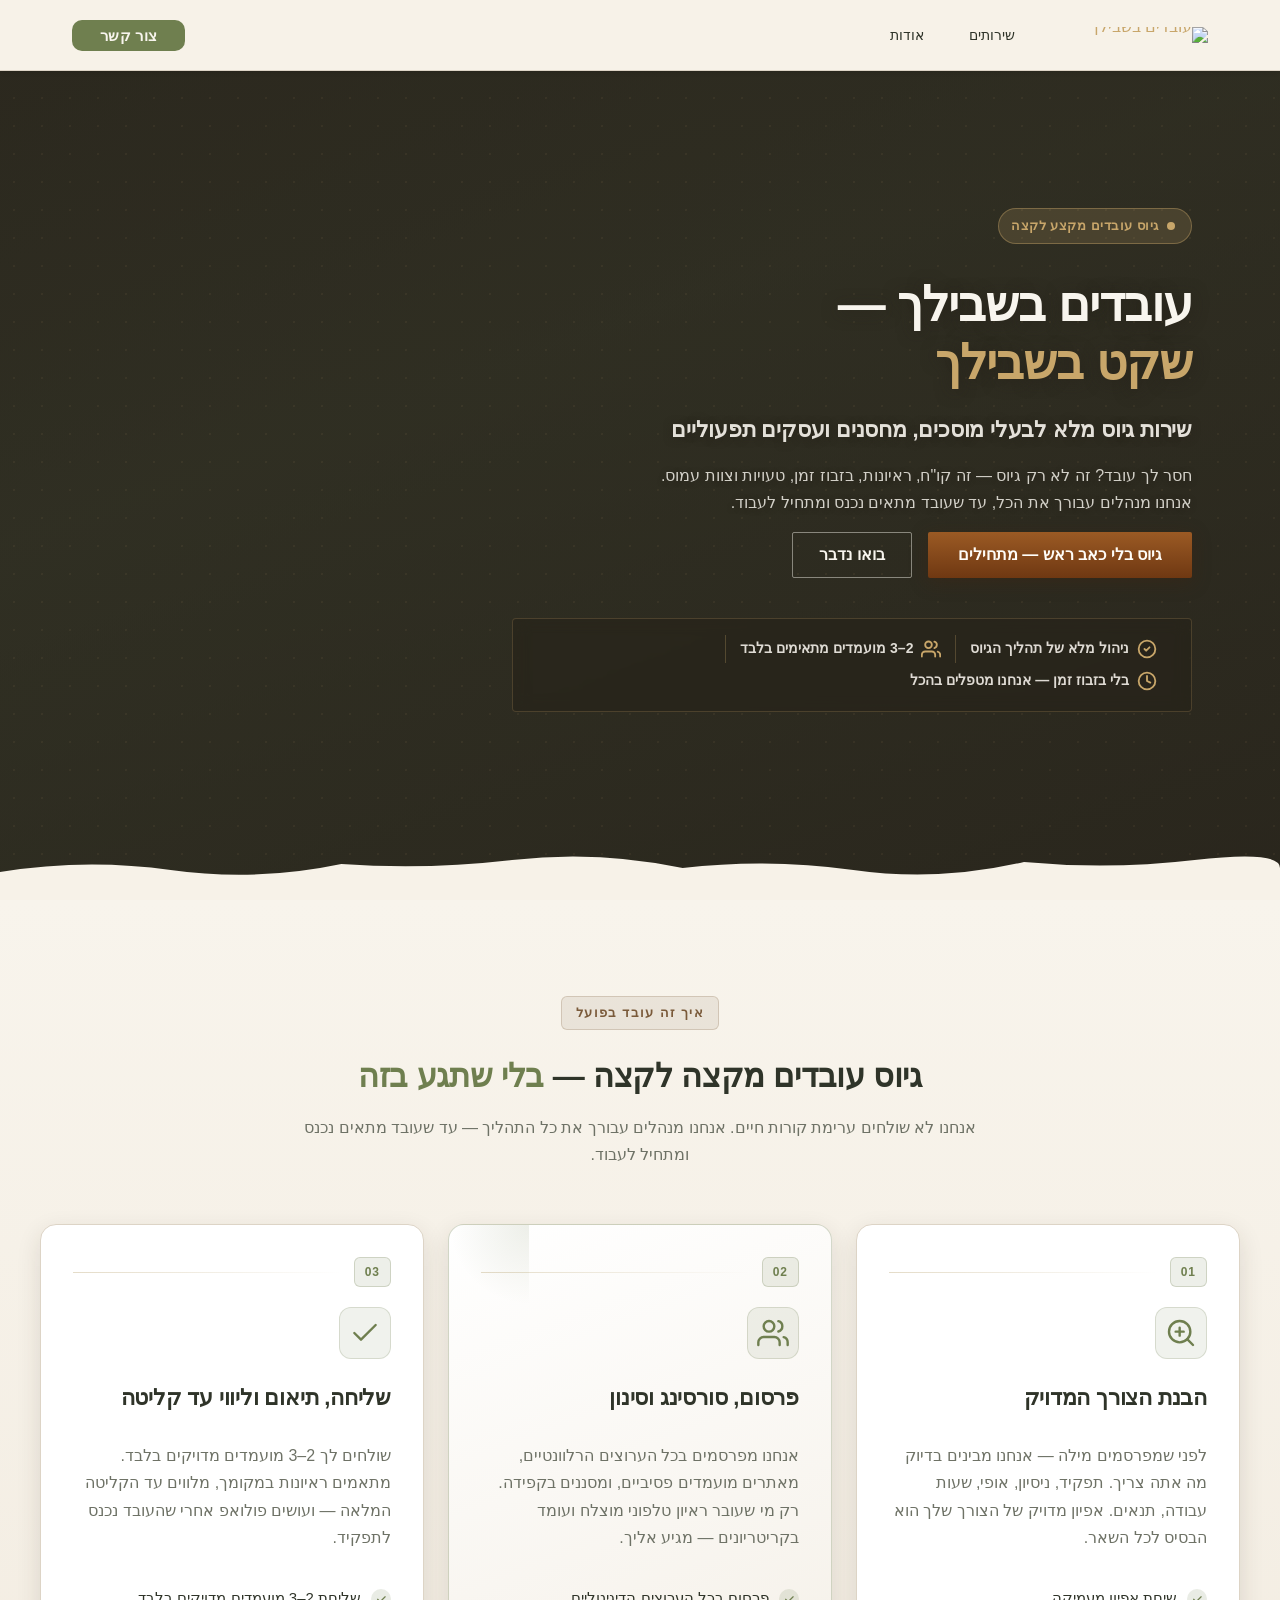
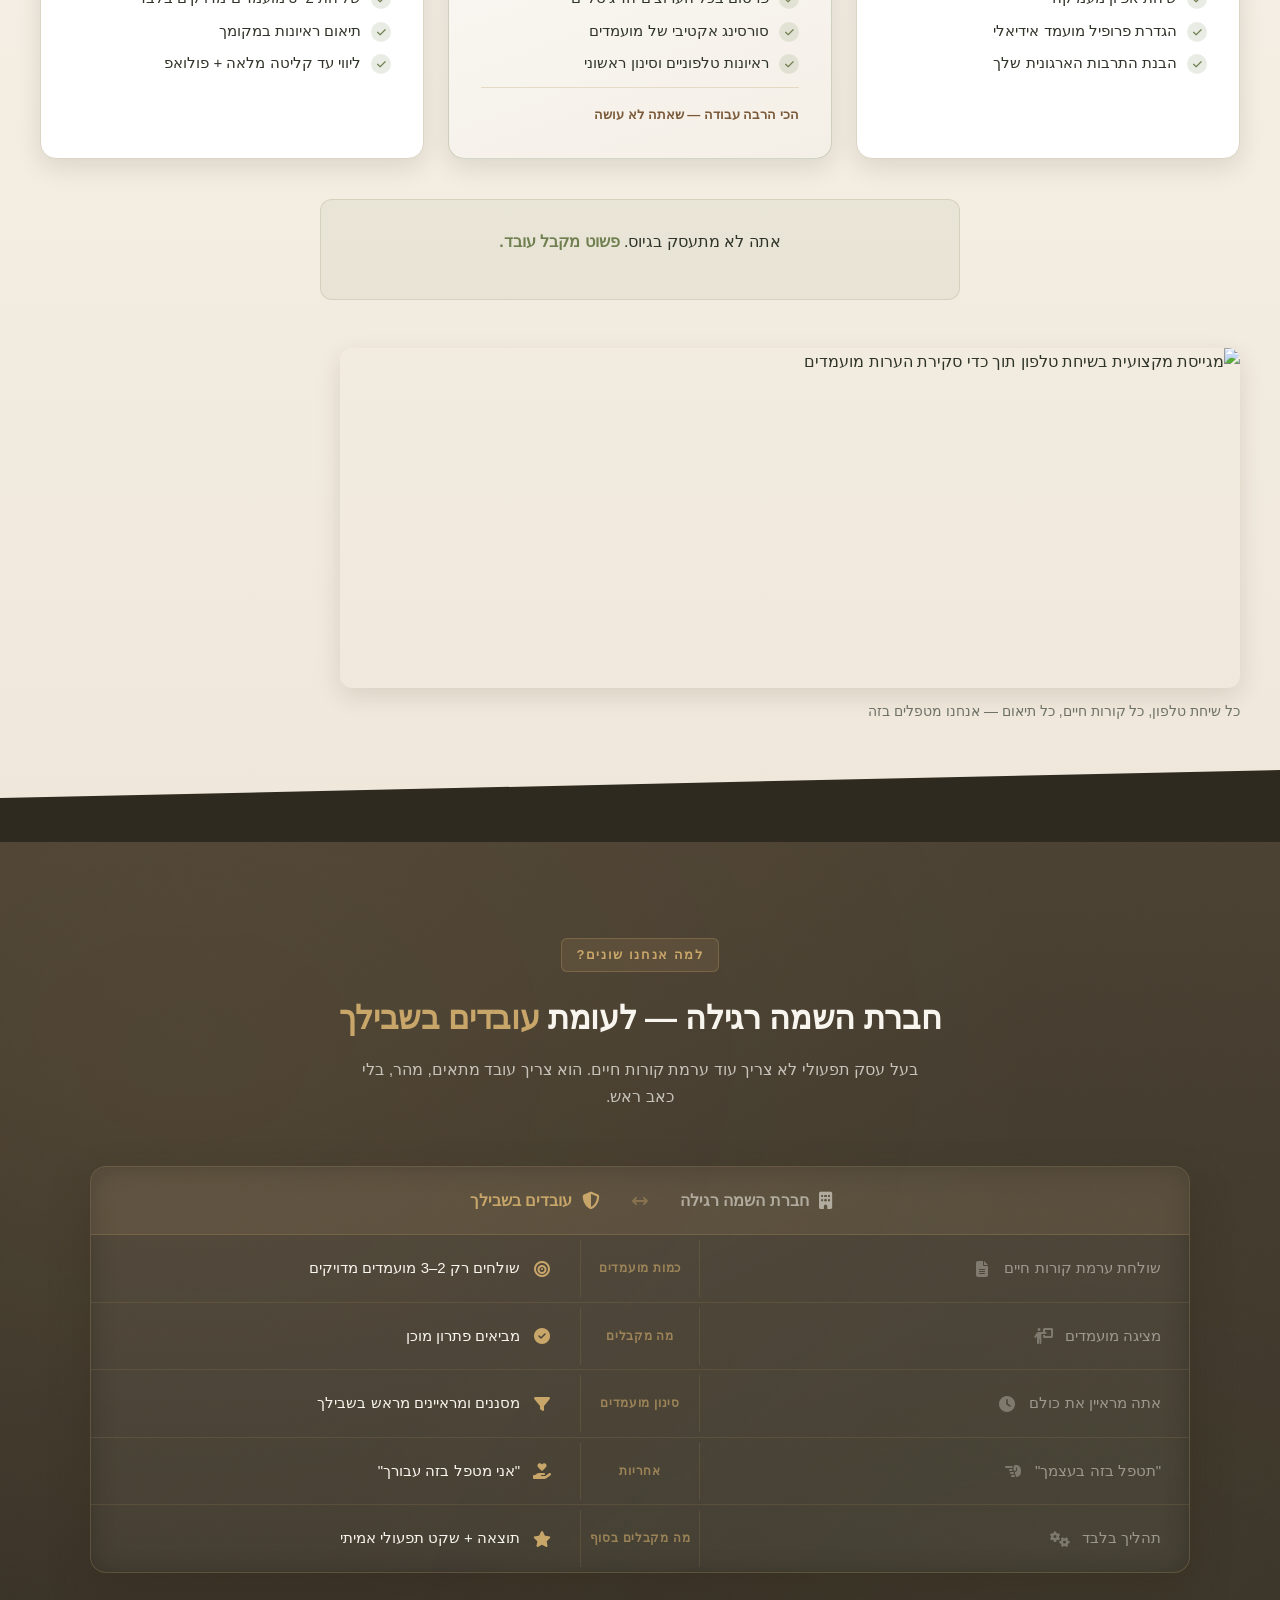
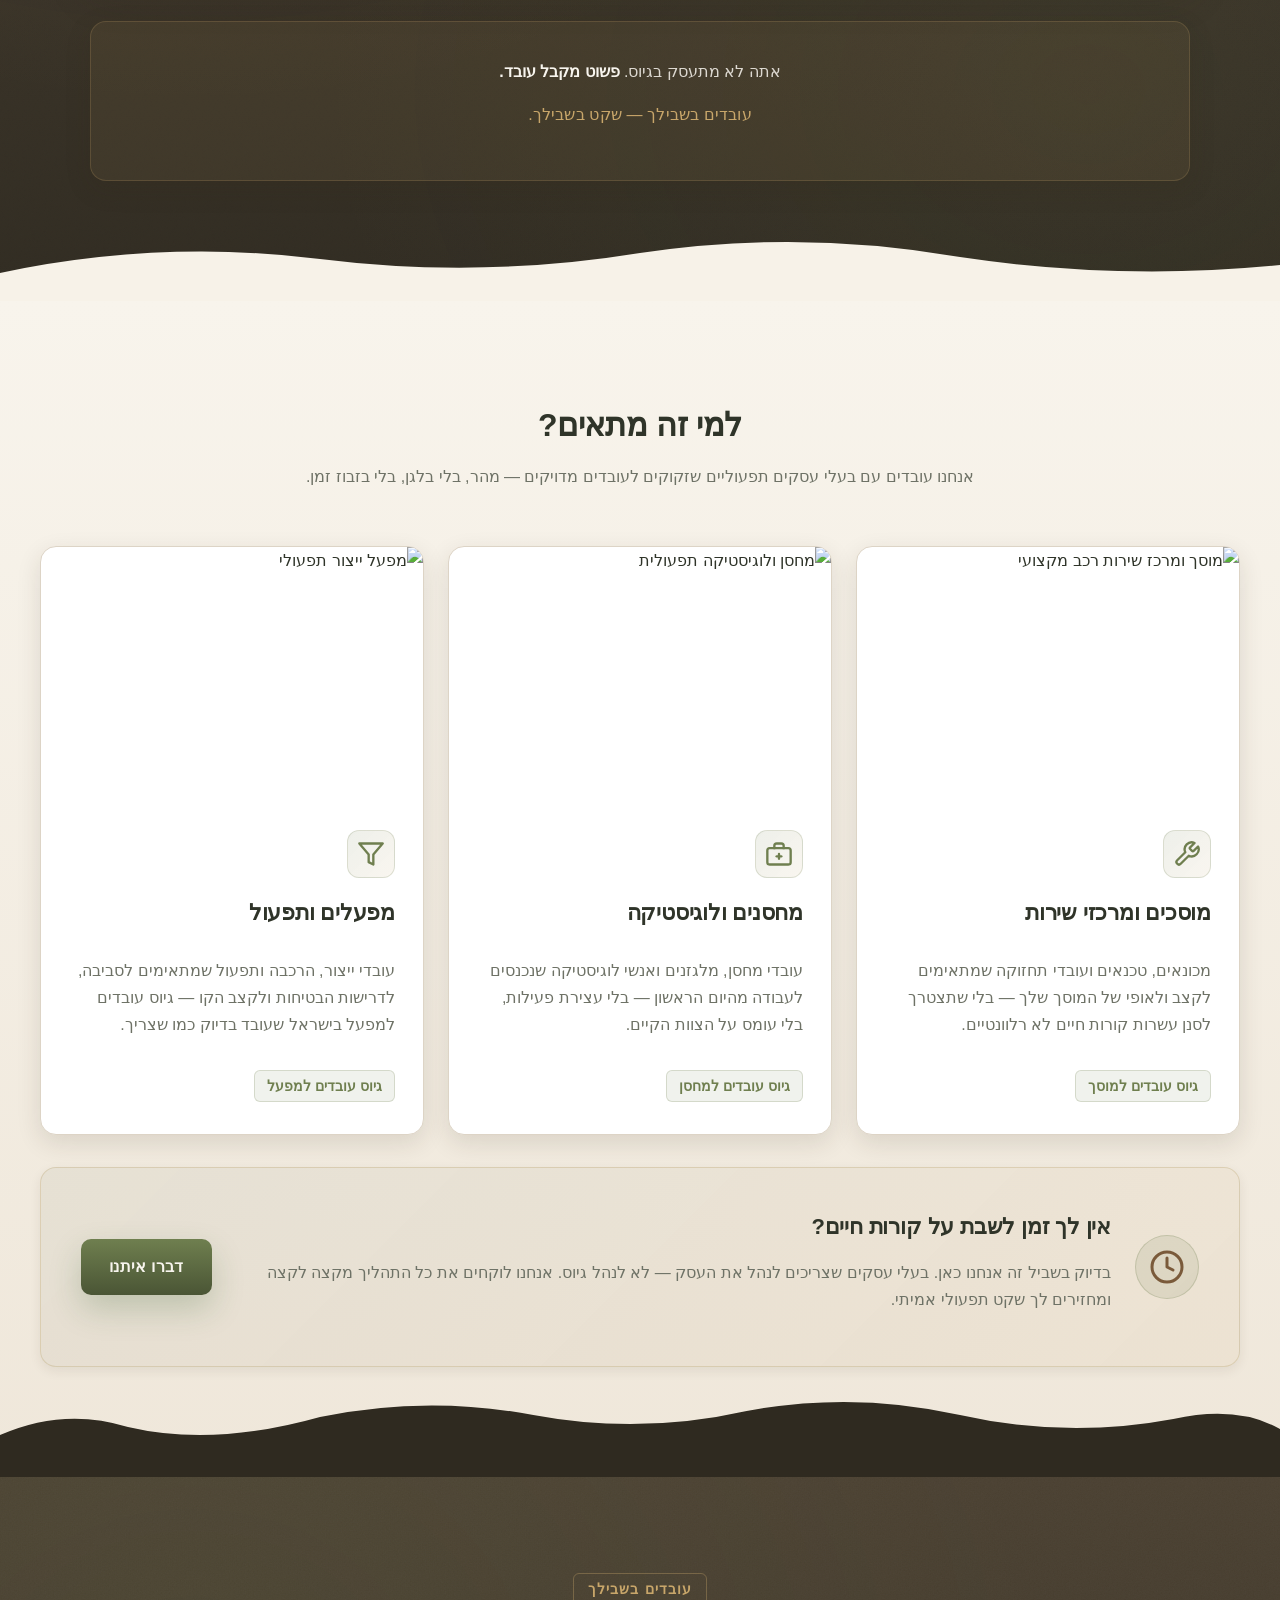
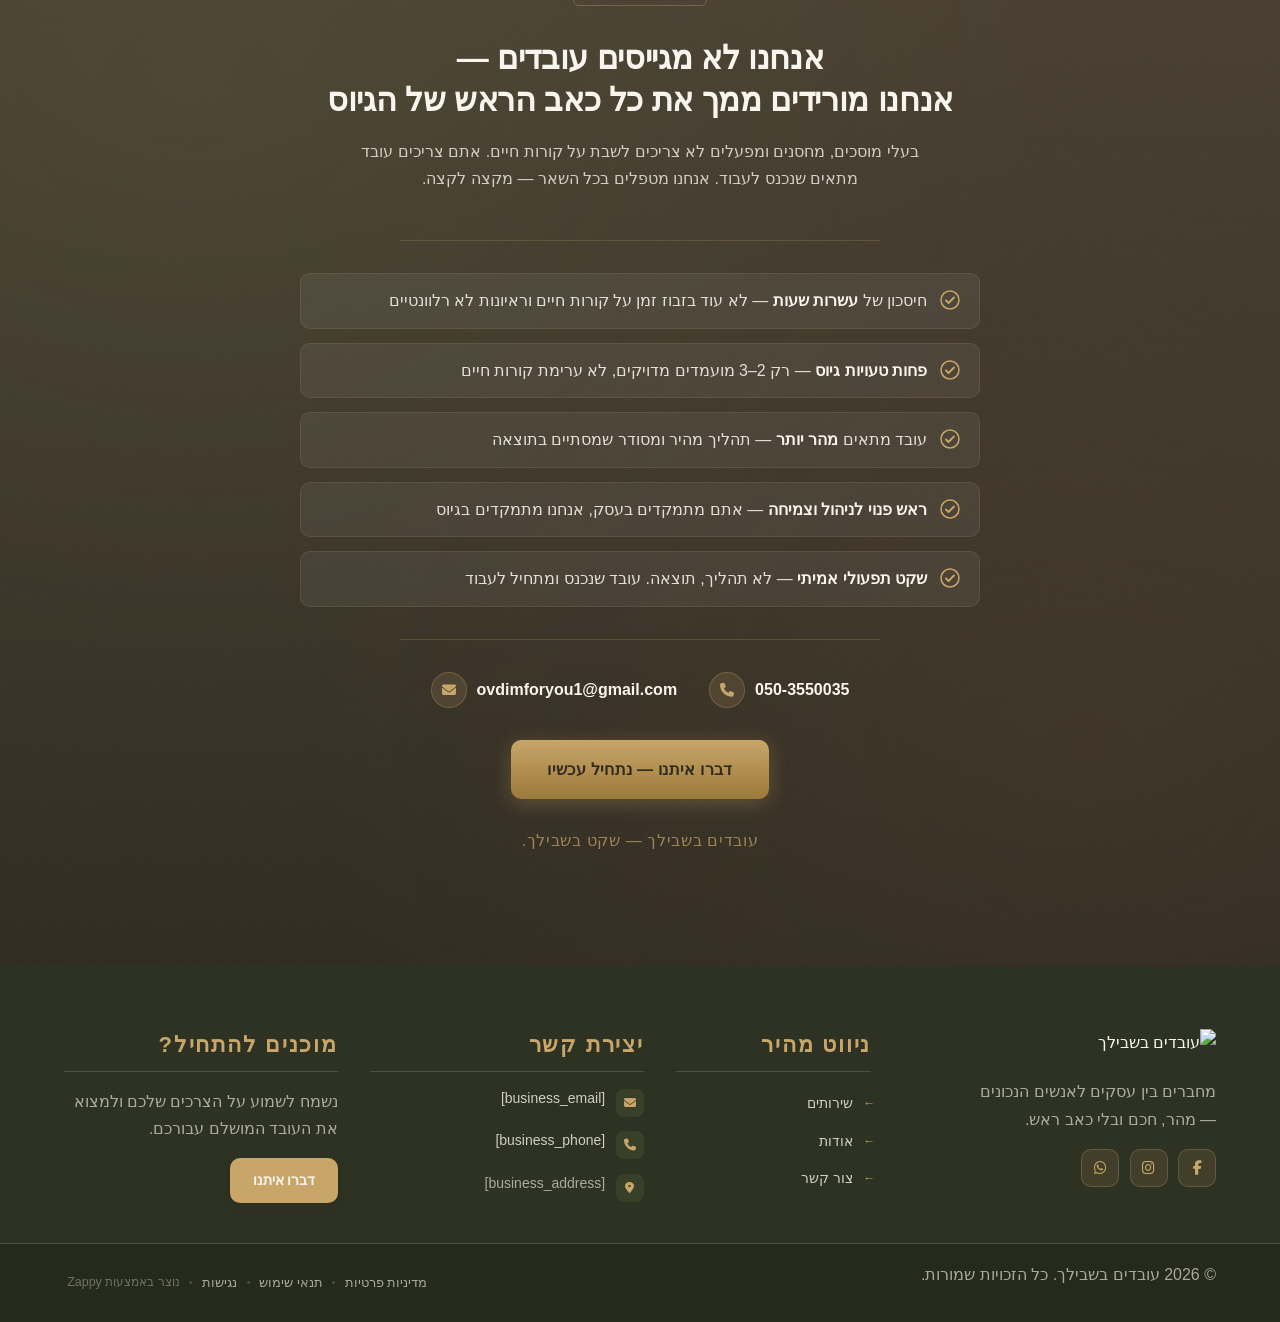
==== commit bcf3ea1b: "Background sync: Progressive GitHub Sync" ====
--- a/index.html
+++ b/index.html
@@ -243,44 +243,59 @@
     <!-- Mickidum Accessibility Toolbar -->
     <script src="https://cdn.jsdelivr.net/gh/mickidum/acc_toolbar/acctoolbar/acctoolbar.min.js"></script>
 
+
+
 <style data-zappy-section-v2-css="true">
 /* V2 Regenerated Section CSS */
 .index-hero-section {
   position: relative;
   width: 100%;
   min-height: 100vh;
-  overflow: visible;
   display: flex;
   align-items: center;
-  background-color: #3F4632;
+  overflow: visible;
+  background-color: var(--bg-dark);
   color: var(--text-light);
   padding-bottom: 80px;
   direction: rtl;
 }
 
-/* Background */
-.index-hero-section .hero-bg-wrapper {
+/* Background image layer */
+.index-hero-section .hero-bg-layer {
   position: absolute;
   inset: 0;
   z-index: 0;
   overflow: hidden;
 }
 
-.index-hero-section .hero-bg-wrapper > div {
+.index-hero-section .hero-bg-img {
+  position: absolute;
+  inset: 0;
   width: 100%;
   height: 100%;
-  object-fit: cover;
-}
-
-/* Scrim */
+  background-size: cover;
+  background-position: center;
+}
+
+/* Scrim overlay */
 .index-hero-section .hero-scrim {
   position: absolute;
   inset: 0;
   z-index: 1;
   pointer-events: none;
   background-image:
-    linear-gradient(to left, rgba(37, 31, 24, 0.88) 0%, rgba(37, 31, 24, 0.72) 45%, rgba(37, 31, 24, 0.25) 100%),
-    linear-gradient(to top, rgba(37, 31, 24, 0.75) 0%, transparent 55%);
+    linear-gradient(160deg, rgba(37, 31, 24, 0.72) 0%, rgba(37, 31, 24, 0.55) 40%, rgba(37, 31, 24, 0.82) 100%),
+    linear-gradient(to bottom, rgba(47, 42, 32, 0.3) 0%, rgba(63, 70, 50, 0.65) 100%);
+}
+
+/* Decorative dot pattern */
+.index-hero-section .hero-pattern {
+  position: absolute;
+  inset: 0;
+  z-index: 2;
+  pointer-events: none;
+  background-image: radial-gradient(rgba(200, 166, 106, 0.07) 1px, transparent 1px);
+  background-size: 28px 28px;
 }
 
 /* Container */
@@ -290,26 +305,31 @@
   width: 100%;
   max-width: 1200px;
   margin: 0 auto;
-  padding: 140px 48px 60px;
-}
-
-/* Content wrapper — right-aligned, max ~600px wide */
-.index-hero-section .hero-content-wrapper {
-  max-width: 620px;
-  margin-inline-start: 0;
-  text-align: right;
+  padding: 140px 48px 40px;
+  display: flex;
+  align-items: center;
+  justify-content: flex-start;
+}
+
+/* Content wrapper */
+.index-hero-section .hero-content-wrap {
+  max-width: 680px;
+  display: flex;
+  flex-direction: column;
+  align-items: flex-start;
+  gap: 0;
 }
 
 /* Badge */
 .index-hero-section .hero-badge {
   display: inline-flex;
   align-items: center;
+  flex-direction: row;
   gap: 8px;
-  flex-direction: row;
   background: rgba(200, 166, 106, 0.18);
-  border: 1px solid rgba(200, 166, 106, 0.45);
+  border: 1px solid rgba(200, 166, 106, 0.4);
   border-radius: 999px;
-  padding: 6px 14px 6px 10px;
+  padding: 6px 16px 6px 12px;
   margin-bottom: 24px;
   font-size: 0.8125rem;
   font-weight: 700;
@@ -337,61 +357,69 @@
 /* H1 */
 .index-hero-section .hero-h1 {
   font-family: Ploni, Rubik, Assistant, sans-serif;
-  font-size: 3.5rem;
+  font-size: 3rem;
   font-weight: 800;
-  line-height: 1.1;
-  letter-spacing: -0.03em;
+  line-height: 1.15;
+  letter-spacing: -0.02em;
   color: var(--text-light);
-  margin: 0 0 20px;
-  text-shadow: 0 2px 24px rgba(0,0,0,0.45);
-}
-
-/* H3 */
+  text-align: right;
+  margin: 0 0 16px 0;
+  text-shadow: 0 2px 16px rgba(37, 31, 24, 0.55);
+}
+
+.index-hero-section .hero-h1-accent {
+  color: var(--accent);
+  -webkit-text-fill-color: var(--accent);
+}
+
+/* H3 subtitle */
 .index-hero-section .hero-h3 {
   font-family: Rubik, Assistant, sans-serif;
   font-size: 1.25rem;
   font-weight: 600;
-  line-height: 1.5;
-  color: var(--accent);
-  margin: 0 0 20px;
-  text-shadow: 0 1px 8px rgba(0,0,0,0.35);
-}
-
-/* Body */
+  line-height: 1.55;
+  color: rgba(248, 245, 238, 0.9);
+  text-align: right;
+  margin: 0 0 20px 0;
+  text-shadow: 0 1px 8px rgba(37, 31, 24, 0.5);
+}
+
+/* Body copy */
 .index-hero-section .hero-body {
   font-family: Rubik, Assistant, sans-serif;
-  font-size: 1rem;
-  font-weight: 400;
-  line-height: 1.75;
-  color: rgba(248, 245, 238, 0.88);
-  margin: 0 0 36px;
-  text-shadow: 0 1px 6px rgba(0,0,0,0.3);
-}
-
-/* CTA Row */
-.index-hero-section .hero-cta-row {
+  font-size: 16px;
+  font-weight: 500;
+  line-height: 1.7;
+  color: rgba(248, 245, 238, 0.82);
+  text-align: right;
+  margin: 0 0 32px 0;
+  text-shadow: 0 1px 6px rgba(37, 31, 24, 0.4);
+  max-width: 580px;
+}
+
+/* CTA group */
+.index-hero-section .hero-cta-group {
   display: flex;
   flex-direction: row;
   align-items: center;
   gap: 16px;
   flex-wrap: wrap;
-  margin-bottom: 36px;
-}
-
-/* Primary Button */
+  margin-bottom: 40px;
+}
+
 .index-hero-section .hero-btn-primary {
   display: inline-block;
   background: linear-gradient(180deg, #9B5A24 0%, #6F3812 100%);
   color: #FFFDF8;
-  padding: 15px 32px;
+  padding: 15px 30px;
   border-radius: 2px;
   border: none;
-  font-family: Rubik, Assistant, sans-serif;
   font-weight: 700;
   font-size: 1rem;
   line-height: 1;
+  box-shadow: 0 4px 18px rgba(66, 36, 16, 0.38);
   text-decoration: none;
-  box-shadow: 0 4px 18px rgba(66, 36, 16, 0.38);
+  font-family: Rubik, Assistant, sans-serif;
   transition: all 0.25s ease;
   white-space: nowrap;
 }
@@ -402,37 +430,42 @@
   color: #FFFDF8;
 }
 
-/* Ghost Button */
 .index-hero-section .btn-ghost-hero {
   display: inline-block;
   background: transparent;
   color: var(--text-light);
-  border: 2px solid rgba(248, 245, 238, 0.5);
-  padding: 13px 28px;
+  padding: 14px 26px;
   border-radius: 2px;
-  font-family: Rubik, Assistant, sans-serif;
+  border: 1.5px solid rgba(248, 245, 238, 0.45);
   font-weight: 600;
   font-size: 1rem;
   line-height: 1;
   text-decoration: none;
+  font-family: Rubik, Assistant, sans-serif;
   transition: all 0.25s ease;
   white-space: nowrap;
 }
 
 .index-hero-section .btn-ghost-hero:hover {
   background: rgba(248, 245, 238, 0.12);
-  border-color: rgba(248, 245, 238, 0.8);
+  border-color: rgba(248, 245, 238, 0.7);
+  color: var(--text-light);
   transform: translateY(-2px);
-  color: var(--text-light);
-}
-
-/* Trust Row */
+}
+
+/* Trust row */
 .index-hero-section .hero-trust-row {
   display: flex;
   flex-direction: row;
+  align-items: center;
   flex-wrap: wrap;
-  gap: 20px;
-  align-items: center;
+  gap: 0;
+  background: rgba(37, 31, 24, 0.45);
+  backdrop-filter: blur(8px);
+  -webkit-backdrop-filter: blur(8px);
+  border: 1px solid rgba(200, 166, 106, 0.22);
+  border-radius: 4px;
+  padding: 14px 20px;
 }
 
 .index-hero-section .hero-trust-item {
@@ -440,19 +473,29 @@
   flex-direction: row;
   align-items: center;
   gap: 8px;
+  color: rgba(248, 245, 238, 0.88);
   font-family: Rubik, Assistant, sans-serif;
   font-size: 0.875rem;
-  font-weight: 500;
-  color: rgba(248, 245, 238, 0.82);
-}
-
-.index-hero-section .hero-trust-item i {
+  font-weight: 600;
+  padding: 4px 14px;
+  white-space: nowrap;
+}
+
+.index-hero-section .hero-trust-icon {
   color: var(--accent);
-  font-size: 0.9rem;
+  display: flex;
+  align-items: center;
   flex-shrink: 0;
 }
 
-/* Bottom Divider */
+.index-hero-section .hero-trust-divider {
+  width: 1px;
+  height: 28px;
+  background: rgba(200, 166, 106, 0.28);
+  flex-shrink: 0;
+}
+
+/* Bottom divider wrapper */
 .index-hero-section .hero-divider-wrapper {
   position: absolute;
   bottom: 0;
@@ -469,66 +512,85 @@
   height: 100%;
 }
 
-/* ── RESPONSIVE ── */
-@media (max-width: 900px) {
-  .index-hero-section .hero-h1 {
-    font-size: 2.6rem;
-  }
-  .index-hero-section .hero-container {
-    padding: 130px 32px 60px;
-  }
-  .index-hero-section .hero-content-wrapper {
-    max-width: 100%;
-  }
-}
-
+/* ─── RESPONSIVE ─────────────────────────────────────── */
 @media (max-width: 768px) {
   .index-hero-section {
-    min-height: 100svh;
-    align-items: flex-end;
+    min-height: 100vh;
     padding-bottom: 80px;
-  }
-  .index-hero-section .hero-scrim {
-    background-image:
-      linear-gradient(to top, rgba(30, 25, 18, 0.95) 0%, rgba(30, 25, 18, 0.72) 55%, rgba(30, 25, 18, 0.2) 100%);
-  }
+    align-items: flex-start;
+  }
+
   .index-hero-section .hero-container {
-    padding: 100px 20px 40px;
-  }
-  .index-hero-section .hero-content-wrapper {
+    padding: 110px 20px 40px;
+  }
+
+  .index-hero-section .hero-content-wrap {
     max-width: 100%;
   }
+
   .index-hero-section .hero-h1 {
-    font-size: 2rem;
-    margin-bottom: 14px;
-  }
+    font-size: 2.1rem;
+    margin-bottom: 12px;
+  }
+
   .index-hero-section .hero-h3 {
     font-size: 1.05rem;
-    margin-bottom: 14px;
-  }
+    margin-bottom: 16px;
+  }
+
   .index-hero-section .hero-body {
-    font-size: 0.95rem;
+    font-size: 16px;
     margin-bottom: 24px;
   }
-  .index-hero-section .hero-cta-row {
+
+  .index-hero-section .hero-cta-group {
     flex-direction: column;
-    align-items: flex-start;
+    align-items: stretch;
     gap: 12px;
-    margin-bottom: 24px;
-  }
+    margin-bottom: 28px;
+    width: 100%;
+  }
+
   .index-hero-section .hero-btn-primary,
   .index-hero-section .btn-ghost-hero {
+    text-align: center;
     width: 100%;
-    text-align: center;
-    padding: 14px 20px;
-  }
+    padding: 15px 20px;
+  }
+
   .index-hero-section .hero-trust-row {
     flex-direction: column;
     align-items: flex-start;
-    gap: 10px;
-  }
+    gap: 4px;
+    padding: 12px 14px;
+  }
+
+  .index-hero-section .hero-trust-divider {
+    display: none;
+  }
+
+  .index-hero-section .hero-trust-item {
+    padding: 4px 0;
+    font-size: 0.8125rem;
+  }
+
   .index-hero-section .hero-badge {
-    margin-bottom: 16px;
+    margin-bottom: 18px;
+  }
+}
+
+@media (min-width: 769px) and (max-width: 1024px) {
+  .index-hero-section .hero-container {
+    padding: 130px 36px 40px;
+  }
+
+  .index-hero-section .hero-h1 {
+    font-size: 2.6rem;
+  }
+
+  .index-hero-section .hero-trust-item {
+    font-size: 0.8125rem;
+    padding: 4px 10px;
   }
 }
 </style>
@@ -1073,52 +1135,63 @@
 </script>
   
   <main>
-    <section class="index-hero-section" data-layout-spec="בית-hero" dir="rtl" data-hero-type="fullscreen-scrim" data-zappy-section="true">
-  <!-- Background Image -->
-  <div class="hero-bg-wrapper">
-    <div style="background-image: url('assets/site-index-hero-image-1.webp'); background-size: cover; background-position: center; width: 100%; height: 100%; position: absolute; inset: 0;"></div>
+    <section class="index-hero-section" data-layout-spec="בית-hero" dir="rtl" data-hero-type="fullscreen-card" data-zappy-section="true">
+  <!-- Background Image Layer -->
+  <div class="hero-bg-layer">
+    <div class="hero-bg-img" style="background-image: url('assets/site-index-hero-image-1.webp'); background-size: cover; background-position: center; min-height: 100vh; width: 100%; height: 100%; position: absolute; inset: 0;"></div>
   </div>
 
   <!-- Scrim Overlay -->
   <div class="hero-scrim" aria-hidden="true"></div>
 
+  <!-- Decorative dot pattern overlay -->
+  <div class="hero-pattern" aria-hidden="true"></div>
+
   <!-- Content -->
   <div class="hero-container">
-    <div class="hero-content-wrapper">
-
-      <!-- Badge -->
+    <div class="hero-content-wrap">
+
+      <!-- Label badge -->
       <div class="hero-badge">
         <span class="hero-badge-dot"></span>
-        <span>גיוס עובדים מקצה לקצה</span>
+        <span>גיוס עובדים מקצע לקצה</span>
       </div>
 
-      <!-- Headline -->
-      <h1 class="hero-h1">עובדים בשבילך —<br>שקט בשבילך</h1>
-
-      <!-- Subheading -->
+      <!-- Main Headline -->
+      <h1 class="hero-h1">עובדים בשבילך —<br><span class="hero-h1-accent">שקט בשבילך</span></h1>
+
+      <!-- Subtitle -->
       <h3 class="hero-h3">שירות גיוס מלא לבעלי מוסכים, מחסנים ועסקים תפעוליים</h3>
 
-      <!-- Body -->
+      <!-- Body copy -->
       <p class="hero-body">חסר לך עובד? זה לא רק גיוס — זה קו"ח, ראיונות, בזבוז זמן, טעויות וצוות עמוס.<br>אנחנו מנהלים עבורך את הכל, עד שעובד מתאים נכנס ומתחיל לעבוד.</p>
 
-      <!-- CTAs -->
-      <div class="hero-cta-row">
+      <!-- CTA Buttons -->
+      <div class="hero-cta-group">
         <a href="/contact" class="btn-primary hero-btn-primary">גיוס בלי כאב ראש — מתחילים</a>
         <a href="/contact" class="btn-ghost-hero">בואו נדבר</a>
       </div>
 
-      <!-- Trust indicators -->
+      <!-- Trust pillars -->
       <div class="hero-trust-row">
         <div class="hero-trust-item">
-          <i class="fa-solid fa-check-circle" aria-hidden="true"></i>
+          <span class="hero-trust-icon" aria-hidden="true">
+            <svg data-element-type="icon" data-icon-type="svg" width="20" height="20" viewBox="0 0 24 24" fill="none" stroke="currentColor" stroke-width="2.2" stroke-linecap="round" stroke-linejoin="round"><path d="M9 12l2 2 4-4"></path><circle cx="12" cy="12" r="10"></circle></svg>
+          </span>
           <span>ניהול מלא של תהליך הגיוס</span>
         </div>
+        <div class="hero-trust-divider" aria-hidden="true"></div>
         <div class="hero-trust-item">
-          <i class="fa-solid fa-check-circle" aria-hidden="true"></i>
+          <span class="hero-trust-icon" aria-hidden="true">
+            <svg data-element-type="icon" data-icon-type="svg" width="20" height="20" viewBox="0 0 24 24" fill="none" stroke="currentColor" stroke-width="2.2" stroke-linecap="round" stroke-linejoin="round"><path d="M17 21v-2a4 4 0 0 0-4-4H5a4 4 0 0 0-4 4v2"></path><circle cx="9" cy="7" r="4"></circle><path d="M23 21v-2a4 4 0 0 0-3-3.87"></path><path d="M16 3.13a4 4 0 0 1 0 7.75"></path></svg>
+          </span>
           <span>2–3 מועמדים מתאימים בלבד</span>
         </div>
+        <div class="hero-trust-divider" aria-hidden="true"></div>
         <div class="hero-trust-item">
-          <i class="fa-solid fa-check-circle" aria-hidden="true"></i>
+          <span class="hero-trust-icon" aria-hidden="true">
+            <svg data-element-type="icon" data-icon-type="svg" width="20" height="20" viewBox="0 0 24 24" fill="none" stroke="currentColor" stroke-width="2.2" stroke-linecap="round" stroke-linejoin="round"><circle cx="12" cy="12" r="10"></circle><polyline points="12 6 12 12 16 14"></polyline></svg>
+          </span>
           <span>בלי בזבוז זמן — אנחנו מטפלים בהכל</span>
         </div>
       </div>
@@ -1129,9 +1202,10 @@
   <!-- Bottom Divider -->
   <div class="hero-divider-wrapper">
     <svg data-no-icon-edit="true" aria-hidden="true" viewBox="0 0 1200 80" preserveAspectRatio="none" xmlns="http://www.w3.org/2000/svg">
-      <path d="M0,80 L0,48 Q80,36 160,44 T320,40 Q400,36 480,44 T640,38 Q720,44 800,36 T960,42 Q1040,36 1120,44 T1200,40 L1200,80 Z" fill="#F7F2E8"></path>
+      <path d="M0,80 L0,52 Q80,38 160,50 T320,44 Q400,50 480,40 T640,48 Q720,38 800,50 T960,42 Q1040,50 1120,40 T1200,48 L1200,80 Z" fill="#F7F2E8"></path>
     </svg>
   </div>
+
 </section>
 
 <section class="index-process-section" data-layout-spec="בית-process" dir="rtl">
--- a/styles.css
+++ b/styles.css
@@ -7645,47 +7645,92 @@
     display: none !important;
   }
 }
+/* Background */
+
+/* Scrim */
+
+/* Container */
+
+/* Content wrapper — right-aligned, max ~600px wide */
+
+/* Badge */
+
+@keyframes hero-pulse {
+  0%, 100% { opacity: 1; transform: scale(1); }
+  50% { opacity: 0.6; transform: scale(1.3); }
+}
+
+/* H1 */
+
+/* H3 */
+
+/* Body */
+
+/* CTA Row */
+
+/* Primary Button */
+
+/* Ghost Button */
+
+/* Trust Row */
+
+/* Bottom Divider */
+
+/* ── RESPONSIVE ── */
 
 /* ═══════════════════════════════════════════════════════════
    V2 REGENERATED SECTION CSS (בית-hero)
-   Added: 2026-03-30T15:21:41.403Z
+   Added: 2026-03-30T15:23:31.219Z
    ═══════════════════════════════════════════════════════════ */
 .index-hero-section {
   position: relative;
   width: 100%;
   min-height: 100vh;
+  display: flex;
+  align-items: center;
   overflow: visible;
-  display: flex;
-  align-items: center;
-  background-color: #3F4632;
+  background-color: var(--bg-dark);
   color: var(--text-light);
   padding-bottom: 80px;
   direction: rtl;
 }
 
-/* Background */
-.index-hero-section .hero-bg-wrapper {
+/* Background image layer */
+.index-hero-section .hero-bg-layer {
   position: absolute;
   inset: 0;
   z-index: 0;
   overflow: hidden;
 }
 
-.index-hero-section .hero-bg-wrapper > div {
+.index-hero-section .hero-bg-img {
+  position: absolute;
+  inset: 0;
   width: 100%;
   height: 100%;
-  object-fit: cover;
-}
-
-/* Scrim */
+  background-size: cover;
+  background-position: center;
+}
+
+/* Scrim overlay */
 .index-hero-section .hero-scrim {
   position: absolute;
   inset: 0;
   z-index: 1;
   pointer-events: none;
   background-image:
-    linear-gradient(to left, rgba(37, 31, 24, 0.88) 0%, rgba(37, 31, 24, 0.72) 45%, rgba(37, 31, 24, 0.25) 100%),
-    linear-gradient(to top, rgba(37, 31, 24, 0.75) 0%, transparent 55%);
+    linear-gradient(160deg, rgba(37, 31, 24, 0.72) 0%, rgba(37, 31, 24, 0.55) 40%, rgba(37, 31, 24, 0.82) 100%),
+    linear-gradient(to bottom, rgba(47, 42, 32, 0.3) 0%, rgba(63, 70, 50, 0.65) 100%);
+}
+
+/* Decorative dot pattern */
+.index-hero-section .hero-pattern {
+  position: absolute;
+  inset: 0;
+  z-index: 2;
+  pointer-events: none;
+  background-image: radial-gradient(rgba(200, 166, 106, 0.07) 1px, transparent 1px);
+  background-size: 28px 28px;
 }
 
 /* Container */
@@ -7695,26 +7740,31 @@
   width: 100%;
   max-width: 1200px;
   margin: 0 auto;
-  padding: 140px 48px 60px;
-}
-
-/* Content wrapper — right-aligned, max ~600px wide */
-.index-hero-section .hero-content-wrapper {
-  max-width: 620px;
-  margin-inline-start: 0;
-  text-align: right;
+  padding: 140px 48px 40px;
+  display: flex;
+  align-items: center;
+  justify-content: flex-start;
+}
+
+/* Content wrapper */
+.index-hero-section .hero-content-wrap {
+  max-width: 680px;
+  display: flex;
+  flex-direction: column;
+  align-items: flex-start;
+  gap: 0;
 }
 
 /* Badge */
 .index-hero-section .hero-badge {
   display: inline-flex;
   align-items: center;
+  flex-direction: row;
   gap: 8px;
-  flex-direction: row;
   background: rgba(200, 166, 106, 0.18);
-  border: 1px solid rgba(200, 166, 106, 0.45);
+  border: 1px solid rgba(200, 166, 106, 0.4);
   border-radius: 999px;
-  padding: 6px 14px 6px 10px;
+  padding: 6px 16px 6px 12px;
   margin-bottom: 24px;
   font-size: 0.8125rem;
   font-weight: 700;
@@ -7742,61 +7792,69 @@
 /* H1 */
 .index-hero-section .hero-h1 {
   font-family: Ploni, Rubik, Assistant, sans-serif;
-  font-size: 3.5rem;
+  font-size: 3rem;
   font-weight: 800;
-  line-height: 1.1;
-  letter-spacing: -0.03em;
+  line-height: 1.15;
+  letter-spacing: -0.02em;
   color: var(--text-light);
-  margin: 0 0 20px;
-  text-shadow: 0 2px 24px rgba(0,0,0,0.45);
-}
-
-/* H3 */
+  text-align: right;
+  margin: 0 0 16px 0;
+  text-shadow: 0 2px 16px rgba(37, 31, 24, 0.55);
+}
+
+.index-hero-section .hero-h1-accent {
+  color: var(--accent);
+  -webkit-text-fill-color: var(--accent);
+}
+
+/* H3 subtitle */
 .index-hero-section .hero-h3 {
   font-family: Rubik, Assistant, sans-serif;
   font-size: 1.25rem;
   font-weight: 600;
-  line-height: 1.5;
-  color: var(--accent);
-  margin: 0 0 20px;
-  text-shadow: 0 1px 8px rgba(0,0,0,0.35);
-}
-
-/* Body */
+  line-height: 1.55;
+  color: rgba(248, 245, 238, 0.9);
+  text-align: right;
+  margin: 0 0 20px 0;
+  text-shadow: 0 1px 8px rgba(37, 31, 24, 0.5);
+}
+
+/* Body copy */
 .index-hero-section .hero-body {
   font-family: Rubik, Assistant, sans-serif;
-  font-size: 1rem;
-  font-weight: 400;
-  line-height: 1.75;
-  color: rgba(248, 245, 238, 0.88);
-  margin: 0 0 36px;
-  text-shadow: 0 1px 6px rgba(0,0,0,0.3);
-}
-
-/* CTA Row */
-.index-hero-section .hero-cta-row {
+  font-size: 16px;
+  font-weight: 500;
+  line-height: 1.7;
+  color: rgba(248, 245, 238, 0.82);
+  text-align: right;
+  margin: 0 0 32px 0;
+  text-shadow: 0 1px 6px rgba(37, 31, 24, 0.4);
+  max-width: 580px;
+}
+
+/* CTA group */
+.index-hero-section .hero-cta-group {
   display: flex;
   flex-direction: row;
   align-items: center;
   gap: 16px;
   flex-wrap: wrap;
-  margin-bottom: 36px;
-}
-
-/* Primary Button */
+  margin-bottom: 40px;
+}
+
 .index-hero-section .hero-btn-primary {
   display: inline-block;
   background: linear-gradient(180deg, #9B5A24 0%, #6F3812 100%);
   color: #FFFDF8;
-  padding: 15px 32px;
+  padding: 15px 30px;
   border-radius: 2px;
   border: none;
-  font-family: Rubik, Assistant, sans-serif;
   font-weight: 700;
   font-size: 1rem;
   line-height: 1;
+  box-shadow: 0 4px 18px rgba(66, 36, 16, 0.38);
   text-decoration: none;
-  box-shadow: 0 4px 18px rgba(66, 36, 16, 0.38);
+  font-family: Rubik, Assistant, sans-serif;
   transition: all 0.25s ease;
   white-space: nowrap;
 }
@@ -7807,37 +7865,42 @@
   color: #FFFDF8;
 }
 
-/* Ghost Button */
 .index-hero-section .btn-ghost-hero {
   display: inline-block;
   background: transparent;
   color: var(--text-light);
-  border: 2px solid rgba(248, 245, 238, 0.5);
-  padding: 13px 28px;
+  padding: 14px 26px;
   border-radius: 2px;
-  font-family: Rubik, Assistant, sans-serif;
+  border: 1.5px solid rgba(248, 245, 238, 0.45);
   font-weight: 600;
   font-size: 1rem;
   line-height: 1;
   text-decoration: none;
+  font-family: Rubik, Assistant, sans-serif;
   transition: all 0.25s ease;
   white-space: nowrap;
 }
 
 .index-hero-section .btn-ghost-hero:hover {
   background: rgba(248, 245, 238, 0.12);
-  border-color: rgba(248, 245, 238, 0.8);
+  border-color: rgba(248, 245, 238, 0.7);
+  color: var(--text-light);
   transform: translateY(-2px);
-  color: var(--text-light);
-}
-
-/* Trust Row */
+}
+
+/* Trust row */
 .index-hero-section .hero-trust-row {
   display: flex;
   flex-direction: row;
+  align-items: center;
   flex-wrap: wrap;
-  gap: 20px;
-  align-items: center;
+  gap: 0;
+  background: rgba(37, 31, 24, 0.45);
+  backdrop-filter: blur(8px);
+  -webkit-backdrop-filter: blur(8px);
+  border: 1px solid rgba(200, 166, 106, 0.22);
+  border-radius: 4px;
+  padding: 14px 20px;
 }
 
 .index-hero-section .hero-trust-item {
@@ -7845,19 +7908,29 @@
   flex-direction: row;
   align-items: center;
   gap: 8px;
+  color: rgba(248, 245, 238, 0.88);
   font-family: Rubik, Assistant, sans-serif;
   font-size: 0.875rem;
-  font-weight: 500;
-  color: rgba(248, 245, 238, 0.82);
-}
-
-.index-hero-section .hero-trust-item i {
+  font-weight: 600;
+  padding: 4px 14px;
+  white-space: nowrap;
+}
+
+.index-hero-section .hero-trust-icon {
   color: var(--accent);
-  font-size: 0.9rem;
+  display: flex;
+  align-items: center;
   flex-shrink: 0;
 }
 
-/* Bottom Divider */
+.index-hero-section .hero-trust-divider {
+  width: 1px;
+  height: 28px;
+  background: rgba(200, 166, 106, 0.28);
+  flex-shrink: 0;
+}
+
+/* Bottom divider wrapper */
 .index-hero-section .hero-divider-wrapper {
   position: absolute;
   bottom: 0;
@@ -7874,66 +7947,85 @@
   height: 100%;
 }
 
-/* ── RESPONSIVE ── */
-@media (max-width: 900px) {
-  .index-hero-section .hero-h1 {
-    font-size: 2.6rem;
-  }
-  .index-hero-section .hero-container {
-    padding: 130px 32px 60px;
-  }
-  .index-hero-section .hero-content-wrapper {
-    max-width: 100%;
-  }
-}
-
+/* ─── RESPONSIVE ─────────────────────────────────────── */
 @media (max-width: 768px) {
   .index-hero-section {
-    min-height: 100svh;
-    align-items: flex-end;
+    min-height: 100vh;
     padding-bottom: 80px;
-  }
-  .index-hero-section .hero-scrim {
-    background-image:
-      linear-gradient(to top, rgba(30, 25, 18, 0.95) 0%, rgba(30, 25, 18, 0.72) 55%, rgba(30, 25, 18, 0.2) 100%);
-  }
+    align-items: flex-start;
+  }
+
   .index-hero-section .hero-container {
-    padding: 100px 20px 40px;
-  }
-  .index-hero-section .hero-content-wrapper {
+    padding: 110px 20px 40px;
+  }
+
+  .index-hero-section .hero-content-wrap {
     max-width: 100%;
   }
+
   .index-hero-section .hero-h1 {
-    font-size: 2rem;
-    margin-bottom: 14px;
-  }
+    font-size: 2.1rem;
+    margin-bottom: 12px;
+  }
+
   .index-hero-section .hero-h3 {
     font-size: 1.05rem;
-    margin-bottom: 14px;
-  }
+    margin-bottom: 16px;
+  }
+
   .index-hero-section .hero-body {
-    font-size: 0.95rem;
+    font-size: 16px;
     margin-bottom: 24px;
   }
-  .index-hero-section .hero-cta-row {
+
+  .index-hero-section .hero-cta-group {
     flex-direction: column;
-    align-items: flex-start;
+    align-items: stretch;
     gap: 12px;
-    margin-bottom: 24px;
-  }
+    margin-bottom: 28px;
+    width: 100%;
+  }
+
   .index-hero-section .hero-btn-primary,
   .index-hero-section .btn-ghost-hero {
+    text-align: center;
     width: 100%;
-    text-align: center;
-    padding: 14px 20px;
-  }
+    padding: 15px 20px;
+  }
+
   .index-hero-section .hero-trust-row {
     flex-direction: column;
     align-items: flex-start;
-    gap: 10px;
-  }
+    gap: 4px;
+    padding: 12px 14px;
+  }
+
+  .index-hero-section .hero-trust-divider {
+    display: none;
+  }
+
+  .index-hero-section .hero-trust-item {
+    padding: 4px 0;
+    font-size: 0.8125rem;
+  }
+
   .index-hero-section .hero-badge {
-    margin-bottom: 16px;
+    margin-bottom: 18px;
+  }
+}
+
+@media (min-width: 769px) and (max-width: 1024px) {
+  .index-hero-section .hero-container {
+    padding: 130px 36px 40px;
+  }
+
+  .index-hero-section .hero-h1 {
+    font-size: 2.6rem;
+  }
+
+  .index-hero-section .hero-trust-item {
+    font-size: 0.8125rem;
+    padding: 4px 10px;
   }
 }
 
